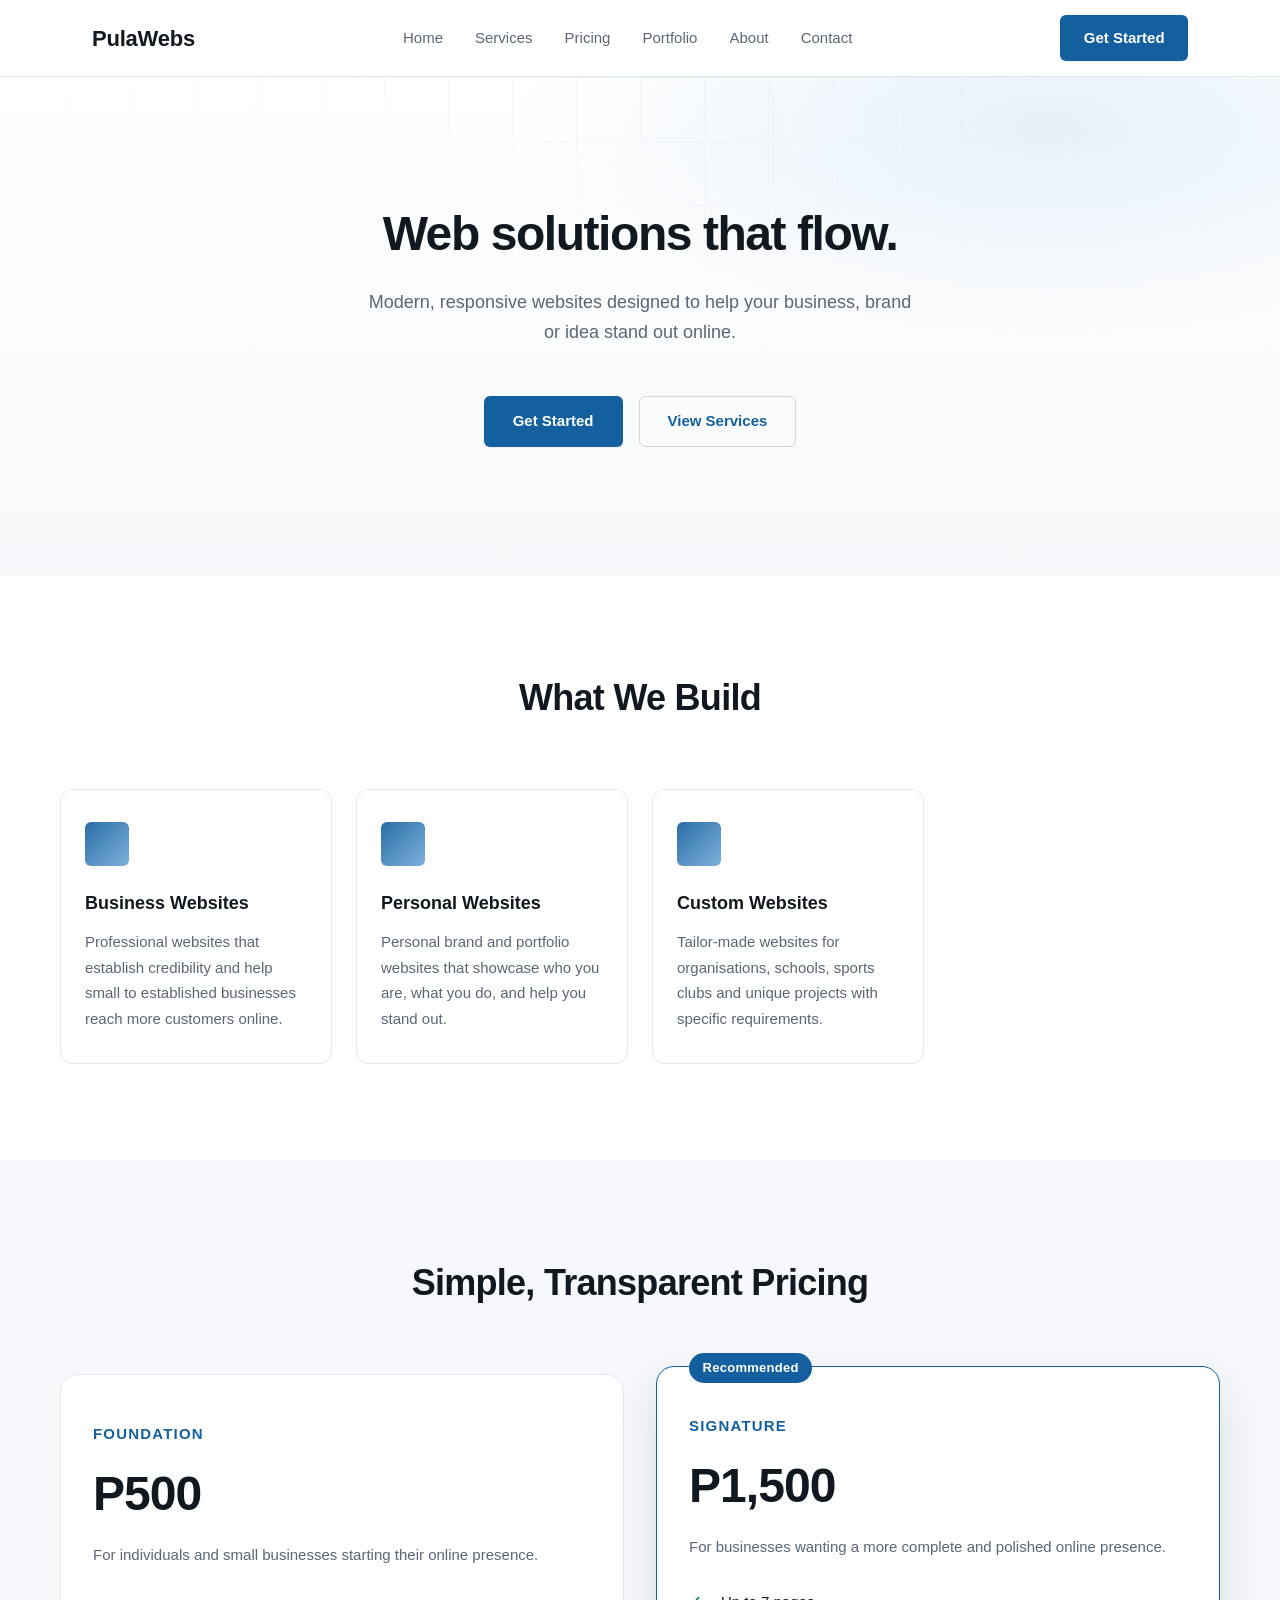
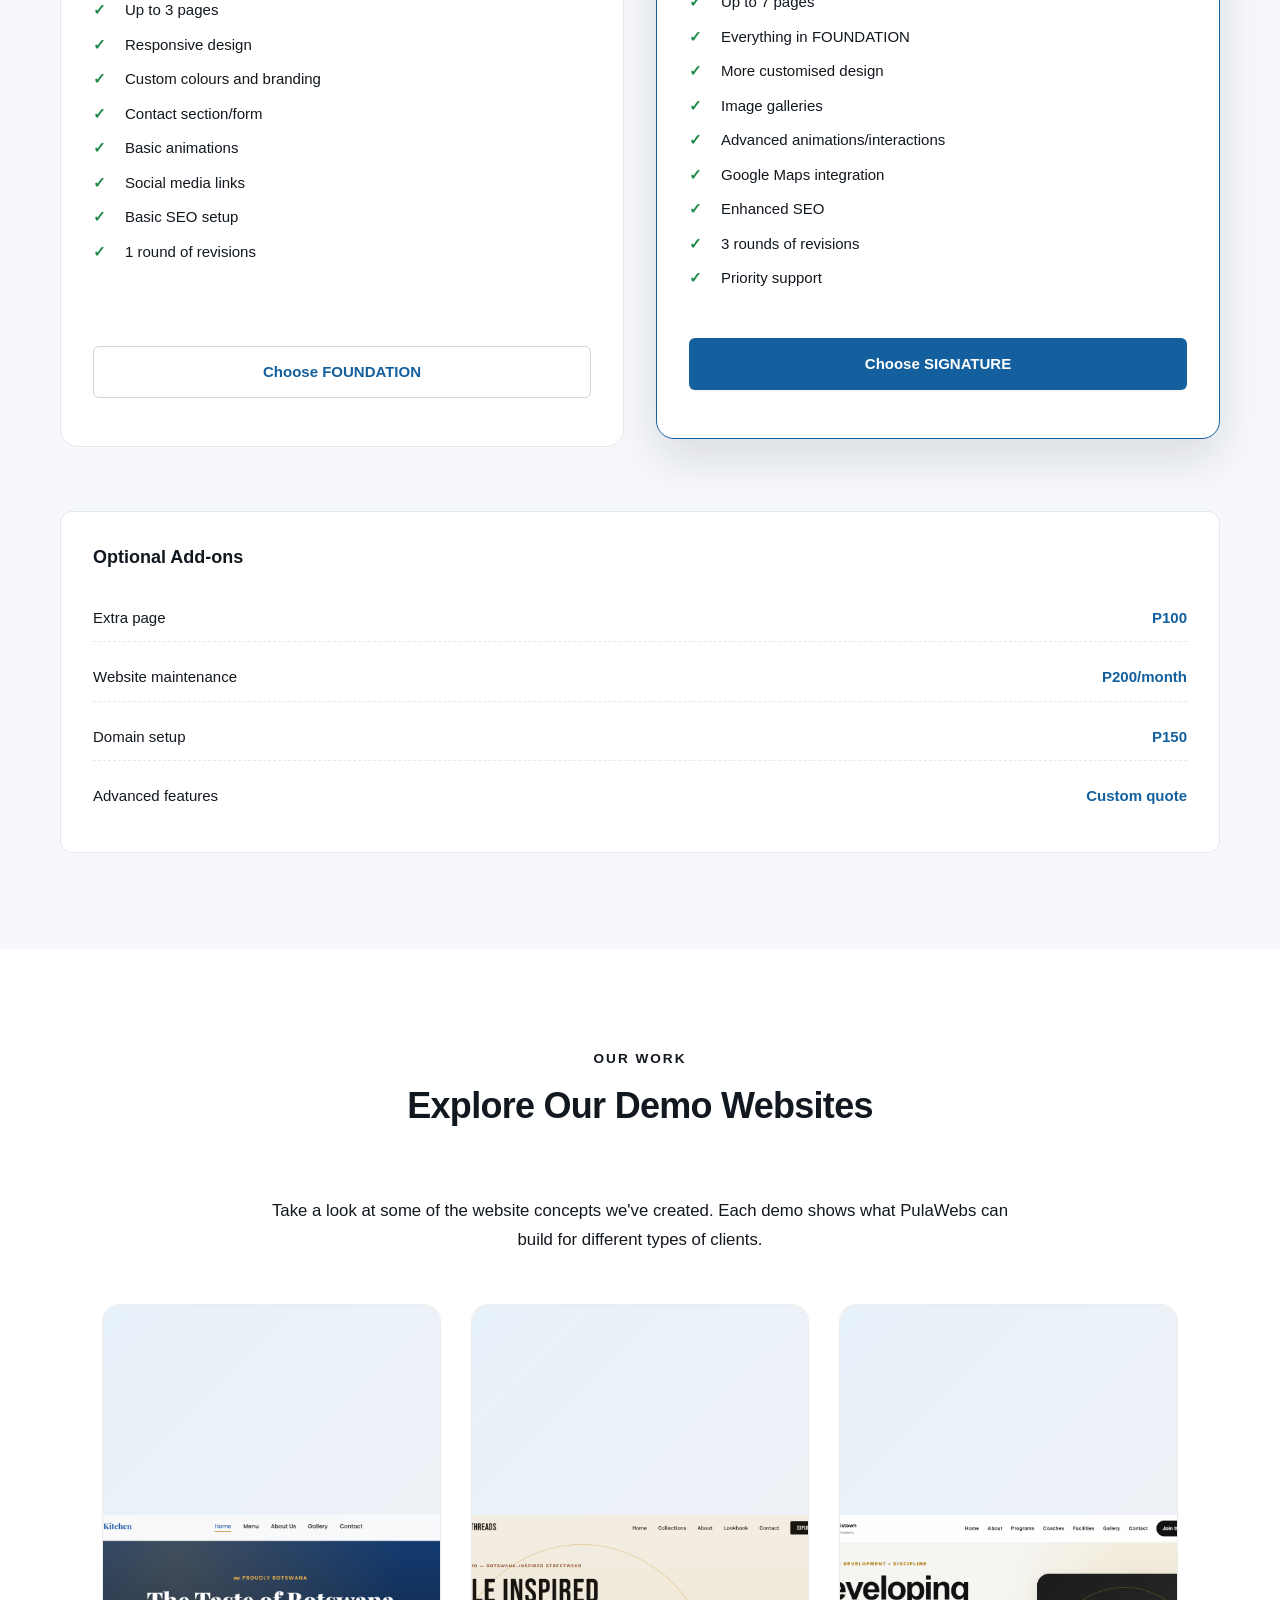
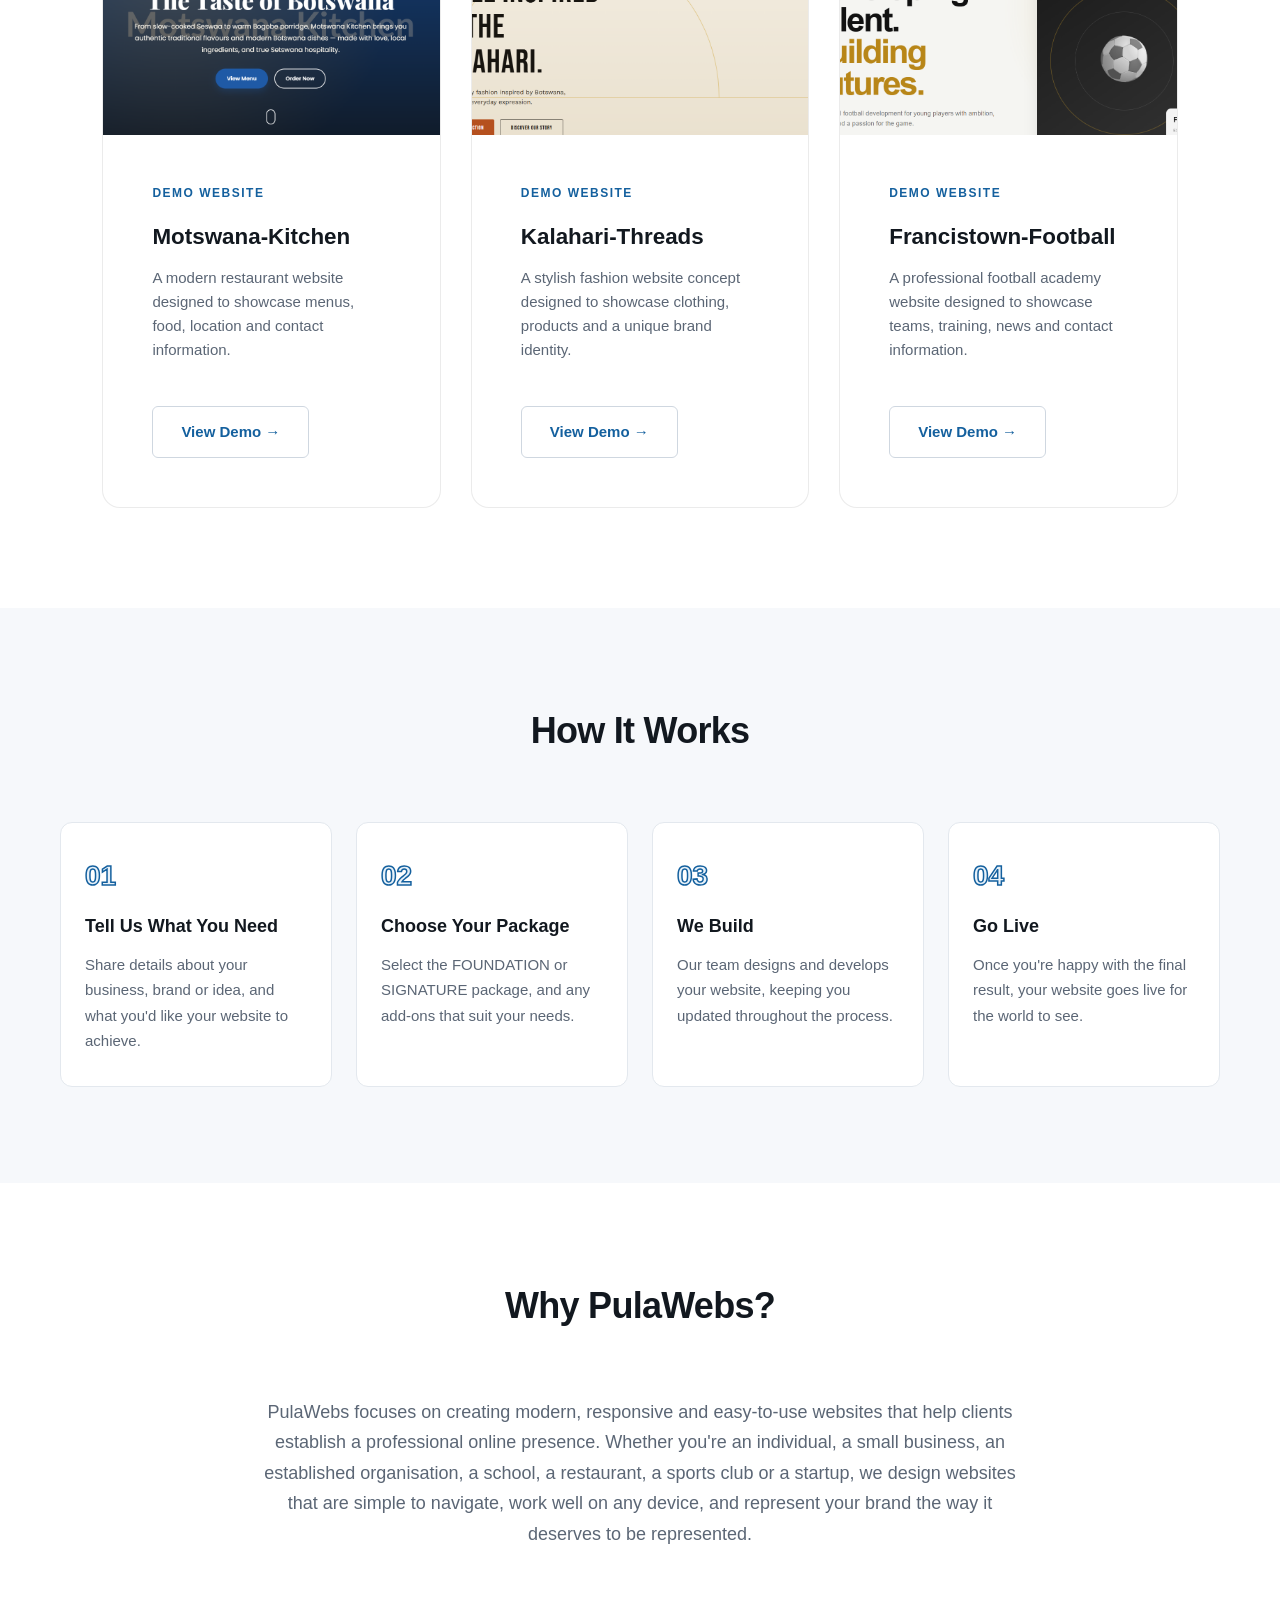
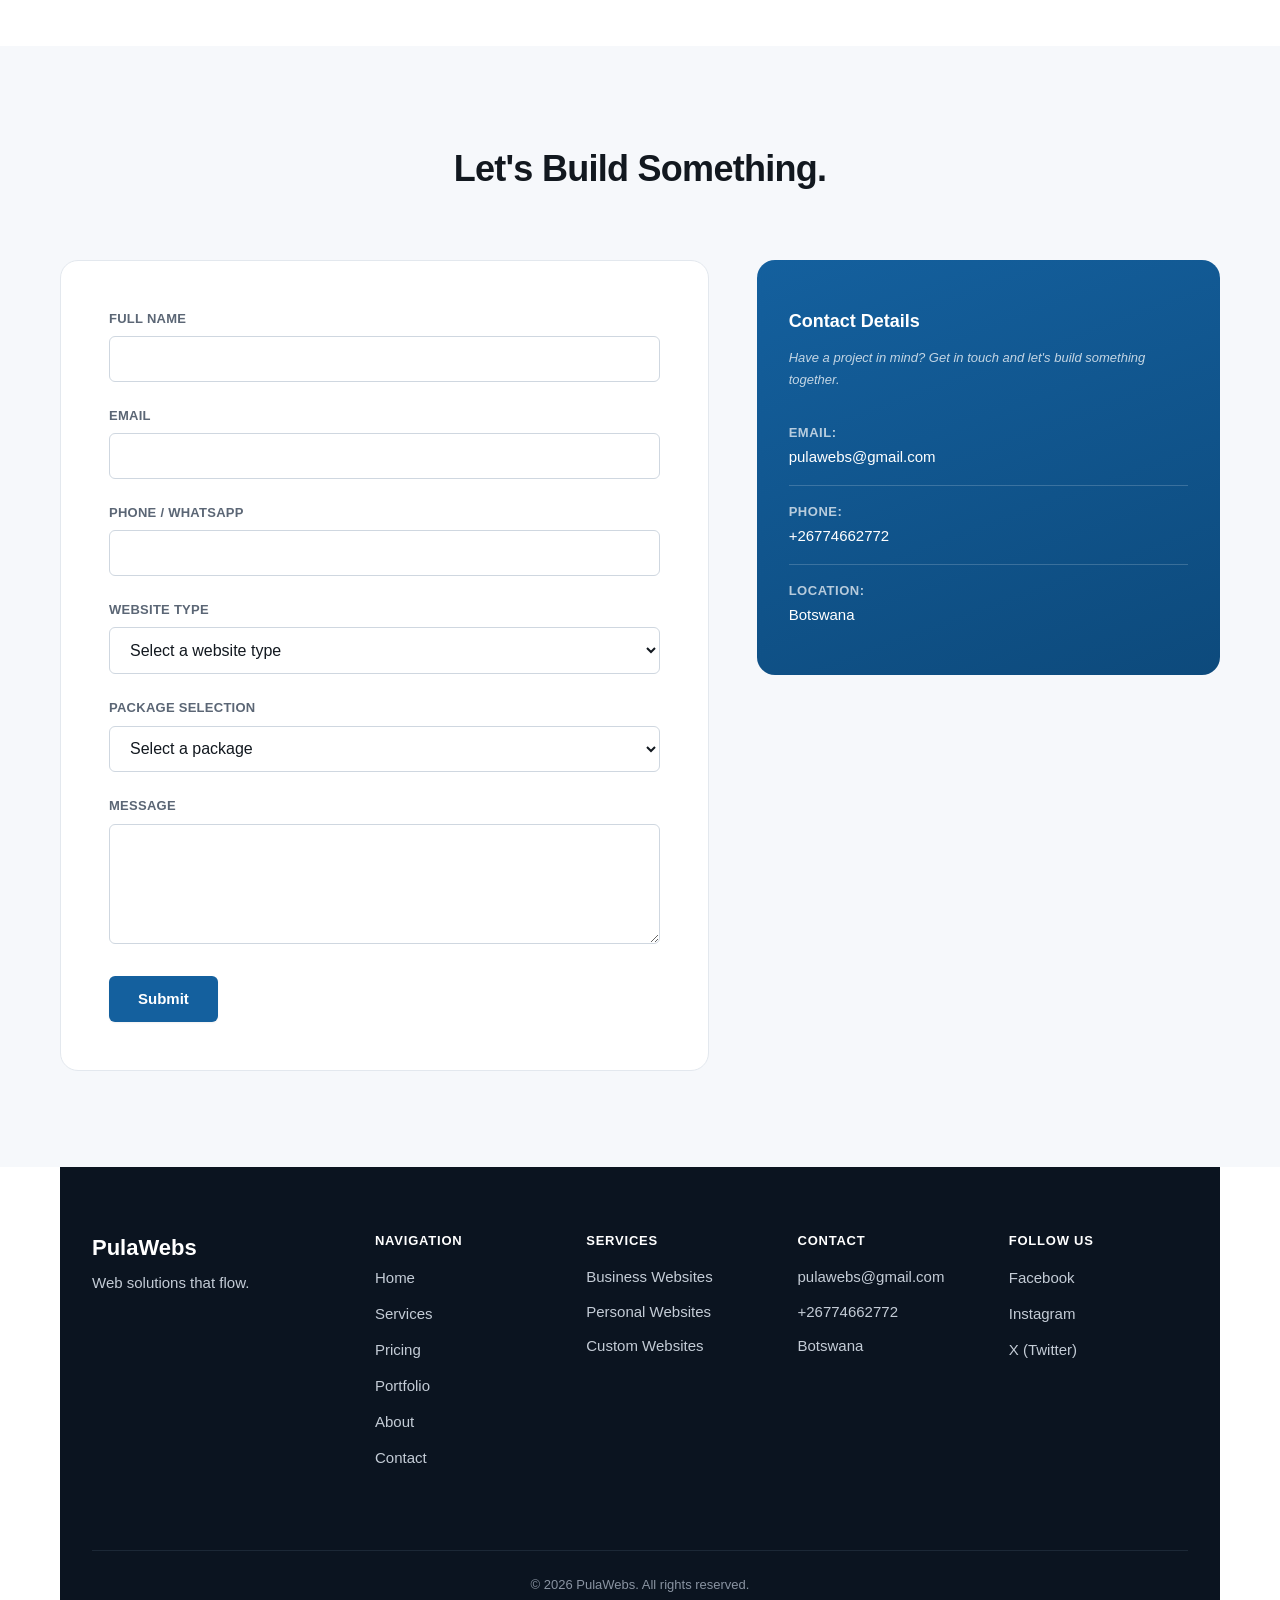
==== index.html @ 9ac14751 "Update fmt.Println message from 'Hello' to 'Goodbye'" ====
<!DOCTYPE html>
<html lang="en">
<head>
    <meta charset="UTF-8">
    <meta name="viewport" content="width=device-width, initial-scale=1.0">
    <title>PulaWebs — Web solutions that flow.</title>
    <meta name="description" content="PulaWebs creates modern, responsive websites for individuals, businesses, organisations, schools, restaurants and startups in Botswana.">
    <link rel="stylesheet" href="style.css">
</head>
<body>

    <!-- ========================= -->
    <!-- NAVIGATION -->
    <!-- ========================= -->
    <header class="site-header">
        <nav class="main-nav" aria-label="Primary navigation">
            <div class="nav-logo">
                <a href="#home" class="logo-link">PulaWebs</a>
            </div>
            <ul class="nav-links">
                <li><a href="#home">Home</a></li>
                <li><a href="#services">Services</a></li>
                <li><a href="#pricing">Pricing</a></li>
                <li><a href="#portfolio">Portfolio</a></li>
                <li><a href="#about">About</a></li>
                <li><a href="#contact">Contact</a></li>
            </ul>
            <div class="nav-cta">
                <a href="#contact" class="btn btn-primary">Get Started</a>
            </div>
        </nav>
    </header>

    <main>

        <!-- ========================= -->
        <!-- HERO SECTION -->
        <!-- ========================= -->
        <section id="home" class="hero-section">
            <div class="hero-content">
                <h1 class="hero-headline">Web solutions that flow.</h1>
                <p class="hero-subtext">Modern, responsive websites designed to help your business, brand or idea stand out online.</p>
                <div class="hero-buttons">
                    <a href="#contact" class="btn btn-primary">Get Started</a>
                    <a href="#services" class="btn btn-secondary">View Services</a>
                </div>
            </div>
        </section>

        <!-- ========================= -->
        <!-- SERVICES SECTION -->
        <!-- ========================= -->
        <section id="services" class="services-section">
            <h2 class="section-title">What We Build</h2>
            <div class="services-grid">

                <article class="service-card">
                    <h3 class="service-title">Business Websites</h3>
                    <p class="service-description">Professional websites that establish credibility and help small to established businesses reach more customers online.</p>
                </article>

                <article class="service-card">
                    <h3 class="service-title">Personal Websites</h3>
                    <p class="service-description">Personal brand and portfolio websites that showcase who you are, what you do, and help you stand out.</p>
                </article>

                <article class="service-card">
                    <h3 class="service-title">Custom Websites</h3>
                    <p class="service-description">Tailor-made websites for organisations, schools, sports clubs and unique projects with specific requirements.</p>
                </article>

            </div>
        </section>

        <!-- ========================= -->
        <!-- PRICING SECTION -->
        <!-- ========================= -->
        <section id="pricing" class="pricing-section">
            <h2 class="section-title">Simple, Transparent Pricing</h2>

            <div class="pricing-grid">

                <!-- FOUNDATION PACKAGE -->
                <article class="pricing-card pricing-card-foundation">
                    <h3 class="pricing-name">FOUNDATION</h3>
                    <p class="pricing-amount">P500</p>
                    <p class="pricing-description">For individuals and small businesses starting their online presence.</p>
                    <ul class="pricing-features">
                        <li>Up to 3 pages</li>
                        <li>Responsive design</li>
                        <li>Custom colours and branding</li>
                        <li>Contact section/form</li>
                        <li>Basic animations</li>
                        <li>Social media links</li>
                        <li>Basic SEO setup</li>
                        <li>1 round of revisions</li>
                    </ul>
                    <a href="#contact" class="btn btn-secondary">Choose FOUNDATION</a>
                </article>

                <!-- SIGNATURE PACKAGE (RECOMMENDED) -->
                <article class="pricing-card pricing-card-signature pricing-card-recommended">
                    <p class="pricing-badge">Recommended</p>
                    <h3 class="pricing-name">SIGNATURE</h3>
                    <p class="pricing-amount">P1,500</p>
                    <p class="pricing-description">For businesses wanting a more complete and polished online presence.</p>
                    <ul class="pricing-features">
                        <li>Up to 7 pages</li>
                        <li>Everything in FOUNDATION</li>
                        <li>More customised design</li>
                        <li>Image galleries</li>
                        <li>Advanced animations/interactions</li>
                        <li>Google Maps integration</li>
                        <li>Enhanced SEO</li>
                        <li>3 rounds of revisions</li>
                        <li>Priority support</li>
                    </ul>
                    <a href="#contact" class="btn btn-primary">Choose SIGNATURE</a>
                </article>

            </div>

            <!-- OPTIONAL ADD-ONS -->
            <div class="pricing-addons">
                <h3 class="addons-title">Optional Add-ons</h3>
                <ul class="addons-list">
                    <li><span class="addon-name">Extra page</span> <span class="addon-price">P100</span></li>
                    <li><span class="addon-name">Website maintenance</span> <span class="addon-price">P200/month</span></li>
                    <li><span class="addon-name">Domain setup</span> <span class="addon-price">P150</span></li>
                    <li><span class="addon-name">Advanced features</span> <span class="addon-price">Custom quote</span></li>
                </ul>
            </div>
        </section>

        <!-- ========================= -->
        <!-- PORTFOLIO SECTION -->
        <!-- ========================= -->
<section id="portfolio" class="portfolio-section">

    <div class="portfolio-header">
        <p class="portfolio-label">OUR WORK</p>
        <h2 class="section-title">Explore Our Demo Websites</h2>
        <p class="portfolio-intro">
            Take a look at some of the website concepts we've created.
            Each demo shows what PulaWebs can build for different types of clients.
        </p>
    </div>

    <div class="portfolio-grid">

        <!-- MOTSWANA KITCHEN -->
        <article class="portfolio-card">

<div class="portfolio-preview">
    <img src="images/motswana-kitchen.png" alt="Motswana Kitchen website preview">
</div>

            <div class="portfolio-content">
                <p class="portfolio-tag">DEMO WEBSITE</p>

                <h3 class="portfolio-title">
                    Motswana-Kitchen
                </h3>

                <p class="portfolio-description">
                    A modern restaurant website designed to showcase
                    menus, food, location and contact information.
                </p>

<a href="demos/motswana%20kitchen/index.html"
   class="btn btn-secondary"
   target="_blank">
    View Demo →
</a>
            </div>

        </article>


        <!-- KALAHARI THREADS -->
        <article class="portfolio-card">

<div class="portfolio-preview">
    <img src="images/kalahari-threads.png" alt="Kalahari Threads website preview">
</div>

            <div class="portfolio-content">
                <p class="portfolio-tag">DEMO WEBSITE</p>

                <h3 class="portfolio-title">
                    Kalahari-Threads
                </h3>

                <p class="portfolio-description">
                    A stylish fashion website concept designed to
                    showcase clothing, products and a unique brand identity.
                </p>

<a href="demos/kalahari%20threads/index.html"
   class="btn btn-secondary"
   target="_blank">
    View Demo →
</a>
            </div>

        </article>


        <!-- FRANCISTOWN FOOTBALL ACADEMY -->
        <article class="portfolio-card">

<div class="portfolio-preview">
    <img src="images/francistown-football.png" alt="Francistown Football Academy website preview">
</div>

            <div class="portfolio-content">
                <p class="portfolio-tag">DEMO WEBSITE</p>

                <h3 class="portfolio-title">
                    Francistown-Football
                </h3>

                <p class="portfolio-description">
                    A professional football academy website designed
                    to showcase teams, training, news and contact information.
                </p>

<a href="demos/francistown%20football%20academy/index.html"
   class="btn btn-secondary"
   target="_blank">
    View Demo →
</a>
            </div>

        </article>

    </div>

</section>

        <!-- ========================= -->
        <!-- HOW IT WORKS -->
        <!-- ========================= -->
        <section id="how-it-works" class="how-it-works-section">
            <h2 class="section-title">How It Works</h2>
            <div class="steps-grid">

                <article class="step-card">
                    <p class="step-number">01</p>
                    <h3 class="step-title">Tell Us What You Need</h3>
                    <p class="step-description">Share details about your business, brand or idea, and what you'd like your website to achieve.</p>
                </article>

                <article class="step-card">
                    <p class="step-number">02</p>
                    <h3 class="step-title">Choose Your Package</h3>
                    <p class="step-description">Select the FOUNDATION or SIGNATURE package, and any add-ons that suit your needs.</p>
                </article>

                <article class="step-card">
                    <p class="step-number">03</p>
                    <h3 class="step-title">We Build</h3>
                    <p class="step-description">Our team designs and develops your website, keeping you updated throughout the process.</p>
                </article>

                <article class="step-card">
                    <p class="step-number">04</p>
                    <h3 class="step-title">Go Live</h3>
                    <p class="step-description">Once you're happy with the final result, your website goes live for the world to see.</p>
                </article>

            </div>
        </section>

        <!-- ========================= -->
        <!-- ABOUT SECTION -->
        <!-- ========================= -->
        <section id="about" class="about-section">
            <h2 class="section-title">Why PulaWebs?</h2>
            <p class="about-text">PulaWebs focuses on creating modern, responsive and easy-to-use websites that help clients establish a professional online presence. Whether you're an individual, a small business, an established organisation, a school, a restaurant, a sports club or a startup, we design websites that are simple to navigate, work well on any device, and represent your brand the way it deserves to be represented.</p>
        </section>

        <!-- ========================= -->
        <!-- CONTACT SECTION -->
        <!-- ========================= -->
        <section id="contact" class="contact-section">
            <h2 class="section-title">Let's Build Something.</h2>

            <div class="contact-wrapper">

                
                <form class="contact-form" action="https://formspree.io/f/xpparkny" method="POST">

                    <div class="form-group">
                        <label for="fullname">Full Name</label>
                        <input type="text" id="fullname" name="fullname" required autocomplete="name">
                    </div>

                    <div class="form-group">
                        <label for="email">Email</label>
                        <input type="email" id="email" name="email" required autocomplete="email">
                    </div>

                    <div class="form-group">
                        <label for="phone">Phone / WhatsApp</label>
                        <input type="tel" id="phone" name="phone" autocomplete="tel">
                    </div>

                    <div class="form-group">
                        <label for="website-type">Website Type</label>
                        <select id="website-type" name="website-type">
                            <option value="">Select a website type</option>
                            <option value="business">Business Website</option>
                            <option value="personal">Personal Website</option>
                            <option value="custom">Custom Website</option>
                            <option value="other">Other</option>
                        </select>
                    </div>

                    <div class="form-group">
                        <label for="package">Package Selection</label>
                        <select id="package" name="package">
                            <option value="">Select a package</option>
                            <option value="foundation">FOUNDATION — P500</option>
                            <option value="signature">SIGNATURE — P1,500</option>
                            <option value="not-sure">Not sure yet</option>
                        </select>
                    </div>

                    <div class="form-group">
                        <label for="message">Message</label>
                        <textarea id="message" name="message" rows="5"></textarea>
                    </div>

                    <button type="submit" class="btn btn-primary">Submit</button>
                </form>

                <!-- CONTACT DETAILS -->
                <div class="contact-details">
                    <h3 class="contact-details-title">Contact Details</h3>
<p class="contact-note">
    Have a project in mind? Get in touch and let's build something together.
</p>
                    <ul class="contact-list">
<li>
    <span class="contact-label">Email:</span>
    <a href="mailto:pulawebs@gmail.com">pulawebs@gmail.com</a>
</li>

<li>
    <span class="contact-label">Phone:</span>
    <a href="tel:+26774662772">+26774662772</a>
</li>
                        <li><span class="contact-label">Location:</span> Botswana</li>
                    </ul>
                </div>

            </div>
        </section>


    <!-- ========================= -->
    <!-- FOOTER -->
    <!-- ========================= -->
    <footer class="site-footer">
        <div class="footer-brand">
            <p class="footer-logo">PulaWebs</p>
            <p class="footer-tagline">Web solutions that flow.</p>
        </div>

        <div class="footer-links">
            <h4 class="footer-heading">Navigation</h4>
            <ul>
                <li><a href="#home">Home</a></li>
                <li><a href="#services">Services</a></li>
                <li><a href="#pricing">Pricing</a></li>
                <li><a href="#portfolio">Portfolio</a></li>
                <li><a href="#about">About</a></li>
                <li><a href="#contact">Contact</a></li>
            </ul>
        </div>

        <div class="footer-services">
            <h4 class="footer-heading">Services</h4>
            <ul>
                <li>Business Websites</li>
                <li>Personal Websites</li>
                <li>Custom Websites</li>
            </ul>
        </div>

        <div class="footer-contact">
            <h4 class="footer-heading">Contact</h4>
            <ul>
<li>
    <a href="mailto:pulawebs@gmail.com">pulawebs@gmail.com</a>
</li>

<li>
    <a href="tel:+26774662772">+26774662772</a>
</li>
                <li>Botswana</li>
            </ul>
        </div>

        <div class="footer-social">
            <h4 class="footer-heading">Follow Us</h4>
            <ul>
                <!-- Social media placeholders -->
                <li><a href="#" aria-label="PulaWebs on Facebook">Facebook</a></li>
                <li><a href="#" aria-label="PulaWebs on Instagram">Instagram</a></li>
                <li><a href="#" aria-label="PulaWebs on X">X (Twitter)</a></li>
            </ul>
        </div>

        <div class="footer-bottom">
            <p>&copy; 2026 PulaWebs. All rights reserved.</p>
        </div>
    </footer>
<script src="script.js"></script>
</body>
</html>
---- style.css ----
/* ==========================================================================
   PulaWebs — style.css
   Clean, minimalist, premium web studio styling.
   Organised by section. Uses CSS custom properties for easy theming.
   ========================================================================== */

/* ==========================================================================
   1. CSS VARIABLES
   ========================================================================== */
:root {
  /* Colours — light background, dark text, subtle Botswana-blue accent */
  --color-bg: #ffffff;
  --color-bg-alt: #f6f8fb;
  --color-bg-alt-2: #eef2f7;
  --color-text: #12181f;
  --color-text-muted: #5b6675;
  --color-text-faint: #8993a1;

  --color-primary: #14609e;        /* Botswana-inspired trust blue */
  --color-primary-dark: #0d4a7c;
  --color-primary-light: #e7f1f9;  /* light blue tint for backgrounds */
  --color-accent: #6fa8d8;         /* softer sky blue accent */

  --color-border: #e3e8ee;
  --color-border-strong: #cfd7e0;

  --color-footer-bg: #0b1420;
  --color-footer-text: #c4ccd6;
  --color-footer-heading: #ffffff;
  --color-footer-border: #1c2836;

  --color-success: #1f8a4c;

  /* Typography */
  --font-base: -apple-system, BlinkMacSystemFont, "Segoe UI", "Inter", Roboto,
    Helvetica, Arial, sans-serif;

  --fs-xs: 0.8125rem;   /* 13px */
  --fs-sm: 0.9375rem;   /* 15px */
  --fs-base: 1rem;      /* 16px */
  --fs-md: 1.125rem;    /* 18px */
  --fs-lg: 1.375rem;    /* 22px */
  --fs-xl: 1.75rem;     /* 28px */
  --fs-2xl: 2.25rem;    /* 36px */
  --fs-3xl: 3rem;       /* 48px */

  --fw-regular: 400;
  --fw-medium: 500;
  --fw-semibold: 600;
  --fw-bold: 700;

  --lh-tight: 1.2;
  --lh-normal: 1.5;
  --lh-relaxed: 1.7;

  /* Spacing scale */
  --space-1: 0.25rem;
  --space-2: 0.5rem;
  --space-3: 0.75rem;
  --space-4: 1rem;
  --space-5: 1.5rem;
  --space-6: 2rem;
  --space-7: 3rem;
  --space-8: 4rem;
  --space-9: 6rem;

  /* Layout */
  --container-width: 1160px;
  --radius-sm: 6px;
  --radius-md: 12px;
  --radius-lg: 18px;
  --header-height: 76px;

  /* Motion */
  --transition-fast: 150ms ease;
  --transition-base: 250ms ease;

  /* Shadows */
  --shadow-sm: 0 1px 2px rgba(18, 24, 31, 0.06);
  --shadow-md: 0 8px 24px rgba(18, 24, 31, 0.08);
  --shadow-lg: 0 20px 48px rgba(18, 24, 31, 0.12);
}

/* ==========================================================================
   2. RESET & BASE
   ========================================================================== */
*,
*::before,
*::after {
  box-sizing: border-box;
}

html {
  scroll-behavior: smooth;
  -webkit-text-size-adjust: 100%;
}

body {
  margin: 0;
  font-family: var(--font-base);
  font-size: var(--fs-base);
  line-height: var(--lh-normal);
  color: var(--color-text);
  background-color: var(--color-bg);
  overflow-x: hidden;
  -webkit-font-smoothing: antialiased;
}

img {
  max-width: 100%;
  display: block;
}

a {
  color: inherit;
  text-decoration: none;
}

ul {
  list-style: none;
  margin: 0;
  padding: 0;
}

h1, h2, h3, h4, p {
  margin: 0;
}

button {
  font-family: inherit;
  cursor: pointer;
}

input,
textarea,
select {
  font-family: inherit;
  font-size: inherit;
  color: inherit;
}

section {
  padding: var(--space-9) var(--space-6);
}

:focus-visible {
  outline: 2px solid var(--color-primary);
  outline-offset: 3px;
}

/* Shared section width wrapper (applied via max-width on inner grids) */
.services-grid,
.pricing-grid,
.pricing-addons,
.portfolio-grid,
.portfolio-note,
.steps-grid,
.about-text,
.contact-wrapper,
.payment-buttons,
.main-nav {
  max-width: var(--container-width);
  margin-left: auto;
  margin-right: auto;
}

.section-title {
  font-size: var(--fs-2xl);
  font-weight: var(--fw-bold);
  letter-spacing: -0.02em;
  text-align: center;
  color: var(--color-text);
  margin-bottom: var(--space-8);
}

/* ==========================================================================
   3. BUTTONS
   ========================================================================== */
.btn {
  display: inline-flex;
  align-items: center;
  justify-content: center;
  gap: var(--space-2);
  padding: 0.85rem 1.75rem;
  font-size: var(--fs-sm);
  font-weight: var(--fw-semibold);
  border-radius: var(--radius-sm);
  border: 1px solid transparent;
  transition: background-color var(--transition-fast),
    border-color var(--transition-fast), color var(--transition-fast),
    transform var(--transition-fast), box-shadow var(--transition-fast);
  white-space: nowrap;
}

.btn:active {
  transform: translateY(1px);
}

.btn-primary {
  background-color: var(--color-primary);
  color: #ffffff;
  box-shadow: var(--shadow-sm);
}

.btn-primary:hover {
  background-color: var(--color-primary-dark);
  box-shadow: var(--shadow-md);
}

.btn-secondary {
  background-color: transparent;
  color: var(--color-primary);
  border-color: var(--color-border-strong);
}

.btn-secondary:hover {
  border-color: var(--color-primary);
  background-color: var(--color-primary-light);
}

.btn:disabled {
  cursor: not-allowed;
  opacity: 0.55;
  box-shadow: none;
  transform: none;
}

.btn:disabled:hover {
  background-color: inherit;
}

.payment-buttons .btn-secondary:disabled:hover {
  border-color: var(--color-border-strong);
  background-color: transparent;
}

.payment-buttons .btn-primary:disabled:hover {
  background-color: var(--color-primary);
}

/* ==========================================================================
   4. NAVIGATION
   ========================================================================== */
.site-header {
  position: sticky;
  top: 0;
  z-index: 100;
  background-color: rgba(255, 255, 255, 0.92);
  backdrop-filter: saturate(180%) blur(10px);
  -webkit-backdrop-filter: saturate(180%) blur(10px);
  border-bottom: 1px solid var(--color-border);
}

.main-nav {
  display: flex;
  align-items: center;
  justify-content: space-between;
  gap: var(--space-5);
  min-height: var(--header-height);
  padding: var(--space-3) var(--space-6);
}

.nav-logo .logo-link {
  font-size: var(--fs-lg);
  font-weight: var(--fw-bold);
  letter-spacing: -0.01em;
  color: var(--color-text);
}

.nav-links {
  display: flex;
  align-items: center;
  gap: var(--space-6);
  flex-wrap: wrap;
  justify-content: center;
}

.nav-links a {
  font-size: var(--fs-sm);
  font-weight: var(--fw-medium);
  color: var(--color-text-muted);
  position: relative;
  padding: var(--space-1) 0;
  transition: color var(--transition-fast);
}

.nav-links a::after {
  content: "";
  position: absolute;
  left: 0;
  bottom: -2px;
  width: 0;
  height: 2px;
  background-color: var(--color-primary);
  transition: width var(--transition-fast);
}

.nav-links a:hover {
  color: var(--color-text);
}

.nav-links a:hover::after {
  width: 100%;
}

.nav-cta {
  flex-shrink: 0;
}

.nav-cta .btn {
  padding: 0.65rem 1.4rem;
}

/* ==========================================================================
   5. HERO
   ========================================================================== */
.hero-section {
  position: relative;
  padding: var(--space-9) var(--space-6);
  background:
    radial-gradient(60% 60% at 82% 10%, var(--color-primary-light) 0%, rgba(231, 241, 249, 0) 70%),
    linear-gradient(180deg, var(--color-bg) 0%, var(--color-bg-alt) 100%);
  text-align: center;
  overflow: hidden;
}

.hero-section::before {
  content: "";
  position: absolute;
  inset: 0;
  background-image:
    linear-gradient(var(--color-border) 1px, transparent 1px),
    linear-gradient(90deg, var(--color-border) 1px, transparent 1px);
  background-size: 64px 64px;
  mask-image: radial-gradient(ellipse 70% 60% at 50% 0%, black 0%, transparent 70%);
  -webkit-mask-image: radial-gradient(ellipse 70% 60% at 50% 0%, black 0%, transparent 70%);
  opacity: 0.5;
  pointer-events: none;
}

.hero-content {
  position: relative;
  max-width: 760px;
  margin: 0 auto;
  padding: var(--space-6) 0;
}

.hero-headline {
  font-size: var(--fs-3xl);
  font-weight: var(--fw-bold);
  line-height: var(--lh-tight);
  letter-spacing: -0.03em;
  color: var(--color-text);
}

.hero-subtext {
  margin-top: var(--space-5);
  font-size: var(--fs-md);
  line-height: var(--lh-relaxed);
  color: var(--color-text-muted);
  max-width: 560px;
  margin-left: auto;
  margin-right: auto;
}

.hero-buttons {
  margin-top: var(--space-7);
  display: flex;
  align-items: center;
  justify-content: center;
  gap: var(--space-4);
  flex-wrap: wrap;
}

/* ==========================================================================
   6. SERVICES
   ========================================================================== */
.services-section {
  background-color: var(--color-bg);
}

.services-grid {
  display: grid;
  grid-template-columns: repeat(4, 1fr);
  gap: var(--space-5);
}

.service-card {
  padding: var(--space-6) var(--space-5);
  border: 1px solid var(--color-border);
  border-radius: var(--radius-md);
  background-color: var(--color-bg);
  transition: transform var(--transition-base), box-shadow var(--transition-base),
    border-color var(--transition-base);
}

.service-card::before {
  content: "";
  display: block;
  width: 44px;
  height: 44px;
  margin-bottom: var(--space-5);
  border-radius: var(--radius-sm);
  background-color: var(--color-primary-light);
  background-image: linear-gradient(135deg, var(--color-primary) 0%, var(--color-accent) 100%);
  opacity: 0.9;
}

.service-card:hover {
  transform: translateY(-4px);
  box-shadow: var(--shadow-md);
  border-color: var(--color-border-strong);
}

.service-title {
  font-size: var(--fs-md);
  font-weight: var(--fw-semibold);
  margin-bottom: var(--space-3);
}

.service-description {
  font-size: var(--fs-sm);
  color: var(--color-text-muted);
  line-height: var(--lh-relaxed);
}

/* ==========================================================================
   7. PRICING
   ========================================================================== */
.pricing-section {
  background-color: var(--color-bg-alt);
}

.pricing-grid {
  display: grid;
  grid-template-columns: repeat(2, 1fr);
  gap: var(--space-6);
  align-items: stretch;
}

.pricing-card {
  position: relative;
  display: flex;
  flex-direction: column;
  padding: var(--space-7) var(--space-6);
  background-color: var(--color-bg);
  border: 1px solid var(--color-border);
  border-radius: var(--radius-lg);
  transition: transform var(--transition-base), box-shadow var(--transition-base);
}

.pricing-card-foundation:hover {
  transform: translateY(-2px);
  box-shadow: var(--shadow-md);
}

.pricing-card-signature {
  border-color: var(--color-primary);
  box-shadow: var(--shadow-lg);
  background-color: var(--color-bg);
}

.pricing-card-recommended {
  transform: translateY(-8px);
}

.pricing-card-recommended:hover {
  transform: translateY(-11px);
}

.pricing-badge {
  position: absolute;
  top: -14px;
  left: var(--space-6);
  display: inline-block;
  padding: 0.3rem 0.85rem;
  font-size: var(--fs-xs);
  font-weight: var(--fw-semibold);
  letter-spacing: 0.02em;
  color: #ffffff;
  background-color: var(--color-primary);
  border-radius: 999px;
}

.pricing-name {
  font-size: var(--fs-sm);
  font-weight: var(--fw-semibold);
  letter-spacing: 0.08em;
  color: var(--color-primary);
  text-transform: uppercase;
}

.pricing-amount {
  font-size: var(--fs-3xl);
  font-weight: var(--fw-bold);
  letter-spacing: -0.02em;
  margin-top: var(--space-3);
  color: var(--color-text);
}

.pricing-description {
  margin-top: var(--space-3);
  font-size: var(--fs-sm);
  color: var(--color-text-muted);
  line-height: var(--lh-relaxed);
}

.pricing-features {
  margin-top: var(--space-6);
  margin-bottom: var(--space-7);
  display: flex;
  flex-direction: column;
  gap: var(--space-3);
  flex-grow: 1;
}

.pricing-features li {
  position: relative;
  padding-left: var(--space-6);
  font-size: var(--fs-sm);
  color: var(--color-text);
}

.pricing-features li::before {
  content: "✓";
  position: absolute;
  left: 0;
  top: 0;
  color: var(--color-success);
  font-weight: var(--fw-bold);
}

.pricing-card .btn {
  width: 100%;
  margin-top: auto;
}

.pricing-addons {
  margin-top: var(--space-8);
  padding: var(--space-6);
  background-color: var(--color-bg);
  border: 1px solid var(--color-border);
  border-radius: var(--radius-md);
}

.addons-title {
  font-size: var(--fs-md);
  font-weight: var(--fw-semibold);
  margin-bottom: var(--space-5);
}

.addons-list {
  display: flex;
  flex-direction: column;
  gap: var(--space-3);
}

.addons-list li {
  display: flex;
  align-items: baseline;
  justify-content: space-between;
  padding: var(--space-3) 0;
  border-bottom: 1px dashed var(--color-border);
  font-size: var(--fs-sm);
}

.addons-list li:last-child {
  border-bottom: none;
}

.addon-name {
  color: var(--color-text);
}

.addon-price {
  color: var(--color-primary);
  font-weight: var(--fw-semibold);
}

/* ==========================================================================
   8. PORTFOLIO
   ========================================================================== */
.portfolio-section {
  background-color: var(--color-bg);
}

.portfolio-note {
  text-align: center;
  font-size: var(--fs-sm);
  color: var(--color-text-faint);
  margin-top: calc(var(--space-8) * -1 + var(--space-2));
  margin-bottom: var(--space-7);
  font-style: italic;
}

.portfolio-grid {
  display: grid;
  grid-template-columns: repeat(3, 1fr);
  gap: var(--space-5);
}

.portfolio-card {
  border: 1px solid var(--color-border);
  border-radius: var(--radius-md);
  overflow: hidden;
  background-color: var(--color-bg);
  transition: transform var(--transition-base), box-shadow var(--transition-base);
}

.portfolio-card::before {
  content: "";
  display: block;
  width: 100%;
  aspect-ratio: 16 / 10;
  background: linear-gradient(135deg, var(--color-primary-light) 0%, var(--color-bg-alt-2) 100%);
}

.portfolio-card:hover {
  transform: translateY(-4px);
  box-shadow: var(--shadow-md);
}

.portfolio-tag {
  margin: var(--space-5) var(--space-5) 0;
  display: inline-block;
  font-size: var(--fs-xs);
  font-weight: var(--fw-semibold);
  letter-spacing: 0.04em;
  text-transform: uppercase;
  color: var(--color-primary);
}

.portfolio-title {
  margin: var(--space-2) var(--space-5) 0;
  font-size: var(--fs-md);
  font-weight: var(--fw-semibold);
}

.portfolio-description {
  margin: var(--space-3) var(--space-5) 0;
  font-size: var(--fs-sm);
  color: var(--color-text-muted);
  line-height: var(--lh-relaxed);
}

.portfolio-card .btn {
  margin: var(--space-5);
}

/* ==========================================================================
   9. HOW IT WORKS
   ========================================================================== */
.how-it-works-section {
  background-color: var(--color-bg-alt);
}

.steps-grid {
  display: grid;
  grid-template-columns: repeat(4, 1fr);
  gap: var(--space-5);
}

.step-card {
  padding: var(--space-6) var(--space-5);
  background-color: var(--color-bg);
  border: 1px solid var(--color-border);
  border-radius: var(--radius-md);
  transition: transform var(--transition-base), box-shadow var(--transition-base);
}

.step-card:hover {
  transform: translateY(-4px);
  box-shadow: var(--shadow-md);
}

.step-number {
  font-size: var(--fs-xl);
  font-weight: var(--fw-bold);
  color: var(--color-primary-light);
  -webkit-text-stroke: 1.5px var(--color-primary);
  margin-bottom: var(--space-4);
}

.step-title {
  font-size: var(--fs-md);
  font-weight: var(--fw-semibold);
  margin-bottom: var(--space-3);
}

.step-description {
  font-size: var(--fs-sm);
  color: var(--color-text-muted);
  line-height: var(--lh-relaxed);
}

/* ==========================================================================
   10. ABOUT
   ========================================================================== */
.about-section {
  background-color: var(--color-bg);
  text-align: center;
}

.about-text {
  max-width: 760px;
  font-size: var(--fs-md);
  line-height: var(--lh-relaxed);
  color: var(--color-text-muted);
}

/* ==========================================================================
   11. CONTACT
   ========================================================================== */
.contact-section {
  background-color: var(--color-bg-alt);
}

.contact-wrapper {
  display: grid;
  grid-template-columns: 1.4fr 1fr;
  gap: var(--space-7);
  align-items: start;
}

.contact-form {
  background-color: var(--color-bg);
  border: 1px solid var(--color-border);
  border-radius: var(--radius-lg);
  padding: var(--space-7);
  display: flex;
  flex-direction: column;
  gap: var(--space-5);
}

.form-group {
  display: flex;
  flex-direction: column;
  gap: var(--space-2);
}

.form-group label {
  font-size: var(--fs-xs);
  font-weight: var(--fw-semibold);
  letter-spacing: 0.02em;
  text-transform: uppercase;
  color: var(--color-text-muted);
}

.form-group input,
.form-group select,
.form-group textarea {
  padding: 0.8rem 1rem;
  border: 1px solid var(--color-border-strong);
  border-radius: var(--radius-sm);
  background-color: var(--color-bg);
  color: var(--color-text);
  transition: border-color var(--transition-fast), box-shadow var(--transition-fast);
}

.form-group textarea {
  resize: vertical;
  min-height: 120px;
}

.form-group input:hover,
.form-group select:hover,
.form-group textarea:hover {
  border-color: var(--color-text-faint);
}

.form-group input:focus,
.form-group select:focus,
.form-group textarea:focus {
  outline: none;
  border-color: var(--color-primary);
  box-shadow: 0 0 0 3px var(--color-primary-light);
}

.contact-form .btn {
  align-self: flex-start;
  margin-top: var(--space-2);
}

.contact-details {
  padding: var(--space-7) var(--space-6);
  background-color: var(--color-primary);
  background-image: linear-gradient(160deg, var(--color-primary) 0%, var(--color-primary-dark) 100%);
  color: #ffffff;
  border-radius: var(--radius-lg);
}

.contact-details-title {
  font-size: var(--fs-md);
  font-weight: var(--fw-semibold);
  color: #ffffff;
}

.contact-note {
  margin-top: var(--space-3);
  font-size: var(--fs-xs);
  color: rgba(255, 255, 255, 0.75);
  line-height: var(--lh-relaxed);
  font-style: italic;
}

.contact-list {
  margin-top: var(--space-6);
  display: flex;
  flex-direction: column;
  gap: var(--space-4);
}

.contact-list li {
  font-size: var(--fs-sm);
  padding-bottom: var(--space-4);
  border-bottom: 1px solid rgba(255, 255, 255, 0.18);
}

.contact-list li:last-child {
  border-bottom: none;
  padding-bottom: 0;
}

.contact-label {
  display: block;
  font-size: var(--fs-xs);
  font-weight: var(--fw-semibold);
  text-transform: uppercase;
  letter-spacing: 0.04em;
  color: rgba(255, 255, 255, 0.7);
  margin-bottom: var(--space-1);
}

/* ==========================================================================
   12. PAYMENT-READY SECTION
   ========================================================================== */
.payment-section {
  background-color: var(--color-bg);
  text-align: center;
}

.payment-note {
  max-width: 520px;
  margin: 0 auto;
  font-size: var(--fs-sm);
  color: var(--color-text-faint);
  font-style: italic;
}

.payment-buttons {
  display: flex;
  align-items: center;
  justify-content: center;
  gap: var(--space-4);
  flex-wrap: wrap;
  margin-top: var(--space-7);
}

/* ==========================================================================
   13. FOOTER
   ========================================================================== */
.site-footer {
  background-color: var(--color-footer-bg);
  color: var(--color-footer-text);
  padding: var(--space-8) var(--space-6) var(--space-6);
  display: grid;
  grid-template-columns: 1.4fr 1fr 1fr 1fr 1fr;
  gap: var(--space-6);
  max-width: var(--container-width);
  margin: 0 auto;
}

.footer-logo {
  font-size: var(--fs-lg);
  font-weight: var(--fw-bold);
  color: var(--color-footer-heading);
}

.footer-tagline {
  margin-top: var(--space-2);
  font-size: var(--fs-sm);
  color: var(--color-footer-text);
}

.footer-heading {
  font-size: var(--fs-xs);
  font-weight: var(--fw-semibold);
  letter-spacing: 0.06em;
  text-transform: uppercase;
  color: var(--color-footer-heading);
  margin-bottom: var(--space-4);
}

.footer-links ul,
.footer-services ul,
.footer-contact ul,
.footer-social ul {
  display: flex;
  flex-direction: column;
  gap: var(--space-3);
}

.footer-links a,
.footer-social a {
  font-size: var(--fs-sm);
  color: var(--color-footer-text);
  transition: color var(--transition-fast);
}

.footer-links a:hover,
.footer-social a:hover {
  color: #ffffff;
}

.footer-services li,
.footer-contact li {
  font-size: var(--fs-sm);
  color: var(--color-footer-text);
}

.footer-bottom {
  grid-column: 1 / -1;
  margin-top: var(--space-7);
  padding-top: var(--space-5);
  border-top: 1px solid var(--color-footer-border);
  text-align: center;
  font-size: var(--fs-xs);
  color: var(--color-text-faint);
}

/* ==========================================================================
   14. RESPONSIVE — LAPTOP / SMALL DESKTOP
   ========================================================================== */
@media (max-width: 1100px) {
  .services-grid {
    grid-template-columns: repeat(2, 1fr);
  }

  .steps-grid {
    grid-template-columns: repeat(2, 1fr);
  }

  .site-footer {
    grid-template-columns: 1.2fr 1fr 1fr;
  }

  .footer-social {
    grid-column: 3 / 4;
  }
}

/* ==========================================================================
   15. RESPONSIVE — TABLET
   ========================================================================== */
@media (max-width: 860px) {
  section {
    padding: var(--space-8) var(--space-5);
  }

  .hero-headline {
    font-size: var(--fs-2xl);
  }

  .pricing-grid {
    grid-template-columns: 1fr;
    max-width: 480px;
  }

  .pricing-card-recommended {
    transform: none;
    order: -1;
  }

  .pricing-card-recommended:hover {
    transform: translateY(-4px);
  }

  .portfolio-grid {
    grid-template-columns: repeat(2, 1fr);
  }

  .contact-wrapper {
    grid-template-columns: 1fr;
  }

  .site-footer {
    grid-template-columns: 1fr 1fr;
    row-gap: var(--space-7);
  }

  .footer-brand {
    grid-column: 1 / -1;
  }
}

/* ==========================================================================
   16. RESPONSIVE — MOBILE
   ========================================================================== */
@media (max-width: 600px) {
  section {
    padding: var(--space-7) var(--space-4);
  }

  .main-nav {
    flex-wrap: wrap;
    justify-content: center;
    text-align: center;
    padding: var(--space-4);
    row-gap: var(--space-3);
  }

  .nav-logo {
    width: 100%;
    text-align: center;
  }

  .nav-links {
    order: 3;
    width: 100%;
    gap: var(--space-4) var(--space-5);
    padding-top: var(--space-3);
    border-top: 1px solid var(--color-border);
  }

  .nav-cta {
    order: 2;
  }

  .hero-headline {
    font-size: var(--fs-xl);
  }

  .hero-subtext {
    font-size: var(--fs-base);
  }

  .hero-buttons,
  .payment-buttons {
    flex-direction: column;
    align-items: stretch;
  }

  .hero-buttons .btn,
  .payment-buttons .btn {
    width: 100%;
  }

  .services-grid,
  .steps-grid,
  .portfolio-grid {
    grid-template-columns: 1fr;
  }

  .pricing-card-recommended {
    order: -1;
  }

  .contact-form {
    padding: var(--space-5);
  }

  .contact-form .btn {
    width: 100%;
  }

  .contact-details {
    padding: var(--space-6) var(--space-5);
  }

  .site-footer {
    grid-template-columns: 1fr;
    text-align: center;
  }

  .footer-links ul,
  .footer-services ul,
  .footer-contact ul,
  .footer-social ul {
    align-items: center;
  }

  .section-title {
    font-size: var(--fs-xl);
    margin-bottom: var(--space-6);
  }
}

/* ==========================================================================
   17. ACCESSIBILITY — REDUCED MOTION
   ========================================================================== */
@media (prefers-reduced-motion: reduce) {
  *,
  *::before,
  *::after {
    animation-duration: 0.001ms !important;
    animation-iteration-count: 1 !important;
    transition-duration: 0.001ms !important;
    scroll-behavior: auto !important;
  }
}
/* ========================= */
/* PORTFOLIO */
/* ========================= */

.portfolio-section {
    padding: 100px 8%;
}

.portfolio-header {
    text-align: center;
    max-width: 750px;
    margin: 0 auto 50px;
}

.portfolio-label {
    font-size: 0.85rem;
    font-weight: 700;
    letter-spacing: 2px;
    margin-bottom: 10px;
}

.portfolio-intro {
    font-size: 1.05rem;
    line-height: 1.7;
    margin-top: 15px;
}

.portfolio-grid {
    display: grid;
    grid-template-columns: repeat(3, 1fr);
    gap: 30px;
    max-width: 1200px;
    margin: 0 auto;
}

.portfolio-card {
    overflow: hidden;
    border-radius: 18px;
    border: 1px solid rgba(0, 0, 0, 0.08);
    background: white;
    transition: transform 0.3s ease, box-shadow 0.3s ease;
}

.portfolio-card:hover {
    transform: translateY(-8px);
    box-shadow: 0 15px 35px rgba(0, 0, 0, 0.12);
}

.portfolio-preview {
    height: 190px;
    display: flex;
    align-items: center;
    justify-content: center;
    position: relative;
    overflow: hidden;
}

.portfolio-preview span {
    font-size: 1.3rem;
    font-weight: 700;
    padding: 12px 20px;
    border-radius: 30px;
    background: rgba(255, 255, 255, 0.9);
}

.portfolio-preview-kitchen {
    background: linear-gradient(135deg, #d9b382, #7c4a25);
}

.portfolio-preview-fashion {
    background: linear-gradient(135deg, #e8d8c3, #493b32);
}

.portfolio-preview-football {
    background: linear-gradient(135deg, #2f7d32, #102b14);
}

.portfolio-content {
    padding: 25px;
}

.portfolio-tag {
    font-size: 0.75rem;
    font-weight: 700;
    letter-spacing: 1.5px;
    margin-bottom: 10px;
}

.portfolio-title {
    font-size: 1.4rem;
    margin-bottom: 12px;
}

.portfolio-description {
    line-height: 1.6;
    margin-bottom: 20px;
}

.portfolio-content .btn {
    display: inline-block;
}


/* ========================= */
/* MOBILE PORTFOLIO */
/* ========================= */

@media (max-width: 900px) {

    .portfolio-grid {
        grid-template-columns: 1fr;
        max-width: 600px;
    }

    .portfolio-section {
        padding: 70px 6%;
    }

}
/* ========================= */
/* PORTFOLIO IMAGE PREVIEWS */
/* ========================= */

.portfolio-preview {
    height: 220px;
    overflow: hidden;
    background: #f1f1f1;
}

.portfolio-preview img {
    width: 100%;
    height: 100%;
    object-fit: cover;
    display: block;
    transition: transform 0.4s ease;
}

.portfolio-card:hover .portfolio-preview img {
    transform: scale(1.05);
}
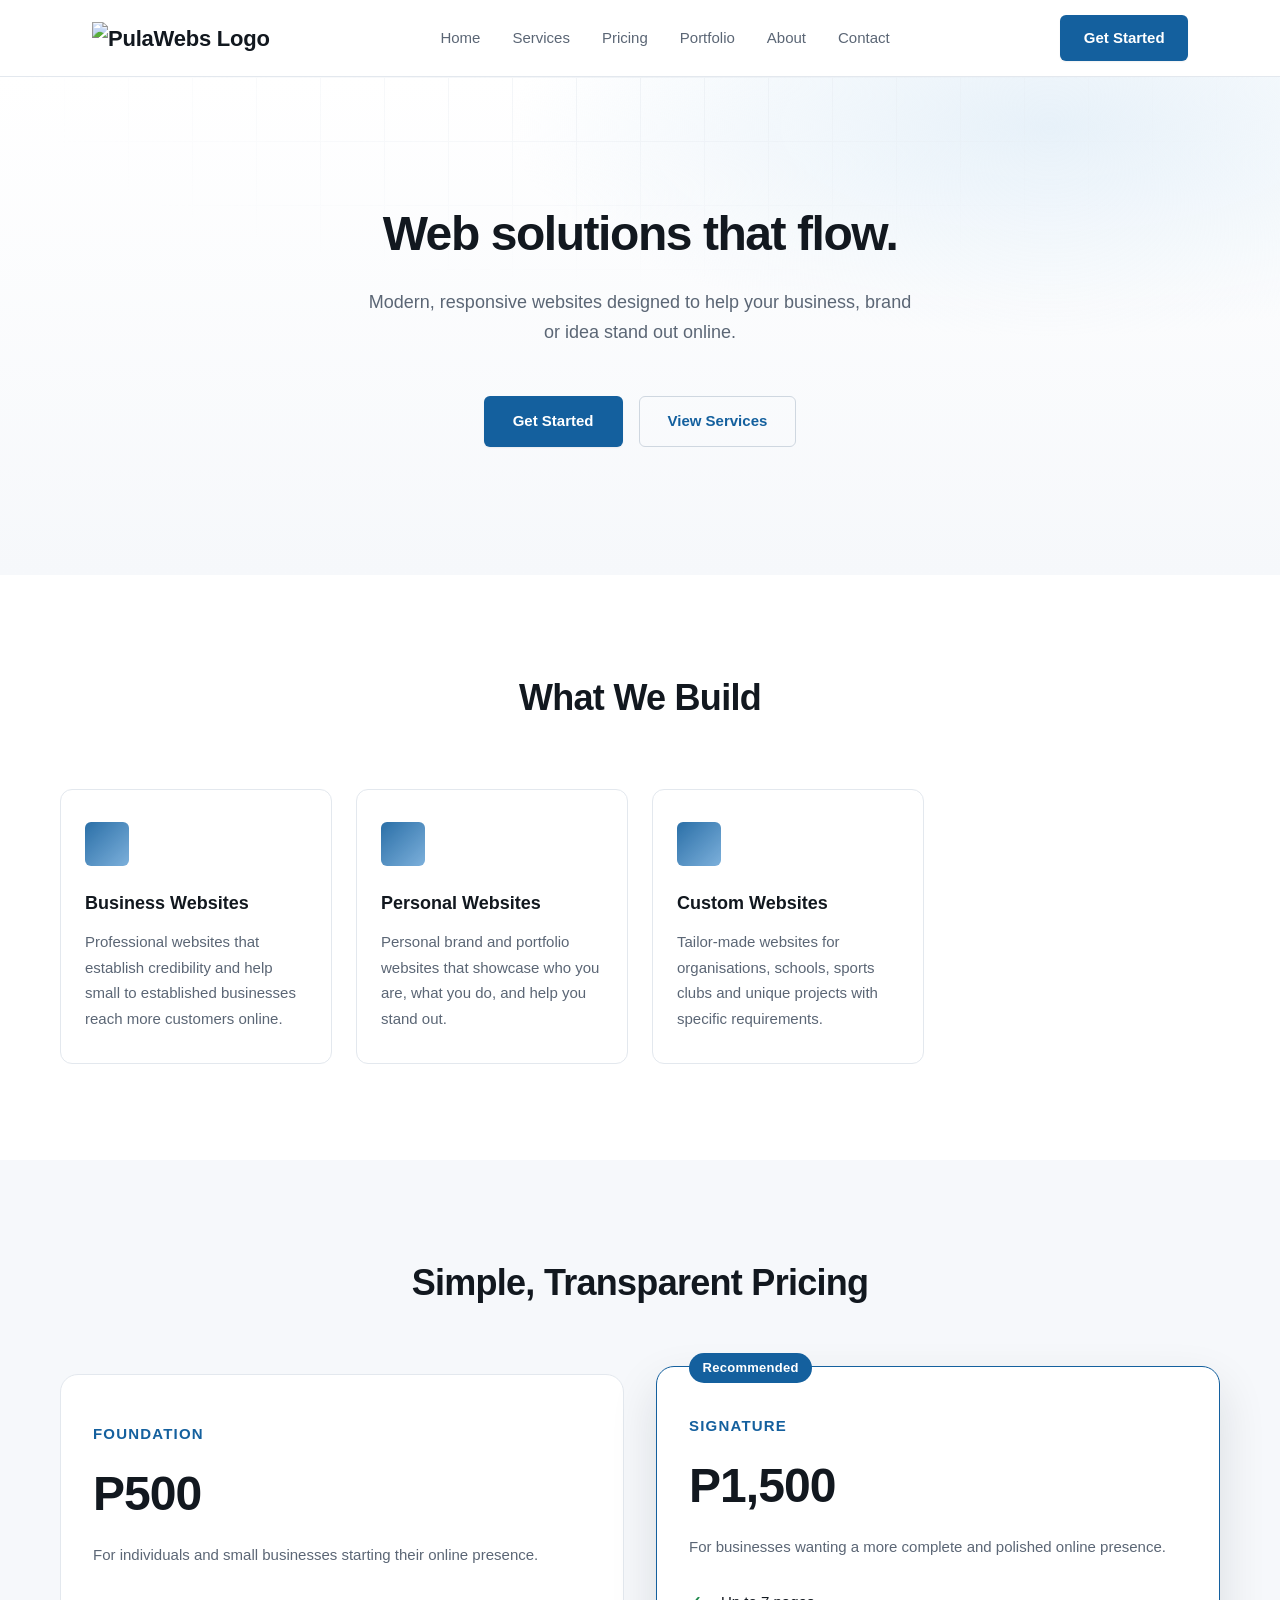
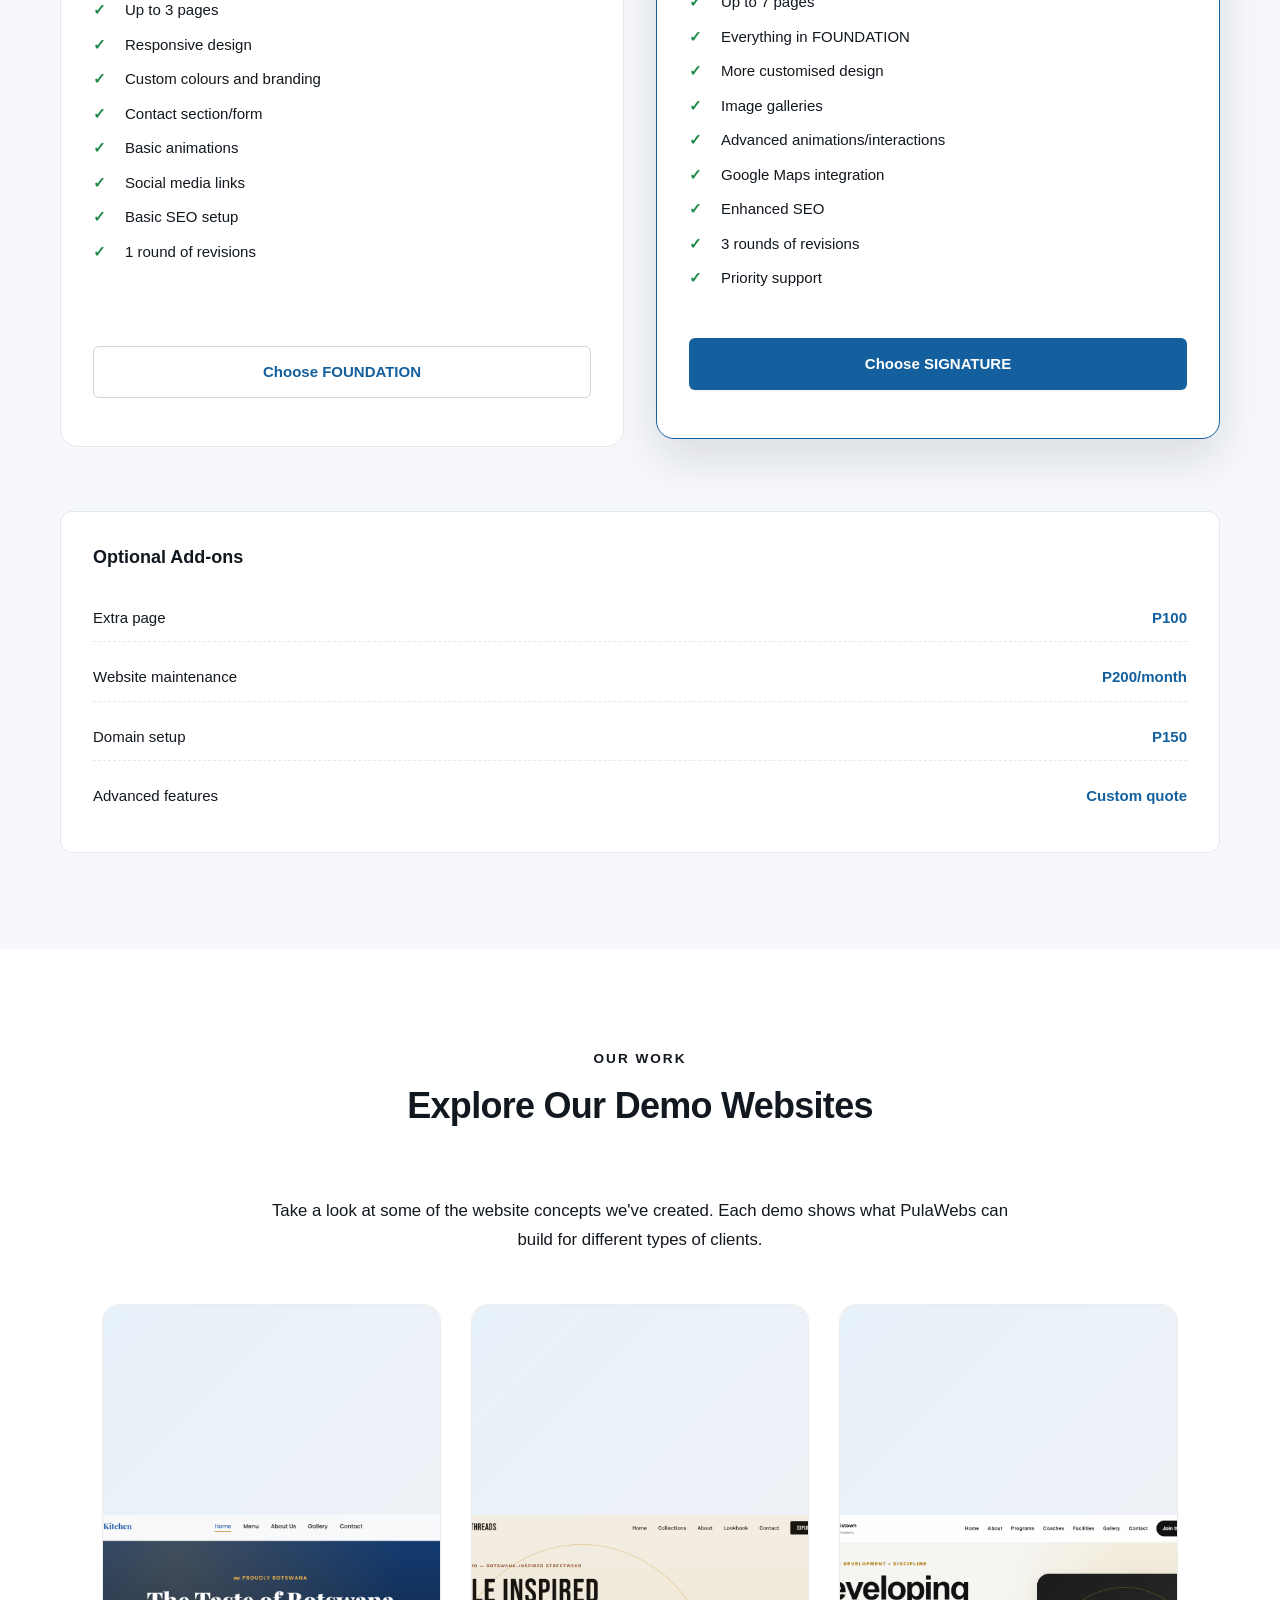
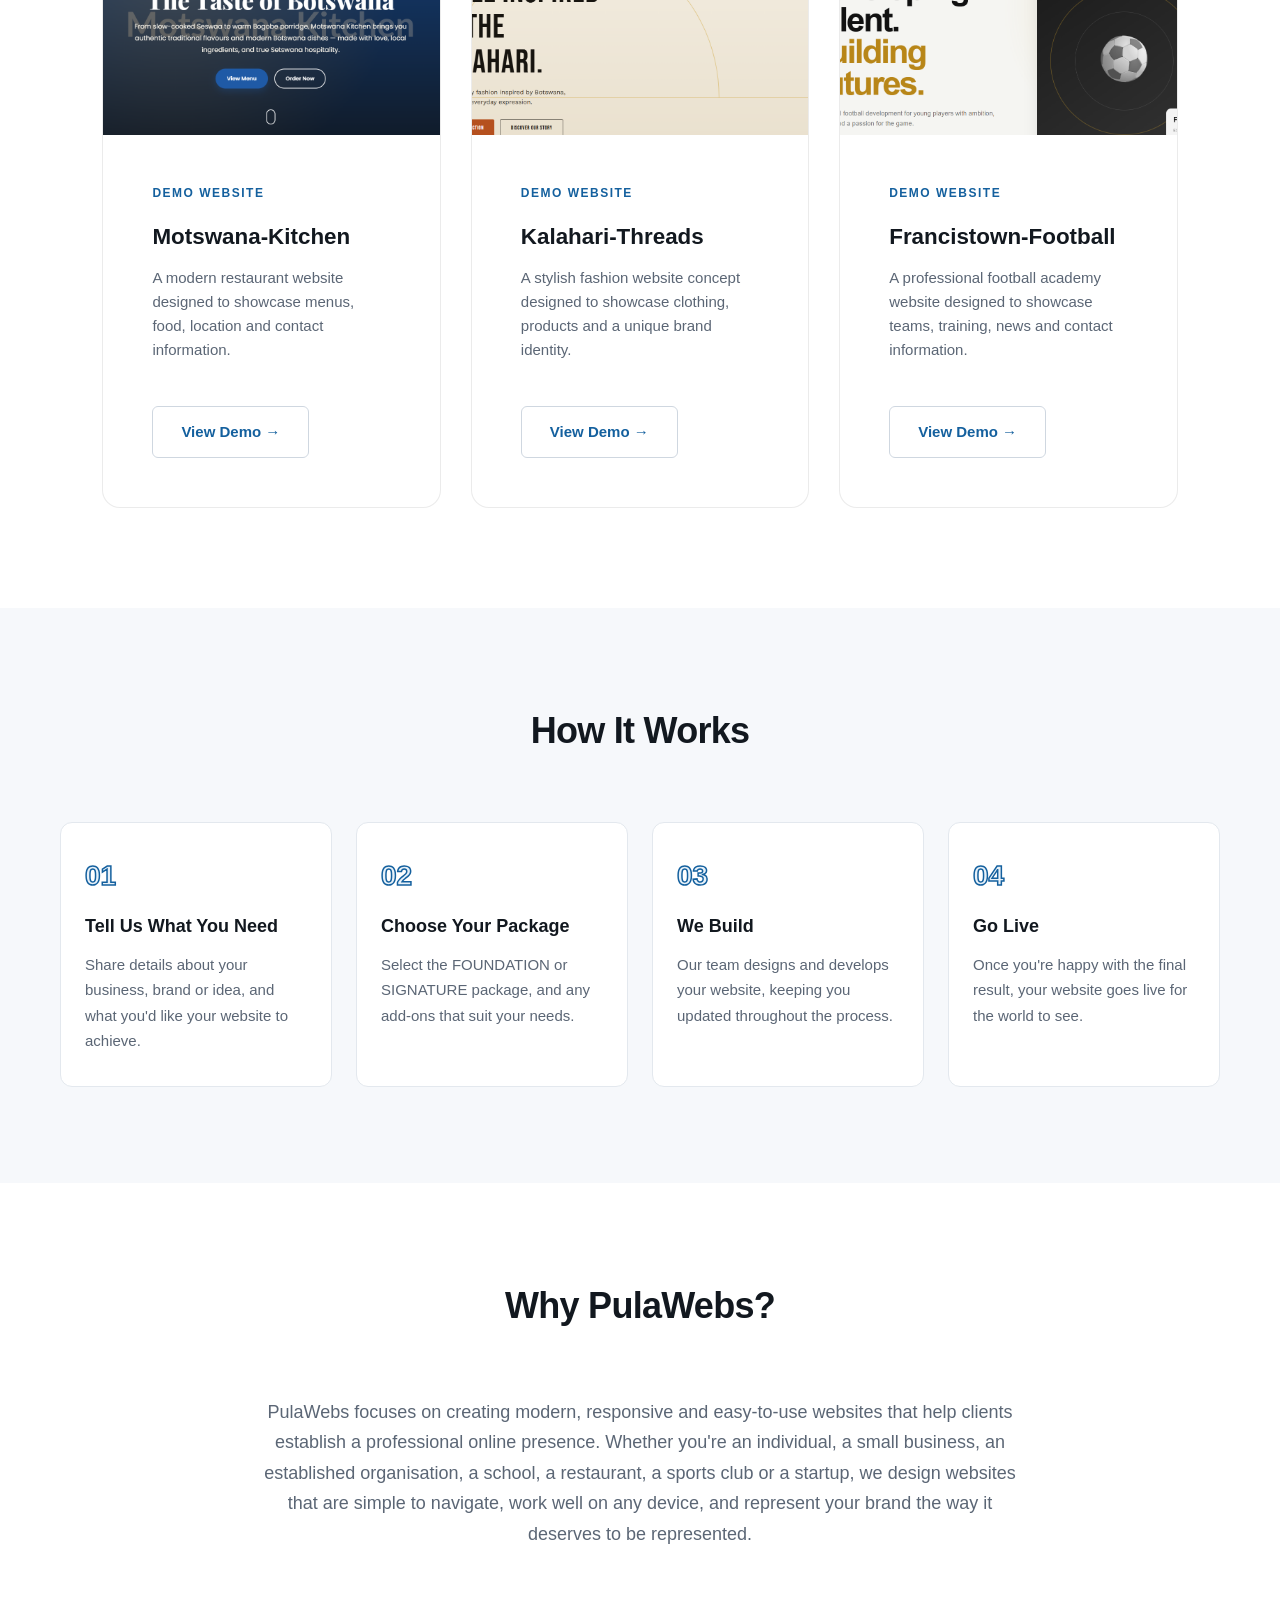
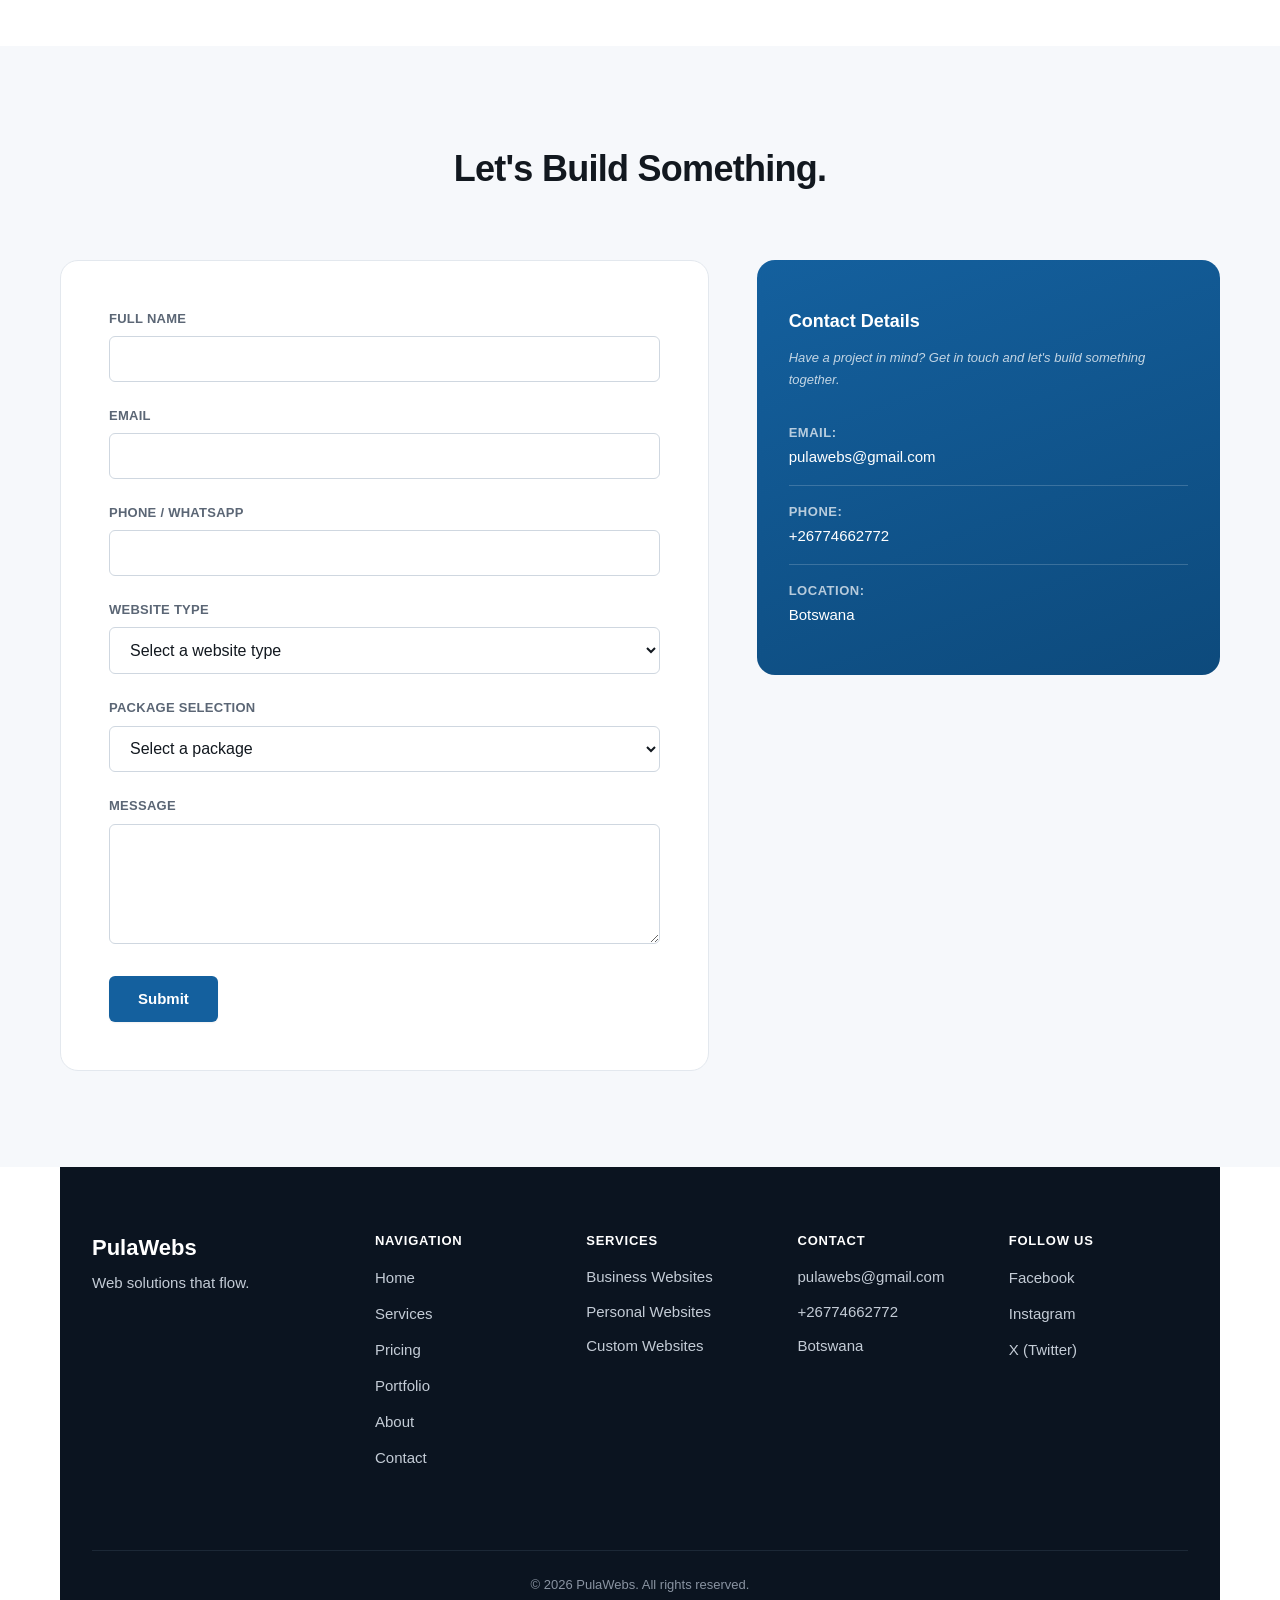
==== commit 9b8c96f6: "Update print statement from 'Hello' to 'Goodbye'" ====
--- a/index.html
+++ b/index.html
@@ -14,9 +14,11 @@
     <!-- ========================= -->
     <header class="site-header">
         <nav class="main-nav" aria-label="Primary navigation">
-            <div class="nav-logo">
-                <a href="#home" class="logo-link">PulaWebs</a>
-            </div>
+<div class="nav-logo">
+    <a href="#home" class="logo-link">
+        <img src="images/pulawebs.png" alt="PulaWebs Logo" class="logo-image">
+    </a>
+</div>
             <ul class="nav-links">
                 <li><a href="#home">Home</a></li>
                 <li><a href="#services">Services</a></li>
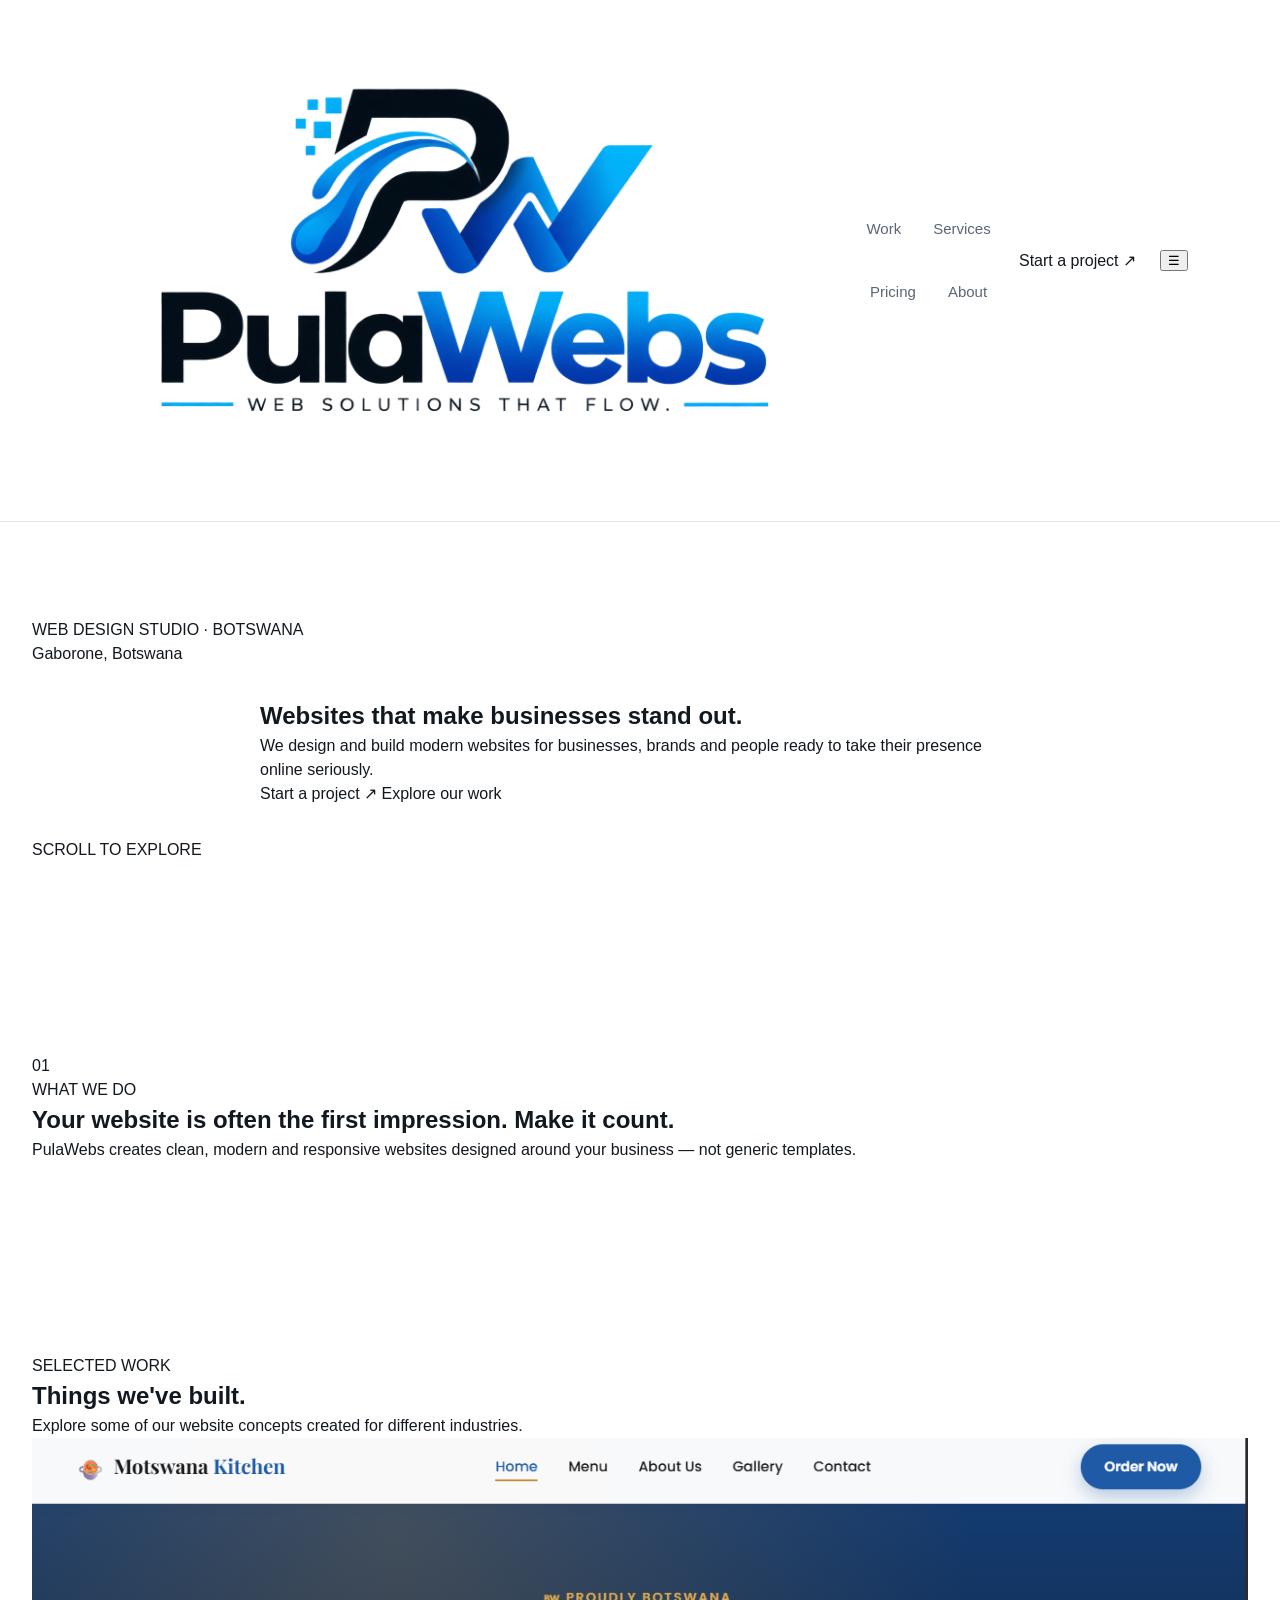
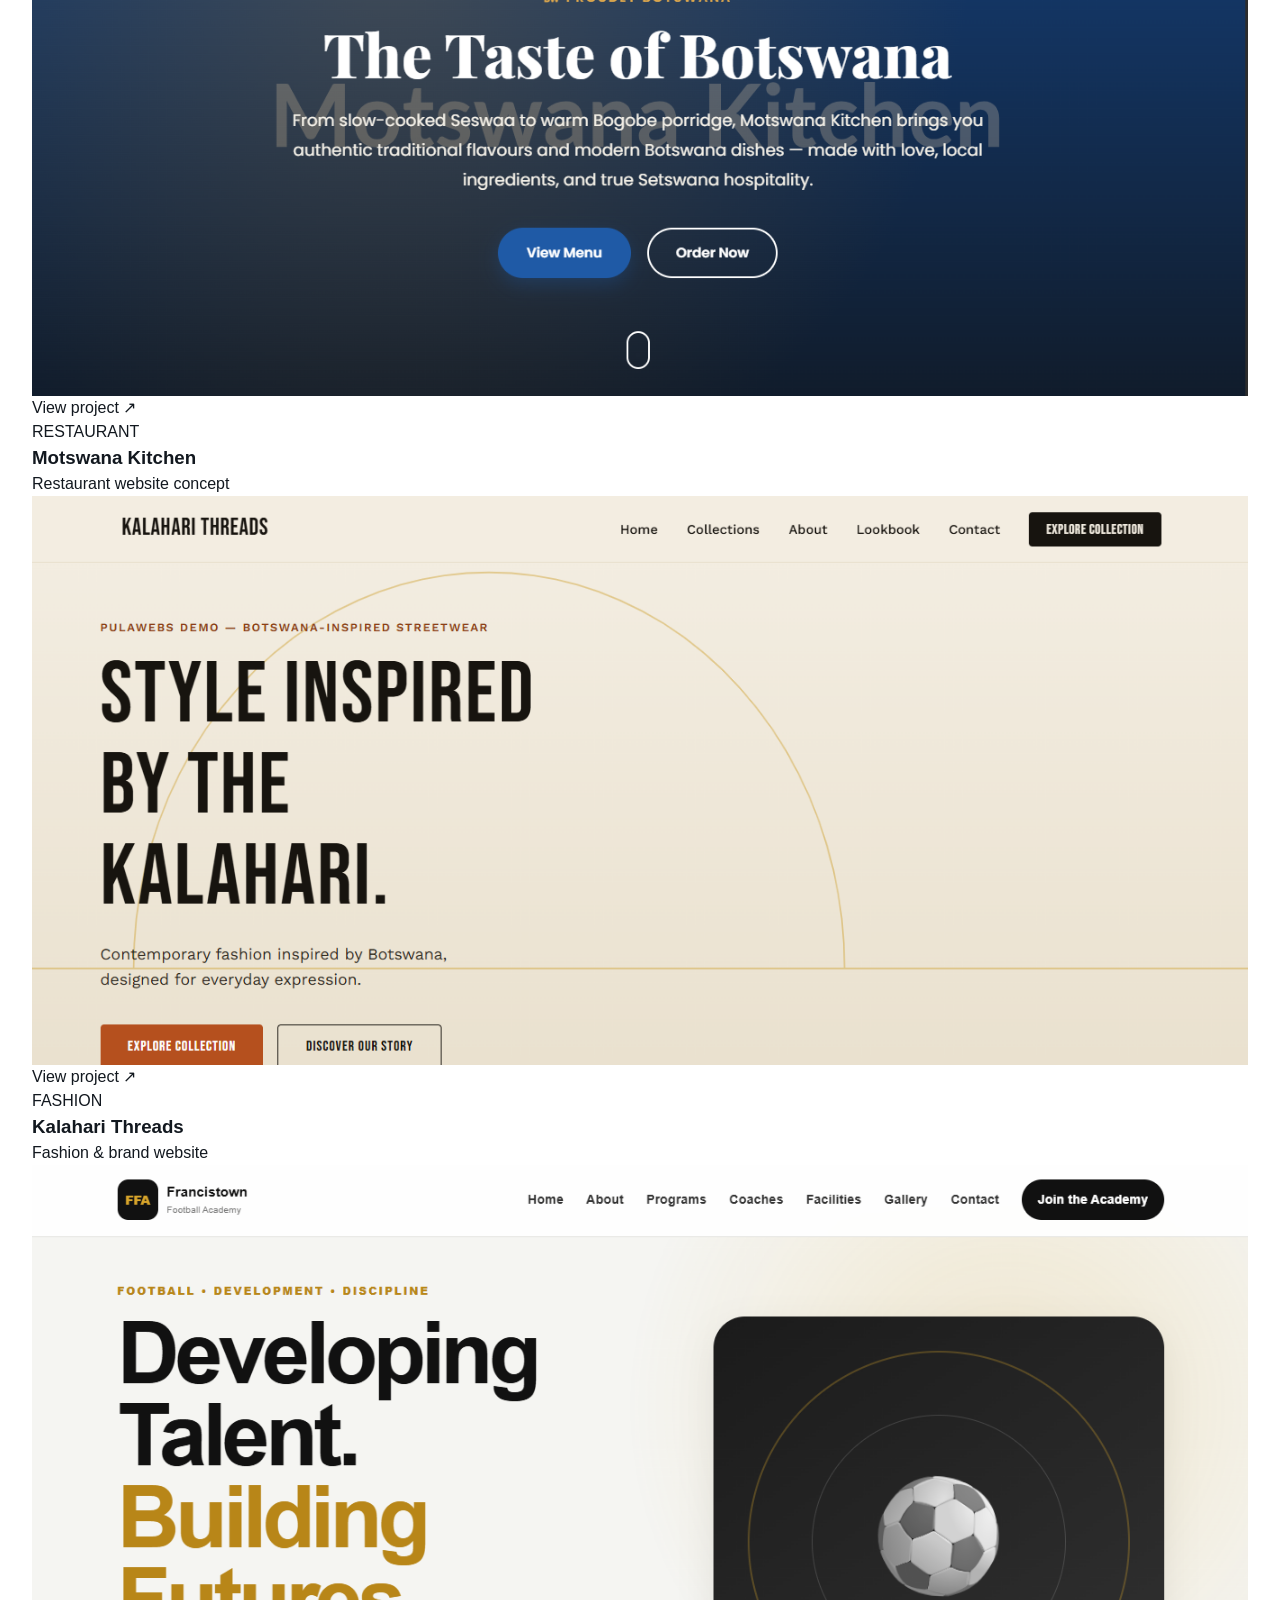
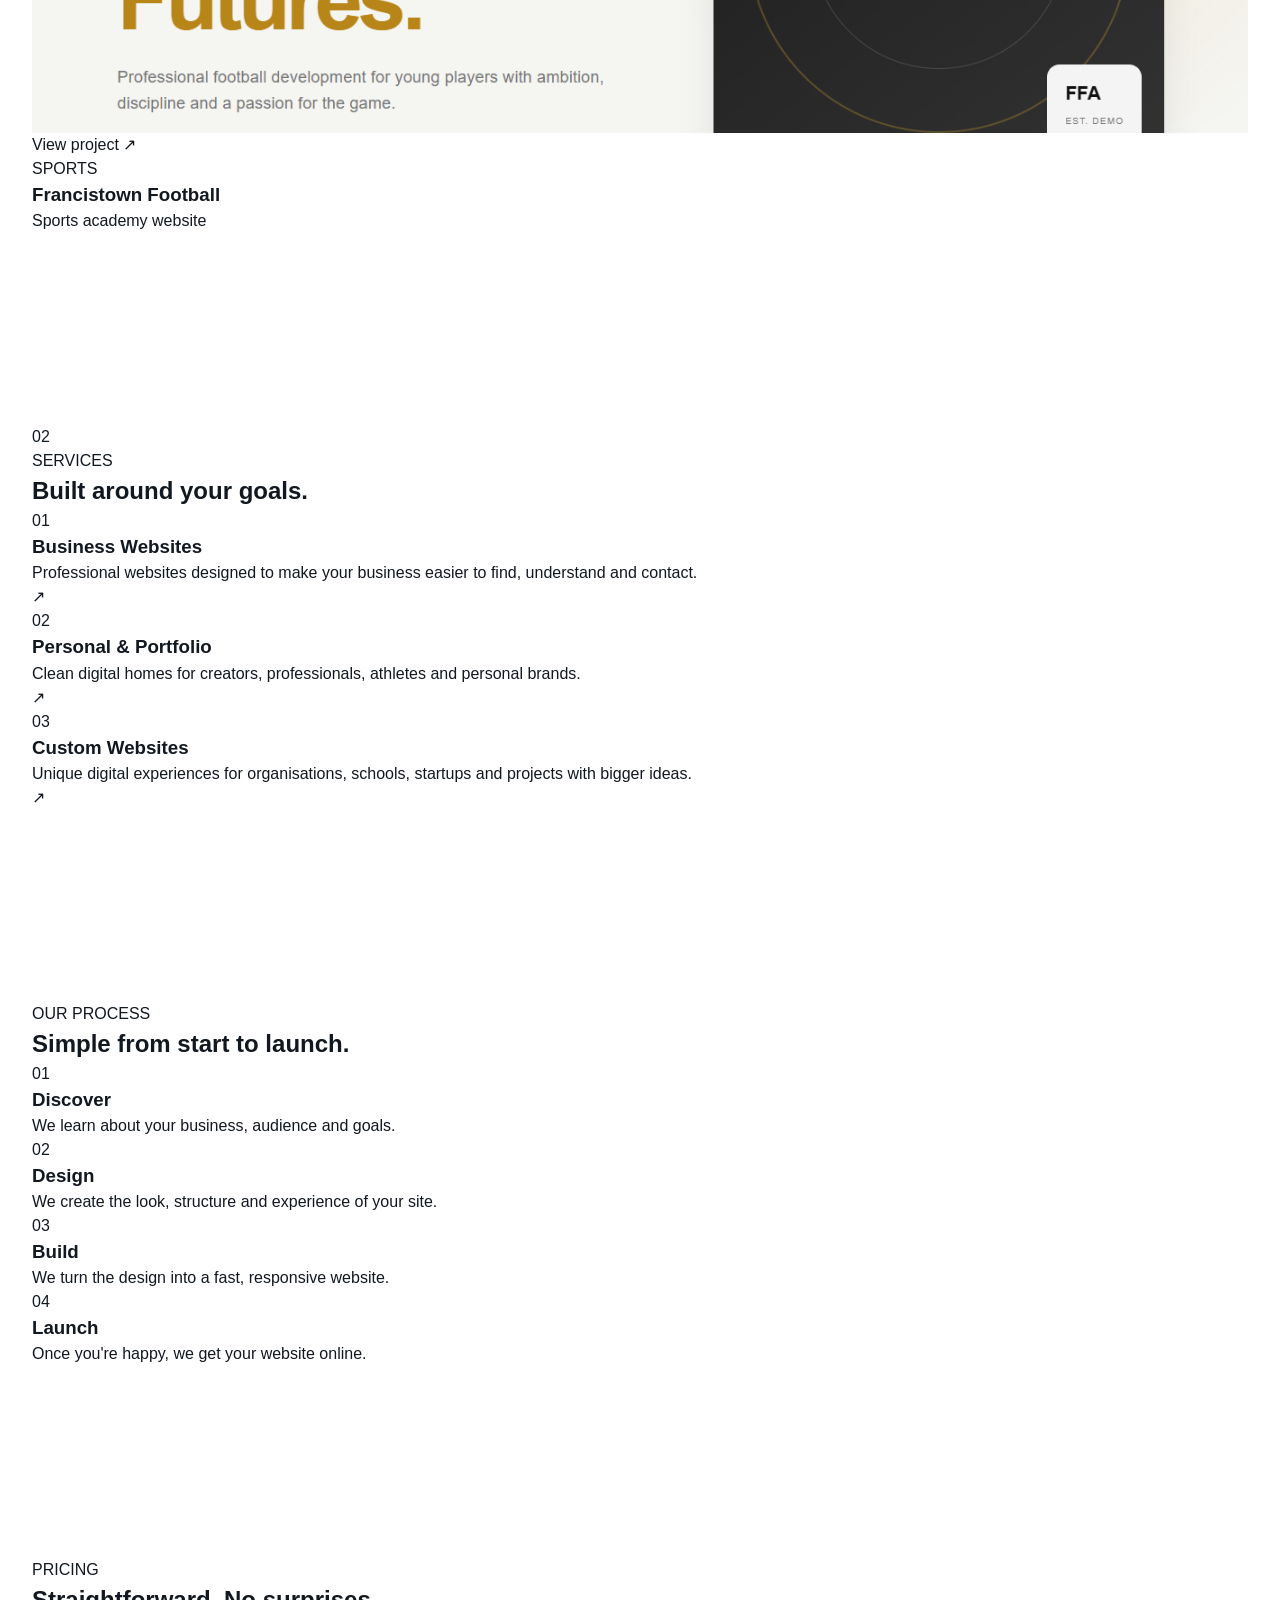
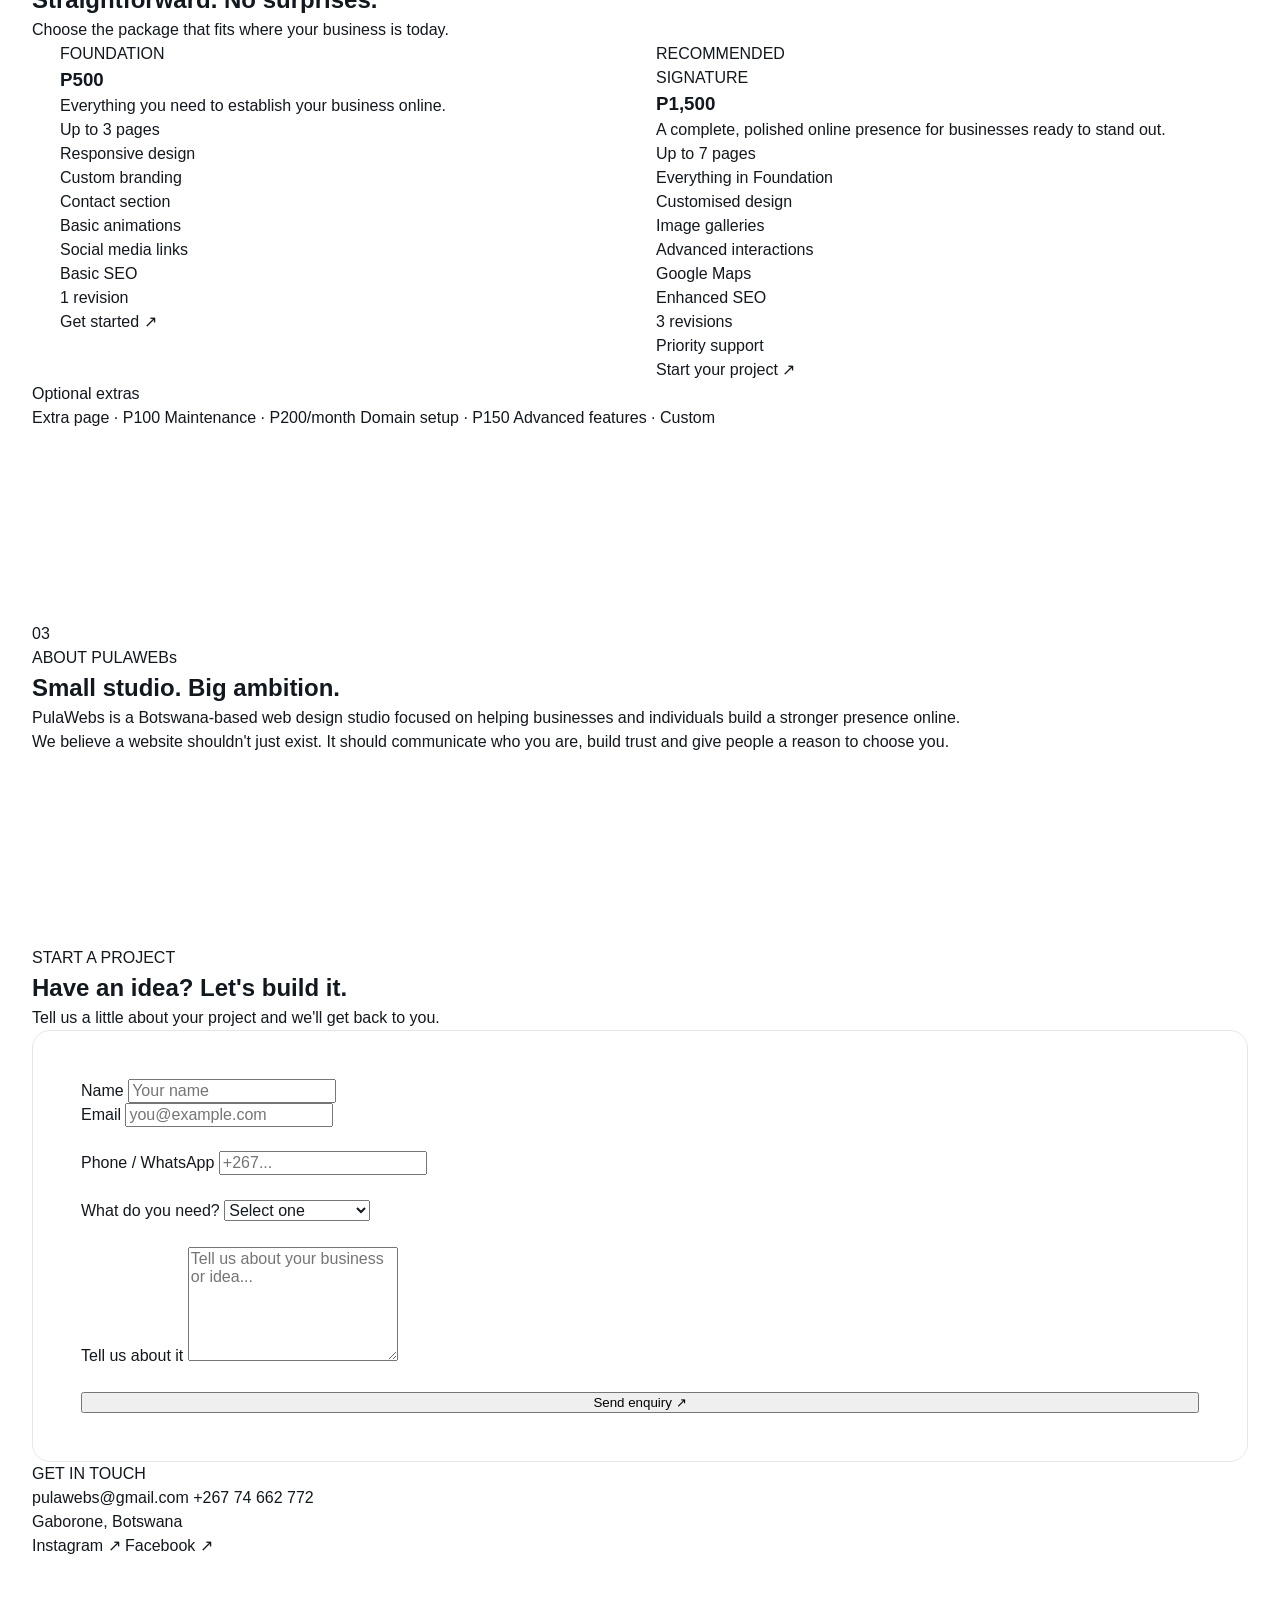
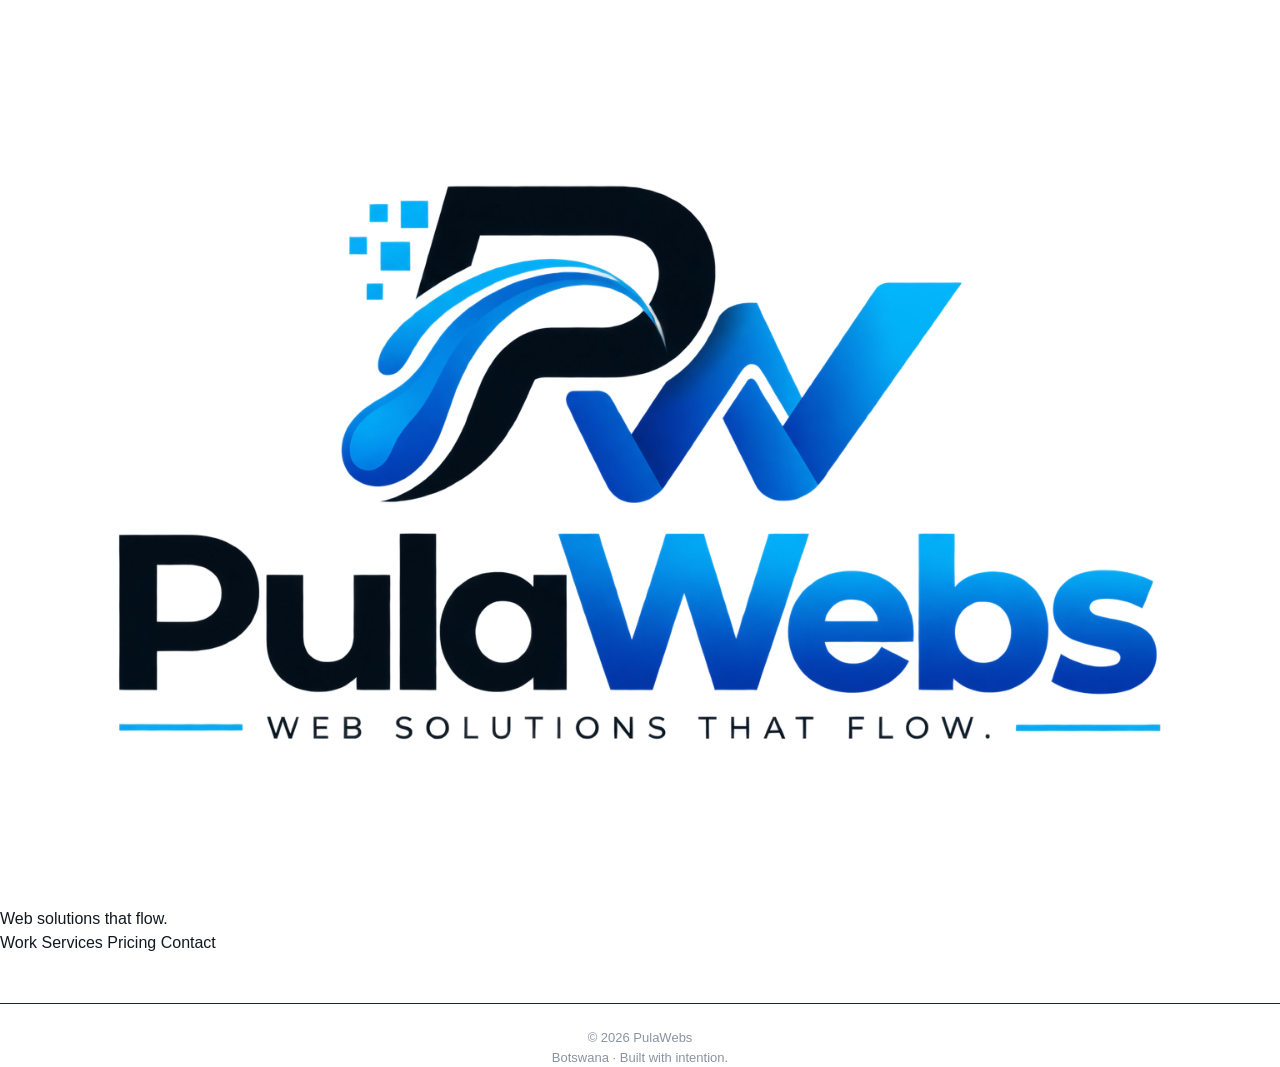
==== commit 349d3fac: "Update index.html" ====
--- a/index.html
+++ b/index.html
@@ -3,422 +3,973 @@
 <head>
     <meta charset="UTF-8">
     <meta name="viewport" content="width=device-width, initial-scale=1.0">
-    <title>PulaWebs — Web solutions that flow.</title>
-    <meta name="description" content="PulaWebs creates modern, responsive websites for individuals, businesses, organisations, schools, restaurants and startups in Botswana.">
+
+    <title>PulaWebs — Websites that make businesses stand out.</title>
+
+    <meta name="description"
+          content="PulaWebs creates modern, responsive websites for businesses, brands and organisations in Botswana.">
+
     <link rel="stylesheet" href="style.css">
 </head>
+
 <body>
 
-    <!-- ========================= -->
-    <!-- NAVIGATION -->
-    <!-- ========================= -->
-    <header class="site-header">
-        <nav class="main-nav" aria-label="Primary navigation">
-<div class="nav-logo">
-    <a href="#home" class="logo-link">
-        <img src="images/pulawebs.png" alt="PulaWebs Logo" class="logo-image">
-    </a>
-</div>
-            <ul class="nav-links">
-                <li><a href="#home">Home</a></li>
-                <li><a href="#services">Services</a></li>
-                <li><a href="#pricing">Pricing</a></li>
-                <li><a href="#portfolio">Portfolio</a></li>
-                <li><a href="#about">About</a></li>
-                <li><a href="#contact">Contact</a></li>
+<!-- ========================= -->
+<!-- NAVIGATION -->
+<!-- ========================= -->
+
+<header class="site-header">
+
+    <nav class="main-nav">
+
+        <a href="#home" class="brand">
+            <img src="images/pulawebs.png"
+                 alt="PulaWebs"
+                 class="brand-logo">
+        </a>
+
+        <div class="nav-links">
+
+            <a href="#work">Work</a>
+            <a href="#services">Services</a>
+            <a href="#pricing">Pricing</a>
+            <a href="#about">About</a>
+
+        </div>
+
+        <a href="#contact" class="nav-cta">
+            Start a project <span>↗</span>
+        </a>
+
+        <button class="menu-toggle"
+                aria-label="Open menu">
+            ☰
+        </button>
+
+    </nav>
+
+</header>
+
+
+<main>
+
+
+<!-- ========================= -->
+<!-- HERO -->
+<!-- ========================= -->
+
+<section id="home" class="hero">
+
+    <div class="hero-top">
+
+        <p class="eyebrow">
+            WEB DESIGN STUDIO · BOTSWANA
+        </p>
+
+        <p class="hero-location">
+            Gaborone, Botswana
+        </p>
+
+    </div>
+
+
+    <div class="hero-content">
+
+        <h1>
+            Websites that make
+            <span>businesses stand out.</span>
+        </h1>
+
+        <p class="hero-description">
+            We design and build modern websites for businesses,
+            brands and people ready to take their presence online
+            seriously.
+        </p>
+
+
+        <div class="hero-actions">
+
+            <a href="#contact" class="button button-dark">
+                Start a project
+                <span>↗</span>
+            </a>
+
+            <a href="#work" class="button button-outline">
+                Explore our work
+            </a>
+
+        </div>
+
+    </div>
+
+
+    <div class="hero-scroll">
+
+        <span>SCROLL TO EXPLORE</span>
+
+        <span class="scroll-line"></span>
+
+    </div>
+
+</section>
+
+
+
+<!-- ========================= -->
+<!-- INTRO -->
+<!-- ========================= -->
+
+<section class="intro">
+
+    <div class="intro-number">
+        01
+    </div>
+
+    <div class="intro-content">
+
+        <p class="eyebrow">
+            WHAT WE DO
+        </p>
+
+        <h2>
+            Your website is often
+            the first impression.
+            <span>Make it count.</span>
+        </h2>
+
+        <p>
+            PulaWebs creates clean, modern and responsive
+            websites designed around your business — not
+            generic templates.
+        </p>
+
+    </div>
+
+</section>
+
+
+
+<!-- ========================= -->
+<!-- WORK -->
+<!-- ========================= -->
+
+<section id="work" class="work">
+
+    <div class="section-header">
+
+        <div>
+
+            <p class="eyebrow">
+                SELECTED WORK
+            </p>
+
+            <h2>
+                Things we've built.
+            </h2>
+
+        </div>
+
+        <p>
+            Explore some of our website concepts
+            created for different industries.
+        </p>
+
+    </div>
+
+
+    <div class="work-grid">
+
+
+        <!-- Motswana Kitchen -->
+
+        <article class="work-card work-large">
+
+            <a href="demos/motswana%20kitchen/index.html"
+               target="_blank">
+
+                <div class="work-image">
+
+                    <img src="images/motswana-kitchen.png"
+                         alt="Motswana Kitchen website">
+
+                    <div class="work-overlay">
+                        View project ↗
+                    </div>
+
+                </div>
+
+            </a>
+
+
+            <div class="work-info">
+
+                <div>
+
+                    <span>
+                        RESTAURANT
+                    </span>
+
+                    <h3>
+                        Motswana Kitchen
+                    </h3>
+
+                </div>
+
+                <p>
+                    Restaurant website concept
+                </p>
+
+            </div>
+
+        </article>
+
+
+
+        <!-- Kalahari Threads -->
+
+        <article class="work-card">
+
+            <a href="demos/kalahari%20threads/index.html"
+               target="_blank">
+
+                <div class="work-image">
+
+                    <img src="images/kalahari-threads.png"
+                         alt="Kalahari Threads website">
+
+                    <div class="work-overlay">
+                        View project ↗
+                    </div>
+
+                </div>
+
+            </a>
+
+
+            <div class="work-info">
+
+                <div>
+
+                    <span>
+                        FASHION
+                    </span>
+
+                    <h3>
+                        Kalahari Threads
+                    </h3>
+
+                </div>
+
+                <p>
+                    Fashion & brand website
+                </p>
+
+            </div>
+
+        </article>
+
+
+
+        <!-- Football -->
+
+        <article class="work-card">
+
+            <a href="demos/francistown%20football%20academy/index.html"
+               target="_blank">
+
+                <div class="work-image">
+
+                    <img src="images/francistown-football.png"
+                         alt="Francistown Football Academy website">
+
+                    <div class="work-overlay">
+                        View project ↗
+                    </div>
+
+                </div>
+
+            </a>
+
+
+            <div class="work-info">
+
+                <div>
+
+                    <span>
+                        SPORTS
+                    </span>
+
+                    <h3>
+                        Francistown Football
+                    </h3>
+
+                </div>
+
+                <p>
+                    Sports academy website
+                </p>
+
+            </div>
+
+        </article>
+
+
+    </div>
+
+</section>
+
+
+
+<!-- ========================= -->
+<!-- SERVICES -->
+<!-- ========================= -->
+
+<section id="services" class="services">
+
+    <div class="section-number">
+        02
+    </div>
+
+
+    <div class="services-heading">
+
+        <p class="eyebrow">
+            SERVICES
+        </p>
+
+        <h2>
+            Built around
+            <span>your goals.</span>
+        </h2>
+
+    </div>
+
+
+    <div class="services-list">
+
+
+        <article class="service">
+
+            <div class="service-number">
+                01
+            </div>
+
+            <div>
+
+                <h3>
+                    Business Websites
+                </h3>
+
+                <p>
+                    Professional websites designed to
+                    make your business easier to find,
+                    understand and contact.
+                </p>
+
+            </div>
+
+            <span class="service-arrow">
+                ↗
+            </span>
+
+        </article>
+
+
+        <article class="service">
+
+            <div class="service-number">
+                02
+            </div>
+
+            <div>
+
+                <h3>
+                    Personal & Portfolio
+                </h3>
+
+                <p>
+                    Clean digital homes for creators,
+                    professionals, athletes and
+                    personal brands.
+                </p>
+
+            </div>
+
+            <span class="service-arrow">
+                ↗
+            </span>
+
+        </article>
+
+
+        <article class="service">
+
+            <div class="service-number">
+                03
+            </div>
+
+            <div>
+
+                <h3>
+                    Custom Websites
+                </h3>
+
+                <p>
+                    Unique digital experiences for
+                    organisations, schools, startups
+                    and projects with bigger ideas.
+                </p>
+
+            </div>
+
+            <span class="service-arrow">
+                ↗
+            </span>
+
+        </article>
+
+
+    </div>
+
+</section>
+
+
+
+<!-- ========================= -->
+<!-- PROCESS -->
+<!-- ========================= -->
+
+<section class="process">
+
+    <div class="section-header">
+
+        <div>
+
+            <p class="eyebrow">
+                OUR PROCESS
+            </p>
+
+            <h2>
+                Simple from
+                start to launch.
+            </h2>
+
+        </div>
+
+    </div>
+
+
+    <div class="process-grid">
+
+
+        <article>
+
+            <span>
+                01
+            </span>
+
+            <h3>
+                Discover
+            </h3>
+
+            <p>
+                We learn about your business,
+                audience and goals.
+            </p>
+
+        </article>
+
+
+        <article>
+
+            <span>
+                02
+            </span>
+
+            <h3>
+                Design
+            </h3>
+
+            <p>
+                We create the look, structure
+                and experience of your site.
+            </p>
+
+        </article>
+
+
+        <article>
+
+            <span>
+                03
+            </span>
+
+            <h3>
+                Build
+            </h3>
+
+            <p>
+                We turn the design into a fast,
+                responsive website.
+            </p>
+
+        </article>
+
+
+        <article>
+
+            <span>
+                04
+            </span>
+
+            <h3>
+                Launch
+            </h3>
+
+            <p>
+                Once you're happy, we get
+                your website online.
+            </p>
+
+        </article>
+
+
+    </div>
+
+</section>
+
+
+
+<!-- ========================= -->
+<!-- PRICING -->
+<!-- ========================= -->
+
+<section id="pricing" class="pricing">
+
+    <div class="pricing-heading">
+
+        <p class="eyebrow">
+            PRICING
+        </p>
+
+        <h2>
+            Straightforward.
+            <span>No surprises.</span>
+        </h2>
+
+        <p>
+            Choose the package that fits where
+            your business is today.
+        </p>
+
+    </div>
+
+
+    <div class="pricing-grid">
+
+
+        <!-- FOUNDATION -->
+
+        <article class="price-card">
+
+            <p class="price-label">
+                FOUNDATION
+            </p>
+
+            <h3>
+                P500
+            </h3>
+
+            <p class="price-description">
+                Everything you need to establish
+                your business online.
+            </p>
+
+
+            <ul>
+
+                <li>Up to 3 pages</li>
+                <li>Responsive design</li>
+                <li>Custom branding</li>
+                <li>Contact section</li>
+                <li>Basic animations</li>
+                <li>Social media links</li>
+                <li>Basic SEO</li>
+                <li>1 revision</li>
+
             </ul>
-            <div class="nav-cta">
-                <a href="#contact" class="btn btn-primary">Get Started</a>
-            </div>
-        </nav>
-    </header>
-
-    <main>
-
-        <!-- ========================= -->
-        <!-- HERO SECTION -->
-        <!-- ========================= -->
-        <section id="home" class="hero-section">
-            <div class="hero-content">
-                <h1 class="hero-headline">Web solutions that flow.</h1>
-                <p class="hero-subtext">Modern, responsive websites designed to help your business, brand or idea stand out online.</p>
-                <div class="hero-buttons">
-                    <a href="#contact" class="btn btn-primary">Get Started</a>
-                    <a href="#services" class="btn btn-secondary">View Services</a>
+
+
+            <a href="#contact"
+               class="price-button">
+                Get started ↗
+            </a>
+
+        </article>
+
+
+
+        <!-- SIGNATURE -->
+
+        <article class="price-card featured">
+
+            <div class="recommended">
+                RECOMMENDED
+            </div>
+
+            <p class="price-label">
+                SIGNATURE
+            </p>
+
+            <h3>
+                P1,500
+            </h3>
+
+            <p class="price-description">
+                A complete, polished online presence
+                for businesses ready to stand out.
+            </p>
+
+
+            <ul>
+
+                <li>Up to 7 pages</li>
+                <li>Everything in Foundation</li>
+                <li>Customised design</li>
+                <li>Image galleries</li>
+                <li>Advanced interactions</li>
+                <li>Google Maps</li>
+                <li>Enhanced SEO</li>
+                <li>3 revisions</li>
+                <li>Priority support</li>
+
+            </ul>
+
+
+            <a href="#contact"
+               class="price-button dark">
+                Start your project ↗
+            </a>
+
+        </article>
+
+
+    </div>
+
+
+    <div class="addons">
+
+        <p>
+            Optional extras
+        </p>
+
+        <span>
+            Extra page · P100
+        </span>
+
+        <span>
+            Maintenance · P200/month
+        </span>
+
+        <span>
+            Domain setup · P150
+        </span>
+
+        <span>
+            Advanced features · Custom
+        </span>
+
+    </div>
+
+</section>
+
+
+
+<!-- ========================= -->
+<!-- ABOUT -->
+<!-- ========================= -->
+
+<section id="about" class="about">
+
+    <div class="section-number">
+        03
+    </div>
+
+    <div>
+
+        <p class="eyebrow">
+            ABOUT PULAWEBs
+        </p>
+
+        <h2>
+            Small studio.
+            <span>Big ambition.</span>
+        </h2>
+
+        <p class="about-copy">
+            PulaWebs is a Botswana-based web design studio
+            focused on helping businesses and individuals
+            build a stronger presence online.
+        </p>
+
+        <p class="about-copy">
+            We believe a website shouldn't just exist.
+            It should communicate who you are, build trust
+            and give people a reason to choose you.
+        </p>
+
+    </div>
+
+</section>
+
+
+
+<!-- ========================= -->
+<!-- CONTACT -->
+<!-- ========================= -->
+
+<section id="contact" class="contact">
+
+    <div class="contact-heading">
+
+        <p class="eyebrow">
+            START A PROJECT
+        </p>
+
+        <h2>
+            Have an idea?
+            <span>Let's build it.</span>
+        </h2>
+
+        <p>
+            Tell us a little about your project
+            and we'll get back to you.
+        </p>
+
+    </div>
+
+
+    <div class="contact-grid">
+
+
+        <form
+            class="contact-form"
+            action="https://formspree.io/f/xpparkny"
+            method="POST"
+        >
+
+            <div class="form-row">
+
+                <div class="form-field">
+
+                    <label for="fullname">
+                        Name
+                    </label>
+
+                    <input
+                        type="text"
+                        id="fullname"
+                        name="fullname"
+                        placeholder="Your name"
+                        required
+                    >
+
                 </div>
-            </div>
-        </section>
-
-        <!-- ========================= -->
-        <!-- SERVICES SECTION -->
-        <!-- ========================= -->
-        <section id="services" class="services-section">
-            <h2 class="section-title">What We Build</h2>
-            <div class="services-grid">
-
-                <article class="service-card">
-                    <h3 class="service-title">Business Websites</h3>
-                    <p class="service-description">Professional websites that establish credibility and help small to established businesses reach more customers online.</p>
-                </article>
-
-                <article class="service-card">
-                    <h3 class="service-title">Personal Websites</h3>
-                    <p class="service-description">Personal brand and portfolio websites that showcase who you are, what you do, and help you stand out.</p>
-                </article>
-
-                <article class="service-card">
-                    <h3 class="service-title">Custom Websites</h3>
-                    <p class="service-description">Tailor-made websites for organisations, schools, sports clubs and unique projects with specific requirements.</p>
-                </article>
-
-            </div>
-        </section>
-
-        <!-- ========================= -->
-        <!-- PRICING SECTION -->
-        <!-- ========================= -->
-        <section id="pricing" class="pricing-section">
-            <h2 class="section-title">Simple, Transparent Pricing</h2>
-
-            <div class="pricing-grid">
-
-                <!-- FOUNDATION PACKAGE -->
-                <article class="pricing-card pricing-card-foundation">
-                    <h3 class="pricing-name">FOUNDATION</h3>
-                    <p class="pricing-amount">P500</p>
-                    <p class="pricing-description">For individuals and small businesses starting their online presence.</p>
-                    <ul class="pricing-features">
-                        <li>Up to 3 pages</li>
-                        <li>Responsive design</li>
-                        <li>Custom colours and branding</li>
-                        <li>Contact section/form</li>
-                        <li>Basic animations</li>
-                        <li>Social media links</li>
-                        <li>Basic SEO setup</li>
-                        <li>1 round of revisions</li>
-                    </ul>
-                    <a href="#contact" class="btn btn-secondary">Choose FOUNDATION</a>
-                </article>
-
-                <!-- SIGNATURE PACKAGE (RECOMMENDED) -->
-                <article class="pricing-card pricing-card-signature pricing-card-recommended">
-                    <p class="pricing-badge">Recommended</p>
-                    <h3 class="pricing-name">SIGNATURE</h3>
-                    <p class="pricing-amount">P1,500</p>
-                    <p class="pricing-description">For businesses wanting a more complete and polished online presence.</p>
-                    <ul class="pricing-features">
-                        <li>Up to 7 pages</li>
-                        <li>Everything in FOUNDATION</li>
-                        <li>More customised design</li>
-                        <li>Image galleries</li>
-                        <li>Advanced animations/interactions</li>
-                        <li>Google Maps integration</li>
-                        <li>Enhanced SEO</li>
-                        <li>3 rounds of revisions</li>
-                        <li>Priority support</li>
-                    </ul>
-                    <a href="#contact" class="btn btn-primary">Choose SIGNATURE</a>
-                </article>
-
-            </div>
-
-            <!-- OPTIONAL ADD-ONS -->
-            <div class="pricing-addons">
-                <h3 class="addons-title">Optional Add-ons</h3>
-                <ul class="addons-list">
-                    <li><span class="addon-name">Extra page</span> <span class="addon-price">P100</span></li>
-                    <li><span class="addon-name">Website maintenance</span> <span class="addon-price">P200/month</span></li>
-                    <li><span class="addon-name">Domain setup</span> <span class="addon-price">P150</span></li>
-                    <li><span class="addon-name">Advanced features</span> <span class="addon-price">Custom quote</span></li>
-                </ul>
-            </div>
-        </section>
-
-        <!-- ========================= -->
-        <!-- PORTFOLIO SECTION -->
-        <!-- ========================= -->
-<section id="portfolio" class="portfolio-section">
-
-    <div class="portfolio-header">
-        <p class="portfolio-label">OUR WORK</p>
-        <h2 class="section-title">Explore Our Demo Websites</h2>
-        <p class="portfolio-intro">
-            Take a look at some of the website concepts we've created.
-            Each demo shows what PulaWebs can build for different types of clients.
-        </p>
-    </div>
-
-    <div class="portfolio-grid">
-
-        <!-- MOTSWANA KITCHEN -->
-        <article class="portfolio-card">
-
-<div class="portfolio-preview">
-    <img src="images/motswana-kitchen.png" alt="Motswana Kitchen website preview">
-</div>
-
-            <div class="portfolio-content">
-                <p class="portfolio-tag">DEMO WEBSITE</p>
-
-                <h3 class="portfolio-title">
-                    Motswana-Kitchen
-                </h3>
-
-                <p class="portfolio-description">
-                    A modern restaurant website designed to showcase
-                    menus, food, location and contact information.
-                </p>
-
-<a href="demos/motswana%20kitchen/index.html"
-   class="btn btn-secondary"
-   target="_blank">
-    View Demo →
-</a>
-            </div>
-
-        </article>
-
-
-        <!-- KALAHARI THREADS -->
-        <article class="portfolio-card">
-
-<div class="portfolio-preview">
-    <img src="images/kalahari-threads.png" alt="Kalahari Threads website preview">
-</div>
-
-            <div class="portfolio-content">
-                <p class="portfolio-tag">DEMO WEBSITE</p>
-
-                <h3 class="portfolio-title">
-                    Kalahari-Threads
-                </h3>
-
-                <p class="portfolio-description">
-                    A stylish fashion website concept designed to
-                    showcase clothing, products and a unique brand identity.
-                </p>
-
-<a href="demos/kalahari%20threads/index.html"
-   class="btn btn-secondary"
-   target="_blank">
-    View Demo →
-</a>
-            </div>
-
-        </article>
-
-
-        <!-- FRANCISTOWN FOOTBALL ACADEMY -->
-        <article class="portfolio-card">
-
-<div class="portfolio-preview">
-    <img src="images/francistown-football.png" alt="Francistown Football Academy website preview">
-</div>
-
-            <div class="portfolio-content">
-                <p class="portfolio-tag">DEMO WEBSITE</p>
-
-                <h3 class="portfolio-title">
-                    Francistown-Football
-                </h3>
-
-                <p class="portfolio-description">
-                    A professional football academy website designed
-                    to showcase teams, training, news and contact information.
-                </p>
-
-<a href="demos/francistown%20football%20academy/index.html"
-   class="btn btn-secondary"
-   target="_blank">
-    View Demo →
-</a>
-            </div>
-
-        </article>
+
+
+                <div class="form-field">
+
+                    <label for="email">
+                        Email
+                    </label>
+
+                    <input
+                        type="email"
+                        id="email"
+                        name="email"
+                        placeholder="you@example.com"
+                        required
+                    >
+
+                </div>
+
+            </div>
+
+
+            <div class="form-field">
+
+                <label for="phone">
+                    Phone / WhatsApp
+                </label>
+
+                <input
+                    type="tel"
+                    id="phone"
+                    name="phone"
+                    placeholder="+267..."
+                >
+
+            </div>
+
+
+            <div class="form-field">
+
+                <label for="website-type">
+                    What do you need?
+                </label>
+
+                <select
+                    id="website-type"
+                    name="website-type"
+                >
+
+                    <option value="">
+                        Select one
+                    </option>
+
+                    <option>
+                        Business website
+                    </option>
+
+                    <option>
+                        Personal website
+                    </option>
+
+                    <option>
+                        Custom website
+                    </option>
+
+                    <option>
+                        Website redesign
+                    </option>
+
+                </select>
+
+            </div>
+
+
+            <div class="form-field">
+
+                <label for="message">
+                    Tell us about it
+                </label>
+
+                <textarea
+                    id="message"
+                    name="message"
+                    placeholder="Tell us about your business or idea..."
+                    rows="6"
+                ></textarea>
+
+            </div>
+
+
+            <button
+                type="submit"
+                class="submit-button"
+            >
+                Send enquiry
+                <span>↗</span>
+            </button>
+
+        </form>
+
+
+
+        <aside class="contact-info">
+
+            <p class="eyebrow">
+                GET IN TOUCH
+            </p>
+
+            <a href="mailto:pulawebs@gmail.com">
+                pulawebs@gmail.com
+            </a>
+
+            <a href="tel:+26774662772">
+                +267 74 662 772
+            </a>
+
+            <p>
+                Gaborone, Botswana
+            </p>
+
+
+            <div class="social-links">
+
+                <a href="#">
+                    Instagram ↗
+                </a>
+
+                <a href="#">
+                    Facebook ↗
+                </a>
+
+            </div>
+
+        </aside>
 
     </div>
 
 </section>
 
-        <!-- ========================= -->
-        <!-- HOW IT WORKS -->
-        <!-- ========================= -->
-        <section id="how-it-works" class="how-it-works-section">
-            <h2 class="section-title">How It Works</h2>
-            <div class="steps-grid">
-
-                <article class="step-card">
-                    <p class="step-number">01</p>
-                    <h3 class="step-title">Tell Us What You Need</h3>
-                    <p class="step-description">Share details about your business, brand or idea, and what you'd like your website to achieve.</p>
-                </article>
-
-                <article class="step-card">
-                    <p class="step-number">02</p>
-                    <h3 class="step-title">Choose Your Package</h3>
-                    <p class="step-description">Select the FOUNDATION or SIGNATURE package, and any add-ons that suit your needs.</p>
-                </article>
-
-                <article class="step-card">
-                    <p class="step-number">03</p>
-                    <h3 class="step-title">We Build</h3>
-                    <p class="step-description">Our team designs and develops your website, keeping you updated throughout the process.</p>
-                </article>
-
-                <article class="step-card">
-                    <p class="step-number">04</p>
-                    <h3 class="step-title">Go Live</h3>
-                    <p class="step-description">Once you're happy with the final result, your website goes live for the world to see.</p>
-                </article>
-
-            </div>
-        </section>
-
-        <!-- ========================= -->
-        <!-- ABOUT SECTION -->
-        <!-- ========================= -->
-        <section id="about" class="about-section">
-            <h2 class="section-title">Why PulaWebs?</h2>
-            <p class="about-text">PulaWebs focuses on creating modern, responsive and easy-to-use websites that help clients establish a professional online presence. Whether you're an individual, a small business, an established organisation, a school, a restaurant, a sports club or a startup, we design websites that are simple to navigate, work well on any device, and represent your brand the way it deserves to be represented.</p>
-        </section>
-
-        <!-- ========================= -->
-        <!-- CONTACT SECTION -->
-        <!-- ========================= -->
-        <section id="contact" class="contact-section">
-            <h2 class="section-title">Let's Build Something.</h2>
-
-            <div class="contact-wrapper">
-
-                
-                <form class="contact-form" action="https://formspree.io/f/xpparkny" method="POST">
-
-                    <div class="form-group">
-                        <label for="fullname">Full Name</label>
-                        <input type="text" id="fullname" name="fullname" required autocomplete="name">
-                    </div>
-
-                    <div class="form-group">
-                        <label for="email">Email</label>
-                        <input type="email" id="email" name="email" required autocomplete="email">
-                    </div>
-
-                    <div class="form-group">
-                        <label for="phone">Phone / WhatsApp</label>
-                        <input type="tel" id="phone" name="phone" autocomplete="tel">
-                    </div>
-
-                    <div class="form-group">
-                        <label for="website-type">Website Type</label>
-                        <select id="website-type" name="website-type">
-                            <option value="">Select a website type</option>
-                            <option value="business">Business Website</option>
-                            <option value="personal">Personal Website</option>
-                            <option value="custom">Custom Website</option>
-                            <option value="other">Other</option>
-                        </select>
-                    </div>
-
-                    <div class="form-group">
-                        <label for="package">Package Selection</label>
-                        <select id="package" name="package">
-                            <option value="">Select a package</option>
-                            <option value="foundation">FOUNDATION — P500</option>
-                            <option value="signature">SIGNATURE — P1,500</option>
-                            <option value="not-sure">Not sure yet</option>
-                        </select>
-                    </div>
-
-                    <div class="form-group">
-                        <label for="message">Message</label>
-                        <textarea id="message" name="message" rows="5"></textarea>
-                    </div>
-
-                    <button type="submit" class="btn btn-primary">Submit</button>
-                </form>
-
-                <!-- CONTACT DETAILS -->
-                <div class="contact-details">
-                    <h3 class="contact-details-title">Contact Details</h3>
-<p class="contact-note">
-    Have a project in mind? Get in touch and let's build something together.
-</p>
-                    <ul class="contact-list">
-<li>
-    <span class="contact-label">Email:</span>
-    <a href="mailto:pulawebs@gmail.com">pulawebs@gmail.com</a>
-</li>
-
-<li>
-    <span class="contact-label">Phone:</span>
-    <a href="tel:+26774662772">+26774662772</a>
-</li>
-                        <li><span class="contact-label">Location:</span> Botswana</li>
-                    </ul>
-                </div>
-
-            </div>
-        </section>
-
-
-    <!-- ========================= -->
-    <!-- FOOTER -->
-    <!-- ========================= -->
-    <footer class="site-footer">
-        <div class="footer-brand">
-            <p class="footer-logo">PulaWebs</p>
-            <p class="footer-tagline">Web solutions that flow.</p>
+
+
+</main>
+
+
+
+<!-- ========================= -->
+<!-- FOOTER -->
+<!-- ========================= -->
+
+<footer class="footer">
+
+    <div class="footer-top">
+
+        <div>
+
+            <img
+                src="images/pulawebs.png"
+                alt="PulaWebs"
+                class="footer-logo"
+            >
+
+            <p>
+                Web solutions that flow.
+            </p>
+
         </div>
 
-        <div class="footer-links">
-            <h4 class="footer-heading">Navigation</h4>
-            <ul>
-                <li><a href="#home">Home</a></li>
-                <li><a href="#services">Services</a></li>
-                <li><a href="#pricing">Pricing</a></li>
-                <li><a href="#portfolio">Portfolio</a></li>
-                <li><a href="#about">About</a></li>
-                <li><a href="#contact">Contact</a></li>
-            </ul>
+
+        <div class="footer-nav">
+
+            <a href="#work">Work</a>
+            <a href="#services">Services</a>
+            <a href="#pricing">Pricing</a>
+            <a href="#contact">Contact</a>
+
         </div>
 
-        <div class="footer-services">
-            <h4 class="footer-heading">Services</h4>
-            <ul>
-                <li>Business Websites</li>
-                <li>Personal Websites</li>
-                <li>Custom Websites</li>
-            </ul>
-        </div>
-
-        <div class="footer-contact">
-            <h4 class="footer-heading">Contact</h4>
-            <ul>
-<li>
-    <a href="mailto:pulawebs@gmail.com">pulawebs@gmail.com</a>
-</li>
-
-<li>
-    <a href="tel:+26774662772">+26774662772</a>
-</li>
-                <li>Botswana</li>
-            </ul>
-        </div>
-
-        <div class="footer-social">
-            <h4 class="footer-heading">Follow Us</h4>
-            <ul>
-                <!-- Social media placeholders -->
-                <li><a href="#" aria-label="PulaWebs on Facebook">Facebook</a></li>
-                <li><a href="#" aria-label="PulaWebs on Instagram">Instagram</a></li>
-                <li><a href="#" aria-label="PulaWebs on X">X (Twitter)</a></li>
-            </ul>
-        </div>
-
-        <div class="footer-bottom">
-            <p>&copy; 2026 PulaWebs. All rights reserved.</p>
-        </div>
-    </footer>
+    </div>
+
+
+    <div class="footer-bottom">
+
+        <p>
+            © 2026 PulaWebs
+        </p>
+
+        <p>
+            Botswana · Built with intention.
+        </p>
+
+    </div>
+
+</footer>
+
+
 <script src="script.js"></script>
+
 </body>
 </html>
--- a/style.css
+++ b/style.css
@@ -1237,4 +1237,9 @@
 
 .portfolio-card:hover .portfolio-preview img {
     transform: scale(1.05);
-}+}
+.logo-image {
+    height: 65px;
+    width: auto;
+    display: block;
+}
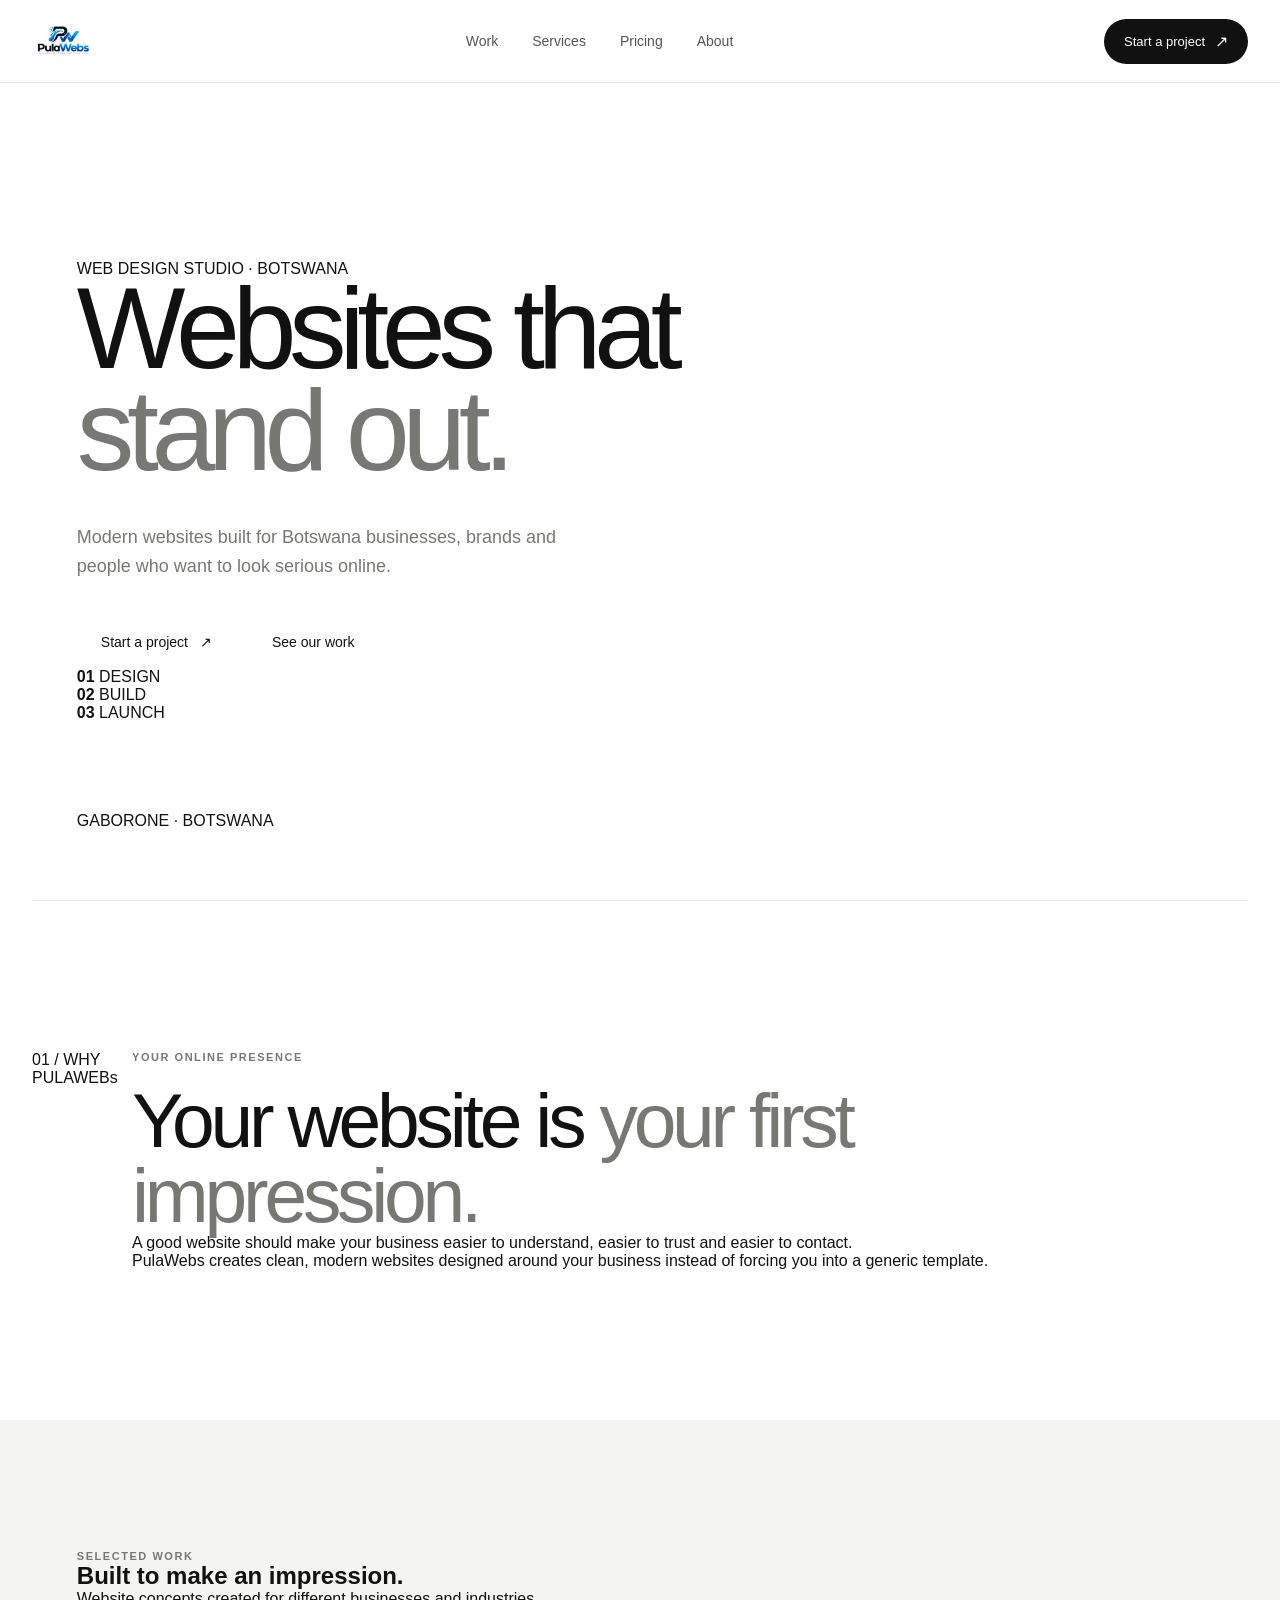
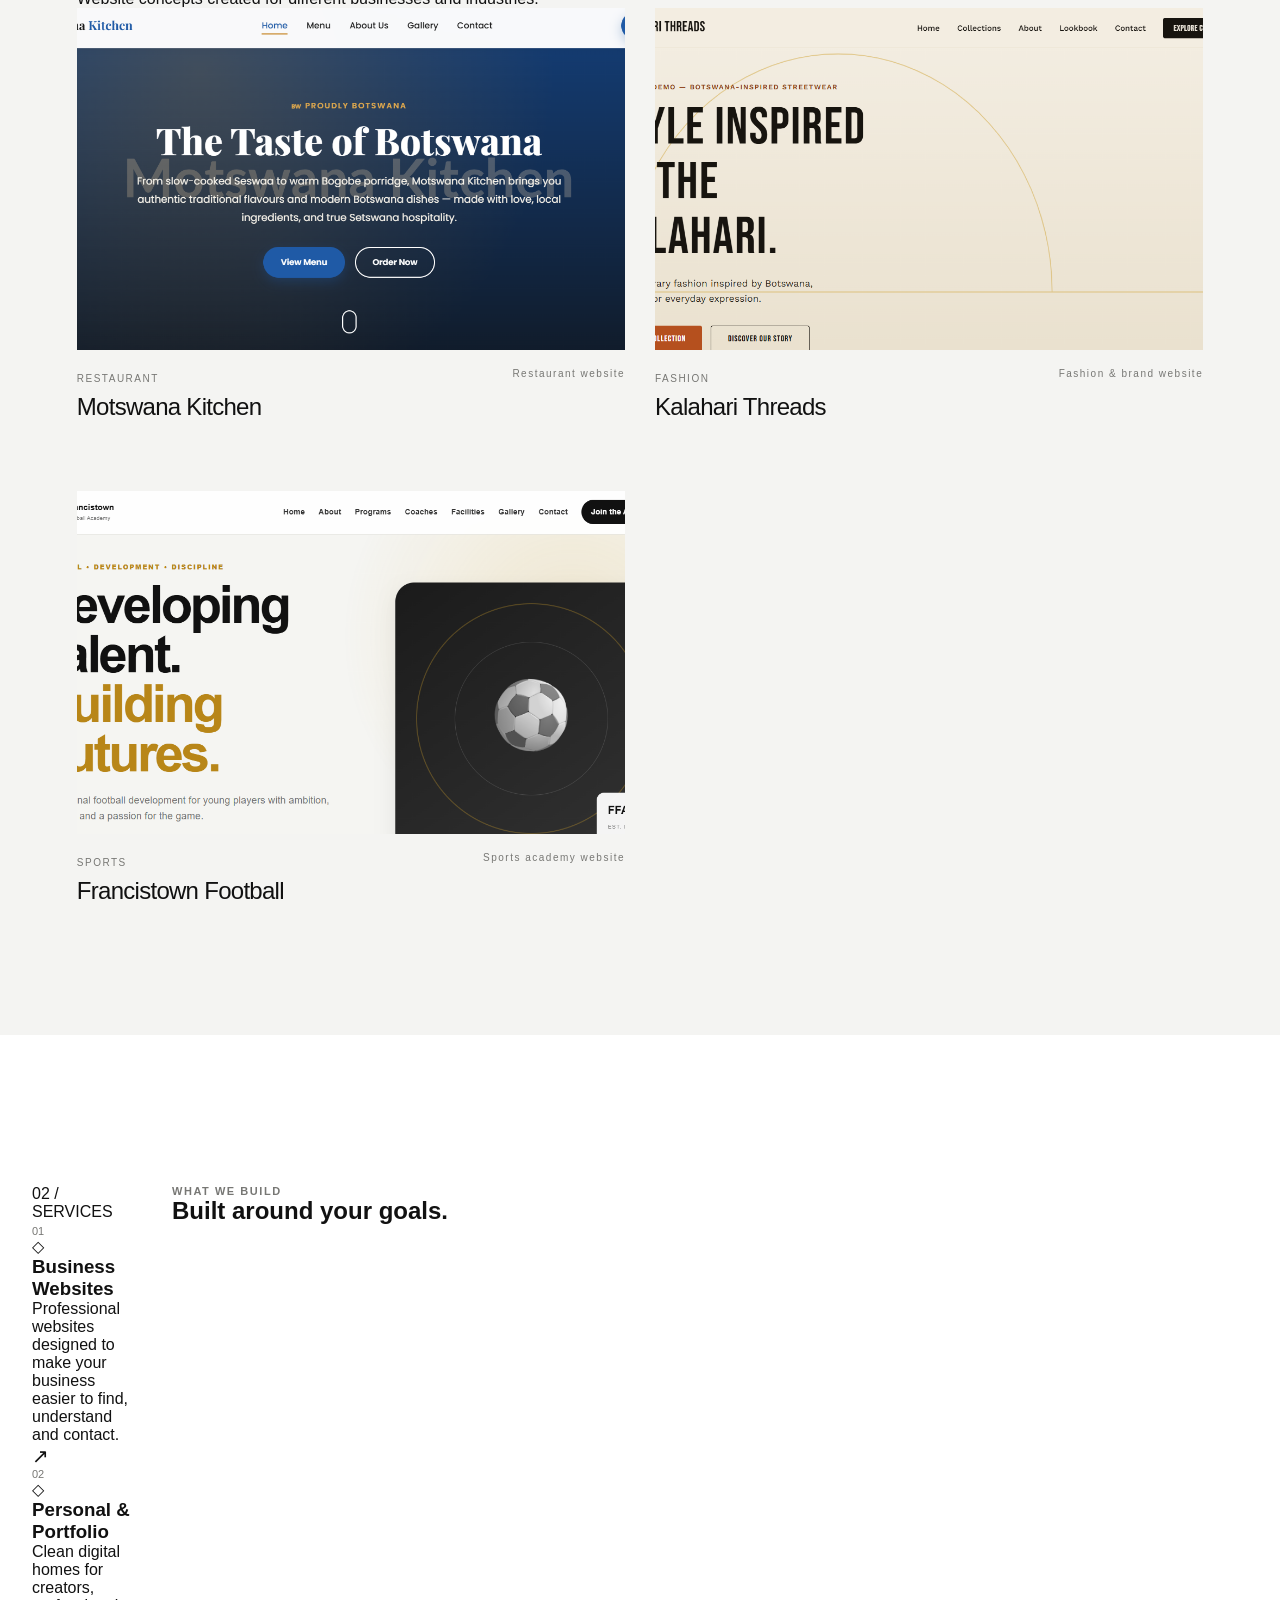
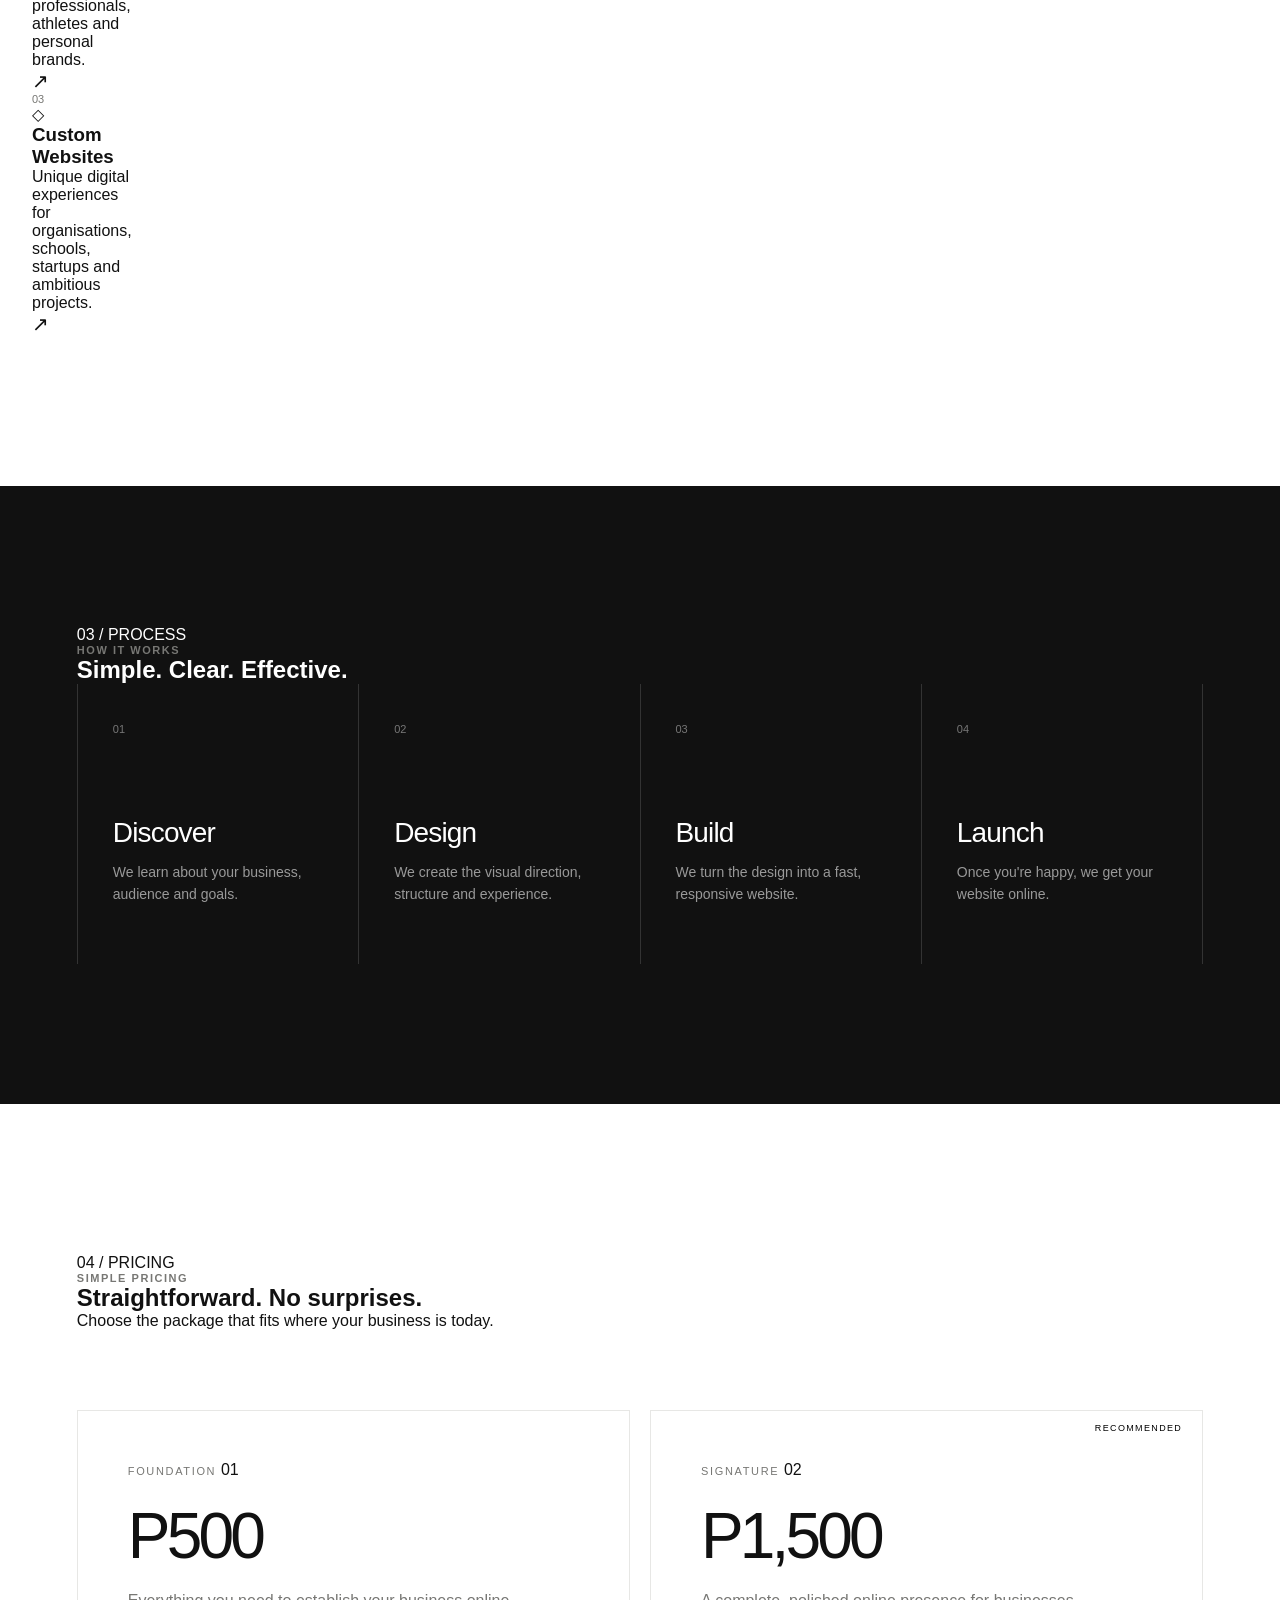
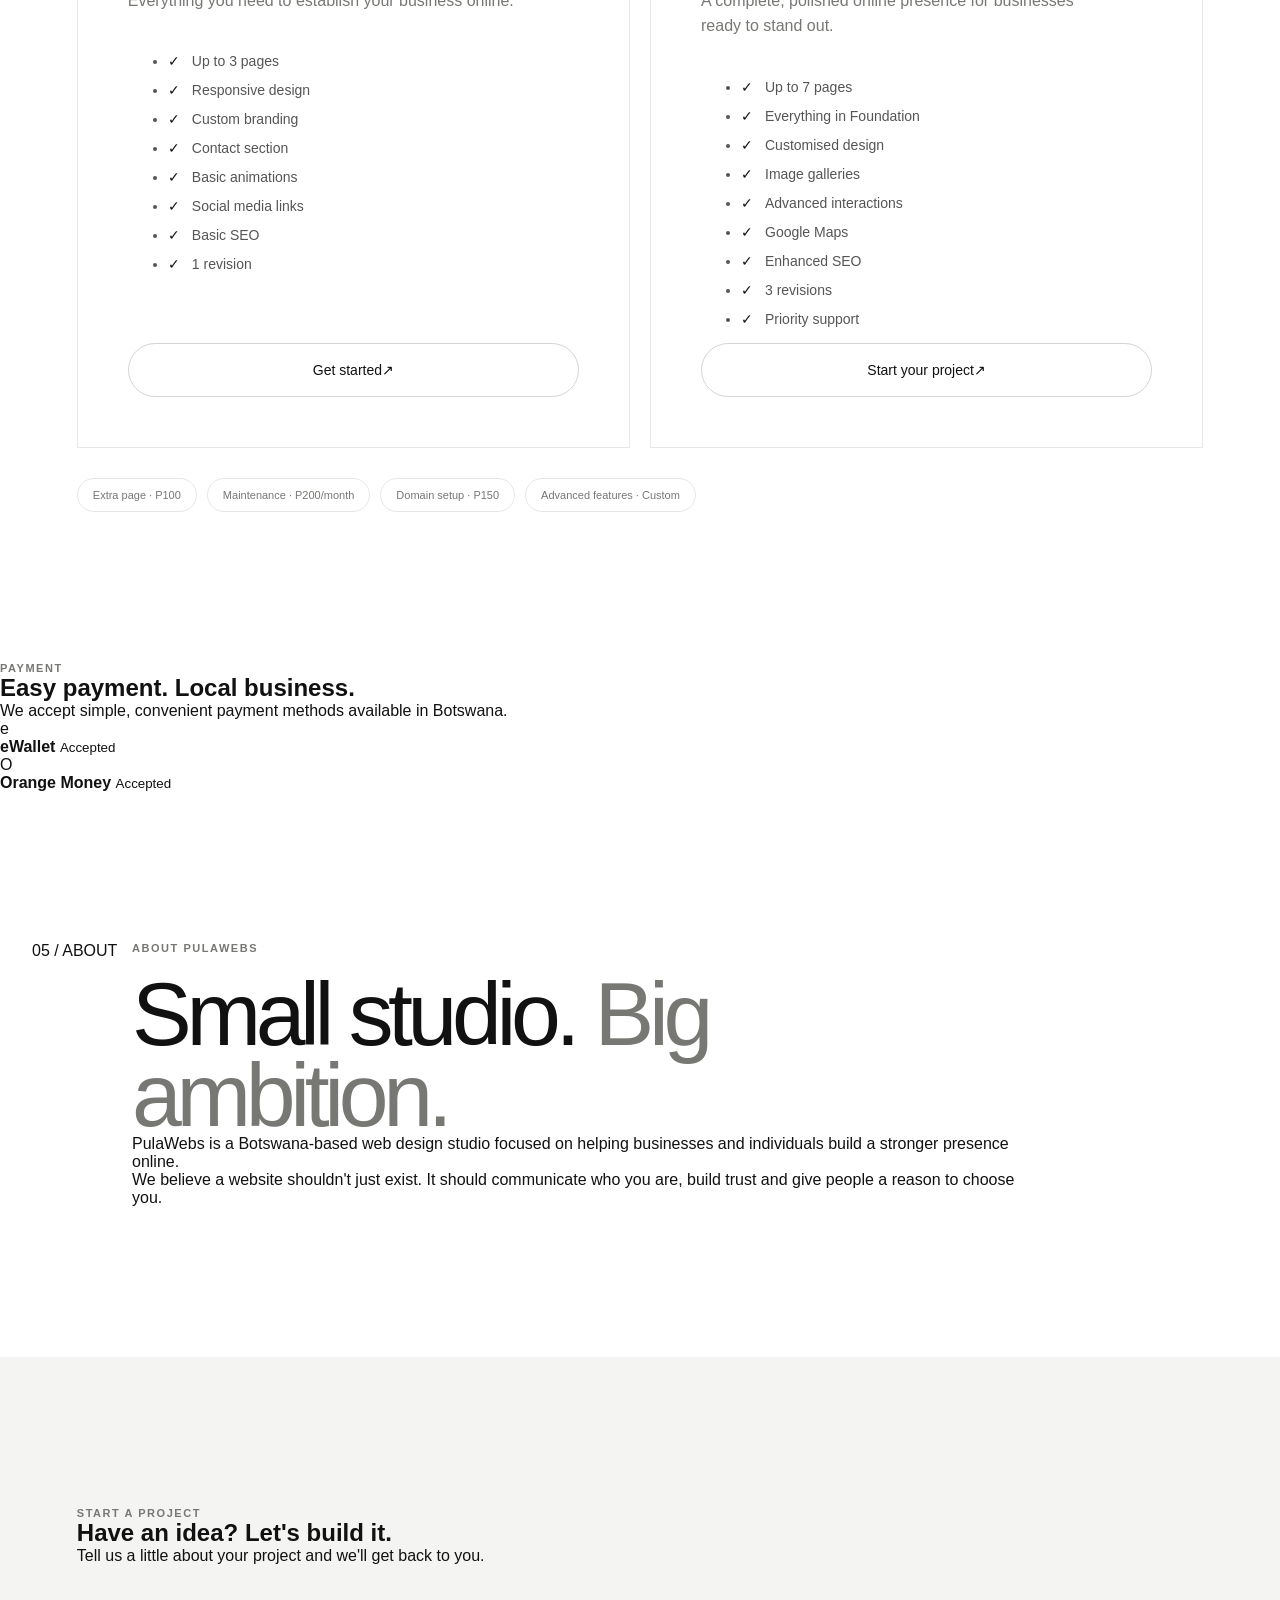
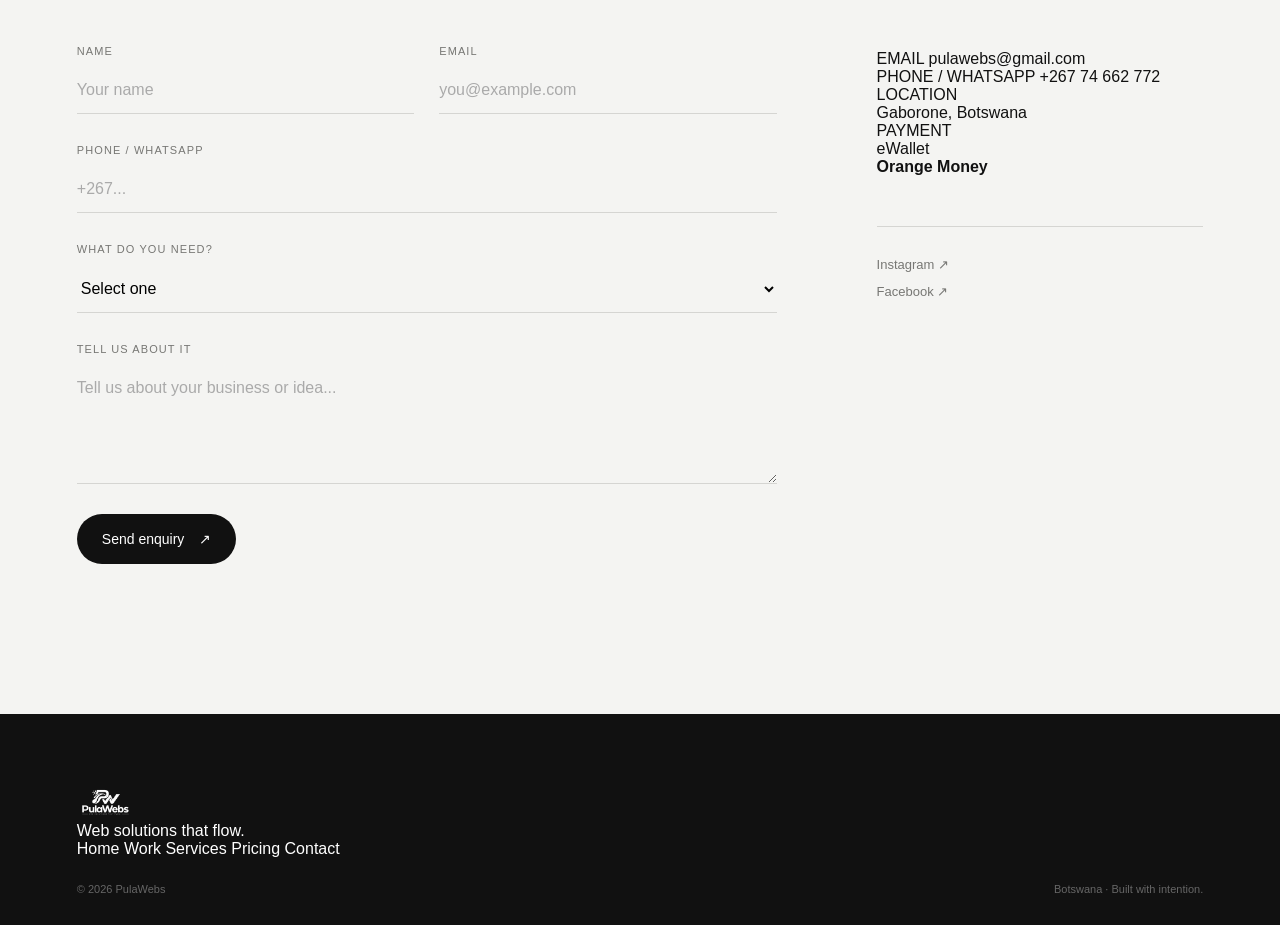
==== commit 86b9a622: "Update index.html" ====
--- a/index.html
+++ b/index.html
@@ -2,974 +2,1197 @@
 <html lang="en">
 <head>
     <meta charset="UTF-8">
-    <meta name="viewport" content="width=device-width, initial-scale=1.0">
-
-    <title>PulaWebs — Websites that make businesses stand out.</title>
-
-    <meta name="description"
-          content="PulaWebs creates modern, responsive websites for businesses, brands and organisations in Botswana.">
+
+    <meta
+        name="viewport"
+        content="width=device-width, initial-scale=1.0"
+    >
+
+    <meta
+        name="description"
+        content="PulaWebs creates modern websites for businesses, brands and organisations in Botswana."
+    >
+
+    <title>PulaWebs — Modern Websites for Botswana</title>
 
     <link rel="stylesheet" href="style.css">
 </head>
 
 <body>
 
-<!-- ========================= -->
-<!-- NAVIGATION -->
-<!-- ========================= -->
-
-<header class="site-header">
-
-    <nav class="main-nav">
-
-        <a href="#home" class="brand">
-            <img src="images/pulawebs.png"
-                 alt="PulaWebs"
-                 class="brand-logo">
-        </a>
-
-        <div class="nav-links">
-
-            <a href="#work">Work</a>
-            <a href="#services">Services</a>
-            <a href="#pricing">Pricing</a>
-            <a href="#about">About</a>
-
-        </div>
-
-        <a href="#contact" class="nav-cta">
-            Start a project <span>↗</span>
-        </a>
-
-        <button class="menu-toggle"
-                aria-label="Open menu">
-            ☰
-        </button>
-
-    </nav>
-
-</header>
-
-
-<main>
-
-
-<!-- ========================= -->
-<!-- HERO -->
-<!-- ========================= -->
-
-<section id="home" class="hero">
-
-    <div class="hero-top">
-
-        <p class="eyebrow">
-            WEB DESIGN STUDIO · BOTSWANA
-        </p>
-
-        <p class="hero-location">
-            Gaborone, Botswana
-        </p>
-
-    </div>
-
-
-    <div class="hero-content">
-
-        <h1>
-            Websites that make
-            <span>businesses stand out.</span>
-        </h1>
-
-        <p class="hero-description">
-            We design and build modern websites for businesses,
-            brands and people ready to take their presence online
-            seriously.
-        </p>
-
-
-        <div class="hero-actions">
-
-            <a href="#contact" class="button button-dark">
+    <!-- =========================================================
+         NAVIGATION
+    ========================================================== -->
+
+    <header class="site-header">
+
+        <nav class="main-nav">
+
+            <a href="#home" class="brand">
+                <img
+                    src="images/pulawebs.png"
+                    alt="PulaWebs"
+                    class="brand-logo"
+                >
+            </a>
+
+            <div class="nav-links">
+                <a href="#work">Work</a>
+                <a href="#services">Services</a>
+                <a href="#pricing">Pricing</a>
+                <a href="#about">About</a>
+            </div>
+
+            <a href="#contact" class="nav-cta">
                 Start a project
                 <span>↗</span>
             </a>
 
-            <a href="#work" class="button button-outline">
-                Explore our work
-            </a>
+            <button
+                class="menu-toggle"
+                type="button"
+                aria-label="Open navigation menu"
+            >
+                ☰
+            </button>
+
+        </nav>
+
+    </header>
+
+
+    <main>
+
+
+        <!-- =====================================================
+             HERO
+        ====================================================== -->
+
+        <section id="home" class="hero">
+
+            <div class="hero-background">
+
+                <div class="hero-grid"></div>
+
+                <div class="hero-glow hero-glow-one"></div>
+                <div class="hero-glow hero-glow-two"></div>
+
+            </div>
+
+
+            <div class="hero-content">
+
+                <div class="hero-badge">
+                    <span class="status-dot"></span>
+                    WEB DESIGN STUDIO · BOTSWANA
+                </div>
+
+
+                <h1>
+                    Websites that
+                    <span>stand out.</span>
+                </h1>
+
+
+                <p class="hero-description">
+                    Modern websites built for Botswana businesses,
+                    brands and people who want to look serious online.
+                </p>
+
+
+                <div class="hero-actions">
+
+                    <a
+                        href="#contact"
+                        class="button button-primary"
+                    >
+                        Start a project
+                        <span>↗</span>
+                    </a>
+
+                    <a
+                        href="#work"
+                        class="button button-secondary"
+                    >
+                        See our work
+                    </a>
+
+                </div>
+
+
+                <div class="hero-meta">
+
+                    <div>
+                        <strong>01</strong>
+                        <span>DESIGN</span>
+                    </div>
+
+                    <div>
+                        <strong>02</strong>
+                        <span>BUILD</span>
+                    </div>
+
+                    <div>
+                        <strong>03</strong>
+                        <span>LAUNCH</span>
+                    </div>
+
+                </div>
+
+            </div>
+
+
+            <div class="hero-side-text">
+                GABORONE · BOTSWANA
+            </div>
+
+        </section>
+
+
+
+        <!-- =====================================================
+             INTRO / VALUE
+        ====================================================== -->
+
+        <section class="intro section">
+
+            <div class="section-tag">
+                01 / WHY PULAWEBs
+            </div>
+
+            <div class="intro-content">
+
+                <div class="intro-heading">
+
+                    <p class="eyebrow">
+                        YOUR ONLINE PRESENCE
+                    </p>
+
+                    <h2>
+                        Your website is
+                        <span>your first impression.</span>
+                    </h2>
+
+                </div>
+
+
+                <div class="intro-text">
+
+                    <p>
+                        A good website should make your business
+                        easier to understand, easier to trust and
+                        easier to contact.
+                    </p>
+
+                    <p>
+                        PulaWebs creates clean, modern websites
+                        designed around your business instead of
+                        forcing you into a generic template.
+                    </p>
+
+                </div>
+
+            </div>
+
+        </section>
+
+
+
+        <!-- =====================================================
+             WORK
+        ====================================================== -->
+
+        <section id="work" class="work section">
+
+            <div class="section-top">
+
+                <div>
+
+                    <p class="eyebrow">
+                        SELECTED WORK
+                    </p>
+
+                    <h2>
+                        Built to make
+                        <span>an impression.</span>
+                    </h2>
+
+                </div>
+
+                <p class="section-description">
+                    Website concepts created for different
+                    businesses and industries.
+                </p>
+
+            </div>
+
+
+            <div class="work-grid">
+
+
+                <!-- Motswana Kitchen -->
+
+                <article class="work-card work-card-large">
+
+                    <a
+                        href="demos/motswana%20kitchen/index.html"
+                        target="_blank"
+                        rel="noopener"
+                    >
+
+                        <div class="work-image">
+
+                            <img
+                                src="images/motswana-kitchen.png"
+                                alt="Motswana Kitchen website"
+                            >
+
+                            <div class="work-overlay">
+                                <span>VIEW PROJECT</span>
+                                <strong>↗</strong>
+                            </div>
+
+                        </div>
+
+                    </a>
+
+                    <div class="work-info">
+
+                        <div>
+
+                            <span class="work-category">
+                                RESTAURANT
+                            </span>
+
+                            <h3>
+                                Motswana Kitchen
+                            </h3>
+
+                        </div>
+
+                        <span>
+                            Restaurant website
+                        </span>
+
+                    </div>
+
+                </article>
+
+
+                <!-- Kalahari Threads -->
+
+                <article class="work-card">
+
+                    <a
+                        href="demos/kalahari%20threads/index.html"
+                        target="_blank"
+                        rel="noopener"
+                    >
+
+                        <div class="work-image">
+
+                            <img
+                                src="images/kalahari-threads.png"
+                                alt="Kalahari Threads website"
+                            >
+
+                            <div class="work-overlay">
+                                <span>VIEW PROJECT</span>
+                                <strong>↗</strong>
+                            </div>
+
+                        </div>
+
+                    </a>
+
+                    <div class="work-info">
+
+                        <div>
+
+                            <span class="work-category">
+                                FASHION
+                            </span>
+
+                            <h3>
+                                Kalahari Threads
+                            </h3>
+
+                        </div>
+
+                        <span>
+                            Fashion & brand website
+                        </span>
+
+                    </div>
+
+                </article>
+
+
+                <!-- Francistown Football -->
+
+                <article class="work-card">
+
+                    <a
+                        href="demos/francistown%20football%20academy/index.html"
+                        target="_blank"
+                        rel="noopener"
+                    >
+
+                        <div class="work-image">
+
+                            <img
+                                src="images/francistown-football.png"
+                                alt="Francistown Football Academy website"
+                            >
+
+                            <div class="work-overlay">
+                                <span>VIEW PROJECT</span>
+                                <strong>↗</strong>
+                            </div>
+
+                        </div>
+
+                    </a>
+
+                    <div class="work-info">
+
+                        <div>
+
+                            <span class="work-category">
+                                SPORTS
+                            </span>
+
+                            <h3>
+                                Francistown Football
+                            </h3>
+
+                        </div>
+
+                        <span>
+                            Sports academy website
+                        </span>
+
+                    </div>
+
+                </article>
+
+            </div>
+
+        </section>
+
+
+
+        <!-- =====================================================
+             SERVICES
+        ====================================================== -->
+
+        <section id="services" class="services section">
+
+            <div class="section-tag">
+                02 / SERVICES
+            </div>
+
+
+            <div class="section-top">
+
+                <div>
+
+                    <p class="eyebrow">
+                        WHAT WE BUILD
+                    </p>
+
+                    <h2>
+                        Built around
+                        <span>your goals.</span>
+                    </h2>
+
+                </div>
+
+            </div>
+
+
+            <div class="services-grid">
+
+
+                <article class="service-card">
+
+                    <div class="service-number">
+                        01
+                    </div>
+
+                    <div class="service-icon">
+                        ◇
+                    </div>
+
+                    <h3>
+                        Business Websites
+                    </h3>
+
+                    <p>
+                        Professional websites designed to make
+                        your business easier to find, understand
+                        and contact.
+                    </p>
+
+                    <span class="service-arrow">
+                        ↗
+                    </span>
+
+                </article>
+
+
+                <article class="service-card">
+
+                    <div class="service-number">
+                        02
+                    </div>
+
+                    <div class="service-icon">
+                        ◇
+                    </div>
+
+                    <h3>
+                        Personal & Portfolio
+                    </h3>
+
+                    <p>
+                        Clean digital homes for creators,
+                        professionals, athletes and personal brands.
+                    </p>
+
+                    <span class="service-arrow">
+                        ↗
+                    </span>
+
+                </article>
+
+
+                <article class="service-card">
+
+                    <div class="service-number">
+                        03
+                    </div>
+
+                    <div class="service-icon">
+                        ◇
+                    </div>
+
+                    <h3>
+                        Custom Websites
+                    </h3>
+
+                    <p>
+                        Unique digital experiences for organisations,
+                        schools, startups and ambitious projects.
+                    </p>
+
+                    <span class="service-arrow">
+                        ↗
+                    </span>
+
+                </article>
+
+            </div>
+
+        </section>
+
+
+
+        <!-- =====================================================
+             PROCESS
+        ====================================================== -->
+
+        <section class="process section">
+
+            <div class="section-tag">
+                03 / PROCESS
+            </div>
+
+            <div class="process-header">
+
+                <p class="eyebrow">
+                    HOW IT WORKS
+                </p>
+
+                <h2>
+                    Simple.
+                    <span>Clear. Effective.</span>
+                </h2>
+
+            </div>
+
+
+            <div class="process-grid">
+
+
+                <article class="process-card">
+
+                    <span>01</span>
+
+                    <h3>
+                        Discover
+                    </h3>
+
+                    <p>
+                        We learn about your business,
+                        audience and goals.
+                    </p>
+
+                </article>
+
+
+                <article class="process-card">
+
+                    <span>02</span>
+
+                    <h3>
+                        Design
+                    </h3>
+
+                    <p>
+                        We create the visual direction,
+                        structure and experience.
+                    </p>
+
+                </article>
+
+
+                <article class="process-card">
+
+                    <span>03</span>
+
+                    <h3>
+                        Build
+                    </h3>
+
+                    <p>
+                        We turn the design into a fast,
+                        responsive website.
+                    </p>
+
+                </article>
+
+
+                <article class="process-card">
+
+                    <span>04</span>
+
+                    <h3>
+                        Launch
+                    </h3>
+
+                    <p>
+                        Once you're happy, we get your
+                        website online.
+                    </p>
+
+                </article>
+
+            </div>
+
+        </section>
+
+
+
+        <!-- =====================================================
+             PRICING
+        ====================================================== -->
+
+        <section id="pricing" class="pricing section">
+
+            <div class="section-tag">
+                04 / PRICING
+            </div>
+
+
+            <div class="pricing-header">
+
+                <p class="eyebrow">
+                    SIMPLE PRICING
+                </p>
+
+                <h2>
+                    Straightforward.
+                    <span>No surprises.</span>
+                </h2>
+
+                <p>
+                    Choose the package that fits where
+                    your business is today.
+                </p>
+
+            </div>
+
+
+            <div class="pricing-grid">
+
+
+                <!-- FOUNDATION -->
+
+                <article class="price-card">
+
+                    <div class="price-top">
+
+                        <span class="price-label">
+                            FOUNDATION
+                        </span>
+
+                        <span class="price-number">
+                            01
+                        </span>
+
+                    </div>
+
+                    <h3>
+                        P500
+                    </h3>
+
+                    <p class="price-description">
+                        Everything you need to establish
+                        your business online.
+                    </p>
+
+
+                    <ul class="price-features">
+
+                        <li>Up to 3 pages</li>
+                        <li>Responsive design</li>
+                        <li>Custom branding</li>
+                        <li>Contact section</li>
+                        <li>Basic animations</li>
+                        <li>Social media links</li>
+                        <li>Basic SEO</li>
+                        <li>1 revision</li>
+
+                    </ul>
+
+
+                    <a
+                        href="#contact"
+                        class="price-button"
+                    >
+                        Get started
+                        <span>↗</span>
+                    </a>
+
+                </article>
+
+
+
+                <!-- SIGNATURE -->
+
+                <article class="price-card price-card-featured">
+
+                    <div class="recommended">
+                        RECOMMENDED
+                    </div>
+
+
+                    <div class="price-top">
+
+                        <span class="price-label">
+                            SIGNATURE
+                        </span>
+
+                        <span class="price-number">
+                            02
+                        </span>
+
+                    </div>
+
+
+                    <h3>
+                        P1,500
+                    </h3>
+
+
+                    <p class="price-description">
+                        A complete, polished online presence
+                        for businesses ready to stand out.
+                    </p>
+
+
+                    <ul class="price-features">
+
+                        <li>Up to 7 pages</li>
+                        <li>Everything in Foundation</li>
+                        <li>Customised design</li>
+                        <li>Image galleries</li>
+                        <li>Advanced interactions</li>
+                        <li>Google Maps</li>
+                        <li>Enhanced SEO</li>
+                        <li>3 revisions</li>
+                        <li>Priority support</li>
+
+                    </ul>
+
+
+                    <a
+                        href="#contact"
+                        class="price-button price-button-dark"
+                    >
+                        Start your project
+                        <span>↗</span>
+                    </a>
+
+                </article>
+
+            </div>
+
+
+
+            <!-- ADDONS -->
+
+            <div class="addons">
+
+                <span>
+                    Extra page · P100
+                </span>
+
+                <span>
+                    Maintenance · P200/month
+                </span>
+
+                <span>
+                    Domain setup · P150
+                </span>
+
+                <span>
+                    Advanced features · Custom
+                </span>
+
+            </div>
+
+        </section>
+
+
+
+        <!-- =====================================================
+             PAYMENT
+        ====================================================== -->
+
+        <section class="payment section">
+
+            <div class="payment-inner">
+
+                <div>
+
+                    <p class="eyebrow">
+                        PAYMENT
+                    </p>
+
+                    <h2>
+                        Easy payment.
+                        <span>Local business.</span>
+                    </h2>
+
+                    <p>
+                        We accept simple, convenient payment
+                        methods available in Botswana.
+                    </p>
+
+                </div>
+
+
+                <div class="payment-methods">
+
+                    <div class="payment-card">
+
+                        <span class="payment-icon">
+                            e
+                        </span>
+
+                        <div>
+                            <strong>
+                                eWallet
+                            </strong>
+
+                            <small>
+                                Accepted
+                            </small>
+                        </div>
+
+                    </div>
+
+
+                    <div class="payment-card payment-orange">
+
+                        <span class="payment-icon">
+                            O
+                        </span>
+
+                        <div>
+                            <strong>
+                                Orange Money
+                            </strong>
+
+                            <small>
+                                Accepted
+                            </small>
+                        </div>
+
+                    </div>
+
+                </div>
+
+            </div>
+
+        </section>
+
+
+
+        <!-- =====================================================
+             ABOUT
+        ====================================================== -->
+
+        <section id="about" class="about section">
+
+            <div class="section-tag">
+                05 / ABOUT
+            </div>
+
+
+            <div class="about-grid">
+
+                <div>
+
+                    <p class="eyebrow">
+                        ABOUT PULAWEBs
+                    </p>
+
+                    <h2>
+                        Small studio.
+                        <span>Big ambition.</span>
+                    </h2>
+
+                </div>
+
+
+                <div class="about-content">
+
+                    <p>
+                        PulaWebs is a Botswana-based web design
+                        studio focused on helping businesses and
+                        individuals build a stronger presence online.
+                    </p>
+
+                    <p>
+                        We believe a website shouldn't just exist.
+                        It should communicate who you are, build
+                        trust and give people a reason to choose you.
+                    </p>
+
+                </div>
+
+            </div>
+
+        </section>
+
+
+
+        <!-- =====================================================
+             CONTACT
+        ====================================================== -->
+
+        <section id="contact" class="contact section">
+
+            <div class="contact-header">
+
+                <p class="eyebrow">
+                    START A PROJECT
+                </p>
+
+                <h2>
+                    Have an idea?
+                    <span>Let's build it.</span>
+                </h2>
+
+                <p>
+                    Tell us a little about your project
+                    and we'll get back to you.
+                </p>
+
+            </div>
+
+
+            <div class="contact-grid">
+
+
+                <!-- FORM -->
+
+                <form
+                    class="contact-form"
+                    action="https://formspree.io/f/xpparkny"
+                    method="POST"
+                >
+
+                    <div class="form-row">
+
+                        <div class="form-field">
+
+                            <label for="fullname">
+                                Name
+                            </label>
+
+                            <input
+                                type="text"
+                                id="fullname"
+                                name="fullname"
+                                placeholder="Your name"
+                                required
+                            >
+
+                        </div>
+
+
+                        <div class="form-field">
+
+                            <label for="email">
+                                Email
+                            </label>
+
+                            <input
+                                type="email"
+                                id="email"
+                                name="email"
+                                placeholder="you@example.com"
+                                required
+                            >
+
+                        </div>
+
+                    </div>
+
+
+                    <div class="form-field">
+
+                        <label for="phone">
+                            Phone / WhatsApp
+                        </label>
+
+                        <input
+                            type="tel"
+                            id="phone"
+                            name="phone"
+                            placeholder="+267..."
+                        >
+
+                    </div>
+
+
+                    <div class="form-field">
+
+                        <label for="website-type">
+                            What do you need?
+                        </label>
+
+                        <select
+                            id="website-type"
+                            name="website-type"
+                        >
+
+                            <option value="">
+                                Select one
+                            </option>
+
+                            <option>
+                                Business website
+                            </option>
+
+                            <option>
+                                Personal website
+                            </option>
+
+                            <option>
+                                Custom website
+                            </option>
+
+                            <option>
+                                Website redesign
+                            </option>
+
+                        </select>
+
+                    </div>
+
+
+                    <div class="form-field">
+
+                        <label for="message">
+                            Tell us about it
+                        </label>
+
+                        <textarea
+                            id="message"
+                            name="message"
+                            placeholder="Tell us about your business or idea..."
+                            rows="5"
+                        ></textarea>
+
+                    </div>
+
+
+                    <button
+                        type="submit"
+                        class="submit-button"
+                    >
+                        Send enquiry
+                        <span>↗</span>
+                    </button>
+
+                </form>
+
+
+
+                <!-- CONTACT INFO -->
+
+                <aside class="contact-info">
+
+                    <div class="contact-info-block">
+
+                        <span>
+                            EMAIL
+                        </span>
+
+                        <a href="mailto:pulawebs@gmail.com">
+                            pulawebs@gmail.com
+                        </a>
+
+                    </div>
+
+
+                    <div class="contact-info-block">
+
+                        <span>
+                            PHONE / WHATSAPP
+                        </span>
+
+                        <a href="tel:+26774662772">
+                            +267 74 662 772
+                        </a>
+
+                    </div>
+
+
+                    <div class="contact-info-block">
+
+                        <span>
+                            LOCATION
+                        </span>
+
+                        <p>
+                            Gaborone, Botswana
+                        </p>
+
+                    </div>
+
+
+                    <div class="contact-info-block">
+
+                        <span>
+                            PAYMENT
+                        </span>
+
+                        <p>
+                            eWallet
+                            <br>
+
+                            <strong class="orange-money">
+                                Orange Money
+                            </strong>
+                        </p>
+
+                    </div>
+
+
+                    <div class="social-links">
+
+                        <a href="#">
+                            Instagram ↗
+                        </a>
+
+                        <a href="#">
+                            Facebook ↗
+                        </a>
+
+                    </div>
+
+                </aside>
+
+            </div>
+
+        </section>
+
+    </main>
+
+
+
+    <!-- =========================================================
+         FOOTER
+    ========================================================== -->
+
+    <footer class="footer">
+
+        <div class="footer-main">
+
+            <div class="footer-brand">
+
+                <img
+                    src="images/pulawebs.png"
+                    alt="PulaWebs"
+                    class="footer-logo"
+                >
+
+                <p>
+                    Web solutions that flow.
+                </p>
+
+            </div>
+
+
+            <div class="footer-links">
+
+                <a href="#home">
+                    Home
+                </a>
+
+                <a href="#work">
+                    Work
+                </a>
+
+                <a href="#services">
+                    Services
+                </a>
+
+                <a href="#pricing">
+                    Pricing
+                </a>
+
+                <a href="#contact">
+                    Contact
+                </a>
+
+            </div>
 
         </div>
 
-    </div>
-
-
-    <div class="hero-scroll">
-
-        <span>SCROLL TO EXPLORE</span>
-
-        <span class="scroll-line"></span>
-
-    </div>
-
-</section>
-
-
-
-<!-- ========================= -->
-<!-- INTRO -->
-<!-- ========================= -->
-
-<section class="intro">
-
-    <div class="intro-number">
-        01
-    </div>
-
-    <div class="intro-content">
-
-        <p class="eyebrow">
-            WHAT WE DO
-        </p>
-
-        <h2>
-            Your website is often
-            the first impression.
-            <span>Make it count.</span>
-        </h2>
-
-        <p>
-            PulaWebs creates clean, modern and responsive
-            websites designed around your business — not
-            generic templates.
-        </p>
-
-    </div>
-
-</section>
-
-
-
-<!-- ========================= -->
-<!-- WORK -->
-<!-- ========================= -->
-
-<section id="work" class="work">
-
-    <div class="section-header">
-
-        <div>
-
-            <p class="eyebrow">
-                SELECTED WORK
-            </p>
-
-            <h2>
-                Things we've built.
-            </h2>
+
+        <div class="footer-bottom">
+
+            <span>
+                © 2026 PulaWebs
+            </span>
+
+            <span>
+                Botswana · Built with intention.
+            </span>
 
         </div>
 
-        <p>
-            Explore some of our website concepts
-            created for different industries.
-        </p>
-
-    </div>
-
-
-    <div class="work-grid">
-
-
-        <!-- Motswana Kitchen -->
-
-        <article class="work-card work-large">
-
-            <a href="demos/motswana%20kitchen/index.html"
-               target="_blank">
-
-                <div class="work-image">
-
-                    <img src="images/motswana-kitchen.png"
-                         alt="Motswana Kitchen website">
-
-                    <div class="work-overlay">
-                        View project ↗
-                    </div>
-
-                </div>
-
-            </a>
-
-
-            <div class="work-info">
-
-                <div>
-
-                    <span>
-                        RESTAURANT
-                    </span>
-
-                    <h3>
-                        Motswana Kitchen
-                    </h3>
-
-                </div>
-
-                <p>
-                    Restaurant website concept
-                </p>
-
-            </div>
-
-        </article>
-
-
-
-        <!-- Kalahari Threads -->
-
-        <article class="work-card">
-
-            <a href="demos/kalahari%20threads/index.html"
-               target="_blank">
-
-                <div class="work-image">
-
-                    <img src="images/kalahari-threads.png"
-                         alt="Kalahari Threads website">
-
-                    <div class="work-overlay">
-                        View project ↗
-                    </div>
-
-                </div>
-
-            </a>
-
-
-            <div class="work-info">
-
-                <div>
-
-                    <span>
-                        FASHION
-                    </span>
-
-                    <h3>
-                        Kalahari Threads
-                    </h3>
-
-                </div>
-
-                <p>
-                    Fashion & brand website
-                </p>
-
-            </div>
-
-        </article>
-
-
-
-        <!-- Football -->
-
-        <article class="work-card">
-
-            <a href="demos/francistown%20football%20academy/index.html"
-               target="_blank">
-
-                <div class="work-image">
-
-                    <img src="images/francistown-football.png"
-                         alt="Francistown Football Academy website">
-
-                    <div class="work-overlay">
-                        View project ↗
-                    </div>
-
-                </div>
-
-            </a>
-
-
-            <div class="work-info">
-
-                <div>
-
-                    <span>
-                        SPORTS
-                    </span>
-
-                    <h3>
-                        Francistown Football
-                    </h3>
-
-                </div>
-
-                <p>
-                    Sports academy website
-                </p>
-
-            </div>
-
-        </article>
-
-
-    </div>
-
-</section>
-
-
-
-<!-- ========================= -->
-<!-- SERVICES -->
-<!-- ========================= -->
-
-<section id="services" class="services">
-
-    <div class="section-number">
-        02
-    </div>
-
-
-    <div class="services-heading">
-
-        <p class="eyebrow">
-            SERVICES
-        </p>
-
-        <h2>
-            Built around
-            <span>your goals.</span>
-        </h2>
-
-    </div>
-
-
-    <div class="services-list">
-
-
-        <article class="service">
-
-            <div class="service-number">
-                01
-            </div>
-
-            <div>
-
-                <h3>
-                    Business Websites
-                </h3>
-
-                <p>
-                    Professional websites designed to
-                    make your business easier to find,
-                    understand and contact.
-                </p>
-
-            </div>
-
-            <span class="service-arrow">
-                ↗
-            </span>
-
-        </article>
-
-
-        <article class="service">
-
-            <div class="service-number">
-                02
-            </div>
-
-            <div>
-
-                <h3>
-                    Personal & Portfolio
-                </h3>
-
-                <p>
-                    Clean digital homes for creators,
-                    professionals, athletes and
-                    personal brands.
-                </p>
-
-            </div>
-
-            <span class="service-arrow">
-                ↗
-            </span>
-
-        </article>
-
-
-        <article class="service">
-
-            <div class="service-number">
-                03
-            </div>
-
-            <div>
-
-                <h3>
-                    Custom Websites
-                </h3>
-
-                <p>
-                    Unique digital experiences for
-                    organisations, schools, startups
-                    and projects with bigger ideas.
-                </p>
-
-            </div>
-
-            <span class="service-arrow">
-                ↗
-            </span>
-
-        </article>
-
-
-    </div>
-
-</section>
-
-
-
-<!-- ========================= -->
-<!-- PROCESS -->
-<!-- ========================= -->
-
-<section class="process">
-
-    <div class="section-header">
-
-        <div>
-
-            <p class="eyebrow">
-                OUR PROCESS
-            </p>
-
-            <h2>
-                Simple from
-                start to launch.
-            </h2>
-
-        </div>
-
-    </div>
-
-
-    <div class="process-grid">
-
-
-        <article>
-
-            <span>
-                01
-            </span>
-
-            <h3>
-                Discover
-            </h3>
-
-            <p>
-                We learn about your business,
-                audience and goals.
-            </p>
-
-        </article>
-
-
-        <article>
-
-            <span>
-                02
-            </span>
-
-            <h3>
-                Design
-            </h3>
-
-            <p>
-                We create the look, structure
-                and experience of your site.
-            </p>
-
-        </article>
-
-
-        <article>
-
-            <span>
-                03
-            </span>
-
-            <h3>
-                Build
-            </h3>
-
-            <p>
-                We turn the design into a fast,
-                responsive website.
-            </p>
-
-        </article>
-
-
-        <article>
-
-            <span>
-                04
-            </span>
-
-            <h3>
-                Launch
-            </h3>
-
-            <p>
-                Once you're happy, we get
-                your website online.
-            </p>
-
-        </article>
-
-
-    </div>
-
-</section>
-
-
-
-<!-- ========================= -->
-<!-- PRICING -->
-<!-- ========================= -->
-
-<section id="pricing" class="pricing">
-
-    <div class="pricing-heading">
-
-        <p class="eyebrow">
-            PRICING
-        </p>
-
-        <h2>
-            Straightforward.
-            <span>No surprises.</span>
-        </h2>
-
-        <p>
-            Choose the package that fits where
-            your business is today.
-        </p>
-
-    </div>
-
-
-    <div class="pricing-grid">
-
-
-        <!-- FOUNDATION -->
-
-        <article class="price-card">
-
-            <p class="price-label">
-                FOUNDATION
-            </p>
-
-            <h3>
-                P500
-            </h3>
-
-            <p class="price-description">
-                Everything you need to establish
-                your business online.
-            </p>
-
-
-            <ul>
-
-                <li>Up to 3 pages</li>
-                <li>Responsive design</li>
-                <li>Custom branding</li>
-                <li>Contact section</li>
-                <li>Basic animations</li>
-                <li>Social media links</li>
-                <li>Basic SEO</li>
-                <li>1 revision</li>
-
-            </ul>
-
-
-            <a href="#contact"
-               class="price-button">
-                Get started ↗
-            </a>
-
-        </article>
-
-
-
-        <!-- SIGNATURE -->
-
-        <article class="price-card featured">
-
-            <div class="recommended">
-                RECOMMENDED
-            </div>
-
-            <p class="price-label">
-                SIGNATURE
-            </p>
-
-            <h3>
-                P1,500
-            </h3>
-
-            <p class="price-description">
-                A complete, polished online presence
-                for businesses ready to stand out.
-            </p>
-
-
-            <ul>
-
-                <li>Up to 7 pages</li>
-                <li>Everything in Foundation</li>
-                <li>Customised design</li>
-                <li>Image galleries</li>
-                <li>Advanced interactions</li>
-                <li>Google Maps</li>
-                <li>Enhanced SEO</li>
-                <li>3 revisions</li>
-                <li>Priority support</li>
-
-            </ul>
-
-
-            <a href="#contact"
-               class="price-button dark">
-                Start your project ↗
-            </a>
-
-        </article>
-
-
-    </div>
-
-
-    <div class="addons">
-
-        <p>
-            Optional extras
-        </p>
-
-        <span>
-            Extra page · P100
-        </span>
-
-        <span>
-            Maintenance · P200/month
-        </span>
-
-        <span>
-            Domain setup · P150
-        </span>
-
-        <span>
-            Advanced features · Custom
-        </span>
-
-    </div>
-
-</section>
-
-
-
-<!-- ========================= -->
-<!-- ABOUT -->
-<!-- ========================= -->
-
-<section id="about" class="about">
-
-    <div class="section-number">
-        03
-    </div>
-
-    <div>
-
-        <p class="eyebrow">
-            ABOUT PULAWEBs
-        </p>
-
-        <h2>
-            Small studio.
-            <span>Big ambition.</span>
-        </h2>
-
-        <p class="about-copy">
-            PulaWebs is a Botswana-based web design studio
-            focused on helping businesses and individuals
-            build a stronger presence online.
-        </p>
-
-        <p class="about-copy">
-            We believe a website shouldn't just exist.
-            It should communicate who you are, build trust
-            and give people a reason to choose you.
-        </p>
-
-    </div>
-
-</section>
-
-
-
-<!-- ========================= -->
-<!-- CONTACT -->
-<!-- ========================= -->
-
-<section id="contact" class="contact">
-
-    <div class="contact-heading">
-
-        <p class="eyebrow">
-            START A PROJECT
-        </p>
-
-        <h2>
-            Have an idea?
-            <span>Let's build it.</span>
-        </h2>
-
-        <p>
-            Tell us a little about your project
-            and we'll get back to you.
-        </p>
-
-    </div>
-
-
-    <div class="contact-grid">
-
-
-        <form
-            class="contact-form"
-            action="https://formspree.io/f/xpparkny"
-            method="POST"
-        >
-
-            <div class="form-row">
-
-                <div class="form-field">
-
-                    <label for="fullname">
-                        Name
-                    </label>
-
-                    <input
-                        type="text"
-                        id="fullname"
-                        name="fullname"
-                        placeholder="Your name"
-                        required
-                    >
-
-                </div>
-
-
-                <div class="form-field">
-
-                    <label for="email">
-                        Email
-                    </label>
-
-                    <input
-                        type="email"
-                        id="email"
-                        name="email"
-                        placeholder="you@example.com"
-                        required
-                    >
-
-                </div>
-
-            </div>
-
-
-            <div class="form-field">
-
-                <label for="phone">
-                    Phone / WhatsApp
-                </label>
-
-                <input
-                    type="tel"
-                    id="phone"
-                    name="phone"
-                    placeholder="+267..."
-                >
-
-            </div>
-
-
-            <div class="form-field">
-
-                <label for="website-type">
-                    What do you need?
-                </label>
-
-                <select
-                    id="website-type"
-                    name="website-type"
-                >
-
-                    <option value="">
-                        Select one
-                    </option>
-
-                    <option>
-                        Business website
-                    </option>
-
-                    <option>
-                        Personal website
-                    </option>
-
-                    <option>
-                        Custom website
-                    </option>
-
-                    <option>
-                        Website redesign
-                    </option>
-
-                </select>
-
-            </div>
-
-
-            <div class="form-field">
-
-                <label for="message">
-                    Tell us about it
-                </label>
-
-                <textarea
-                    id="message"
-                    name="message"
-                    placeholder="Tell us about your business or idea..."
-                    rows="6"
-                ></textarea>
-
-            </div>
-
-
-            <button
-                type="submit"
-                class="submit-button"
-            >
-                Send enquiry
-                <span>↗</span>
-            </button>
-
-        </form>
-
-
-
-        <aside class="contact-info">
-
-            <p class="eyebrow">
-                GET IN TOUCH
-            </p>
-
-            <a href="mailto:pulawebs@gmail.com">
-                pulawebs@gmail.com
-            </a>
-
-            <a href="tel:+26774662772">
-                +267 74 662 772
-            </a>
-
-            <p>
-                Gaborone, Botswana
-            </p>
-
-
-            <div class="social-links">
-
-                <a href="#">
-                    Instagram ↗
-                </a>
-
-                <a href="#">
-                    Facebook ↗
-                </a>
-
-            </div>
-
-        </aside>
-
-    </div>
-
-</section>
-
-
-
-</main>
-
-
-
-<!-- ========================= -->
-<!-- FOOTER -->
-<!-- ========================= -->
-
-<footer class="footer">
-
-    <div class="footer-top">
-
-        <div>
-
-            <img
-                src="images/pulawebs.png"
-                alt="PulaWebs"
-                class="footer-logo"
-            >
-
-            <p>
-                Web solutions that flow.
-            </p>
-
-        </div>
-
-
-        <div class="footer-nav">
-
-            <a href="#work">Work</a>
-            <a href="#services">Services</a>
-            <a href="#pricing">Pricing</a>
-            <a href="#contact">Contact</a>
-
-        </div>
-
-    </div>
-
-
-    <div class="footer-bottom">
-
-        <p>
-            © 2026 PulaWebs
-        </p>
-
-        <p>
-            Botswana · Built with intention.
-        </p>
-
-    </div>
-
-</footer>
-
-
-<script src="script.js"></script>
+    </footer>
+
+
+    <script src="script.js"></script>
 
 </body>
 </html>
--- a/style.css
+++ b/style.css
@@ -1,1245 +1,1822 @@
-/* ==========================================================================
-   PulaWebs — style.css
-   Clean, minimalist, premium web studio styling.
-   Organised by section. Uses CSS custom properties for easy theming.
-   ========================================================================== */
-
-/* ==========================================================================
-   1. CSS VARIABLES
-   ========================================================================== */
+/* ============================================================
+   PULAWЕBS — MODERN WEB STUDIO
+   Clean / Editorial / Premium
+   ============================================================ */
+
+
+/* ============================================================
+   01 — VARIABLES
+   ============================================================ */
+
 :root {
-  /* Colours — light background, dark text, subtle Botswana-blue accent */
-  --color-bg: #ffffff;
-  --color-bg-alt: #f6f8fb;
-  --color-bg-alt-2: #eef2f7;
-  --color-text: #12181f;
-  --color-text-muted: #5b6675;
-  --color-text-faint: #8993a1;
-
-  --color-primary: #14609e;        /* Botswana-inspired trust blue */
-  --color-primary-dark: #0d4a7c;
-  --color-primary-light: #e7f1f9;  /* light blue tint for backgrounds */
-  --color-accent: #6fa8d8;         /* softer sky blue accent */
-
-  --color-border: #e3e8ee;
-  --color-border-strong: #cfd7e0;
-
-  --color-footer-bg: #0b1420;
-  --color-footer-text: #c4ccd6;
-  --color-footer-heading: #ffffff;
-  --color-footer-border: #1c2836;
-
-  --color-success: #1f8a4c;
-
-  /* Typography */
-  --font-base: -apple-system, BlinkMacSystemFont, "Segoe UI", "Inter", Roboto,
-    Helvetica, Arial, sans-serif;
-
-  --fs-xs: 0.8125rem;   /* 13px */
-  --fs-sm: 0.9375rem;   /* 15px */
-  --fs-base: 1rem;      /* 16px */
-  --fs-md: 1.125rem;    /* 18px */
-  --fs-lg: 1.375rem;    /* 22px */
-  --fs-xl: 1.75rem;     /* 28px */
-  --fs-2xl: 2.25rem;    /* 36px */
-  --fs-3xl: 3rem;       /* 48px */
-
-  --fw-regular: 400;
-  --fw-medium: 500;
-  --fw-semibold: 600;
-  --fw-bold: 700;
-
-  --lh-tight: 1.2;
-  --lh-normal: 1.5;
-  --lh-relaxed: 1.7;
-
-  /* Spacing scale */
-  --space-1: 0.25rem;
-  --space-2: 0.5rem;
-  --space-3: 0.75rem;
-  --space-4: 1rem;
-  --space-5: 1.5rem;
-  --space-6: 2rem;
-  --space-7: 3rem;
-  --space-8: 4rem;
-  --space-9: 6rem;
-
-  /* Layout */
-  --container-width: 1160px;
-  --radius-sm: 6px;
-  --radius-md: 12px;
-  --radius-lg: 18px;
-  --header-height: 76px;
-
-  /* Motion */
-  --transition-fast: 150ms ease;
-  --transition-base: 250ms ease;
-
-  /* Shadows */
-  --shadow-sm: 0 1px 2px rgba(18, 24, 31, 0.06);
-  --shadow-md: 0 8px 24px rgba(18, 24, 31, 0.08);
-  --shadow-lg: 0 20px 48px rgba(18, 24, 31, 0.12);
-}
-
-/* ==========================================================================
-   2. RESET & BASE
-   ========================================================================== */
+
+    --black: #111111;
+    --white: #ffffff;
+
+    --gray-50: #fafafa;
+    --gray-100: #f4f4f2;
+    --gray-200: #e7e7e5;
+    --gray-300: #d5d5d2;
+    --gray-500: #777774;
+    --gray-700: #444440;
+
+    --max-width: 1380px;
+
+    --font:
+        -apple-system,
+        BlinkMacSystemFont,
+        "Helvetica Neue",
+        Helvetica,
+        Arial,
+        sans-serif;
+
+    --ease: cubic-bezier(.2,.7,.2,1);
+
+}
+
+
+/* ============================================================
+   02 — RESET
+   ============================================================ */
+
 *,
 *::before,
 *::after {
-  box-sizing: border-box;
+    box-sizing: border-box;
 }
 
 html {
-  scroll-behavior: smooth;
-  -webkit-text-size-adjust: 100%;
+    scroll-behavior: smooth;
 }
 
 body {
-  margin: 0;
-  font-family: var(--font-base);
-  font-size: var(--fs-base);
-  line-height: var(--lh-normal);
-  color: var(--color-text);
-  background-color: var(--color-bg);
-  overflow-x: hidden;
-  -webkit-font-smoothing: antialiased;
+    margin: 0;
+    background: var(--white);
+    color: var(--black);
+    font-family: var(--font);
+    -webkit-font-smoothing: antialiased;
+    overflow-x: hidden;
 }
 
 img {
-  max-width: 100%;
-  display: block;
+    max-width: 100%;
+    display: block;
 }
 
 a {
-  color: inherit;
-  text-decoration: none;
-}
-
-ul {
-  list-style: none;
-  margin: 0;
-  padding: 0;
-}
-
-h1, h2, h3, h4, p {
-  margin: 0;
-}
-
-button {
-  font-family: inherit;
-  cursor: pointer;
-}
-
+    color: inherit;
+    text-decoration: none;
+}
+
+button,
 input,
 textarea,
 select {
-  font-family: inherit;
-  font-size: inherit;
-  color: inherit;
+    font-family: inherit;
+}
+
+button {
+    border: 0;
+}
+
+h1,
+h2,
+h3,
+p {
+    margin: 0;
 }
 
 section {
-  padding: var(--space-9) var(--space-6);
-}
-
-:focus-visible {
-  outline: 2px solid var(--color-primary);
-  outline-offset: 3px;
-}
-
-/* Shared section width wrapper (applied via max-width on inner grids) */
-.services-grid,
-.pricing-grid,
-.pricing-addons,
-.portfolio-grid,
-.portfolio-note,
-.steps-grid,
-.about-text,
-.contact-wrapper,
-.payment-buttons,
+    position: relative;
+}
+
+
+/* ============================================================
+   03 — NAVIGATION
+   ============================================================ */
+
+.site-header {
+    position: fixed;
+    top: 0;
+    left: 0;
+    right: 0;
+    z-index: 1000;
+
+    background: rgba(255,255,255,.88);
+    backdrop-filter: blur(18px);
+    -webkit-backdrop-filter: blur(18px);
+
+    border-bottom: 1px solid rgba(0,0,0,.08);
+}
+
+
 .main-nav {
-  max-width: var(--container-width);
-  margin-left: auto;
-  margin-right: auto;
-}
-
-.section-title {
-  font-size: var(--fs-2xl);
-  font-weight: var(--fw-bold);
-  letter-spacing: -0.02em;
-  text-align: center;
-  color: var(--color-text);
-  margin-bottom: var(--space-8);
-}
-
-/* ==========================================================================
-   3. BUTTONS
-   ========================================================================== */
-.btn {
-  display: inline-flex;
-  align-items: center;
-  justify-content: center;
-  gap: var(--space-2);
-  padding: 0.85rem 1.75rem;
-  font-size: var(--fs-sm);
-  font-weight: var(--fw-semibold);
-  border-radius: var(--radius-sm);
-  border: 1px solid transparent;
-  transition: background-color var(--transition-fast),
-    border-color var(--transition-fast), color var(--transition-fast),
-    transform var(--transition-fast), box-shadow var(--transition-fast);
-  white-space: nowrap;
-}
-
-.btn:active {
-  transform: translateY(1px);
-}
-
-.btn-primary {
-  background-color: var(--color-primary);
-  color: #ffffff;
-  box-shadow: var(--shadow-sm);
-}
-
-.btn-primary:hover {
-  background-color: var(--color-primary-dark);
-  box-shadow: var(--shadow-md);
-}
-
-.btn-secondary {
-  background-color: transparent;
-  color: var(--color-primary);
-  border-color: var(--color-border-strong);
-}
-
-.btn-secondary:hover {
-  border-color: var(--color-primary);
-  background-color: var(--color-primary-light);
-}
-
-.btn:disabled {
-  cursor: not-allowed;
-  opacity: 0.55;
-  box-shadow: none;
-  transform: none;
-}
-
-.btn:disabled:hover {
-  background-color: inherit;
-}
-
-.payment-buttons .btn-secondary:disabled:hover {
-  border-color: var(--color-border-strong);
-  background-color: transparent;
-}
-
-.payment-buttons .btn-primary:disabled:hover {
-  background-color: var(--color-primary);
-}
-
-/* ==========================================================================
-   4. NAVIGATION
-   ========================================================================== */
-.site-header {
-  position: sticky;
-  top: 0;
-  z-index: 100;
-  background-color: rgba(255, 255, 255, 0.92);
-  backdrop-filter: saturate(180%) blur(10px);
-  -webkit-backdrop-filter: saturate(180%) blur(10px);
-  border-bottom: 1px solid var(--color-border);
-}
-
-.main-nav {
-  display: flex;
-  align-items: center;
-  justify-content: space-between;
-  gap: var(--space-5);
-  min-height: var(--header-height);
-  padding: var(--space-3) var(--space-6);
-}
-
-.nav-logo .logo-link {
-  font-size: var(--fs-lg);
-  font-weight: var(--fw-bold);
-  letter-spacing: -0.01em;
-  color: var(--color-text);
-}
+    width: min(var(--max-width), calc(100% - 64px));
+    height: 82px;
+    margin: auto;
+
+    display: flex;
+    align-items: center;
+    justify-content: space-between;
+}
+
+
+.brand {
+    display: flex;
+    align-items: center;
+}
+
+.brand-logo {
+    width: auto;
+    height: 42px;
+    object-fit: contain;
+}
+
 
 .nav-links {
-  display: flex;
-  align-items: center;
-  gap: var(--space-6);
-  flex-wrap: wrap;
-  justify-content: center;
-}
+    display: flex;
+    align-items: center;
+    gap: 34px;
+}
+
 
 .nav-links a {
-  font-size: var(--fs-sm);
-  font-weight: var(--fw-medium);
-  color: var(--color-text-muted);
-  position: relative;
-  padding: var(--space-1) 0;
-  transition: color var(--transition-fast);
-}
+    position: relative;
+
+    font-size: 14px;
+    color: #555;
+
+    transition: color .25s ease;
+}
+
 
 .nav-links a::after {
-  content: "";
-  position: absolute;
-  left: 0;
-  bottom: -2px;
-  width: 0;
-  height: 2px;
-  background-color: var(--color-primary);
-  transition: width var(--transition-fast);
-}
+    content: "";
+
+    position: absolute;
+    left: 0;
+    bottom: -7px;
+
+    width: 0;
+    height: 1px;
+
+    background: var(--black);
+
+    transition: width .3s var(--ease);
+}
+
 
 .nav-links a:hover {
-  color: var(--color-text);
-}
+    color: var(--black);
+}
+
 
 .nav-links a:hover::after {
-  width: 100%;
-}
+    width: 100%;
+}
+
 
 .nav-cta {
-  flex-shrink: 0;
-}
-
-.nav-cta .btn {
-  padding: 0.65rem 1.4rem;
-}
-
-/* ==========================================================================
-   5. HERO
-   ========================================================================== */
-.hero-section {
-  position: relative;
-  padding: var(--space-9) var(--space-6);
-  background:
-    radial-gradient(60% 60% at 82% 10%, var(--color-primary-light) 0%, rgba(231, 241, 249, 0) 70%),
-    linear-gradient(180deg, var(--color-bg) 0%, var(--color-bg-alt) 100%);
-  text-align: center;
-  overflow: hidden;
-}
-
-.hero-section::before {
-  content: "";
-  position: absolute;
-  inset: 0;
-  background-image:
-    linear-gradient(var(--color-border) 1px, transparent 1px),
-    linear-gradient(90deg, var(--color-border) 1px, transparent 1px);
-  background-size: 64px 64px;
-  mask-image: radial-gradient(ellipse 70% 60% at 50% 0%, black 0%, transparent 70%);
-  -webkit-mask-image: radial-gradient(ellipse 70% 60% at 50% 0%, black 0%, transparent 70%);
-  opacity: 0.5;
-  pointer-events: none;
-}
+    display: flex;
+    align-items: center;
+    gap: 10px;
+
+    background: var(--black);
+    color: white;
+
+    padding: 13px 20px;
+
+    border-radius: 100px;
+
+    font-size: 13px;
+    font-weight: 500;
+
+    transition:
+        transform .3s var(--ease),
+        background .3s ease;
+}
+
+
+.nav-cta:hover {
+    transform: translateY(-2px);
+    background: #292929;
+}
+
+
+.nav-cta span {
+    font-size: 16px;
+}
+
+
+.menu-toggle {
+    display: none;
+
+    background: transparent;
+    color: var(--black);
+
+    font-size: 24px;
+}
+
+
+/* ============================================================
+   04 — SMALL LABELS
+   ============================================================ */
+
+.eyebrow {
+    font-size: 11px;
+    font-weight: 600;
+
+    letter-spacing: .14em;
+
+    color: var(--gray-500);
+
+    text-transform: uppercase;
+}
+
+
+/* ============================================================
+   05 — HERO
+   ============================================================ */
+
+.hero {
+    min-height: 100vh;
+
+    padding:
+        170px
+        max(32px, 6vw)
+        70px;
+
+    display: flex;
+    flex-direction: column;
+    justify-content: space-between;
+
+    background: var(--white);
+}
+
+
+.hero-top {
+    width: 100%;
+
+    display: flex;
+    justify-content: space-between;
+    align-items: center;
+
+    padding-bottom: 25px;
+
+    border-bottom: 1px solid var(--gray-200);
+}
+
+
+.hero-location {
+    font-size: 12px;
+    color: var(--gray-500);
+}
+
 
 .hero-content {
-  position: relative;
-  max-width: 760px;
-  margin: 0 auto;
-  padding: var(--space-6) 0;
-}
-
-.hero-headline {
-  font-size: var(--fs-3xl);
-  font-weight: var(--fw-bold);
-  line-height: var(--lh-tight);
-  letter-spacing: -0.03em;
-  color: var(--color-text);
-}
-
-.hero-subtext {
-  margin-top: var(--space-5);
-  font-size: var(--fs-md);
-  line-height: var(--lh-relaxed);
-  color: var(--color-text-muted);
-  max-width: 560px;
-  margin-left: auto;
-  margin-right: auto;
-}
-
-.hero-buttons {
-  margin-top: var(--space-7);
-  display: flex;
-  align-items: center;
-  justify-content: center;
-  gap: var(--space-4);
-  flex-wrap: wrap;
-}
-
-/* ==========================================================================
-   6. SERVICES
-   ========================================================================== */
-.services-section {
-  background-color: var(--color-bg);
-}
-
-.services-grid {
-  display: grid;
-  grid-template-columns: repeat(4, 1fr);
-  gap: var(--space-5);
-}
-
-.service-card {
-  padding: var(--space-6) var(--space-5);
-  border: 1px solid var(--color-border);
-  border-radius: var(--radius-md);
-  background-color: var(--color-bg);
-  transition: transform var(--transition-base), box-shadow var(--transition-base),
-    border-color var(--transition-base);
-}
-
-.service-card::before {
-  content: "";
-  display: block;
-  width: 44px;
-  height: 44px;
-  margin-bottom: var(--space-5);
-  border-radius: var(--radius-sm);
-  background-color: var(--color-primary-light);
-  background-image: linear-gradient(135deg, var(--color-primary) 0%, var(--color-accent) 100%);
-  opacity: 0.9;
-}
-
-.service-card:hover {
-  transform: translateY(-4px);
-  box-shadow: var(--shadow-md);
-  border-color: var(--color-border-strong);
-}
-
-.service-title {
-  font-size: var(--fs-md);
-  font-weight: var(--fw-semibold);
-  margin-bottom: var(--space-3);
-}
-
-.service-description {
-  font-size: var(--fs-sm);
-  color: var(--color-text-muted);
-  line-height: var(--lh-relaxed);
-}
-
-/* ==========================================================================
-   7. PRICING
-   ========================================================================== */
-.pricing-section {
-  background-color: var(--color-bg-alt);
-}
-
-.pricing-grid {
-  display: grid;
-  grid-template-columns: repeat(2, 1fr);
-  gap: var(--space-6);
-  align-items: stretch;
-}
-
-.pricing-card {
-  position: relative;
-  display: flex;
-  flex-direction: column;
-  padding: var(--space-7) var(--space-6);
-  background-color: var(--color-bg);
-  border: 1px solid var(--color-border);
-  border-radius: var(--radius-lg);
-  transition: transform var(--transition-base), box-shadow var(--transition-base);
-}
-
-.pricing-card-foundation:hover {
-  transform: translateY(-2px);
-  box-shadow: var(--shadow-md);
-}
-
-.pricing-card-signature {
-  border-color: var(--color-primary);
-  box-shadow: var(--shadow-lg);
-  background-color: var(--color-bg);
-}
-
-.pricing-card-recommended {
-  transform: translateY(-8px);
-}
-
-.pricing-card-recommended:hover {
-  transform: translateY(-11px);
-}
-
-.pricing-badge {
-  position: absolute;
-  top: -14px;
-  left: var(--space-6);
-  display: inline-block;
-  padding: 0.3rem 0.85rem;
-  font-size: var(--fs-xs);
-  font-weight: var(--fw-semibold);
-  letter-spacing: 0.02em;
-  color: #ffffff;
-  background-color: var(--color-primary);
-  border-radius: 999px;
-}
-
-.pricing-name {
-  font-size: var(--fs-sm);
-  font-weight: var(--fw-semibold);
-  letter-spacing: 0.08em;
-  color: var(--color-primary);
-  text-transform: uppercase;
-}
-
-.pricing-amount {
-  font-size: var(--fs-3xl);
-  font-weight: var(--fw-bold);
-  letter-spacing: -0.02em;
-  margin-top: var(--space-3);
-  color: var(--color-text);
-}
-
-.pricing-description {
-  margin-top: var(--space-3);
-  font-size: var(--fs-sm);
-  color: var(--color-text-muted);
-  line-height: var(--lh-relaxed);
-}
-
-.pricing-features {
-  margin-top: var(--space-6);
-  margin-bottom: var(--space-7);
-  display: flex;
-  flex-direction: column;
-  gap: var(--space-3);
-  flex-grow: 1;
-}
-
-.pricing-features li {
-  position: relative;
-  padding-left: var(--space-6);
-  font-size: var(--fs-sm);
-  color: var(--color-text);
-}
-
-.pricing-features li::before {
-  content: "✓";
-  position: absolute;
-  left: 0;
-  top: 0;
-  color: var(--color-success);
-  font-weight: var(--fw-bold);
-}
-
-.pricing-card .btn {
-  width: 100%;
-  margin-top: auto;
-}
-
-.pricing-addons {
-  margin-top: var(--space-8);
-  padding: var(--space-6);
-  background-color: var(--color-bg);
-  border: 1px solid var(--color-border);
-  border-radius: var(--radius-md);
-}
-
-.addons-title {
-  font-size: var(--fs-md);
-  font-weight: var(--fw-semibold);
-  margin-bottom: var(--space-5);
-}
-
-.addons-list {
-  display: flex;
-  flex-direction: column;
-  gap: var(--space-3);
-}
-
-.addons-list li {
-  display: flex;
-  align-items: baseline;
-  justify-content: space-between;
-  padding: var(--space-3) 0;
-  border-bottom: 1px dashed var(--color-border);
-  font-size: var(--fs-sm);
-}
-
-.addons-list li:last-child {
-  border-bottom: none;
-}
-
-.addon-name {
-  color: var(--color-text);
-}
-
-.addon-price {
-  color: var(--color-primary);
-  font-weight: var(--fw-semibold);
-}
-
-/* ==========================================================================
-   8. PORTFOLIO
-   ========================================================================== */
-.portfolio-section {
-  background-color: var(--color-bg);
-}
-
-.portfolio-note {
-  text-align: center;
-  font-size: var(--fs-sm);
-  color: var(--color-text-faint);
-  margin-top: calc(var(--space-8) * -1 + var(--space-2));
-  margin-bottom: var(--space-7);
-  font-style: italic;
-}
-
-.portfolio-grid {
-  display: grid;
-  grid-template-columns: repeat(3, 1fr);
-  gap: var(--space-5);
-}
-
-.portfolio-card {
-  border: 1px solid var(--color-border);
-  border-radius: var(--radius-md);
-  overflow: hidden;
-  background-color: var(--color-bg);
-  transition: transform var(--transition-base), box-shadow var(--transition-base);
-}
-
-.portfolio-card::before {
-  content: "";
-  display: block;
-  width: 100%;
-  aspect-ratio: 16 / 10;
-  background: linear-gradient(135deg, var(--color-primary-light) 0%, var(--color-bg-alt-2) 100%);
-}
-
-.portfolio-card:hover {
-  transform: translateY(-4px);
-  box-shadow: var(--shadow-md);
-}
-
-.portfolio-tag {
-  margin: var(--space-5) var(--space-5) 0;
-  display: inline-block;
-  font-size: var(--fs-xs);
-  font-weight: var(--fw-semibold);
-  letter-spacing: 0.04em;
-  text-transform: uppercase;
-  color: var(--color-primary);
-}
-
-.portfolio-title {
-  margin: var(--space-2) var(--space-5) 0;
-  font-size: var(--fs-md);
-  font-weight: var(--fw-semibold);
-}
-
-.portfolio-description {
-  margin: var(--space-3) var(--space-5) 0;
-  font-size: var(--fs-sm);
-  color: var(--color-text-muted);
-  line-height: var(--lh-relaxed);
-}
-
-.portfolio-card .btn {
-  margin: var(--space-5);
-}
-
-/* ==========================================================================
-   9. HOW IT WORKS
-   ========================================================================== */
-.how-it-works-section {
-  background-color: var(--color-bg-alt);
-}
-
-.steps-grid {
-  display: grid;
-  grid-template-columns: repeat(4, 1fr);
-  gap: var(--space-5);
-}
-
-.step-card {
-  padding: var(--space-6) var(--space-5);
-  background-color: var(--color-bg);
-  border: 1px solid var(--color-border);
-  border-radius: var(--radius-md);
-  transition: transform var(--transition-base), box-shadow var(--transition-base);
-}
-
-.step-card:hover {
-  transform: translateY(-4px);
-  box-shadow: var(--shadow-md);
-}
-
-.step-number {
-  font-size: var(--fs-xl);
-  font-weight: var(--fw-bold);
-  color: var(--color-primary-light);
-  -webkit-text-stroke: 1.5px var(--color-primary);
-  margin-bottom: var(--space-4);
-}
-
-.step-title {
-  font-size: var(--fs-md);
-  font-weight: var(--fw-semibold);
-  margin-bottom: var(--space-3);
-}
-
-.step-description {
-  font-size: var(--fs-sm);
-  color: var(--color-text-muted);
-  line-height: var(--lh-relaxed);
-}
-
-/* ==========================================================================
-   10. ABOUT
-   ========================================================================== */
-.about-section {
-  background-color: var(--color-bg);
-  text-align: center;
-}
-
-.about-text {
-  max-width: 760px;
-  font-size: var(--fs-md);
-  line-height: var(--lh-relaxed);
-  color: var(--color-text-muted);
-}
-
-/* ==========================================================================
-   11. CONTACT
-   ========================================================================== */
-.contact-section {
-  background-color: var(--color-bg-alt);
-}
-
-.contact-wrapper {
-  display: grid;
-  grid-template-columns: 1.4fr 1fr;
-  gap: var(--space-7);
-  align-items: start;
-}
-
-.contact-form {
-  background-color: var(--color-bg);
-  border: 1px solid var(--color-border);
-  border-radius: var(--radius-lg);
-  padding: var(--space-7);
-  display: flex;
-  flex-direction: column;
-  gap: var(--space-5);
-}
-
-.form-group {
-  display: flex;
-  flex-direction: column;
-  gap: var(--space-2);
-}
-
-.form-group label {
-  font-size: var(--fs-xs);
-  font-weight: var(--fw-semibold);
-  letter-spacing: 0.02em;
-  text-transform: uppercase;
-  color: var(--color-text-muted);
-}
-
-.form-group input,
-.form-group select,
-.form-group textarea {
-  padding: 0.8rem 1rem;
-  border: 1px solid var(--color-border-strong);
-  border-radius: var(--radius-sm);
-  background-color: var(--color-bg);
-  color: var(--color-text);
-  transition: border-color var(--transition-fast), box-shadow var(--transition-fast);
-}
-
-.form-group textarea {
-  resize: vertical;
-  min-height: 120px;
-}
-
-.form-group input:hover,
-.form-group select:hover,
-.form-group textarea:hover {
-  border-color: var(--color-text-faint);
-}
-
-.form-group input:focus,
-.form-group select:focus,
-.form-group textarea:focus {
-  outline: none;
-  border-color: var(--color-primary);
-  box-shadow: 0 0 0 3px var(--color-primary-light);
-}
-
-.contact-form .btn {
-  align-self: flex-start;
-  margin-top: var(--space-2);
-}
-
-.contact-details {
-  padding: var(--space-7) var(--space-6);
-  background-color: var(--color-primary);
-  background-image: linear-gradient(160deg, var(--color-primary) 0%, var(--color-primary-dark) 100%);
-  color: #ffffff;
-  border-radius: var(--radius-lg);
-}
-
-.contact-details-title {
-  font-size: var(--fs-md);
-  font-weight: var(--fw-semibold);
-  color: #ffffff;
-}
-
-.contact-note {
-  margin-top: var(--space-3);
-  font-size: var(--fs-xs);
-  color: rgba(255, 255, 255, 0.75);
-  line-height: var(--lh-relaxed);
-  font-style: italic;
-}
-
-.contact-list {
-  margin-top: var(--space-6);
-  display: flex;
-  flex-direction: column;
-  gap: var(--space-4);
-}
-
-.contact-list li {
-  font-size: var(--fs-sm);
-  padding-bottom: var(--space-4);
-  border-bottom: 1px solid rgba(255, 255, 255, 0.18);
-}
-
-.contact-list li:last-child {
-  border-bottom: none;
-  padding-bottom: 0;
-}
-
-.contact-label {
-  display: block;
-  font-size: var(--fs-xs);
-  font-weight: var(--fw-semibold);
-  text-transform: uppercase;
-  letter-spacing: 0.04em;
-  color: rgba(255, 255, 255, 0.7);
-  margin-bottom: var(--space-1);
-}
-
-/* ==========================================================================
-   12. PAYMENT-READY SECTION
-   ========================================================================== */
-.payment-section {
-  background-color: var(--color-bg);
-  text-align: center;
-}
-
-.payment-note {
-  max-width: 520px;
-  margin: 0 auto;
-  font-size: var(--fs-sm);
-  color: var(--color-text-faint);
-  font-style: italic;
-}
-
-.payment-buttons {
-  display: flex;
-  align-items: center;
-  justify-content: center;
-  gap: var(--space-4);
-  flex-wrap: wrap;
-  margin-top: var(--space-7);
-}
-
-/* ==========================================================================
-   13. FOOTER
-   ========================================================================== */
-.site-footer {
-  background-color: var(--color-footer-bg);
-  color: var(--color-footer-text);
-  padding: var(--space-8) var(--space-6) var(--space-6);
-  display: grid;
-  grid-template-columns: 1.4fr 1fr 1fr 1fr 1fr;
-  gap: var(--space-6);
-  max-width: var(--container-width);
-  margin: 0 auto;
-}
-
-.footer-logo {
-  font-size: var(--fs-lg);
-  font-weight: var(--fw-bold);
-  color: var(--color-footer-heading);
-}
-
-.footer-tagline {
-  margin-top: var(--space-2);
-  font-size: var(--fs-sm);
-  color: var(--color-footer-text);
-}
-
-.footer-heading {
-  font-size: var(--fs-xs);
-  font-weight: var(--fw-semibold);
-  letter-spacing: 0.06em;
-  text-transform: uppercase;
-  color: var(--color-footer-heading);
-  margin-bottom: var(--space-4);
-}
-
-.footer-links ul,
-.footer-services ul,
-.footer-contact ul,
-.footer-social ul {
-  display: flex;
-  flex-direction: column;
-  gap: var(--space-3);
-}
-
-.footer-links a,
-.footer-social a {
-  font-size: var(--fs-sm);
-  color: var(--color-footer-text);
-  transition: color var(--transition-fast);
-}
-
-.footer-links a:hover,
-.footer-social a:hover {
-  color: #ffffff;
-}
-
-.footer-services li,
-.footer-contact li {
-  font-size: var(--fs-sm);
-  color: var(--color-footer-text);
-}
-
-.footer-bottom {
-  grid-column: 1 / -1;
-  margin-top: var(--space-7);
-  padding-top: var(--space-5);
-  border-top: 1px solid var(--color-footer-border);
-  text-align: center;
-  font-size: var(--fs-xs);
-  color: var(--color-text-faint);
-}
-
-/* ==========================================================================
-   14. RESPONSIVE — LAPTOP / SMALL DESKTOP
-   ========================================================================== */
-@media (max-width: 1100px) {
-  .services-grid {
-    grid-template-columns: repeat(2, 1fr);
-  }
-
-  .steps-grid {
-    grid-template-columns: repeat(2, 1fr);
-  }
-
-  .site-footer {
-    grid-template-columns: 1.2fr 1fr 1fr;
-  }
-
-  .footer-social {
-    grid-column: 3 / 4;
-  }
-}
-
-/* ==========================================================================
-   15. RESPONSIVE — TABLET
-   ========================================================================== */
-@media (max-width: 860px) {
-  section {
-    padding: var(--space-8) var(--space-5);
-  }
-
-  .hero-headline {
-    font-size: var(--fs-2xl);
-  }
-
-  .pricing-grid {
-    grid-template-columns: 1fr;
-    max-width: 480px;
-  }
-
-  .pricing-card-recommended {
-    transform: none;
-    order: -1;
-  }
-
-  .pricing-card-recommended:hover {
-    transform: translateY(-4px);
-  }
-
-  .portfolio-grid {
-    grid-template-columns: repeat(2, 1fr);
-  }
-
-  .contact-wrapper {
-    grid-template-columns: 1fr;
-  }
-
-  .site-footer {
-    grid-template-columns: 1fr 1fr;
-    row-gap: var(--space-7);
-  }
-
-  .footer-brand {
-    grid-column: 1 / -1;
-  }
-}
-
-/* ==========================================================================
-   16. RESPONSIVE — MOBILE
-   ========================================================================== */
-@media (max-width: 600px) {
-  section {
-    padding: var(--space-7) var(--space-4);
-  }
-
-  .main-nav {
-    flex-wrap: wrap;
-    justify-content: center;
-    text-align: center;
-    padding: var(--space-4);
-    row-gap: var(--space-3);
-  }
-
-  .nav-logo {
-    width: 100%;
-    text-align: center;
-  }
-
-  .nav-links {
-    order: 3;
-    width: 100%;
-    gap: var(--space-4) var(--space-5);
-    padding-top: var(--space-3);
-    border-top: 1px solid var(--color-border);
-  }
-
-  .nav-cta {
-    order: 2;
-  }
-
-  .hero-headline {
-    font-size: var(--fs-xl);
-  }
-
-  .hero-subtext {
-    font-size: var(--fs-base);
-  }
-
-  .hero-buttons,
-  .payment-buttons {
-    flex-direction: column;
-    align-items: stretch;
-  }
-
-  .hero-buttons .btn,
-  .payment-buttons .btn {
-    width: 100%;
-  }
-
-  .services-grid,
-  .steps-grid,
-  .portfolio-grid {
-    grid-template-columns: 1fr;
-  }
-
-  .pricing-card-recommended {
-    order: -1;
-  }
-
-  .contact-form {
-    padding: var(--space-5);
-  }
-
-  .contact-form .btn {
-    width: 100%;
-  }
-
-  .contact-details {
-    padding: var(--space-6) var(--space-5);
-  }
-
-  .site-footer {
-    grid-template-columns: 1fr;
-    text-align: center;
-  }
-
-  .footer-links ul,
-  .footer-services ul,
-  .footer-contact ul,
-  .footer-social ul {
-    align-items: center;
-  }
-
-  .section-title {
-    font-size: var(--fs-xl);
-    margin-bottom: var(--space-6);
-  }
-}
-
-/* ==========================================================================
-   17. ACCESSIBILITY — REDUCED MOTION
-   ========================================================================== */
-@media (prefers-reduced-motion: reduce) {
-  *,
-  *::before,
-  *::after {
-    animation-duration: 0.001ms !important;
-    animation-iteration-count: 1 !important;
-    transition-duration: 0.001ms !important;
-    scroll-behavior: auto !important;
-  }
-}
-/* ========================= */
-/* PORTFOLIO */
-/* ========================= */
-
-.portfolio-section {
-    padding: 100px 8%;
-}
-
-.portfolio-header {
-    text-align: center;
-    max-width: 750px;
-    margin: 0 auto 50px;
-}
-
-.portfolio-label {
-    font-size: 0.85rem;
-    font-weight: 700;
-    letter-spacing: 2px;
-    margin-bottom: 10px;
-}
-
-.portfolio-intro {
-    font-size: 1.05rem;
-    line-height: 1.7;
-    margin-top: 15px;
-}
-
-.portfolio-grid {
-    display: grid;
-    grid-template-columns: repeat(3, 1fr);
-    gap: 30px;
-    max-width: 1200px;
-    margin: 0 auto;
-}
-
-.portfolio-card {
-    overflow: hidden;
-    border-radius: 18px;
-    border: 1px solid rgba(0, 0, 0, 0.08);
-    background: white;
-    transition: transform 0.3s ease, box-shadow 0.3s ease;
-}
-
-.portfolio-card:hover {
-    transform: translateY(-8px);
-    box-shadow: 0 15px 35px rgba(0, 0, 0, 0.12);
-}
-
-.portfolio-preview {
-    height: 190px;
-    display: flex;
+    max-width: 1180px;
+    margin: auto 0;
+}
+
+
+.hero h1 {
+    max-width: 1150px;
+
+    font-size: clamp(4rem, 9vw, 9rem);
+
+    line-height: .88;
+
+    letter-spacing: -.065em;
+
+    font-weight: 500;
+}
+
+
+.hero h1 span {
+    display: block;
+
+    color: var(--gray-500);
+}
+
+
+.hero-description {
+    max-width: 520px;
+
+    margin-top: 42px;
+
+    font-size: 18px;
+    line-height: 1.6;
+
+    color: var(--gray-500);
+}
+
+
+.hero-actions {
+    display: flex;
+    gap: 12px;
+
+    margin-top: 35px;
+}
+
+
+.button {
+    display: inline-flex;
     align-items: center;
     justify-content: center;
+    gap: 12px;
+
+    min-height: 52px;
+
+    padding: 0 24px;
+
+    border-radius: 100px;
+
+    font-size: 14px;
+
+    transition:
+        transform .3s var(--ease),
+        background .3s ease,
+        color .3s ease,
+        border-color .3s ease;
+}
+
+
+.button:hover {
+    transform: translateY(-3px);
+}
+
+
+.button-dark {
+    background: var(--black);
+    color: white;
+}
+
+
+.button-dark:hover {
+    background: #292929;
+}
+
+
+.button-outline {
+    border: 1px solid var(--gray-300);
+}
+
+
+.button-outline:hover {
+    border-color: var(--black);
+}
+
+
+.hero-scroll {
+    display: flex;
+    align-items: center;
+    gap: 14px;
+
+    font-size: 10px;
+    letter-spacing: .15em;
+
+    color: var(--gray-500);
+}
+
+
+.scroll-line {
+    width: 50px;
+    height: 1px;
+
+    background: var(--gray-300);
+}
+
+
+/* ============================================================
+   06 — INTRO
+   ============================================================ */
+
+.intro {
+    width: min(var(--max-width), calc(100% - 64px));
+
+    margin: auto;
+
+    padding: 150px 0;
+
+    display: grid;
+    grid-template-columns: 100px 1fr;
+
+    border-top: 1px solid var(--gray-200);
+}
+
+
+.intro-number,
+.section-number {
+    font-size: 12px;
+    color: var(--gray-500);
+}
+
+
+.intro-content {
+    max-width: 900px;
+}
+
+
+.intro-content h2 {
+    margin-top: 20px;
+
+    font-size: clamp(3rem, 6vw, 6rem);
+
+    line-height: .98;
+
+    letter-spacing: -.055em;
+
+    font-weight: 500;
+}
+
+
+.intro-content h2 span {
+    color: var(--gray-500);
+}
+
+
+.intro-content > p:last-child {
+    max-width: 500px;
+
+    margin-top: 40px;
+
+    font-size: 18px;
+    line-height: 1.7;
+
+    color: var(--gray-500);
+}
+
+
+/* ============================================================
+   07 — WORK
+   ============================================================ */
+
+.work {
+    padding: 130px max(32px, 6vw);
+
+    background: var(--gray-100);
+}
+
+
+.section-header {
+    width: min(var(--max-width), 100%);
+
+    margin: 0 auto 70px;
+
+    display: flex;
+    justify-content: space-between;
+    align-items: flex-end;
+
+    gap: 40px;
+}
+
+
+.section-header h2 {
+    margin-top: 16px;
+
+    font-size: clamp(3rem, 6vw, 6rem);
+
+    line-height: .95;
+
+    letter-spacing: -.055em;
+
+    font-weight: 500;
+}
+
+
+.section-header > p {
+    max-width: 300px;
+
+    color: var(--gray-500);
+
+    line-height: 1.6;
+
+    font-size: 14px;
+}
+
+
+/* Work grid */
+
+.work-grid {
+    width: min(var(--max-width), 100%);
+
+    margin: auto;
+
+    display: grid;
+
+    grid-template-columns: repeat(2, 1fr);
+
+    gap: 70px 30px;
+}
+
+
+.work-card {
+    min-width: 0;
+}
+
+
+.work-card.work-large {
+    grid-column: span 2;
+}
+
+
+.work-image {
     position: relative;
+
     overflow: hidden;
-}
-
-.portfolio-preview span {
-    font-size: 1.3rem;
-    font-weight: 700;
-    padding: 12px 20px;
-    border-radius: 30px;
-    background: rgba(255, 255, 255, 0.9);
-}
-
-.portfolio-preview-kitchen {
-    background: linear-gradient(135deg, #d9b382, #7c4a25);
-}
-
-.portfolio-preview-fashion {
-    background: linear-gradient(135deg, #e8d8c3, #493b32);
-}
-
-.portfolio-preview-football {
-    background: linear-gradient(135deg, #2f7d32, #102b14);
-}
-
-.portfolio-content {
-    padding: 25px;
-}
-
-.portfolio-tag {
-    font-size: 0.75rem;
-    font-weight: 700;
-    letter-spacing: 1.5px;
-    margin-bottom: 10px;
-}
-
-.portfolio-title {
-    font-size: 1.4rem;
-    margin-bottom: 12px;
-}
-
-.portfolio-description {
-    line-height: 1.6;
-    margin-bottom: 20px;
-}
-
-.portfolio-content .btn {
-    display: inline-block;
-}
-
-
-/* ========================= */
-/* MOBILE PORTFOLIO */
-/* ========================= */
-
-@media (max-width: 900px) {
-
-    .portfolio-grid {
-        grid-template-columns: 1fr;
-        max-width: 600px;
-    }
-
-    .portfolio-section {
-        padding: 70px 6%;
-    }
-
-}
-/* ========================= */
-/* PORTFOLIO IMAGE PREVIEWS */
-/* ========================= */
-
-.portfolio-preview {
-    height: 220px;
-    overflow: hidden;
-    background: #f1f1f1;
-}
-
-.portfolio-preview img {
+
+    background: #ddd;
+
+    aspect-ratio: 16 / 10;
+}
+
+
+.work-card.work-large .work-image {
+    aspect-ratio: 2 / 1;
+}
+
+
+.work-image img {
     width: 100%;
     height: 100%;
+
     object-fit: cover;
+
+    transition:
+        transform .8s var(--ease);
+}
+
+
+.work-card:hover .work-image img {
+    transform: scale(1.035);
+}
+
+
+.work-overlay {
+    position: absolute;
+
+    inset: 0;
+
+    display: flex;
+    align-items: center;
+    justify-content: center;
+
+    background: rgba(0,0,0,.35);
+
+    color: white;
+
+    font-size: 14px;
+
+    opacity: 0;
+
+    transition: opacity .4s ease;
+}
+
+
+.work-card:hover .work-overlay {
+    opacity: 1;
+}
+
+
+.work-info {
+    display: flex;
+    justify-content: space-between;
+
+    gap: 20px;
+
+    padding-top: 18px;
+}
+
+
+.work-info span {
+    font-size: 10px;
+
+    letter-spacing: .15em;
+
+    color: var(--gray-500);
+}
+
+
+.work-info h3 {
+    margin-top: 7px;
+
+    font-size: 24px;
+
+    font-weight: 500;
+
+    letter-spacing: -.03em;
+}
+
+
+.work-info > p {
+    font-size: 12px;
+
+    color: var(--gray-500);
+}
+
+
+/* ============================================================
+   08 — SERVICES
+   ============================================================ */
+
+.services {
+    width: min(var(--max-width), calc(100% - 64px));
+
+    margin: auto;
+
+    padding: 150px 0;
+
+    display: grid;
+
+    grid-template-columns: 100px 1fr;
+
+    gap: 0 40px;
+}
+
+
+.services-heading {
+    max-width: 800px;
+}
+
+
+.services-heading h2 {
+    margin-top: 18px;
+
+    font-size: clamp(3.5rem, 7vw, 7rem);
+
+    line-height: .9;
+
+    letter-spacing: -.06em;
+
+    font-weight: 500;
+}
+
+
+.services-heading h2 span {
+    color: var(--gray-500);
+}
+
+
+.services-list {
+    grid-column: 2;
+
+    margin-top: 100px;
+
+    border-top: 1px solid var(--gray-200);
+}
+
+
+.service {
+    display: grid;
+
+    grid-template-columns: 80px 1fr 40px;
+
+    gap: 30px;
+
+    padding: 38px 0;
+
+    border-bottom: 1px solid var(--gray-200);
+
+    transition:
+        padding .35s var(--ease);
+}
+
+
+.service:hover {
+    padding-left: 15px;
+    padding-right: 15px;
+}
+
+
+.service-number {
+    font-size: 11px;
+    color: var(--gray-500);
+}
+
+
+.service h3 {
+    font-size: 28px;
+
+    font-weight: 500;
+
+    letter-spacing: -.03em;
+}
+
+
+.service p {
+    max-width: 550px;
+
+    margin-top: 10px;
+
+    color: var(--gray-500);
+
+    line-height: 1.6;
+
+    font-size: 15px;
+}
+
+
+.service-arrow {
+    font-size: 20px;
+
+    transition: transform .3s var(--ease);
+}
+
+
+.service:hover .service-arrow {
+    transform: translate(4px,-4px);
+}
+
+
+/* ============================================================
+   09 — PROCESS
+   ============================================================ */
+
+.process {
+    padding: 140px max(32px, 6vw);
+
+    background: var(--black);
+
+    color: white;
+}
+
+
+.process .section-header {
+    border-bottom: 1px solid #333;
+
+    padding-bottom: 50px;
+}
+
+
+.process .section-header h2 {
+    color: white;
+}
+
+
+.process-grid {
+    width: min(var(--max-width), 100%);
+
+    margin: auto;
+
+    display: grid;
+
+    grid-template-columns: repeat(4,1fr);
+
+    border-left: 1px solid #333;
+}
+
+
+.process-grid article {
+    min-height: 280px;
+
+    padding: 35px;
+
+    border-right: 1px solid #333;
+
+    transition: background .3s ease;
+}
+
+
+.process-grid article:hover {
+    background: #191919;
+}
+
+
+.process-grid span {
+    font-size: 11px;
+
+    color: #777;
+}
+
+
+.process-grid h3 {
+    margin-top: 80px;
+
+    font-size: 28px;
+
+    font-weight: 500;
+
+    letter-spacing: -.03em;
+}
+
+
+.process-grid p {
+    margin-top: 12px;
+
+    font-size: 14px;
+
+    line-height: 1.6;
+
+    color: #999;
+}
+
+
+/* ============================================================
+   10 — PRICING
+   ============================================================ */
+
+.pricing {
+    padding: 150px max(32px, 6vw);
+}
+
+
+.pricing-heading {
+    width: min(var(--max-width), 100%);
+
+    margin: auto;
+}
+
+
+.pricing-heading h2 {
+    max-width: 850px;
+
+    margin-top: 18px;
+
+    font-size: clamp(3.5rem, 7vw, 7rem);
+
+    line-height: .9;
+
+    letter-spacing: -.06em;
+
+    font-weight: 500;
+}
+
+
+.pricing-heading h2 span {
+    color: var(--gray-500);
+}
+
+
+.pricing-heading > p:last-child {
+    margin-top: 30px;
+
+    color: var(--gray-500);
+
+    font-size: 16px;
+}
+
+
+.pricing-grid {
+    width: min(var(--max-width), 100%);
+
+    margin: 80px auto 0;
+
+    display: grid;
+
+    grid-template-columns: repeat(2,1fr);
+
+    gap: 20px;
+}
+
+
+.price-card {
+    position: relative;
+
+    padding: 50px;
+
+    border: 1px solid var(--gray-200);
+
+    min-height: 600px;
+
+    display: flex;
+    flex-direction: column;
+}
+
+
+.price-card.featured {
+    background: var(--black);
+
+    color: white;
+
+    border-color: var(--black);
+}
+
+
+.recommended {
+    position: absolute;
+
+    top: 0;
+    right: 0;
+
+    padding: 12px 20px;
+
+    background: white;
+
+    color: black;
+
+    font-size: 9px;
+
+    letter-spacing: .15em;
+}
+
+
+.price-label {
+    font-size: 11px;
+
+    letter-spacing: .15em;
+
+    color: var(--gray-500);
+}
+
+
+.featured .price-label {
+    color: #999;
+}
+
+
+.price-card h3 {
+    margin-top: 20px;
+
+    font-size: 64px;
+
+    font-weight: 500;
+
+    letter-spacing: -.06em;
+}
+
+
+.price-description {
+    max-width: 400px;
+
+    margin-top: 15px;
+
+    color: var(--gray-500);
+
+    line-height: 1.6;
+}
+
+
+.featured .price-description {
+    color: #999;
+}
+
+
+.price-card ul {
+    margin-top: 40px;
+
+    display: flex;
+
+    flex-direction: column;
+
+    gap: 13px;
+}
+
+
+.price-card li {
+    font-size: 14px;
+
+    color: #555;
+}
+
+
+.featured li {
+    color: #ccc;
+}
+
+
+.price-card li::before {
+    content: "✓";
+
+    margin-right: 12px;
+
+    color: var(--black);
+}
+
+
+.featured li::before {
+    color: white;
+}
+
+
+.price-button {
+    margin-top: auto;
+
+    height: 54px;
+
+    display: flex;
+
+    align-items: center;
+
+    justify-content: center;
+
+    border: 1px solid var(--gray-300);
+
+    border-radius: 100px;
+
+    font-size: 14px;
+
+    transition:
+        background .3s ease,
+        color .3s ease;
+}
+
+
+.price-button:hover {
+    background: var(--black);
+    color: white;
+}
+
+
+.price-button.dark {
+    background: white;
+
+    border-color: white;
+
+    color: black;
+}
+
+
+.price-button.dark:hover {
+    background: transparent;
+
+    color: white;
+}
+
+
+.addons {
+    width: min(var(--max-width), 100%);
+
+    margin: 30px auto 0;
+
+    display: flex;
+
+    flex-wrap: wrap;
+
+    gap: 10px;
+
+    align-items: center;
+}
+
+
+.addons p {
+    margin-right: 15px;
+
+    font-size: 12px;
+
+    color: var(--gray-500);
+}
+
+
+.addons span {
+    padding: 10px 15px;
+
+    border: 1px solid var(--gray-200);
+
+    border-radius: 100px;
+
+    font-size: 11px;
+
+    color: var(--gray-500);
+}
+
+
+/* ============================================================
+   11 — ABOUT
+   ============================================================ */
+
+.about {
+    width: min(var(--max-width), calc(100% - 64px));
+
+    margin: auto;
+
+    padding: 150px 0;
+
+    display: grid;
+
+    grid-template-columns: 100px 1fr;
+}
+
+
+.about > div:last-child {
+    max-width: 900px;
+}
+
+
+.about h2 {
+    margin-top: 20px;
+
+    font-size: clamp(3.5rem, 7vw, 7rem);
+
+    line-height: .9;
+
+    letter-spacing: -.06em;
+
+    font-weight: 500;
+}
+
+
+.about h2 span {
+    color: var(--gray-500);
+}
+
+
+.about-copy {
+    max-width: 600px;
+
+    margin-top: 45px;
+
+    font-size: 18px;
+
+    line-height: 1.7;
+
+    color: var(--gray-500);
+}
+
+
+.about-copy + .about-copy {
+    margin-top: 20px;
+}
+
+
+/* ============================================================
+   12 — CONTACT
+   ============================================================ */
+
+.contact {
+    padding: 150px max(32px, 6vw);
+
+    background: var(--gray-100);
+}
+
+
+.contact-heading {
+    width: min(var(--max-width), 100%);
+
+    margin: auto;
+}
+
+
+.contact-heading h2 {
+    max-width: 900px;
+
+    margin-top: 20px;
+
+    font-size: clamp(3.5rem, 7vw, 7rem);
+
+    line-height: .9;
+
+    letter-spacing: -.06em;
+
+    font-weight: 500;
+}
+
+
+.contact-heading h2 span {
     display: block;
-    transition: transform 0.4s ease;
-}
-
-.portfolio-card:hover .portfolio-preview img {
-    transform: scale(1.05);
-}
-.logo-image {
-    height: 65px;
+
+    color: var(--gray-500);
+}
+
+
+.contact-heading > p:last-child {
+    margin-top: 30px;
+
+    color: var(--gray-500);
+
+    font-size: 16px;
+}
+
+
+.contact-grid {
+    width: min(var(--max-width), 100%);
+
+    margin: 80px auto 0;
+
+    display: grid;
+
+    grid-template-columns: 1.5fr .7fr;
+
+    gap: 100px;
+}
+
+
+.contact-form {
+    display: flex;
+
+    flex-direction: column;
+
+    gap: 30px;
+}
+
+
+.form-row {
+    display: grid;
+
+    grid-template-columns: 1fr 1fr;
+
+    gap: 25px;
+}
+
+
+.form-field {
+    display: flex;
+
+    flex-direction: column;
+
+    gap: 10px;
+}
+
+
+.form-field label {
+    font-size: 11px;
+
+    letter-spacing: .1em;
+
+    text-transform: uppercase;
+
+    color: var(--gray-500);
+}
+
+
+.form-field input,
+.form-field textarea,
+.form-field select {
+    width: 100%;
+
+    border: 0;
+
+    border-bottom: 1px solid var(--gray-300);
+
+    background: transparent;
+
+    padding: 14px 0;
+
+    outline: none;
+
+    font-size: 16px;
+
+    border-radius: 0;
+
+    transition: border-color .3s ease;
+}
+
+
+.form-field textarea {
+    resize: vertical;
+}
+
+
+.form-field input:focus,
+.form-field textarea:focus,
+.form-field select:focus {
+    border-color: var(--black);
+}
+
+
+.form-field input::placeholder,
+.form-field textarea::placeholder {
+    color: #aaa;
+}
+
+
+.submit-button {
+    align-self: flex-start;
+
+    display: flex;
+
+    align-items: center;
+
+    gap: 15px;
+
+    padding: 17px 25px;
+
+    border-radius: 100px;
+
+    background: var(--black);
+
+    color: white;
+
+    font-size: 14px;
+
+    cursor: pointer;
+
+    transition:
+        transform .3s var(--ease),
+        background .3s ease;
+}
+
+
+.submit-button:hover {
+    transform: translateY(-3px);
+
+    background: #292929;
+}
+
+
+.contact-info {
+    padding-top: 5px;
+}
+
+
+.contact-info > a {
+    display: block;
+
+    margin-top: 25px;
+
+    font-size: 20px;
+
+    letter-spacing: -.02em;
+}
+
+
+.contact-info > p {
+    margin-top: 25px;
+
+    color: var(--gray-500);
+
+    font-size: 14px;
+}
+
+
+.social-links {
+    display: flex;
+
+    flex-direction: column;
+
+    gap: 12px;
+
+    margin-top: 50px;
+
+    padding-top: 30px;
+
+    border-top: 1px solid var(--gray-300);
+}
+
+
+.social-links a {
+    font-size: 13px;
+
+    color: var(--gray-500);
+}
+
+
+.social-links a:hover {
+    color: var(--black);
+}
+
+
+/* ============================================================
+   13 — FOOTER
+   ============================================================ */
+
+.footer {
+    padding: 70px max(32px, 6vw) 30px;
+
+    background: var(--black);
+
+    color: white;
+}
+
+
+.footer-top {
+    width: min(var(--max-width), 100%);
+
+    margin: auto;
+
+    display: flex;
+
+    justify-content: space-between;
+
+    align-items: flex-start;
+
+    padding-bottom: 80px;
+
+    border-bottom: 1px solid #333;
+}
+
+
+.footer-logo {
+    height: 38px;
+
     width: auto;
-    display: block;
-}
+
+    filter: brightness(0) invert(1);
+}
+
+
+.footer-top p {
+    margin-top: 15px;
+
+    font-size: 12px;
+
+    color: #888;
+}
+
+
+.footer-nav {
+    display: flex;
+
+    gap: 30px;
+}
+
+
+.footer-nav a {
+    font-size: 13px;
+
+    color: #aaa;
+
+    transition: color .25s ease;
+}
+
+
+.footer-nav a:hover {
+    color: white;
+}
+
+
+.footer-bottom {
+    width: min(var(--max-width), 100%);
+
+    margin: auto;
+
+    padding-top: 25px;
+
+    display: flex;
+
+    justify-content: space-between;
+
+    color: #666;
+
+    font-size: 11px;
+}
+
+
+/* ============================================================
+   14 — RESPONSIVE TABLET
+   ============================================================ */
+
+@media (max-width: 900px) {
+
+    .main-nav {
+        width: calc(100% - 40px);
+    }
+
+
+    .nav-links {
+        display: none;
+    }
+
+
+    .menu-toggle {
+        display: block;
+    }
+
+
+    .hero {
+        padding-left: 30px;
+        padding-right: 30px;
+    }
+
+
+    .hero h1 {
+        font-size: clamp(4rem, 12vw, 7rem);
+    }
+
+
+    .work-grid {
+        grid-template-columns: 1fr;
+    }
+
+
+    .work-card.work-large {
+        grid-column: auto;
+    }
+
+
+    .work-card.work-large .work-image {
+        aspect-ratio: 16 / 10;
+    }
+
+
+    .services {
+        grid-template-columns: 60px 1fr;
+    }
+
+
+    .process-grid {
+        grid-template-columns: repeat(2,1fr);
+    }
+
+
+    .pricing-grid {
+        grid-template-columns: 1fr;
+    }
+
+
+    .price-card {
+        min-height: 550px;
+    }
+
+
+    .contact-grid {
+        grid-template-columns: 1fr;
+
+        gap: 70px;
+    }
+
+}
+
+
+/* ============================================================
+   15 — MOBILE
+   ============================================================ */
+
+@media (max-width: 600px) {
+
+    .site-header {
+        position: fixed;
+    }
+
+
+    .main-nav {
+        height: 70px;
+
+        width: calc(100% - 30px);
+    }
+
+
+    .brand-logo {
+        height: 34px;
+    }
+
+
+    .nav-cta {
+        display: none;
+    }
+
+
+    .hero {
+        min-height: 100svh;
+
+        padding:
+            120px
+            20px
+            35px;
+    }
+
+
+    .hero-top {
+        padding-bottom: 18px;
+    }
+
+
+    .hero-location {
+        display: none;
+    }
+
+
+    .hero h1 {
+        font-size: clamp(3.5rem, 17vw, 5.5rem);
+
+        line-height: .88;
+    }
+
+
+    .hero-description {
+        margin-top: 30px;
+
+        font-size: 16px;
+    }
+
+
+    .hero-actions {
+        flex-direction: column;
+
+        align-items: stretch;
+    }
+
+
+    .button {
+        width: 100%;
+    }
+
+
+    .hero-scroll {
+        margin-top: 40px;
+    }
+
+
+    .intro,
+    .services,
+    .about {
+        width: calc(100% - 40px);
+
+        padding: 100px 0;
+
+        grid-template-columns: 1fr;
+    }
+
+
+    .intro-number,
+    .about .section-number {
+        margin-bottom: 35px;
+    }
+
+
+    .intro-content h2,
+    .services-heading h2,
+    .about h2 {
+        font-size: clamp(3rem, 15vw, 5rem);
+    }
+
+
+    .intro-content > p:last-child {
+        font-size: 16px;
+    }
+
+
+    .work,
+    .process,
+    .pricing,
+    .contact {
+        padding:
+            100px 20px;
+    }
+
+
+    .section-header {
+        flex-direction: column;
+
+        align-items: flex-start;
+
+        margin-bottom: 50px;
+    }
+
+
+    .section-header h2 {
+        font-size: clamp(3rem, 15vw, 5rem);
+    }
+
+
+    .work-grid {
+        gap: 50px;
+    }
+
+
+    .work-info {
+        flex-direction: column;
+
+        gap: 8px;
+    }
+
+
+    .work-info h3 {
+        font-size: 21px;
+    }
+
+
+    .services {
+        display: block;
+    }
+
+
+    .services-list {
+        margin-top: 70px;
+    }
+
+
+    .service {
+        grid-template-columns: 35px 1fr 20px;
+
+        gap: 15px;
+
+        padding: 30px 0;
+    }
+
+
+    .service h3 {
+        font-size: 22px;
+    }
+
+
+    .service p {
+        font-size: 14px;
+    }
+
+
+    .process-grid {
+        grid-template-columns: 1fr;
+    }
+
+
+    .process-grid article {
+        min-height: 230px;
+
+        padding: 30px;
+    }
+
+
+    .process-grid h3 {
+        margin-top: 60px;
+    }
+
+
+    .pricing-heading h2,
+    .contact-heading h2 {
+        font-size: clamp(3rem, 15vw, 5rem);
+    }
+
+
+    .pricing-grid {
+        margin-top: 55px;
+    }
+
+
+    .price-card {
+        padding: 35px 25px;
+
+        min-height: 520px;
+    }
+
+
+    .price-card h3 {
+        font-size: 55px;
+    }
+
+
+    .addons {
+        align-items: flex-start;
+
+        flex-direction: column;
+    }
+
+
+    .addons p {
+        margin-bottom: 5px;
+    }
+
+
+    .form-row {
+        grid-template-columns: 1fr;
+
+        gap: 30px;
+    }
+
+
+    .contact-grid {
+        margin-top: 55px;
+
+        gap: 60px;
+    }
+
+
+    .contact-info > a {
+        font-size: 18px;
+    }
+
+
+    .submit-button {
+        width: 100%;
+
+        justify-content: center;
+    }
+
+
+    .footer {
+        padding:
+            60px 20px 25px;
+    }
+
+
+    .footer-top {
+        flex-direction: column;
+
+        gap: 50px;
+
+        padding-bottom: 50px;
+    }
+
+
+    .footer-nav {
+        flex-wrap: wrap;
+
+        gap: 18px 25px;
+    }
+
+
+    .footer-bottom {
+        flex-direction: column;
+
+        gap: 10px;
+    }
+
+}
+
+
+/* ============================================================
+   16 — REDUCED MOTION
+   ============================================================ */
+
+@media (prefers-reduced-motion: reduce) {
+
+    *,
+    *::before,
+    *::after {
+        scroll-behavior: auto !important;
+
+        transition-duration: .01ms !important;
+
+        animation-duration: .01ms !important;
+    }
+
+}
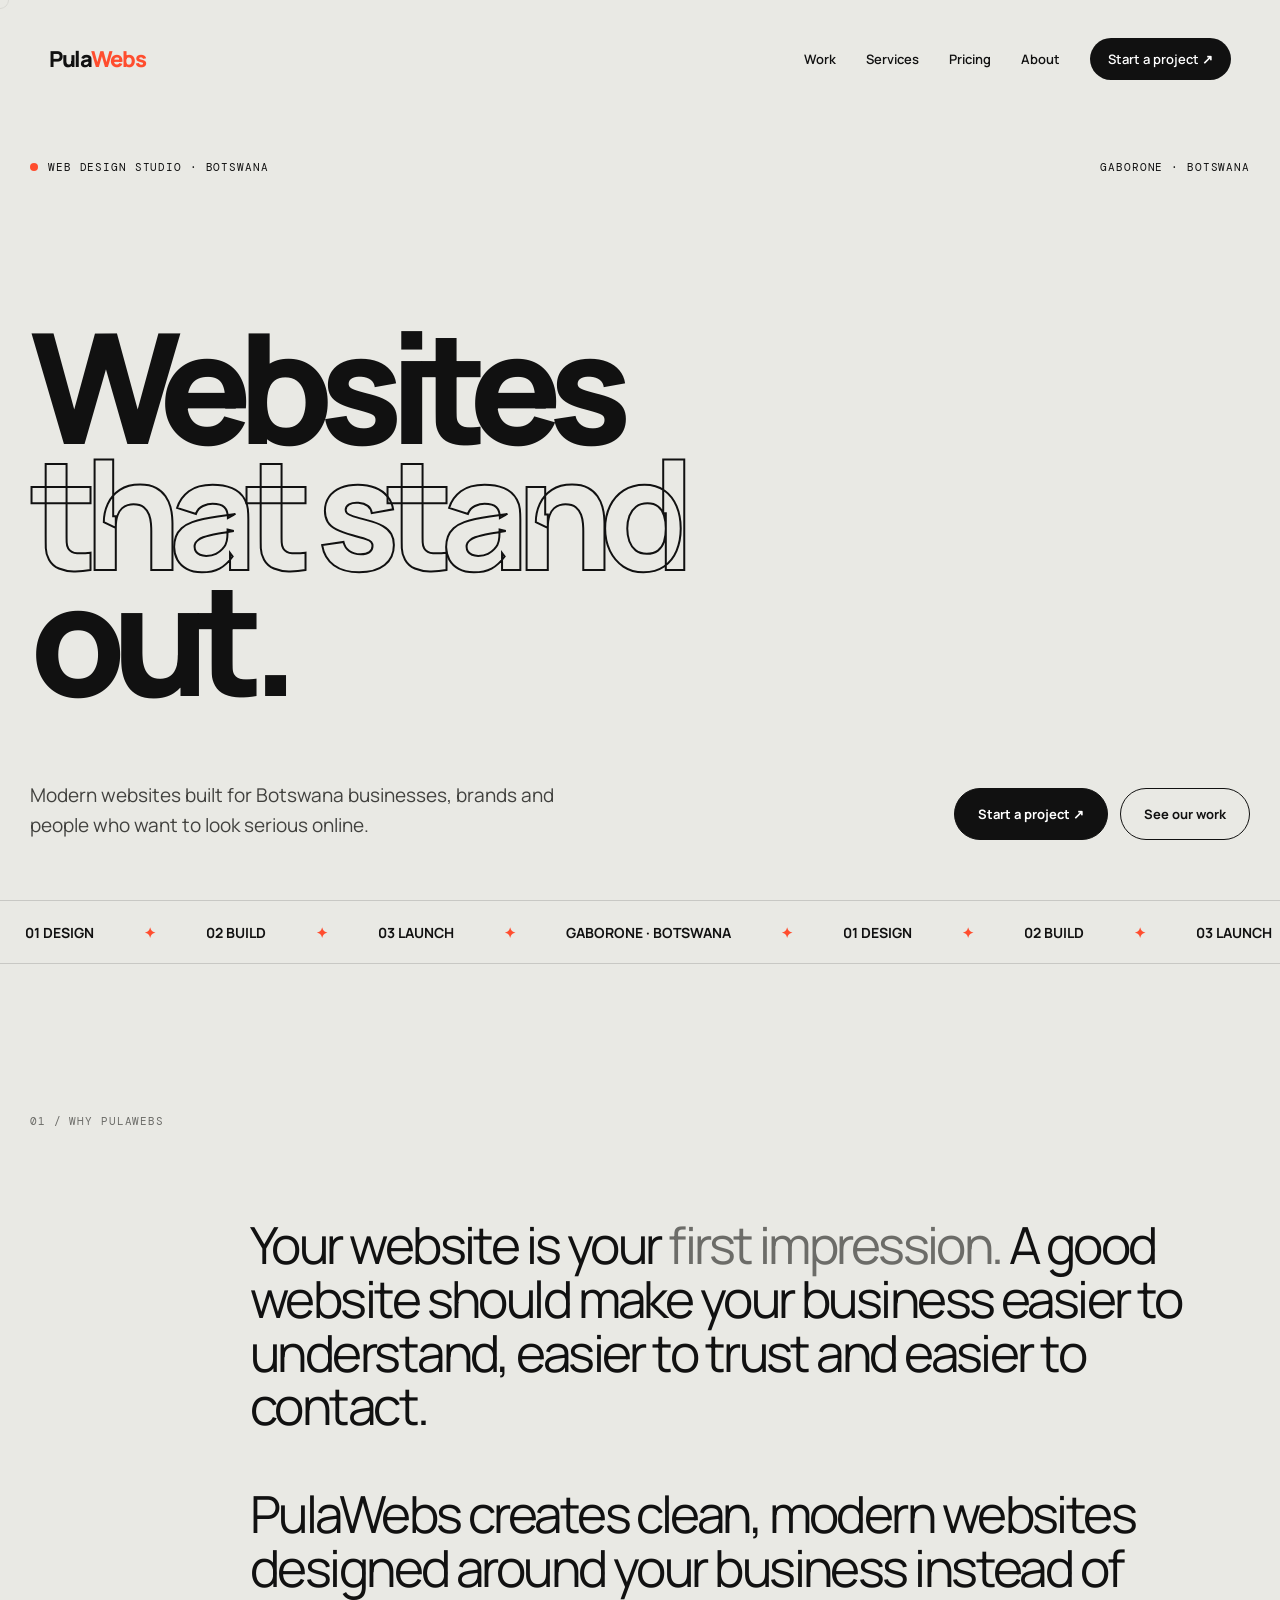
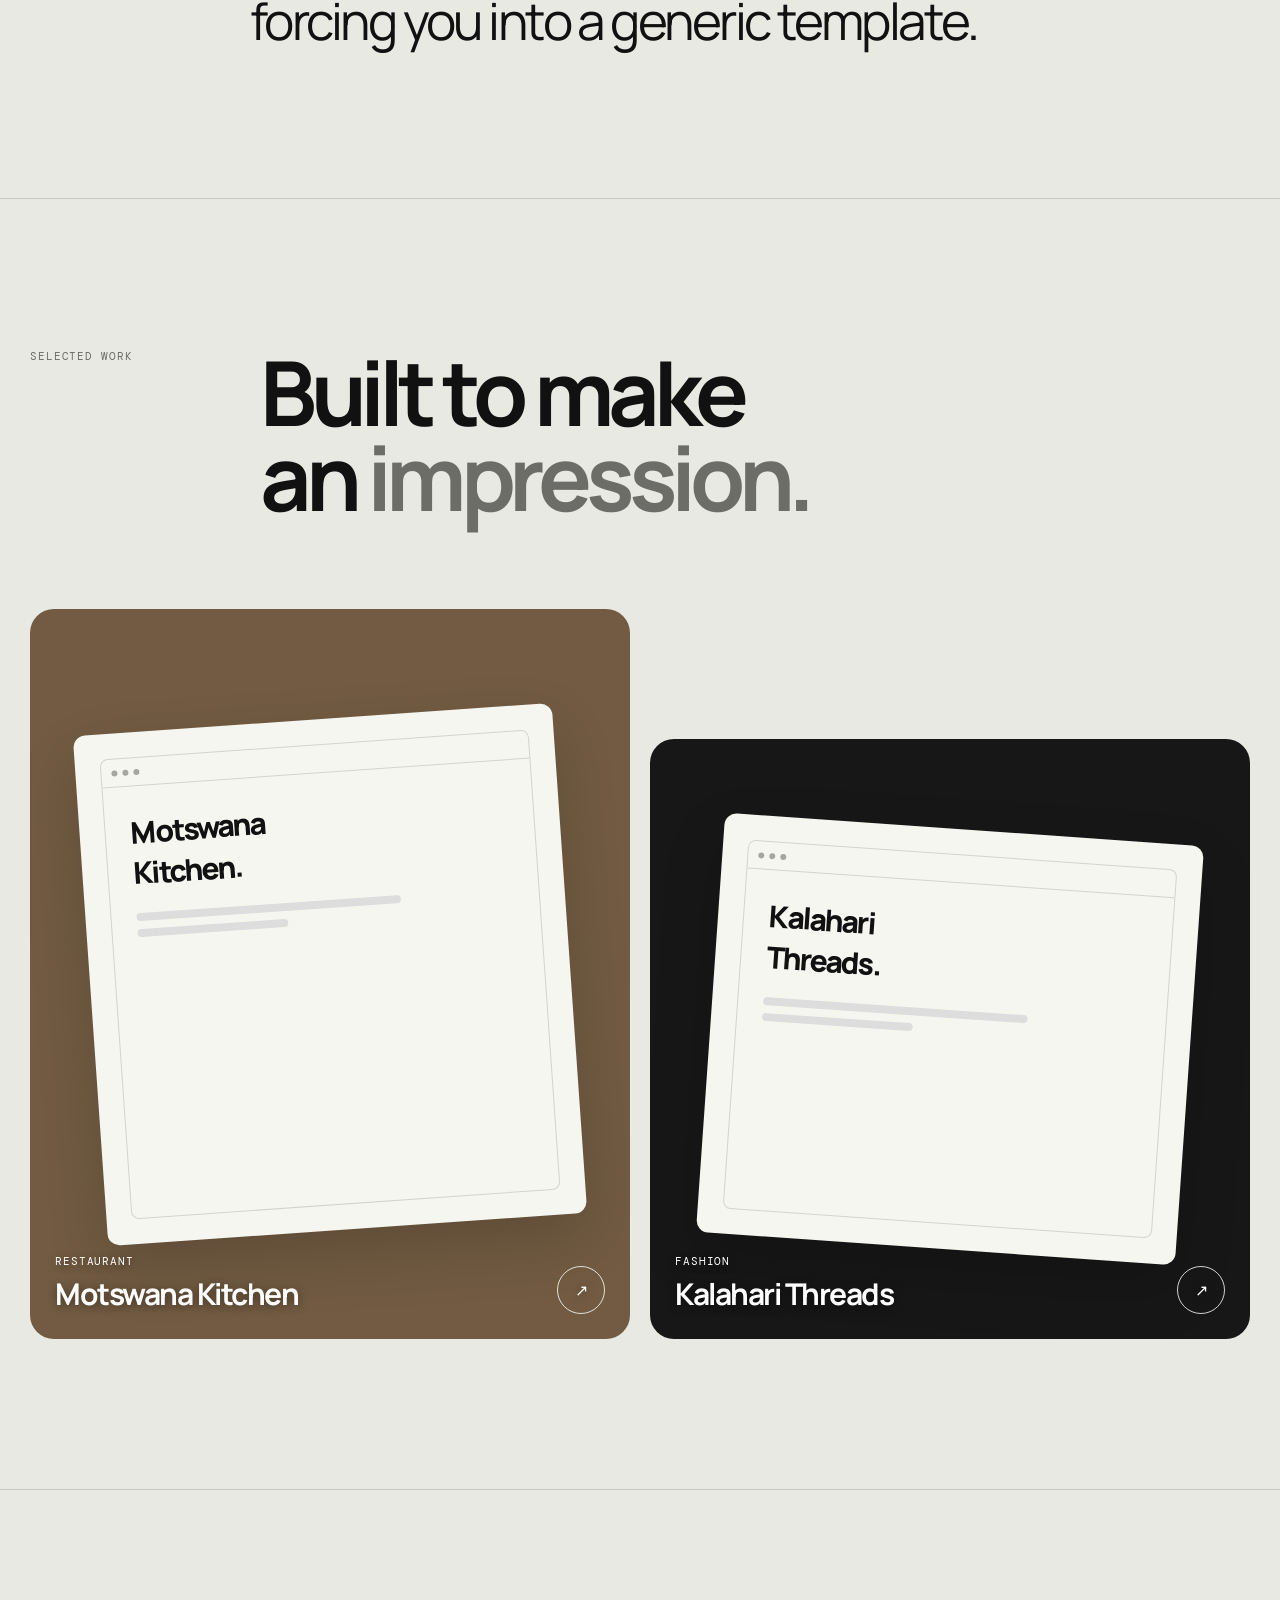
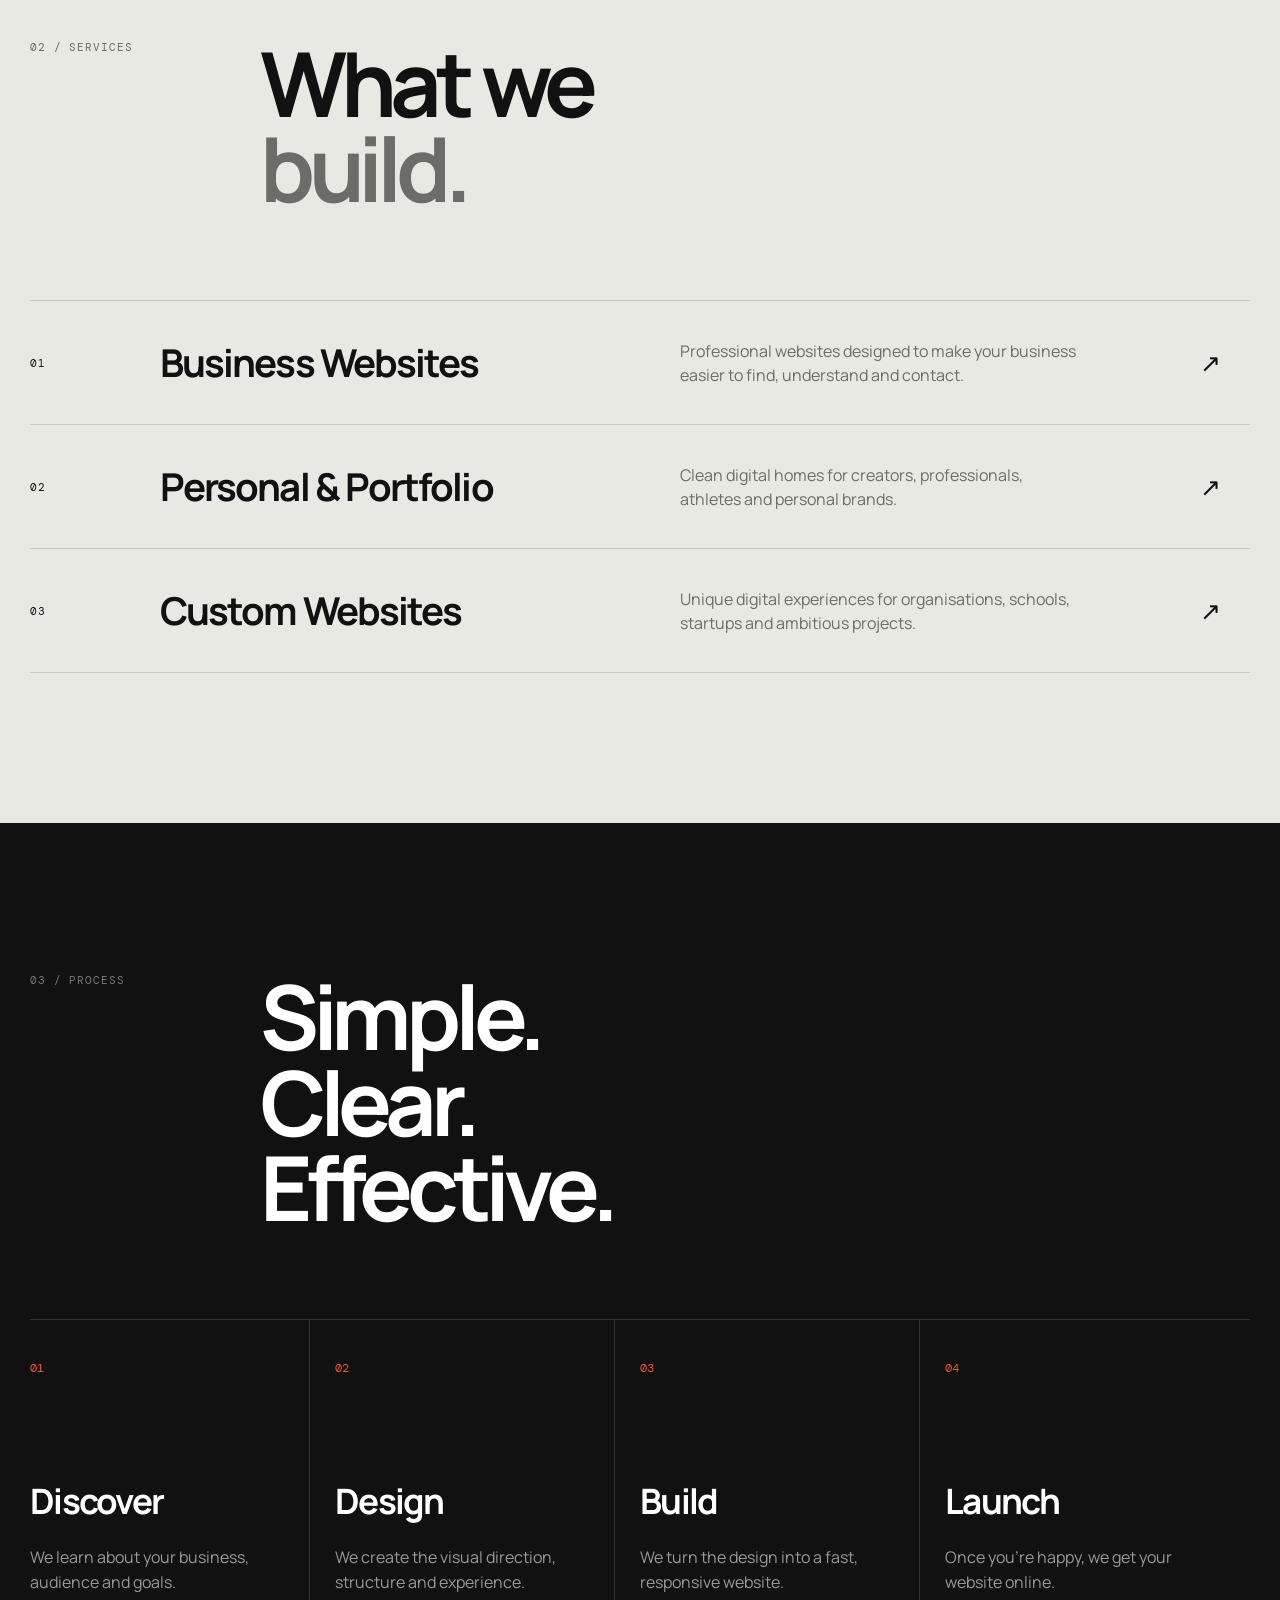
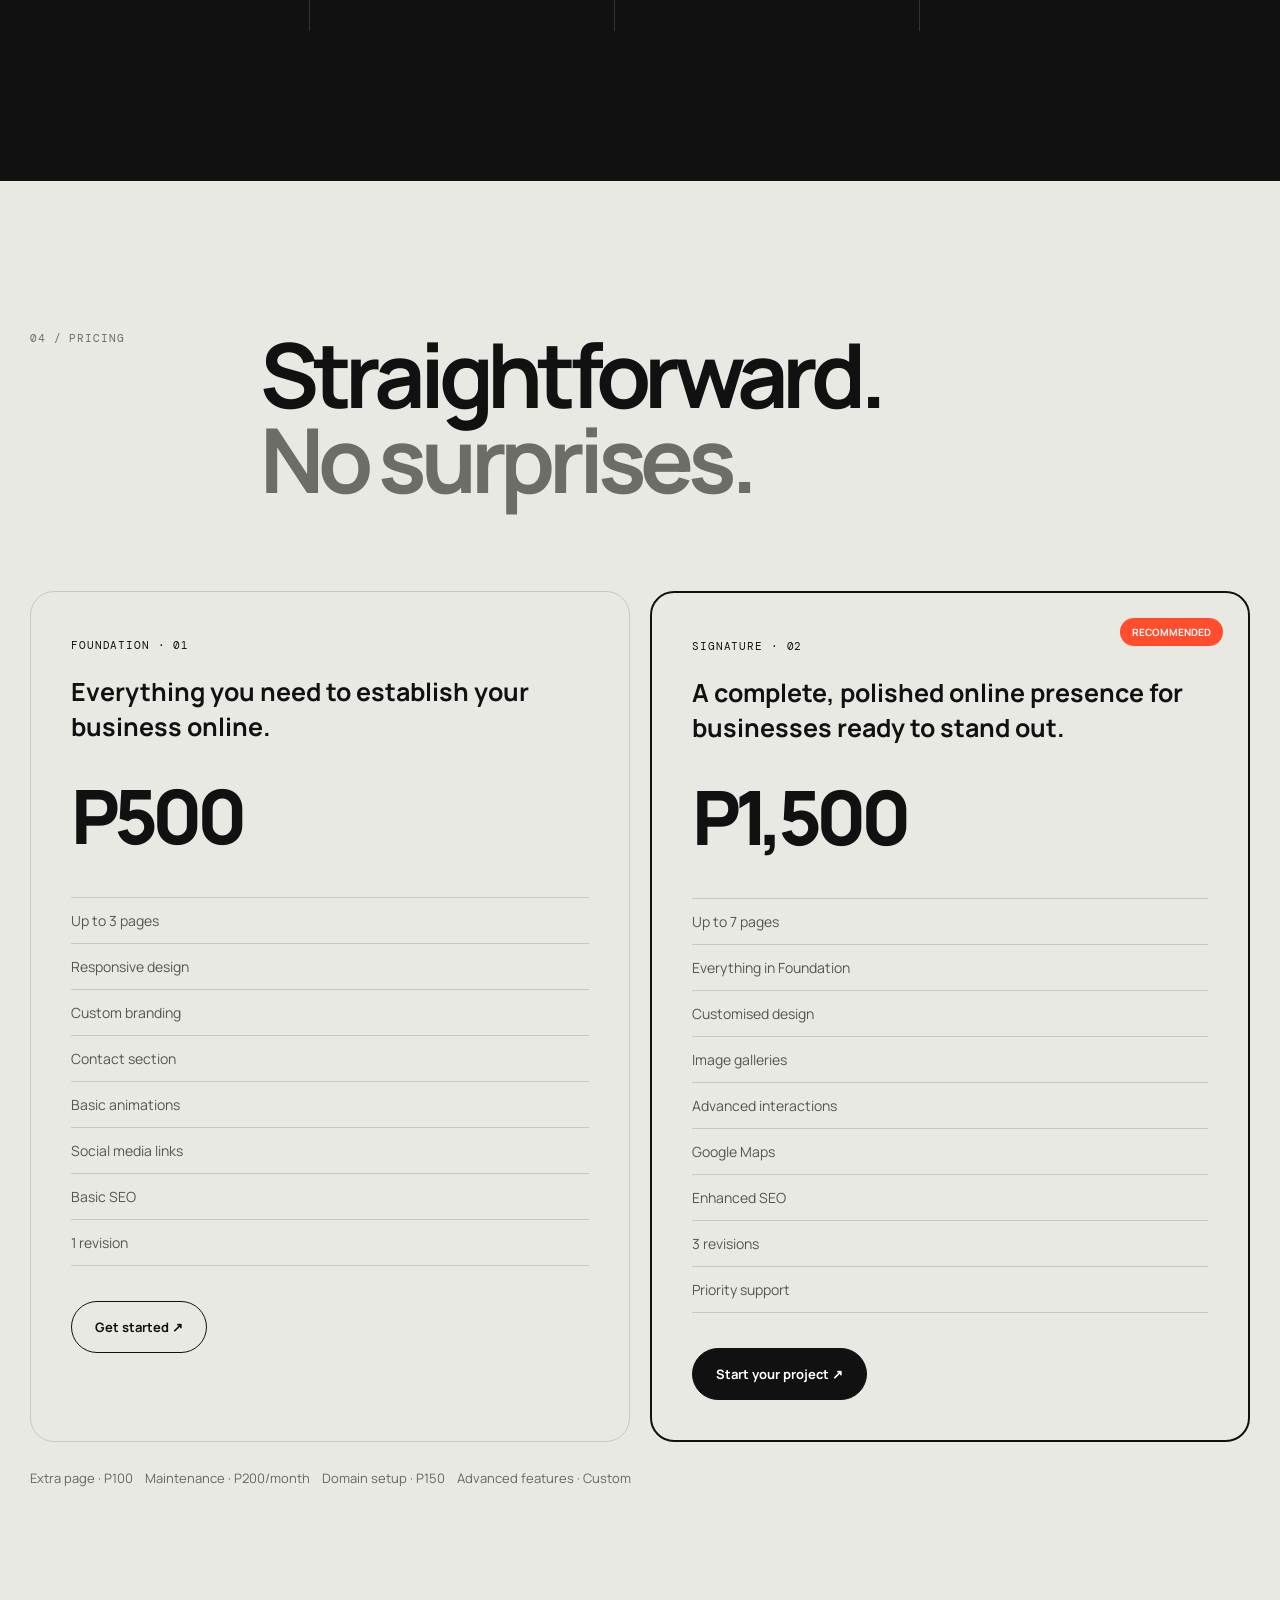
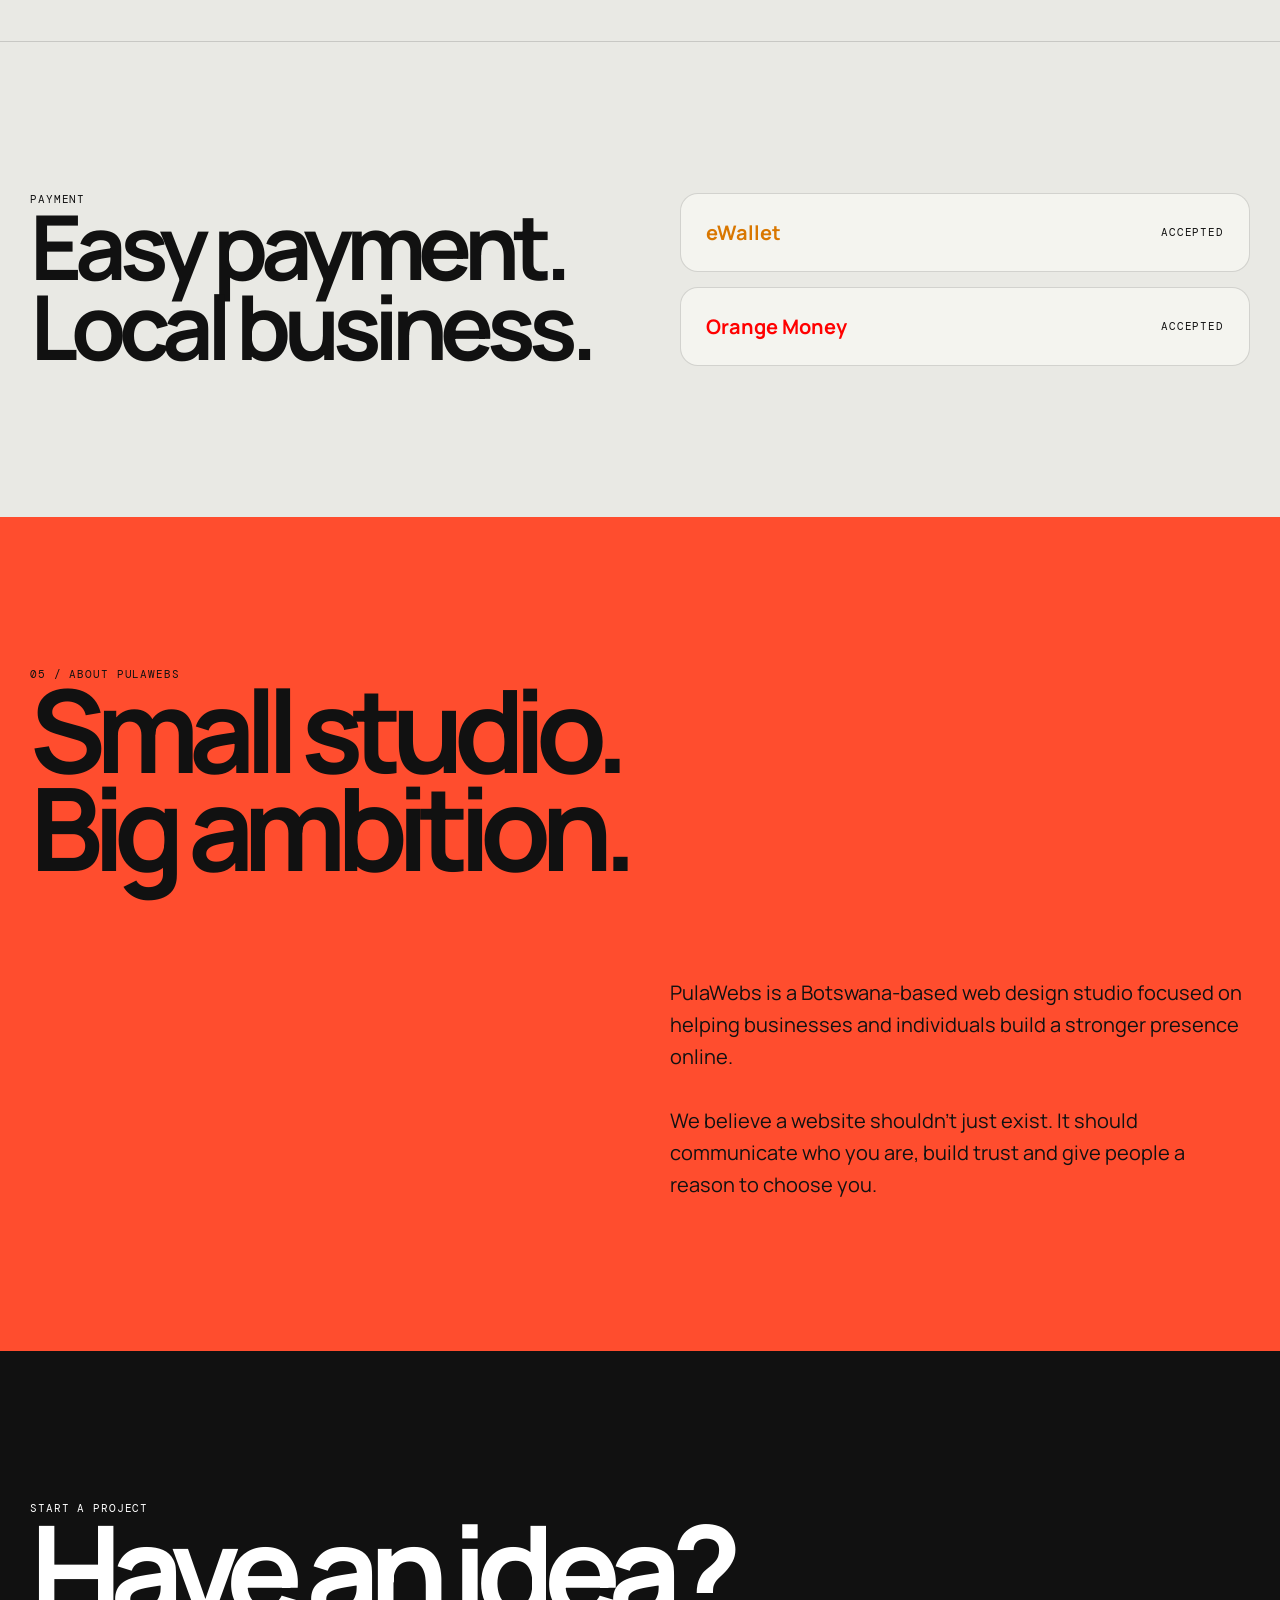
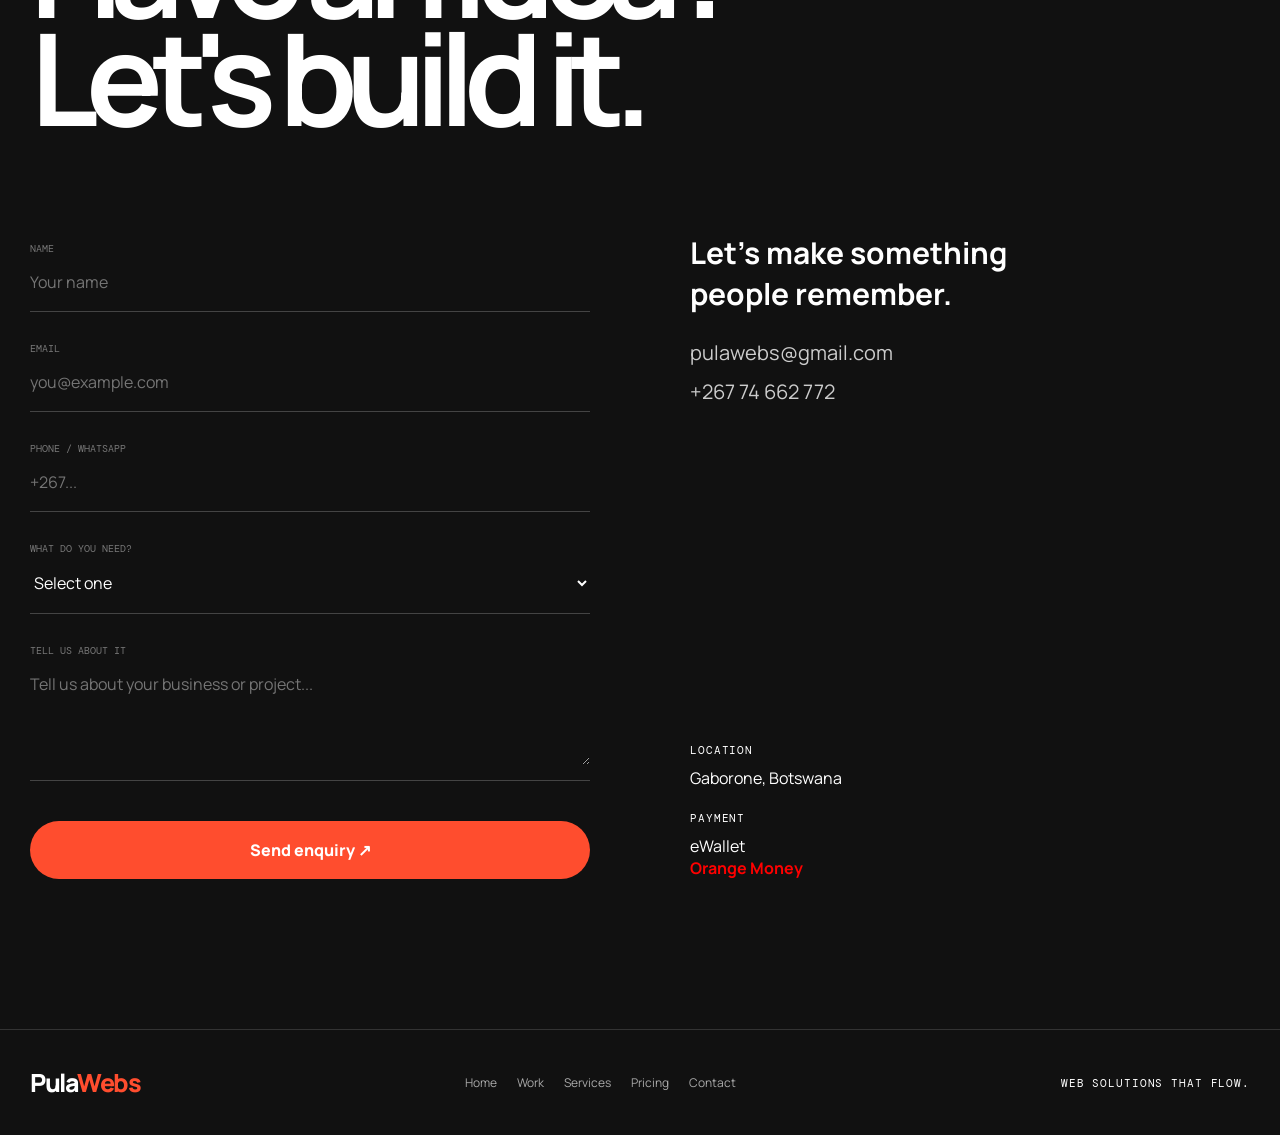
==== commit aacae7c5: "Update index.html" ====
--- a/index.html
+++ b/index.html
@@ -1,1198 +1,2198 @@
 <!DOCTYPE html>
 <html lang="en">
 <head>
-    <meta charset="UTF-8">
-
-    <meta
-        name="viewport"
-        content="width=device-width, initial-scale=1.0"
-    >
-
-    <meta
-        name="description"
-        content="PulaWebs creates modern websites for businesses, brands and organisations in Botswana."
-    >
-
-    <title>PulaWebs — Modern Websites for Botswana</title>
-
-    <link rel="stylesheet" href="style.css">
+  <meta charset="UTF-8">
+  <meta name="viewport" content="width=device-width, initial-scale=1.0">
+
+  <meta
+    name="description"
+    content="PulaWebs is a Botswana web design studio creating modern websites for businesses, brands and people."
+  >
+
+  <title>PulaWebs — Web Design Studio · Botswana</title>
+
+  <link rel="preconnect" href="https://fonts.googleapis.com">
+  <link rel="preconnect" href="https://fonts.gstatic.com" crossorigin>
+
+  <link
+    href="https://fonts.googleapis.com/css2?family=DM+Mono:wght@400;500&family=Manrope:wght@400;500;600;700;800&display=swap"
+    rel="stylesheet"
+  >
+
+  <style>
+    :root {
+      --bg: #e9e9e4;
+      --surface: #f4f4ef;
+      --dark: #111111;
+      --muted: #6c6c68;
+      --line: rgba(17,17,17,.15);
+      --accent: #ff4d2e;
+      --white: #ffffff;
+      --radius: 24px;
+      --max: 1400px;
+    }
+
+    * {
+      margin: 0;
+      padding: 0;
+      box-sizing: border-box;
+    }
+
+    html {
+      scroll-behavior: smooth;
+    }
+
+    body {
+      font-family: "Manrope", sans-serif;
+      background: var(--bg);
+      color: var(--dark);
+      overflow-x: hidden;
+    }
+
+    a {
+      color: inherit;
+      text-decoration: none;
+    }
+
+    button,
+    input,
+    textarea,
+    select {
+      font: inherit;
+    }
+
+    .mono {
+      font-family: "DM Mono", monospace;
+      font-size: 11px;
+      letter-spacing: .08em;
+      text-transform: uppercase;
+    }
+
+    /* =========================
+       CURSOR
+    ========================= */
+
+    .cursor {
+      position: fixed;
+      width: 18px;
+      height: 18px;
+      border: 1px solid var(--dark);
+      border-radius: 50%;
+      pointer-events: none;
+      z-index: 9999;
+      transform: translate(-50%, -50%);
+      transition:
+        width .25s ease,
+        height .25s ease,
+        background .25s ease,
+        border-color .25s ease;
+      mix-blend-mode: difference;
+    }
+
+    .cursor.active {
+      width: 65px;
+      height: 65px;
+      background: var(--white);
+      border-color: var(--white);
+    }
+
+    @media (max-width: 800px) {
+      .cursor {
+        display: none;
+      }
+    }
+
+    /* =========================
+       NAV
+    ========================= */
+
+    nav {
+      position: fixed;
+      top: 0;
+      left: 0;
+      width: 100%;
+      z-index: 1000;
+      padding: 22px 30px;
+      transition: .35s ease;
+    }
+
+    nav.scrolled {
+      padding: 14px 20px;
+    }
+
+    .nav-inner {
+      max-width: var(--max);
+      margin: auto;
+      display: flex;
+      justify-content: space-between;
+      align-items: center;
+      padding: 15px 18px;
+      border: 1px solid transparent;
+      transition: .35s ease;
+    }
+
+    nav.scrolled .nav-inner {
+      background: rgba(233,233,228,.82);
+      backdrop-filter: blur(18px);
+      border-color: var(--line);
+      border-radius: 100px;
+    }
+
+    .logo {
+      font-size: 22px;
+      font-weight: 800;
+      letter-spacing: -.06em;
+    }
+
+    .logo span {
+      color: var(--accent);
+    }
+
+    .nav-links {
+      display: flex;
+      gap: 30px;
+      align-items: center;
+    }
+
+    .nav-links a {
+      font-size: 13px;
+      font-weight: 600;
+      position: relative;
+    }
+
+    .nav-links a::after {
+      content: "";
+      position: absolute;
+      left: 0;
+      bottom: -5px;
+      width: 0;
+      height: 1px;
+      background: var(--dark);
+      transition: .3s;
+    }
+
+    .nav-links a:hover::after {
+      width: 100%;
+    }
+
+    .nav-cta {
+      background: var(--dark);
+      color: white;
+      padding: 12px 18px;
+      border-radius: 100px;
+    }
+
+    .nav-cta::after {
+      display: none;
+    }
+
+    .menu {
+      display: none;
+      border: 0;
+      background: none;
+      font-size: 22px;
+      cursor: pointer;
+    }
+
+    /* =========================
+       HERO
+    ========================= */
+
+    .hero {
+      min-height: 100vh;
+      max-width: var(--max);
+      margin: auto;
+      padding: 160px 30px 60px;
+      display: flex;
+      flex-direction: column;
+      justify-content: space-between;
+    }
+
+    .hero-top {
+      display: flex;
+      justify-content: space-between;
+      align-items: flex-start;
+    }
+
+    .eyebrow {
+      display: flex;
+      align-items: center;
+      gap: 10px;
+    }
+
+    .dot {
+      width: 8px;
+      height: 8px;
+      background: var(--accent);
+      border-radius: 50%;
+      animation: pulse 1.8s infinite;
+    }
+
+    @keyframes pulse {
+      0%,100% {
+        opacity: 1;
+        transform: scale(1);
+      }
+
+      50% {
+        opacity: .4;
+        transform: scale(.7);
+      }
+    }
+
+    .hero-location {
+      text-align: right;
+    }
+
+    .hero-title {
+      margin-top: 80px;
+      font-size: clamp(70px, 12vw, 190px);
+      line-height: .82;
+      letter-spacing: -.09em;
+      font-weight: 800;
+      max-width: 1250px;
+    }
+
+    .hero-title .outline {
+      color: transparent;
+      -webkit-text-stroke: 2px var(--dark);
+    }
+
+    .hero-bottom {
+      margin-top: 80px;
+      display: grid;
+      grid-template-columns: 1fr 1fr;
+      gap: 40px;
+      align-items: end;
+    }
+
+    .hero-description {
+      max-width: 530px;
+      font-size: 19px;
+      line-height: 1.55;
+      color: #41413e;
+    }
+
+    .hero-actions {
+      display: flex;
+      justify-content: flex-end;
+      gap: 12px;
+    }
+
+    .button {
+      display: inline-flex;
+      align-items: center;
+      justify-content: center;
+      gap: 12px;
+      padding: 16px 23px;
+      border-radius: 100px;
+      border: 1px solid var(--dark);
+      transition: .3s ease;
+      font-size: 13px;
+      font-weight: 700;
+    }
+
+    .button.primary {
+      background: var(--dark);
+      color: var(--white);
+    }
+
+    .button:hover {
+      transform: translateY(-4px);
+    }
+
+    .button.primary:hover {
+      background: var(--accent);
+      border-color: var(--accent);
+    }
+
+    /* =========================
+       MARQUEE
+    ========================= */
+
+    .marquee {
+      overflow: hidden;
+      border-top: 1px solid var(--line);
+      border-bottom: 1px solid var(--line);
+      padding: 20px 0;
+      white-space: nowrap;
+    }
+
+    .marquee-track {
+      display: inline-flex;
+      animation: marquee 25s linear infinite;
+    }
+
+    .marquee span {
+      font-size: 14px;
+      font-weight: 700;
+      text-transform: uppercase;
+      margin: 0 25px;
+    }
+
+    .marquee .orange {
+      color: var(--accent);
+    }
+
+    @keyframes marquee {
+      from {
+        transform: translateX(0);
+      }
+
+      to {
+        transform: translateX(-50%);
+      }
+    }
+
+    /* =========================
+       SECTION
+    ========================= */
+
+    section {
+      max-width: var(--max);
+      margin: auto;
+      padding: 150px 30px;
+    }
+
+    .section-header {
+      display: grid;
+      grid-template-columns: 180px 1fr;
+      gap: 50px;
+      margin-bottom: 90px;
+    }
+
+    .section-number {
+      color: var(--muted);
+    }
+
+    .section-title {
+      font-size: clamp(48px, 7vw, 100px);
+      line-height: .95;
+      letter-spacing: -.07em;
+      max-width: 900px;
+    }
+
+    .section-title em {
+      font-style: normal;
+      color: var(--muted);
+    }
+
+    /* =========================
+       INTRO
+    ========================= */
+
+    .intro {
+      border-bottom: 1px solid var(--line);
+    }
+
+    .intro-text {
+      max-width: 1000px;
+      margin-left: auto;
+      font-size: clamp(32px, 4vw, 65px);
+      line-height: 1.05;
+      letter-spacing: -.05em;
+    }
+
+    .intro-text span {
+      color: var(--muted);
+    }
+
+    /* =========================
+       WORK
+    ========================= */
+
+    .work-grid {
+      display: grid;
+      grid-template-columns: 1fr 1fr;
+      gap: 20px;
+    }
+
+    .project {
+      position: relative;
+      min-height: 600px;
+      overflow: hidden;
+      border-radius: var(--radius);
+      background: #cfcfca;
+      transition: .5s cubic-bezier(.2,.8,.2,1);
+    }
+
+    .project:nth-child(2) {
+      margin-top: 130px;
+    }
+
+    .project:hover {
+      transform: translateY(-12px);
+    }
+
+    .project-image {
+      position: absolute;
+      inset: 0;
+      display: flex;
+      align-items: center;
+      justify-content: center;
+      overflow: hidden;
+    }
+
+    .project-visual {
+      width: 80%;
+      height: 70%;
+      background: #f6f6f1;
+      border-radius: 12px;
+      box-shadow: 0 25px 60px rgba(0,0,0,.16);
+      transform: rotate(-4deg);
+      transition: .7s cubic-bezier(.2,.8,.2,1);
+      padding: 25px;
+    }
+
+    .project:nth-child(2) .project-visual {
+      transform: rotate(4deg);
+    }
+
+    .project:hover .project-visual {
+      transform: rotate(0) scale(1.04);
+    }
+
+    .mock-browser {
+      width: 100%;
+      height: 100%;
+      border: 1px solid var(--line);
+      border-radius: 8px;
+      overflow: hidden;
+    }
+
+    .browser-bar {
+      height: 28px;
+      border-bottom: 1px solid var(--line);
+      display: flex;
+      gap: 5px;
+      align-items: center;
+      padding: 0 10px;
+    }
+
+    .browser-dot {
+      width: 6px;
+      height: 6px;
+      background: var(--dark);
+      border-radius: 50%;
+      opacity: .35;
+    }
+
+    .browser-content {
+      padding: 25px;
+    }
+
+    .mock-title {
+      font-size: 30px;
+      font-weight: 800;
+      letter-spacing: -.06em;
+      margin-bottom: 20px;
+    }
+
+    .mock-line {
+      height: 8px;
+      width: 70%;
+      background: #ddd;
+      margin-bottom: 8px;
+      border-radius: 10px;
+    }
+
+    .mock-line.small {
+      width: 40%;
+    }
+
+    .project-info {
+      position: absolute;
+      left: 25px;
+      right: 25px;
+      bottom: 25px;
+      display: flex;
+      justify-content: space-between;
+      align-items: end;
+      color: white;
+      z-index: 2;
+      text-shadow: 0 2px 10px rgba(0,0,0,.4);
+    }
+
+    .project-info h3 {
+      font-size: 30px;
+      letter-spacing: -.05em;
+      margin-top: 5px;
+    }
+
+    .project-link {
+      width: 48px;
+      height: 48px;
+      border: 1px solid rgba(255,255,255,.8);
+      border-radius: 50%;
+      display: grid;
+      place-items: center;
+      transition: .3s;
+    }
+
+    .project:hover .project-link {
+      background: white;
+      color: black;
+      transform: rotate(45deg);
+    }
+
+    .project-one {
+      background: #725b42;
+    }
+
+    .project-two {
+      background: #171717;
+    }
+
+    /* =========================
+       SERVICES
+    ========================= */
+
+    .services {
+      border-top: 1px solid var(--line);
+    }
+
+    .service-list {
+      border-top: 1px solid var(--line);
+    }
+
+    .service {
+      display: grid;
+      grid-template-columns: 100px 1fr 1fr 50px;
+      gap: 30px;
+      align-items: center;
+      padding: 35px 0;
+      border-bottom: 1px solid var(--line);
+      transition: .35s;
+    }
+
+    .service:hover {
+      padding-left: 20px;
+      padding-right: 20px;
+      background: rgba(255,255,255,.35);
+    }
+
+    .service h3 {
+      font-size: clamp(25px, 3vw, 40px);
+      letter-spacing: -.05em;
+    }
+
+    .service p {
+      color: var(--muted);
+      line-height: 1.5;
+      max-width: 400px;
+    }
+
+    .service-arrow {
+      font-size: 25px;
+      transition: .3s;
+    }
+
+    .service:hover .service-arrow {
+      transform: rotate(45deg);
+      color: var(--accent);
+    }
+
+    /* =========================
+       PROCESS
+    ========================= */
+
+    .process {
+      background: var(--dark);
+      color: white;
+      max-width: none;
+      padding-left: max(30px, calc((100vw - 1340px)/2));
+      padding-right: max(30px, calc((100vw - 1340px)/2));
+    }
+
+    .process .section-number {
+      color: #777;
+    }
+
+    .process-grid {
+      display: grid;
+      grid-template-columns: repeat(4, 1fr);
+      border-top: 1px solid #333;
+    }
+
+    .process-card {
+      padding: 35px 25px 35px 0;
+      border-right: 1px solid #333;
+      margin-right: 25px;
+    }
+
+    .process-card:last-child {
+      border-right: 0;
+    }
+
+    .process-card-number {
+      font-family: "DM Mono", monospace;
+      color: var(--accent);
+      font-size: 12px;
+    }
+
+    .process-card h3 {
+      font-size: 35px;
+      letter-spacing: -.05em;
+      margin: 100px 0 20px;
+    }
+
+    .process-card p {
+      color: #999;
+      line-height: 1.6;
+      max-width: 250px;
+    }
+
+    /* =========================
+       PRICING
+    ========================= */
+
+    .pricing-grid {
+      display: grid;
+      grid-template-columns: 1fr 1fr;
+      gap: 20px;
+    }
+
+    .price-card {
+      border: 1px solid var(--line);
+      border-radius: var(--radius);
+      padding: 40px;
+      position: relative;
+      transition: .4s;
+    }
+
+    .price-card:hover {
+      transform: translateY(-8px);
+      background: var(--surface);
+    }
+
+    .price-card.recommended {
+      border: 2px solid var(--dark);
+    }
+
+    .recommended-label {
+      position: absolute;
+      right: 25px;
+      top: 25px;
+      background: var(--accent);
+      color: white;
+      padding: 7px 12px;
+      border-radius: 100px;
+      font-size: 10px;
+      font-weight: 700;
+    }
+
+    .price-card h3 {
+      font-size: 25px;
+      margin: 20px 0;
+    }
+
+    .price {
+      font-size: 75px;
+      font-weight: 800;
+      letter-spacing: -.08em;
+      margin-bottom: 30px;
+    }
+
+    .price span {
+      font-size: 15px;
+      color: var(--muted);
+      letter-spacing: 0;
+    }
+
+    .features {
+      list-style: none;
+      border-top: 1px solid var(--line);
+      margin-bottom: 35px;
+    }
+
+    .features li {
+      padding: 13px 0;
+      border-bottom: 1px solid var(--line);
+      color: #555;
+      font-size: 14px;
+    }
+
+    /* =========================
+       PAYMENT
+    ========================= */
+
+    .payment {
+      display: grid;
+      grid-template-columns: 1fr 1fr;
+      gap: 80px;
+      align-items: center;
+      border-top: 1px solid var(--line);
+    }
+
+    .payment h2 {
+      font-size: clamp(50px, 7vw, 100px);
+      line-height: .9;
+      letter-spacing: -.08em;
+    }
+
+    .payment-options {
+      display: grid;
+      gap: 15px;
+    }
+
+    .payment-card {
+      padding: 25px;
+      border: 1px solid var(--line);
+      border-radius: 18px;
+      display: flex;
+      justify-content: space-between;
+      align-items: center;
+      background: var(--surface);
+    }
+
+    .payment-card strong {
+      font-size: 20px;
+    }
+
+    .payment-card:first-child strong {
+      color: #d97700;
+    }
+
+    .payment-card:last-child strong {
+      color: red;
+    }
+
+    /* =========================
+       ABOUT
+    ========================= */
+
+    .about {
+      background: var(--accent);
+      max-width: none;
+      padding-left: max(30px, calc((100vw - 1340px)/2));
+      padding-right: max(30px, calc((100vw - 1340px)/2));
+    }
+
+    .about h2 {
+      font-size: clamp(60px, 9vw, 130px);
+      letter-spacing: -.09em;
+      line-height: .85;
+      max-width: 1100px;
+    }
+
+    .about-bottom {
+      margin-top: 100px;
+      display: grid;
+      grid-template-columns: 1fr 1fr;
+      gap: 60px;
+    }
+
+    .about-bottom p {
+      font-size: 20px;
+      line-height: 1.6;
+      max-width: 600px;
+    }
+
+    /* =========================
+       CONTACT
+    ========================= */
+
+    .contact {
+      background: var(--dark);
+      color: white;
+      max-width: none;
+      padding-left: max(30px, calc((100vw - 1340px)/2));
+      padding-right: max(30px, calc((100vw - 1340px)/2));
+    }
+
+    .contact-title {
+      font-size: clamp(60px, 10vw, 150px);
+      line-height: .85;
+      letter-spacing: -.09em;
+      margin-bottom: 100px;
+    }
+
+    .contact-layout {
+      display: grid;
+      grid-template-columns: 1fr 1fr;
+      gap: 100px;
+    }
+
+    form {
+      display: grid;
+      gap: 20px;
+    }
+
+    .field {
+      border-bottom: 1px solid #444;
+      padding: 10px 0;
+    }
+
+    .field label {
+      display: block;
+      font-family: "DM Mono", monospace;
+      font-size: 10px;
+      text-transform: uppercase;
+      color: #777;
+      margin-bottom: 8px;
+    }
+
+    .field input,
+    .field textarea,
+    .field select {
+      width: 100%;
+      background: transparent;
+      border: 0;
+      outline: none;
+      color: white;
+      padding: 8px 0;
+    }
+
+    .field select {
+      color: white;
+    }
+
+    .field option {
+      color: black;
+    }
+
+    .field textarea {
+      min-height: 100px;
+      resize: vertical;
+    }
+
+    .contact-button {
+      margin-top: 20px;
+      border: 0;
+      background: var(--accent);
+      color: white;
+      padding: 18px 25px;
+      border-radius: 100px;
+      cursor: pointer;
+      font-weight: 800;
+      transition: .3s;
+    }
+
+    .contact-button:hover {
+      transform: translateY(-4px);
+    }
+
+    .contact-details {
+      display: flex;
+      flex-direction: column;
+      justify-content: space-between;
+    }
+
+    .contact-details h3 {
+      font-size: 30px;
+      margin-bottom: 25px;
+    }
+
+    .contact-link {
+      display: block;
+      font-size: 20px;
+      margin-bottom: 12px;
+      color: #ccc;
+      transition: .3s;
+    }
+
+    .contact-link:hover {
+      color: var(--accent);
+    }
+
+    /* =========================
+       FOOTER
+    ========================= */
+
+    footer {
+      background: var(--dark);
+      color: white;
+      padding: 35px 30px;
+      border-top: 1px solid #333;
+    }
+
+    .footer-inner {
+      max-width: var(--max);
+      margin: auto;
+      display: flex;
+      justify-content: space-between;
+      align-items: center;
+    }
+
+    .footer-logo {
+      font-size: 25px;
+      font-weight: 800;
+      letter-spacing: -.06em;
+    }
+
+    .footer-logo span {
+      color: var(--accent);
+    }
+
+    .footer-links {
+      display: flex;
+      gap: 20px;
+      font-size: 12px;
+      color: #aaa;
+    }
+
+    /* =========================
+       REVEAL
+    ========================= */
+
+    .reveal {
+      opacity: 0;
+      transform: translateY(45px);
+      transition: opacity .9s ease, transform .9s ease;
+    }
+
+    .reveal.visible {
+      opacity: 1;
+      transform: translateY(0);
+    }
+
+    /* =========================
+       MOBILE
+    ========================= */
+
+    @media (max-width: 900px) {
+
+      nav {
+        padding: 12px;
+      }
+
+      .nav-inner {
+        padding: 13px 15px;
+      }
+
+      .nav-links {
+        position: fixed;
+        top: 75px;
+        left: 12px;
+        right: 12px;
+        background: var(--dark);
+        color: white;
+        border-radius: 20px;
+        padding: 25px;
+        display: none;
+        flex-direction: column;
+        align-items: flex-start;
+      }
+
+      .nav-links.active {
+        display: flex;
+      }
+
+      .menu {
+        display: block;
+      }
+
+      .hero {
+        padding: 130px 20px 50px;
+      }
+
+      .hero-top {
+        flex-direction: column;
+        gap: 20px;
+      }
+
+      .hero-location {
+        text-align: left;
+      }
+
+      .hero-title {
+        margin-top: 70px;
+      }
+
+      .hero-bottom {
+        grid-template-columns: 1fr;
+      }
+
+      .hero-actions {
+        justify-content: flex-start;
+        flex-wrap: wrap;
+      }
+
+      section {
+        padding: 100px 20px;
+      }
+
+      .section-header {
+        grid-template-columns: 1fr;
+        gap: 20px;
+        margin-bottom: 55px;
+      }
+
+      .work-grid,
+      .pricing-grid,
+      .payment,
+      .contact-layout {
+        grid-template-columns: 1fr;
+      }
+
+      .project {
+        min-height: 500px;
+      }
+
+      .project:nth-child(2) {
+        margin-top: 0;
+      }
+
+      .service {
+        grid-template-columns: 50px 1fr 30px;
+      }
+
+      .service p {
+        display: none;
+      }
+
+      .process-grid {
+        grid-template-columns: 1fr 1fr;
+      }
+
+      .process-card {
+        border-bottom: 1px solid #333;
+        padding-bottom: 45px;
+        margin-bottom: 20px;
+      }
+
+      .process-card h3 {
+        margin-top: 60px;
+      }
+
+      .about,
+      .process,
+      .contact {
+        padding-left: 20px;
+        padding-right: 20px;
+      }
+
+      .about-bottom {
+        grid-template-columns: 1fr;
+        margin-top: 60px;
+      }
+
+      .contact-layout {
+        gap: 60px;
+      }
+
+      .footer-inner {
+        flex-direction: column;
+        align-items: flex-start;
+        gap: 25px;
+      }
+    }
+
+    @media (max-width: 550px) {
+
+      .hero-title {
+        font-size: 64px;
+      }
+
+      .section-title {
+        font-size: 48px;
+      }
+
+      .project {
+        min-height: 430px;
+      }
+
+      .project-visual {
+        width: 88%;
+        height: 62%;
+      }
+
+      .process-grid {
+        grid-template-columns: 1fr;
+      }
+
+      .price-card {
+        padding: 28px;
+      }
+
+      .price {
+        font-size: 60px;
+      }
+
+      .footer-links {
+        flex-wrap: wrap;
+      }
+    }
+  </style>
 </head>
 
 <body>
 
-    <!-- =========================================================
-         NAVIGATION
-    ========================================================== -->
-
-    <header class="site-header">
-
-        <nav class="main-nav">
-
-            <a href="#home" class="brand">
-                <img
-                    src="images/pulawebs.png"
-                    alt="PulaWebs"
-                    class="brand-logo"
-                >
+  <div class="cursor"></div>
+
+  <!-- =========================
+       NAVIGATION
+  ========================== -->
+
+  <nav id="navbar">
+    <div class="nav-inner">
+
+      <a href="#home" class="logo">
+        Pula<span>Webs</span>
+      </a>
+
+      <div class="nav-links" id="navLinks">
+        <a href="#work">Work</a>
+        <a href="#services">Services</a>
+        <a href="#pricing">Pricing</a>
+        <a href="#about">About</a>
+        <a href="#contact" class="nav-cta">Start a project ↗</a>
+      </div>
+
+      <button class="menu" id="menuButton">
+        ☰
+      </button>
+
+    </div>
+  </nav>
+
+
+  <!-- =========================
+       HERO
+  ========================== -->
+
+  <main>
+
+    <section class="hero" id="home">
+
+      <div class="hero-top">
+
+        <div class="eyebrow mono">
+          <span class="dot"></span>
+          Web Design Studio · Botswana
+        </div>
+
+        <div class="hero-location mono">
+          Gaborone · Botswana
+        </div>
+
+      </div>
+
+      <div>
+
+        <h1 class="hero-title reveal">
+          Websites<br>
+          <span class="outline">that stand</span><br>
+          out.
+        </h1>
+
+        <div class="hero-bottom">
+
+          <p class="hero-description reveal">
+            Modern websites built for Botswana businesses,
+            brands and people who want to look serious online.
+          </p>
+
+          <div class="hero-actions reveal">
+
+            <a href="#contact" class="button primary magnetic">
+              Start a project ↗
             </a>
 
-            <div class="nav-links">
-                <a href="#work">Work</a>
-                <a href="#services">Services</a>
-                <a href="#pricing">Pricing</a>
-                <a href="#about">About</a>
+            <a href="#work" class="button magnetic">
+              See our work
+            </a>
+
+          </div>
+
+        </div>
+
+      </div>
+
+    </section>
+
+
+    <!-- =========================
+         MARQUEE
+    ========================== -->
+
+    <div class="marquee">
+
+      <div class="marquee-track">
+
+        <span>01 Design</span>
+        <span class="orange">✦</span>
+        <span>02 Build</span>
+        <span class="orange">✦</span>
+        <span>03 Launch</span>
+        <span class="orange">✦</span>
+        <span>Gaborone · Botswana</span>
+        <span class="orange">✦</span>
+
+        <span>01 Design</span>
+        <span class="orange">✦</span>
+        <span>02 Build</span>
+        <span class="orange">✦</span>
+        <span>03 Launch</span>
+        <span class="orange">✦</span>
+        <span>Gaborone · Botswana</span>
+
+      </div>
+
+    </div>
+
+
+    <!-- =========================
+         INTRO
+    ========================== -->
+
+    <section class="intro">
+
+      <div class="section-header reveal">
+        <div class="section-number mono">
+          01 / Why PulaWebs
+        </div>
+
+        <div></div>
+      </div>
+
+      <p class="intro-text reveal">
+        Your website is your <span>first impression.</span>
+        A good website should make your business easier
+        to understand, easier to trust and easier to contact.
+        <br><br>
+        PulaWebs creates clean, modern websites designed
+        around your business instead of forcing you into
+        a generic template.
+      </p>
+
+    </section>
+
+
+    <!-- =========================
+         WORK
+    ========================== -->
+
+    <section id="work">
+
+      <div class="section-header reveal">
+
+        <div class="section-number mono">
+          Selected Work
+        </div>
+
+        <h2 class="section-title">
+          Built to make<br>
+          an <em>impression.</em>
+        </h2>
+
+      </div>
+
+
+      <div class="work-grid">
+
+        <!-- DEMO 01 -->
+
+        <article class="project project-one reveal">
+
+          <div class="project-image">
+
+            <div class="project-visual">
+
+              <div class="mock-browser">
+
+                <div class="browser-bar">
+                  <span class="browser-dot"></span>
+                  <span class="browser-dot"></span>
+                  <span class="browser-dot"></span>
+                </div>
+
+                <div class="browser-content">
+
+                  <div class="mock-title">
+                    Motswana<br>
+                    Kitchen.
+                  </div>
+
+                  <div class="mock-line"></div>
+                  <div class="mock-line small"></div>
+
+                </div>
+
+              </div>
+
             </div>
 
-            <a href="#contact" class="nav-cta">
-                Start a project
-                <span>↗</span>
+          </div>
+
+          <div class="project-info">
+
+            <div>
+              <div class="mono">Restaurant</div>
+              <h3>Motswana Kitchen</h3>
+            </div>
+
+            <a
+              class="project-link"
+              href="https://pulawebs.com/demos/motswana%20kitchen/index.html"
+              target="_blank"
+              rel="noopener"
+            >
+              ↗
             </a>
 
-            <button
-                class="menu-toggle"
-                type="button"
-                aria-label="Open navigation menu"
+          </div>
+
+        </article>
+
+
+        <!-- DEMO 02 -->
+
+        <article class="project project-two reveal">
+
+          <div class="project-image">
+
+            <div class="project-visual">
+
+              <div class="mock-browser">
+
+                <div class="browser-bar">
+                  <span class="browser-dot"></span>
+                  <span class="browser-dot"></span>
+                  <span class="browser-dot"></span>
+                </div>
+
+                <div class="browser-content">
+
+                  <div class="mock-title">
+                    Kalahari<br>
+                    Threads.
+                  </div>
+
+                  <div class="mock-line"></div>
+                  <div class="mock-line small"></div>
+
+                </div>
+
+              </div>
+
+            </div>
+
+          </div>
+
+          <div class="project-info">
+
+            <div>
+              <div class="mono">Fashion</div>
+              <h3>Kalahari Threads</h3>
+            </div>
+
+            <a
+              class="project-link"
+              href="https://pulawebs.com/demos/kalahari%20threads/index.html"
+              target="_blank"
+              rel="noopener"
             >
-                ☰
-            </button>
-
-        </nav>
-
-    </header>
-
-
-    <main>
-
-
-        <!-- =====================================================
-             HERO
-        ====================================================== -->
-
-        <section id="home" class="hero">
-
-            <div class="hero-background">
-
-                <div class="hero-grid"></div>
-
-                <div class="hero-glow hero-glow-one"></div>
-                <div class="hero-glow hero-glow-two"></div>
-
+              ↗
+            </a>
+
+          </div>
+
+        </article>
+
+      </div>
+
+    </section>
+
+
+    <!-- =========================
+         SERVICES
+    ========================== -->
+
+    <section class="services" id="services">
+
+      <div class="section-header reveal">
+
+        <div class="section-number mono">
+          02 / Services
+        </div>
+
+        <h2 class="section-title">
+          What we<br>
+          <em>build.</em>
+        </h2>
+
+      </div>
+
+
+      <div class="service-list">
+
+        <div class="service reveal">
+
+          <span class="mono">01</span>
+
+          <h3>Business Websites</h3>
+
+          <p>
+            Professional websites designed to make
+            your business easier to find, understand
+            and contact.
+          </p>
+
+          <span class="service-arrow">↗</span>
+
+        </div>
+
+
+        <div class="service reveal">
+
+          <span class="mono">02</span>
+
+          <h3>Personal & Portfolio</h3>
+
+          <p>
+            Clean digital homes for creators,
+            professionals, athletes and personal brands.
+          </p>
+
+          <span class="service-arrow">↗</span>
+
+        </div>
+
+
+        <div class="service reveal">
+
+          <span class="mono">03</span>
+
+          <h3>Custom Websites</h3>
+
+          <p>
+            Unique digital experiences for organisations,
+            schools, startups and ambitious projects.
+          </p>
+
+          <span class="service-arrow">↗</span>
+
+        </div>
+
+      </div>
+
+    </section>
+
+
+    <!-- =========================
+         PROCESS
+    ========================== -->
+
+    <section class="process">
+
+      <div class="section-header reveal">
+
+        <div class="section-number mono">
+          03 / Process
+        </div>
+
+        <h2 class="section-title">
+          Simple.<br>
+          Clear.<br>
+          Effective.
+        </h2>
+
+      </div>
+
+
+      <div class="process-grid">
+
+        <div class="process-card reveal">
+
+          <span class="process-card-number">01</span>
+
+          <h3>Discover</h3>
+
+          <p>
+            We learn about your business,
+            audience and goals.
+          </p>
+
+        </div>
+
+
+        <div class="process-card reveal">
+
+          <span class="process-card-number">02</span>
+
+          <h3>Design</h3>
+
+          <p>
+            We create the visual direction,
+            structure and experience.
+          </p>
+
+        </div>
+
+
+        <div class="process-card reveal">
+
+          <span class="process-card-number">03</span>
+
+          <h3>Build</h3>
+
+          <p>
+            We turn the design into a fast,
+            responsive website.
+          </p>
+
+        </div>
+
+
+        <div class="process-card reveal">
+
+          <span class="process-card-number">04</span>
+
+          <h3>Launch</h3>
+
+          <p>
+            Once you're happy, we get your
+            website online.
+          </p>
+
+        </div>
+
+      </div>
+
+    </section>
+
+
+    <!-- =========================
+         PRICING
+    ========================== -->
+
+    <section id="pricing">
+
+      <div class="section-header reveal">
+
+        <div class="section-number mono">
+          04 / Pricing
+        </div>
+
+        <h2 class="section-title">
+          Straightforward.<br>
+          <em>No surprises.</em>
+        </h2>
+
+      </div>
+
+
+      <div class="pricing-grid">
+
+        <article class="price-card reveal">
+
+          <span class="mono">Foundation · 01</span>
+
+          <h3>Everything you need to establish your business online.</h3>
+
+          <div class="price">
+            P500
+          </div>
+
+          <ul class="features">
+            <li>Up to 3 pages</li>
+            <li>Responsive design</li>
+            <li>Custom branding</li>
+            <li>Contact section</li>
+            <li>Basic animations</li>
+            <li>Social media links</li>
+            <li>Basic SEO</li>
+            <li>1 revision</li>
+          </ul>
+
+          <a href="#contact" class="button magnetic">
+            Get started ↗
+          </a>
+
+        </article>
+
+
+        <article class="price-card recommended reveal">
+
+          <div class="recommended-label">
+            RECOMMENDED
+          </div>
+
+          <span class="mono">Signature · 02</span>
+
+          <h3>
+            A complete, polished online presence
+            for businesses ready to stand out.
+          </h3>
+
+          <div class="price">
+            P1,500
+          </div>
+
+          <ul class="features">
+            <li>Up to 7 pages</li>
+            <li>Everything in Foundation</li>
+            <li>Customised design</li>
+            <li>Image galleries</li>
+            <li>Advanced interactions</li>
+            <li>Google Maps</li>
+            <li>Enhanced SEO</li>
+            <li>3 revisions</li>
+            <li>Priority support</li>
+          </ul>
+
+          <a href="#contact" class="button primary magnetic">
+            Start your project ↗
+          </a>
+
+        </article>
+
+      </div>
+
+
+      <div style="
+        margin-top:25px;
+        color:#666;
+        font-size:13px;
+        line-height:1.8;
+      " class="reveal">
+
+        Extra page · P100 &nbsp;&nbsp;
+        Maintenance · P200/month &nbsp;&nbsp;
+        Domain setup · P150 &nbsp;&nbsp;
+        Advanced features · Custom
+
+      </div>
+
+    </section>
+
+
+    <!-- =========================
+         PAYMENT
+    ========================== -->
+
+    <section class="payment">
+
+      <div class="reveal">
+
+        <div class="mono">
+          Payment
+        </div>
+
+        <h2>
+          Easy payment.<br>
+          Local business.
+        </h2>
+
+      </div>
+
+
+      <div class="payment-options reveal">
+
+        <div class="payment-card">
+          <strong>eWallet</strong>
+          <span class="mono">Accepted</span>
+        </div>
+
+        <div class="payment-card">
+          <strong>Orange Money</strong>
+          <span class="mono">Accepted</span>
+        </div>
+
+      </div>
+
+    </section>
+
+
+    <!-- =========================
+         ABOUT
+    ========================== -->
+
+    <section class="about" id="about">
+
+      <div class="mono reveal">
+        05 / About PulaWebs
+      </div>
+
+      <h2 class="reveal">
+        Small studio.<br>
+        Big ambition.
+      </h2>
+
+
+      <div class="about-bottom">
+
+        <div></div>
+
+        <p class="reveal">
+          PulaWebs is a Botswana-based web design studio
+          focused on helping businesses and individuals
+          build a stronger presence online.
+          <br><br>
+          We believe a website shouldn't just exist.
+          It should communicate who you are, build trust
+          and give people a reason to choose you.
+        </p>
+
+      </div>
+
+    </section>
+
+
+    <!-- =========================
+         CONTACT
+    ========================== -->
+
+    <section class="contact" id="contact">
+
+      <div class="mono reveal">
+        Start a project
+      </div>
+
+      <h2 class="contact-title reveal">
+        Have an idea?<br>
+        Let's build it.
+      </h2>
+
+
+      <div class="contact-layout">
+
+        <form
+          id="contactForm"
+          class="reveal"
+        >
+
+          <div class="field">
+
+            <label>Name</label>
+
+            <input
+              type="text"
+              name="name"
+              placeholder="Your name"
+              required
+            >
+
+          </div>
+
+
+          <div class="field">
+
+            <label>Email</label>
+
+            <input
+              type="email"
+              name="email"
+              placeholder="you@example.com"
+              required
+            >
+
+          </div>
+
+
+          <div class="field">
+
+            <label>Phone / WhatsApp</label>
+
+            <input
+              type="tel"
+              name="phone"
+              placeholder="+267..."
+            >
+
+          </div>
+
+
+          <div class="field">
+
+            <label>What do you need?</label>
+
+            <select name="service">
+
+              <option value="">
+                Select one
+              </option>
+
+              <option>
+                Business website
+              </option>
+
+              <option>
+                Personal website
+              </option>
+
+              <option>
+                Custom website
+              </option>
+
+              <option>
+                Website redesign
+              </option>
+
+            </select>
+
+          </div>
+
+
+          <div class="field">
+
+            <label>Tell us about it</label>
+
+            <textarea
+              name="message"
+              placeholder="Tell us about your business or project..."
+            ></textarea>
+
+          </div>
+
+
+          <button
+            type="submit"
+            class="contact-button"
+          >
+            Send enquiry ↗
+          </button>
+
+        </form>
+
+
+        <div class="contact-details reveal">
+
+          <div>
+
+            <h3>
+              Let's make something<br>
+              people remember.
+            </h3>
+
+            <a
+              href="mailto:pulawebs@gmail.com"
+              class="contact-link"
+            >
+              pulawebs@gmail.com
+            </a>
+
+            <a
+              href="tel:+26774662772"
+              class="contact-link"
+            >
+              +267 74 662 772
+            </a>
+
+          </div>
+
+
+          <div>
+
+            <div class="mono">
+              Location
             </div>
 
-
-            <div class="hero-content">
-
-                <div class="hero-badge">
-                    <span class="status-dot"></span>
-                    WEB DESIGN STUDIO · BOTSWANA
-                </div>
-
-
-                <h1>
-                    Websites that
-                    <span>stand out.</span>
-                </h1>
-
-
-                <p class="hero-description">
-                    Modern websites built for Botswana businesses,
-                    brands and people who want to look serious online.
-                </p>
-
-
-                <div class="hero-actions">
-
-                    <a
-                        href="#contact"
-                        class="button button-primary"
-                    >
-                        Start a project
-                        <span>↗</span>
-                    </a>
-
-                    <a
-                        href="#work"
-                        class="button button-secondary"
-                    >
-                        See our work
-                    </a>
-
-                </div>
-
-
-                <div class="hero-meta">
-
-                    <div>
-                        <strong>01</strong>
-                        <span>DESIGN</span>
-                    </div>
-
-                    <div>
-                        <strong>02</strong>
-                        <span>BUILD</span>
-                    </div>
-
-                    <div>
-                        <strong>03</strong>
-                        <span>LAUNCH</span>
-                    </div>
-
-                </div>
-
+            <p style="margin-top:10px;">
+              Gaborone, Botswana
+            </p>
+
+            <br>
+
+            <div class="mono">
+              Payment
             </div>
 
-
-            <div class="hero-side-text">
-                GABORONE · BOTSWANA
-            </div>
-
-        </section>
-
-
-
-        <!-- =====================================================
-             INTRO / VALUE
-        ====================================================== -->
-
-        <section class="intro section">
-
-            <div class="section-tag">
-                01 / WHY PULAWEBs
-            </div>
-
-            <div class="intro-content">
-
-                <div class="intro-heading">
-
-                    <p class="eyebrow">
-                        YOUR ONLINE PRESENCE
-                    </p>
-
-                    <h2>
-                        Your website is
-                        <span>your first impression.</span>
-                    </h2>
-
-                </div>
-
-
-                <div class="intro-text">
-
-                    <p>
-                        A good website should make your business
-                        easier to understand, easier to trust and
-                        easier to contact.
-                    </p>
-
-                    <p>
-                        PulaWebs creates clean, modern websites
-                        designed around your business instead of
-                        forcing you into a generic template.
-                    </p>
-
-                </div>
-
-            </div>
-
-        </section>
-
-
-
-        <!-- =====================================================
-             WORK
-        ====================================================== -->
-
-        <section id="work" class="work section">
-
-            <div class="section-top">
-
-                <div>
-
-                    <p class="eyebrow">
-                        SELECTED WORK
-                    </p>
-
-                    <h2>
-                        Built to make
-                        <span>an impression.</span>
-                    </h2>
-
-                </div>
-
-                <p class="section-description">
-                    Website concepts created for different
-                    businesses and industries.
-                </p>
-
-            </div>
-
-
-            <div class="work-grid">
-
-
-                <!-- Motswana Kitchen -->
-
-                <article class="work-card work-card-large">
-
-                    <a
-                        href="demos/motswana%20kitchen/index.html"
-                        target="_blank"
-                        rel="noopener"
-                    >
-
-                        <div class="work-image">
-
-                            <img
-                                src="images/motswana-kitchen.png"
-                                alt="Motswana Kitchen website"
-                            >
-
-                            <div class="work-overlay">
-                                <span>VIEW PROJECT</span>
-                                <strong>↗</strong>
-                            </div>
-
-                        </div>
-
-                    </a>
-
-                    <div class="work-info">
-
-                        <div>
-
-                            <span class="work-category">
-                                RESTAURANT
-                            </span>
-
-                            <h3>
-                                Motswana Kitchen
-                            </h3>
-
-                        </div>
-
-                        <span>
-                            Restaurant website
-                        </span>
-
-                    </div>
-
-                </article>
-
-
-                <!-- Kalahari Threads -->
-
-                <article class="work-card">
-
-                    <a
-                        href="demos/kalahari%20threads/index.html"
-                        target="_blank"
-                        rel="noopener"
-                    >
-
-                        <div class="work-image">
-
-                            <img
-                                src="images/kalahari-threads.png"
-                                alt="Kalahari Threads website"
-                            >
-
-                            <div class="work-overlay">
-                                <span>VIEW PROJECT</span>
-                                <strong>↗</strong>
-                            </div>
-
-                        </div>
-
-                    </a>
-
-                    <div class="work-info">
-
-                        <div>
-
-                            <span class="work-category">
-                                FASHION
-                            </span>
-
-                            <h3>
-                                Kalahari Threads
-                            </h3>
-
-                        </div>
-
-                        <span>
-                            Fashion & brand website
-                        </span>
-
-                    </div>
-
-                </article>
-
-
-                <!-- Francistown Football -->
-
-                <article class="work-card">
-
-                    <a
-                        href="demos/francistown%20football%20academy/index.html"
-                        target="_blank"
-                        rel="noopener"
-                    >
-
-                        <div class="work-image">
-
-                            <img
-                                src="images/francistown-football.png"
-                                alt="Francistown Football Academy website"
-                            >
-
-                            <div class="work-overlay">
-                                <span>VIEW PROJECT</span>
-                                <strong>↗</strong>
-                            </div>
-
-                        </div>
-
-                    </a>
-
-                    <div class="work-info">
-
-                        <div>
-
-                            <span class="work-category">
-                                SPORTS
-                            </span>
-
-                            <h3>
-                                Francistown Football
-                            </h3>
-
-                        </div>
-
-                        <span>
-                            Sports academy website
-                        </span>
-
-                    </div>
-
-                </article>
-
-            </div>
-
-        </section>
-
-
-
-        <!-- =====================================================
-             SERVICES
-        ====================================================== -->
-
-        <section id="services" class="services section">
-
-            <div class="section-tag">
-                02 / SERVICES
-            </div>
-
-
-            <div class="section-top">
-
-                <div>
-
-                    <p class="eyebrow">
-                        WHAT WE BUILD
-                    </p>
-
-                    <h2>
-                        Built around
-                        <span>your goals.</span>
-                    </h2>
-
-                </div>
-
-            </div>
-
-
-            <div class="services-grid">
-
-
-                <article class="service-card">
-
-                    <div class="service-number">
-                        01
-                    </div>
-
-                    <div class="service-icon">
-                        ◇
-                    </div>
-
-                    <h3>
-                        Business Websites
-                    </h3>
-
-                    <p>
-                        Professional websites designed to make
-                        your business easier to find, understand
-                        and contact.
-                    </p>
-
-                    <span class="service-arrow">
-                        ↗
-                    </span>
-
-                </article>
-
-
-                <article class="service-card">
-
-                    <div class="service-number">
-                        02
-                    </div>
-
-                    <div class="service-icon">
-                        ◇
-                    </div>
-
-                    <h3>
-                        Personal & Portfolio
-                    </h3>
-
-                    <p>
-                        Clean digital homes for creators,
-                        professionals, athletes and personal brands.
-                    </p>
-
-                    <span class="service-arrow">
-                        ↗
-                    </span>
-
-                </article>
-
-
-                <article class="service-card">
-
-                    <div class="service-number">
-                        03
-                    </div>
-
-                    <div class="service-icon">
-                        ◇
-                    </div>
-
-                    <h3>
-                        Custom Websites
-                    </h3>
-
-                    <p>
-                        Unique digital experiences for organisations,
-                        schools, startups and ambitious projects.
-                    </p>
-
-                    <span class="service-arrow">
-                        ↗
-                    </span>
-
-                </article>
-
-            </div>
-
-        </section>
-
-
-
-        <!-- =====================================================
-             PROCESS
-        ====================================================== -->
-
-        <section class="process section">
-
-            <div class="section-tag">
-                03 / PROCESS
-            </div>
-
-            <div class="process-header">
-
-                <p class="eyebrow">
-                    HOW IT WORKS
-                </p>
-
-                <h2>
-                    Simple.
-                    <span>Clear. Effective.</span>
-                </h2>
-
-            </div>
-
-
-            <div class="process-grid">
-
-
-                <article class="process-card">
-
-                    <span>01</span>
-
-                    <h3>
-                        Discover
-                    </h3>
-
-                    <p>
-                        We learn about your business,
-                        audience and goals.
-                    </p>
-
-                </article>
-
-
-                <article class="process-card">
-
-                    <span>02</span>
-
-                    <h3>
-                        Design
-                    </h3>
-
-                    <p>
-                        We create the visual direction,
-                        structure and experience.
-                    </p>
-
-                </article>
-
-
-                <article class="process-card">
-
-                    <span>03</span>
-
-                    <h3>
-                        Build
-                    </h3>
-
-                    <p>
-                        We turn the design into a fast,
-                        responsive website.
-                    </p>
-
-                </article>
-
-
-                <article class="process-card">
-
-                    <span>04</span>
-
-                    <h3>
-                        Launch
-                    </h3>
-
-                    <p>
-                        Once you're happy, we get your
-                        website online.
-                    </p>
-
-                </article>
-
-            </div>
-
-        </section>
-
-
-
-        <!-- =====================================================
-             PRICING
-        ====================================================== -->
-
-        <section id="pricing" class="pricing section">
-
-            <div class="section-tag">
-                04 / PRICING
-            </div>
-
-
-            <div class="pricing-header">
-
-                <p class="eyebrow">
-                    SIMPLE PRICING
-                </p>
-
-                <h2>
-                    Straightforward.
-                    <span>No surprises.</span>
-                </h2>
-
-                <p>
-                    Choose the package that fits where
-                    your business is today.
-                </p>
-
-            </div>
-
-
-            <div class="pricing-grid">
-
-
-                <!-- FOUNDATION -->
-
-                <article class="price-card">
-
-                    <div class="price-top">
-
-                        <span class="price-label">
-                            FOUNDATION
-                        </span>
-
-                        <span class="price-number">
-                            01
-                        </span>
-
-                    </div>
-
-                    <h3>
-                        P500
-                    </h3>
-
-                    <p class="price-description">
-                        Everything you need to establish
-                        your business online.
-                    </p>
-
-
-                    <ul class="price-features">
-
-                        <li>Up to 3 pages</li>
-                        <li>Responsive design</li>
-                        <li>Custom branding</li>
-                        <li>Contact section</li>
-                        <li>Basic animations</li>
-                        <li>Social media links</li>
-                        <li>Basic SEO</li>
-                        <li>1 revision</li>
-
-                    </ul>
-
-
-                    <a
-                        href="#contact"
-                        class="price-button"
-                    >
-                        Get started
-                        <span>↗</span>
-                    </a>
-
-                </article>
-
-
-
-                <!-- SIGNATURE -->
-
-                <article class="price-card price-card-featured">
-
-                    <div class="recommended">
-                        RECOMMENDED
-                    </div>
-
-
-                    <div class="price-top">
-
-                        <span class="price-label">
-                            SIGNATURE
-                        </span>
-
-                        <span class="price-number">
-                            02
-                        </span>
-
-                    </div>
-
-
-                    <h3>
-                        P1,500
-                    </h3>
-
-
-                    <p class="price-description">
-                        A complete, polished online presence
-                        for businesses ready to stand out.
-                    </p>
-
-
-                    <ul class="price-features">
-
-                        <li>Up to 7 pages</li>
-                        <li>Everything in Foundation</li>
-                        <li>Customised design</li>
-                        <li>Image galleries</li>
-                        <li>Advanced interactions</li>
-                        <li>Google Maps</li>
-                        <li>Enhanced SEO</li>
-                        <li>3 revisions</li>
-                        <li>Priority support</li>
-
-                    </ul>
-
-
-                    <a
-                        href="#contact"
-                        class="price-button price-button-dark"
-                    >
-                        Start your project
-                        <span>↗</span>
-                    </a>
-
-                </article>
-
-            </div>
-
-
-
-            <!-- ADDONS -->
-
-            <div class="addons">
-
-                <span>
-                    Extra page · P100
-                </span>
-
-                <span>
-                    Maintenance · P200/month
-                </span>
-
-                <span>
-                    Domain setup · P150
-                </span>
-
-                <span>
-                    Advanced features · Custom
-                </span>
-
-            </div>
-
-        </section>
-
-
-
-        <!-- =====================================================
-             PAYMENT
-        ====================================================== -->
-
-        <section class="payment section">
-
-            <div class="payment-inner">
-
-                <div>
-
-                    <p class="eyebrow">
-                        PAYMENT
-                    </p>
-
-                    <h2>
-                        Easy payment.
-                        <span>Local business.</span>
-                    </h2>
-
-                    <p>
-                        We accept simple, convenient payment
-                        methods available in Botswana.
-                    </p>
-
-                </div>
-
-
-                <div class="payment-methods">
-
-                    <div class="payment-card">
-
-                        <span class="payment-icon">
-                            e
-                        </span>
-
-                        <div>
-                            <strong>
-                                eWallet
-                            </strong>
-
-                            <small>
-                                Accepted
-                            </small>
-                        </div>
-
-                    </div>
-
-
-                    <div class="payment-card payment-orange">
-
-                        <span class="payment-icon">
-                            O
-                        </span>
-
-                        <div>
-                            <strong>
-                                Orange Money
-                            </strong>
-
-                            <small>
-                                Accepted
-                            </small>
-                        </div>
-
-                    </div>
-
-                </div>
-
-            </div>
-
-        </section>
-
-
-
-        <!-- =====================================================
-             ABOUT
-        ====================================================== -->
-
-        <section id="about" class="about section">
-
-            <div class="section-tag">
-                05 / ABOUT
-            </div>
-
-
-            <div class="about-grid">
-
-                <div>
-
-                    <p class="eyebrow">
-                        ABOUT PULAWEBs
-                    </p>
-
-                    <h2>
-                        Small studio.
-                        <span>Big ambition.</span>
-                    </h2>
-
-                </div>
-
-
-                <div class="about-content">
-
-                    <p>
-                        PulaWebs is a Botswana-based web design
-                        studio focused on helping businesses and
-                        individuals build a stronger presence online.
-                    </p>
-
-                    <p>
-                        We believe a website shouldn't just exist.
-                        It should communicate who you are, build
-                        trust and give people a reason to choose you.
-                    </p>
-
-                </div>
-
-            </div>
-
-        </section>
-
-
-
-        <!-- =====================================================
-             CONTACT
-        ====================================================== -->
-
-        <section id="contact" class="contact section">
-
-            <div class="contact-header">
-
-                <p class="eyebrow">
-                    START A PROJECT
-                </p>
-
-                <h2>
-                    Have an idea?
-                    <span>Let's build it.</span>
-                </h2>
-
-                <p>
-                    Tell us a little about your project
-                    and we'll get back to you.
-                </p>
-
-            </div>
-
-
-            <div class="contact-grid">
-
-
-                <!-- FORM -->
-
-                <form
-                    class="contact-form"
-                    action="https://formspree.io/f/xpparkny"
-                    method="POST"
-                >
-
-                    <div class="form-row">
-
-                        <div class="form-field">
-
-                            <label for="fullname">
-                                Name
-                            </label>
-
-                            <input
-                                type="text"
-                                id="fullname"
-                                name="fullname"
-                                placeholder="Your name"
-                                required
-                            >
-
-                        </div>
-
-
-                        <div class="form-field">
-
-                            <label for="email">
-                                Email
-                            </label>
-
-                            <input
-                                type="email"
-                                id="email"
-                                name="email"
-                                placeholder="you@example.com"
-                                required
-                            >
-
-                        </div>
-
-                    </div>
-
-
-                    <div class="form-field">
-
-                        <label for="phone">
-                            Phone / WhatsApp
-                        </label>
-
-                        <input
-                            type="tel"
-                            id="phone"
-                            name="phone"
-                            placeholder="+267..."
-                        >
-
-                    </div>
-
-
-                    <div class="form-field">
-
-                        <label for="website-type">
-                            What do you need?
-                        </label>
-
-                        <select
-                            id="website-type"
-                            name="website-type"
-                        >
-
-                            <option value="">
-                                Select one
-                            </option>
-
-                            <option>
-                                Business website
-                            </option>
-
-                            <option>
-                                Personal website
-                            </option>
-
-                            <option>
-                                Custom website
-                            </option>
-
-                            <option>
-                                Website redesign
-                            </option>
-
-                        </select>
-
-                    </div>
-
-
-                    <div class="form-field">
-
-                        <label for="message">
-                            Tell us about it
-                        </label>
-
-                        <textarea
-                            id="message"
-                            name="message"
-                            placeholder="Tell us about your business or idea..."
-                            rows="5"
-                        ></textarea>
-
-                    </div>
-
-
-                    <button
-                        type="submit"
-                        class="submit-button"
-                    >
-                        Send enquiry
-                        <span>↗</span>
-                    </button>
-
-                </form>
-
-
-
-                <!-- CONTACT INFO -->
-
-                <aside class="contact-info">
-
-                    <div class="contact-info-block">
-
-                        <span>
-                            EMAIL
-                        </span>
-
-                        <a href="mailto:pulawebs@gmail.com">
-                            pulawebs@gmail.com
-                        </a>
-
-                    </div>
-
-
-                    <div class="contact-info-block">
-
-                        <span>
-                            PHONE / WHATSAPP
-                        </span>
-
-                        <a href="tel:+26774662772">
-                            +267 74 662 772
-                        </a>
-
-                    </div>
-
-
-                    <div class="contact-info-block">
-
-                        <span>
-                            LOCATION
-                        </span>
-
-                        <p>
-                            Gaborone, Botswana
-                        </p>
-
-                    </div>
-
-
-                    <div class="contact-info-block">
-
-                        <span>
-                            PAYMENT
-                        </span>
-
-                        <p>
-                            eWallet
-                            <br>
-
-                            <strong class="orange-money">
-                                Orange Money
-                            </strong>
-                        </p>
-
-                    </div>
-
-
-                    <div class="social-links">
-
-                        <a href="#">
-                            Instagram ↗
-                        </a>
-
-                        <a href="#">
-                            Facebook ↗
-                        </a>
-
-                    </div>
-
-                </aside>
-
-            </div>
-
-        </section>
-
-    </main>
-
-
-
-    <!-- =========================================================
-         FOOTER
-    ========================================================== -->
-
-    <footer class="footer">
-
-        <div class="footer-main">
-
-            <div class="footer-brand">
-
-                <img
-                    src="images/pulawebs.png"
-                    alt="PulaWebs"
-                    class="footer-logo"
-                >
-
-                <p>
-                    Web solutions that flow.
-                </p>
-
-            </div>
-
-
-            <div class="footer-links">
-
-                <a href="#home">
-                    Home
-                </a>
-
-                <a href="#work">
-                    Work
-                </a>
-
-                <a href="#services">
-                    Services
-                </a>
-
-                <a href="#pricing">
-                    Pricing
-                </a>
-
-                <a href="#contact">
-                    Contact
-                </a>
-
-            </div>
+            <p style="margin-top:10px;">
+              eWallet<br>
+              <strong style="color:red;">
+                Orange Money
+              </strong>
+            </p>
+
+          </div>
 
         </div>
 
-
-        <div class="footer-bottom">
-
-            <span>
-                © 2026 PulaWebs
-            </span>
-
-            <span>
-                Botswana · Built with intention.
-            </span>
-
-        </div>
-
-    </footer>
-
-
-    <script src="script.js"></script>
+      </div>
+
+    </section>
+
+  </main>
+
+
+  <!-- =========================
+       FOOTER
+  ========================== -->
+
+  <footer>
+
+    <div class="footer-inner">
+
+      <div class="footer-logo">
+        Pula<span>Webs</span>
+      </div>
+
+      <div class="footer-links">
+
+        <a href="#home">Home</a>
+        <a href="#work">Work</a>
+        <a href="#services">Services</a>
+        <a href="#pricing">Pricing</a>
+        <a href="#contact">Contact</a>
+
+      </div>
+
+      <div class="mono">
+        Web solutions that flow.
+      </div>
+
+    </div>
+
+  </footer>
+
+
+  <!-- =========================
+       JAVASCRIPT
+  ========================== -->
+
+  <script>
+
+    /* =========================
+       NAVIGATION
+    ========================== */
+
+    const navbar = document.getElementById("navbar");
+
+    window.addEventListener("scroll", () => {
+
+      if (window.scrollY > 40) {
+        navbar.classList.add("scrolled");
+      } else {
+        navbar.classList.remove("scrolled");
+      }
+
+    });
+
+
+    /* =========================
+       MOBILE MENU
+    ========================== */
+
+    const menuButton = document.getElementById("menuButton");
+    const navLinks = document.getElementById("navLinks");
+
+    menuButton.addEventListener("click", () => {
+      navLinks.classList.toggle("active");
+
+      menuButton.textContent =
+        navLinks.classList.contains("active")
+          ? "×"
+          : "☰";
+    });
+
+
+    document.querySelectorAll(".nav-links a").forEach(link => {
+
+      link.addEventListener("click", () => {
+
+        navLinks.classList.remove("active");
+        menuButton.textContent = "☰";
+
+      });
+
+    });
+
+
+    /* =========================
+       SCROLL REVEAL
+    ========================== */
+
+    const revealElements =
+      document.querySelectorAll(".reveal");
+
+    const observer =
+      new IntersectionObserver(
+        entries => {
+
+          entries.forEach(entry => {
+
+            if (entry.isIntersecting) {
+
+              entry.target.classList.add("visible");
+
+              observer.unobserve(entry.target);
+
+            }
+
+          });
+
+        },
+        {
+          threshold: 0.12
+        }
+      );
+
+
+    revealElements.forEach(element => {
+      observer.observe(element);
+    });
+
+
+    /* =========================
+       CUSTOM CURSOR
+    ========================== */
+
+    const cursor =
+      document.querySelector(".cursor");
+
+    document.addEventListener("mousemove", event => {
+
+      cursor.style.left = event.clientX + "px";
+      cursor.style.top = event.clientY + "px";
+
+    });
+
+
+    document.querySelectorAll(
+      "a, button, .project, .service"
+    ).forEach(element => {
+
+      element.addEventListener("mouseenter", () => {
+        cursor.classList.add("active");
+      });
+
+      element.addEventListener("mouseleave", () => {
+        cursor.classList.remove("active");
+      });
+
+    });
+
+
+    /* =========================
+       MAGNETIC BUTTONS
+    ========================== */
+
+    document.querySelectorAll(".magnetic").forEach(button => {
+
+      button.addEventListener("mousemove", event => {
+
+        const rect =
+          button.getBoundingClientRect();
+
+        const x =
+          event.clientX -
+          rect.left -
+          rect.width / 2;
+
+        const y =
+          event.clientY -
+          rect.top -
+          rect.height / 2;
+
+        button.style.transform =
+          `translate(${x * .12}px, ${y * .12}px)`;
+
+      });
+
+
+      button.addEventListener("mouseleave", () => {
+
+        button.style.transform =
+          "translate(0, 0)";
+
+      });
+
+    });
+
+
+    /* =========================
+       CONTACT FORM
+    ========================== */
+
+    const contactForm =
+      document.getElementById("contactForm");
+
+    contactForm.addEventListener("submit", event => {
+
+      event.preventDefault();
+
+      const formData =
+        new FormData(contactForm);
+
+      const name =
+        formData.get("name");
+
+      const email =
+        formData.get("email");
+
+      const phone =
+        formData.get("phone");
+
+      const service =
+        formData.get("service");
+
+      const message =
+        formData.get("message");
+
+
+      const subject =
+        encodeURIComponent(
+          `New PulaWebs enquiry from ${name}`
+        );
+
+
+      const body =
+        encodeURIComponent(
+`Name: ${name}
+
+Email: ${email}
+
+Phone / WhatsApp: ${phone}
+
+Service: ${service}
+
+Project details:
+${message}`
+        );
+
+
+      window.location.href =
+        `mailto:pulawebs@gmail.com?subject=${subject}&body=${body}`;
+
+    });
+
+
+    /* =========================
+       PROJECT TILT
+    ========================== */
+
+    document.querySelectorAll(".project").forEach(project => {
+
+      project.addEventListener("mousemove", event => {
+
+        const rect =
+          project.getBoundingClientRect();
+
+        const x =
+          (event.clientX - rect.left) /
+          rect.width;
+
+        const y =
+          (event.clientY - rect.top) /
+          rect.height;
+
+        const rotateX =
+          (y - .5) * -5;
+
+        const rotateY =
+          (x - .5) * 5;
+
+        project.style.transform =
+          `perspective(900px)
+           rotateX(${rotateX}deg)
+           rotateY(${rotateY}deg)
+           translateY(-8px)`;
+
+      });
+
+
+      project.addEventListener("mouseleave", () => {
+
+        project.style.transform =
+          "";
+
+      });
+
+    });
+
+  </script>
 
 </body>
 </html>
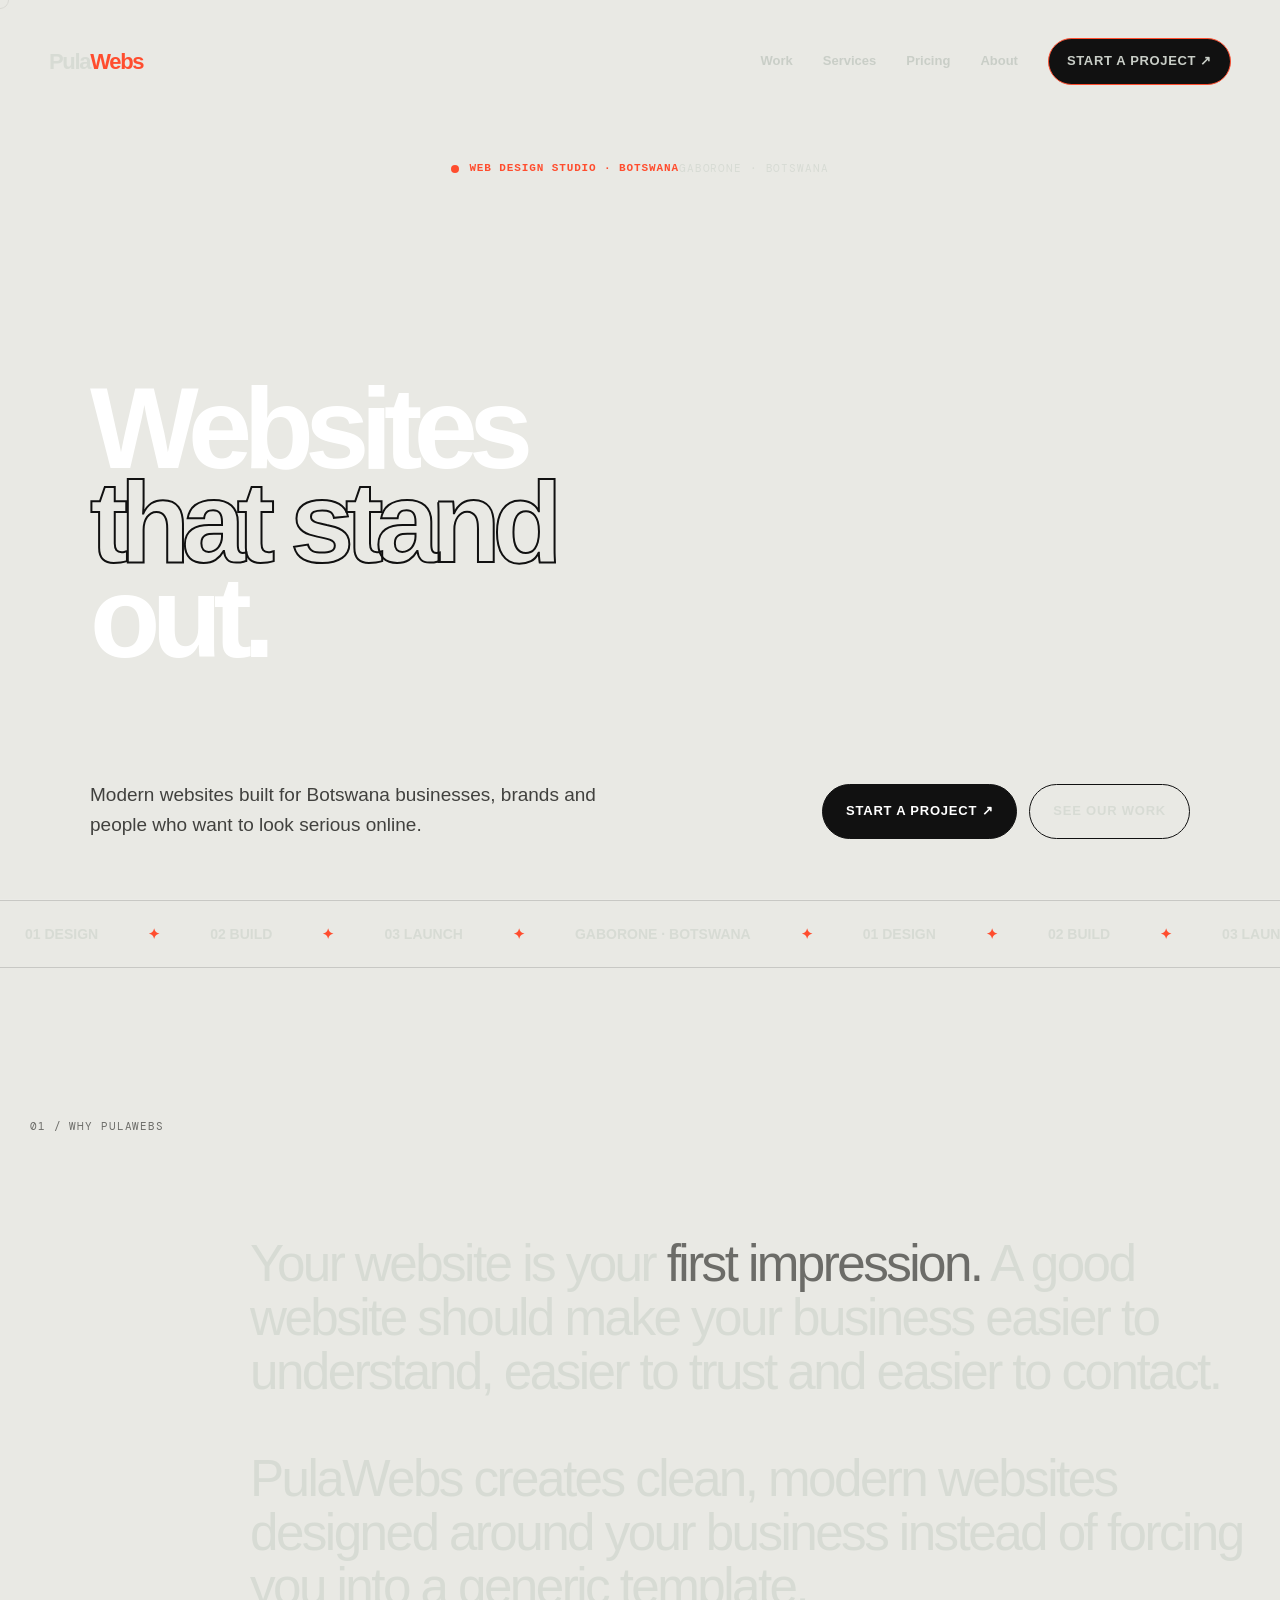
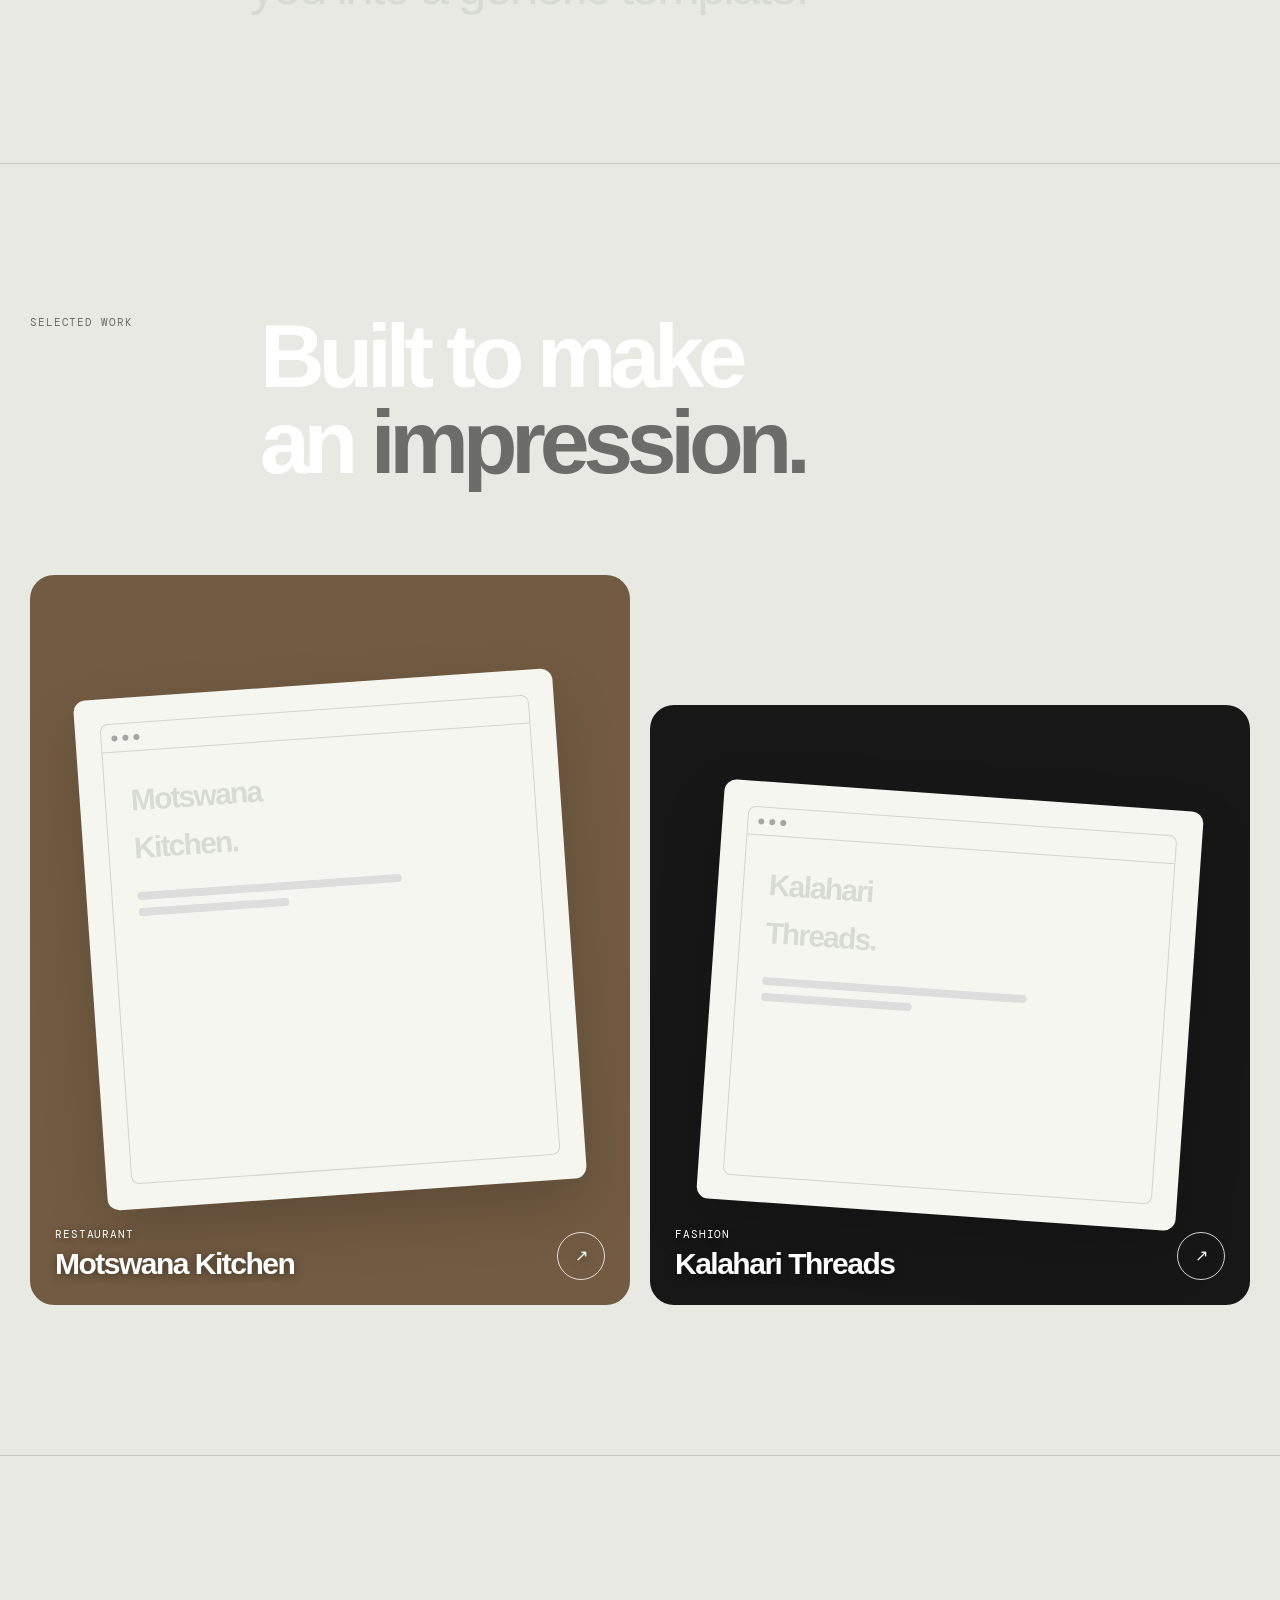
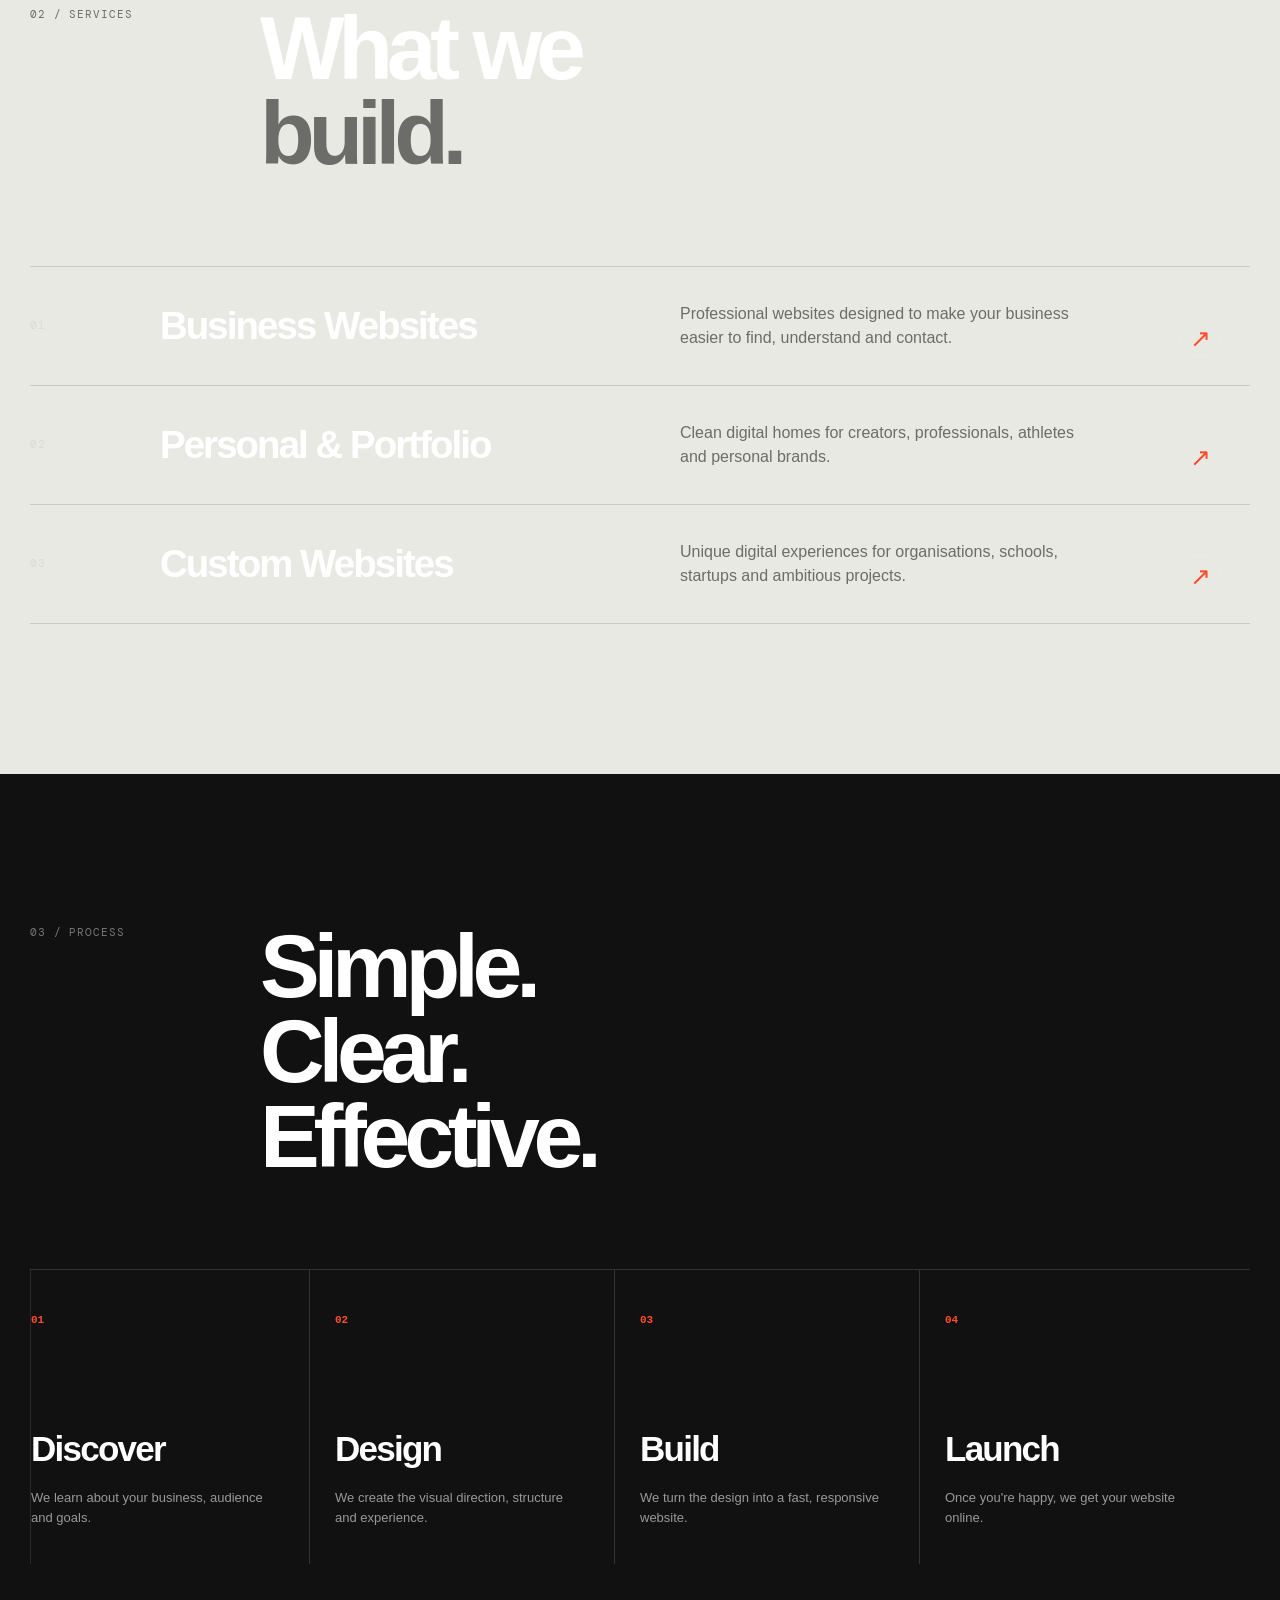
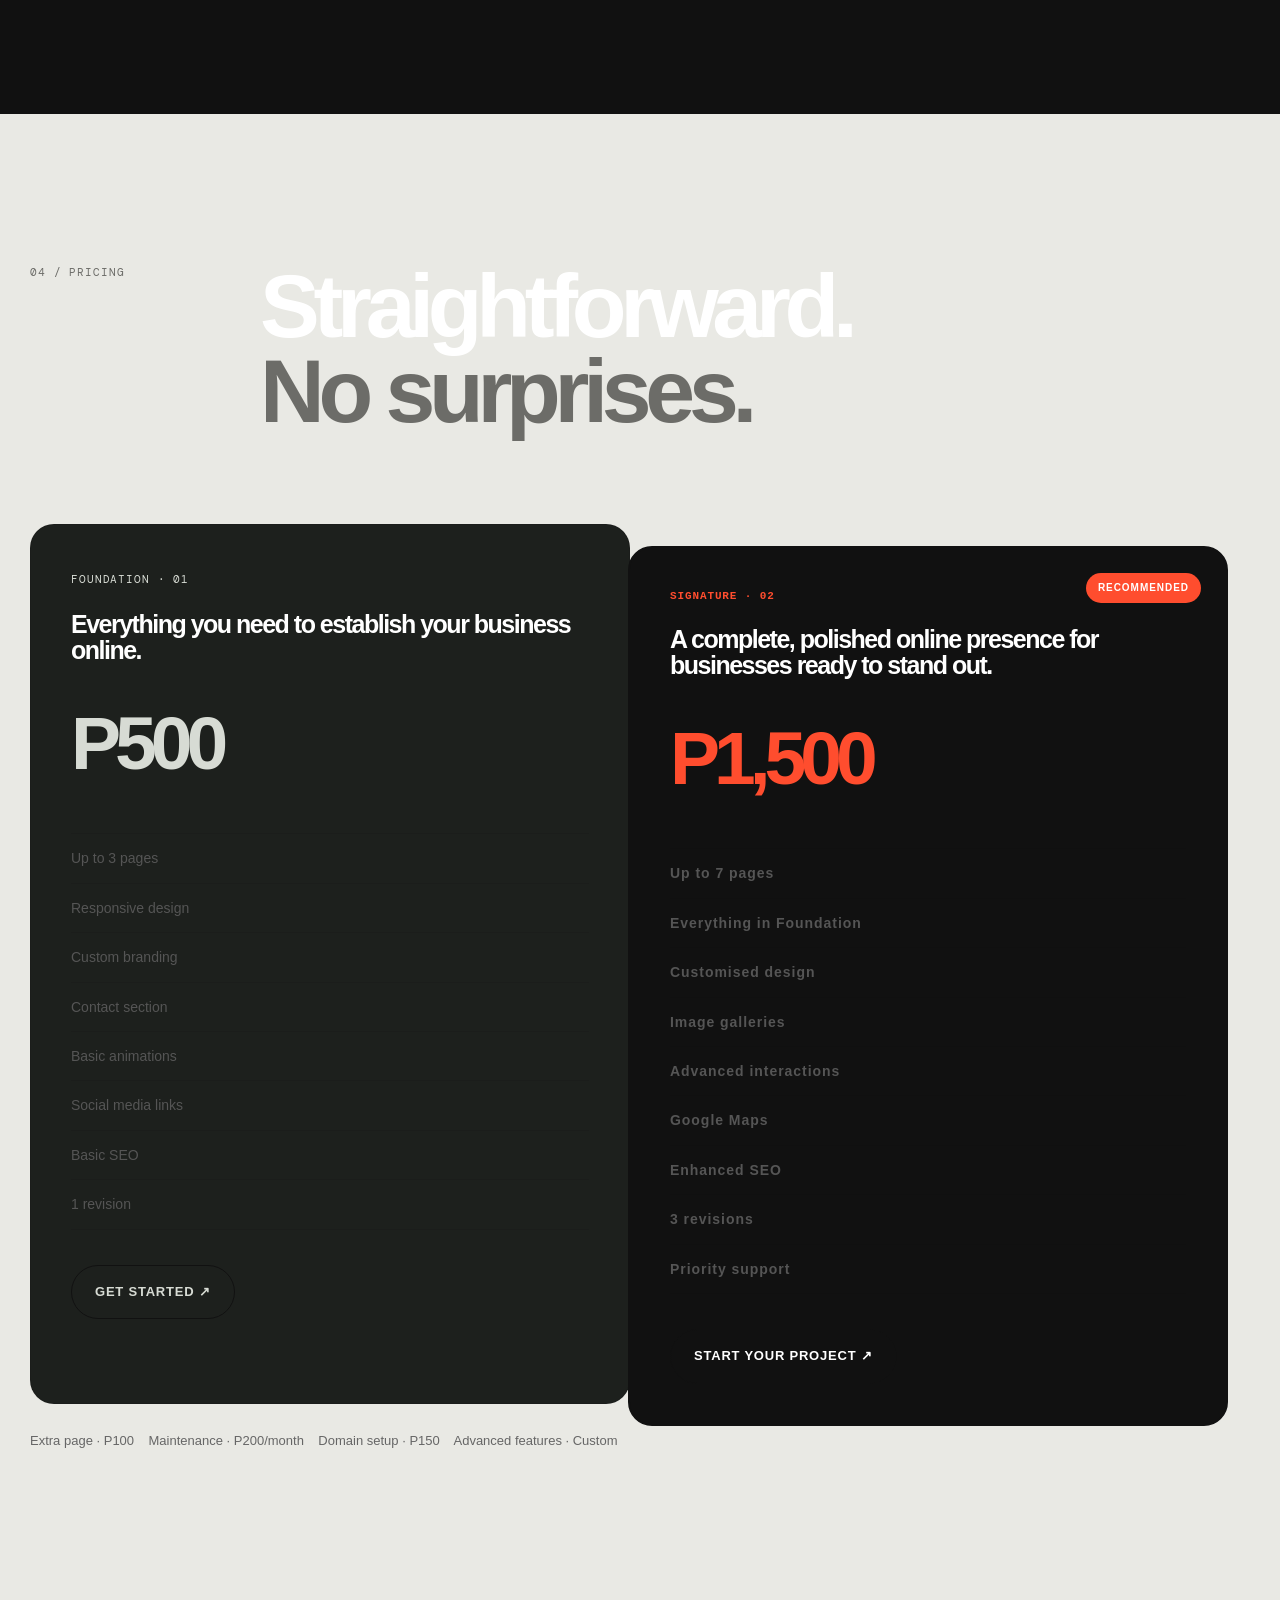
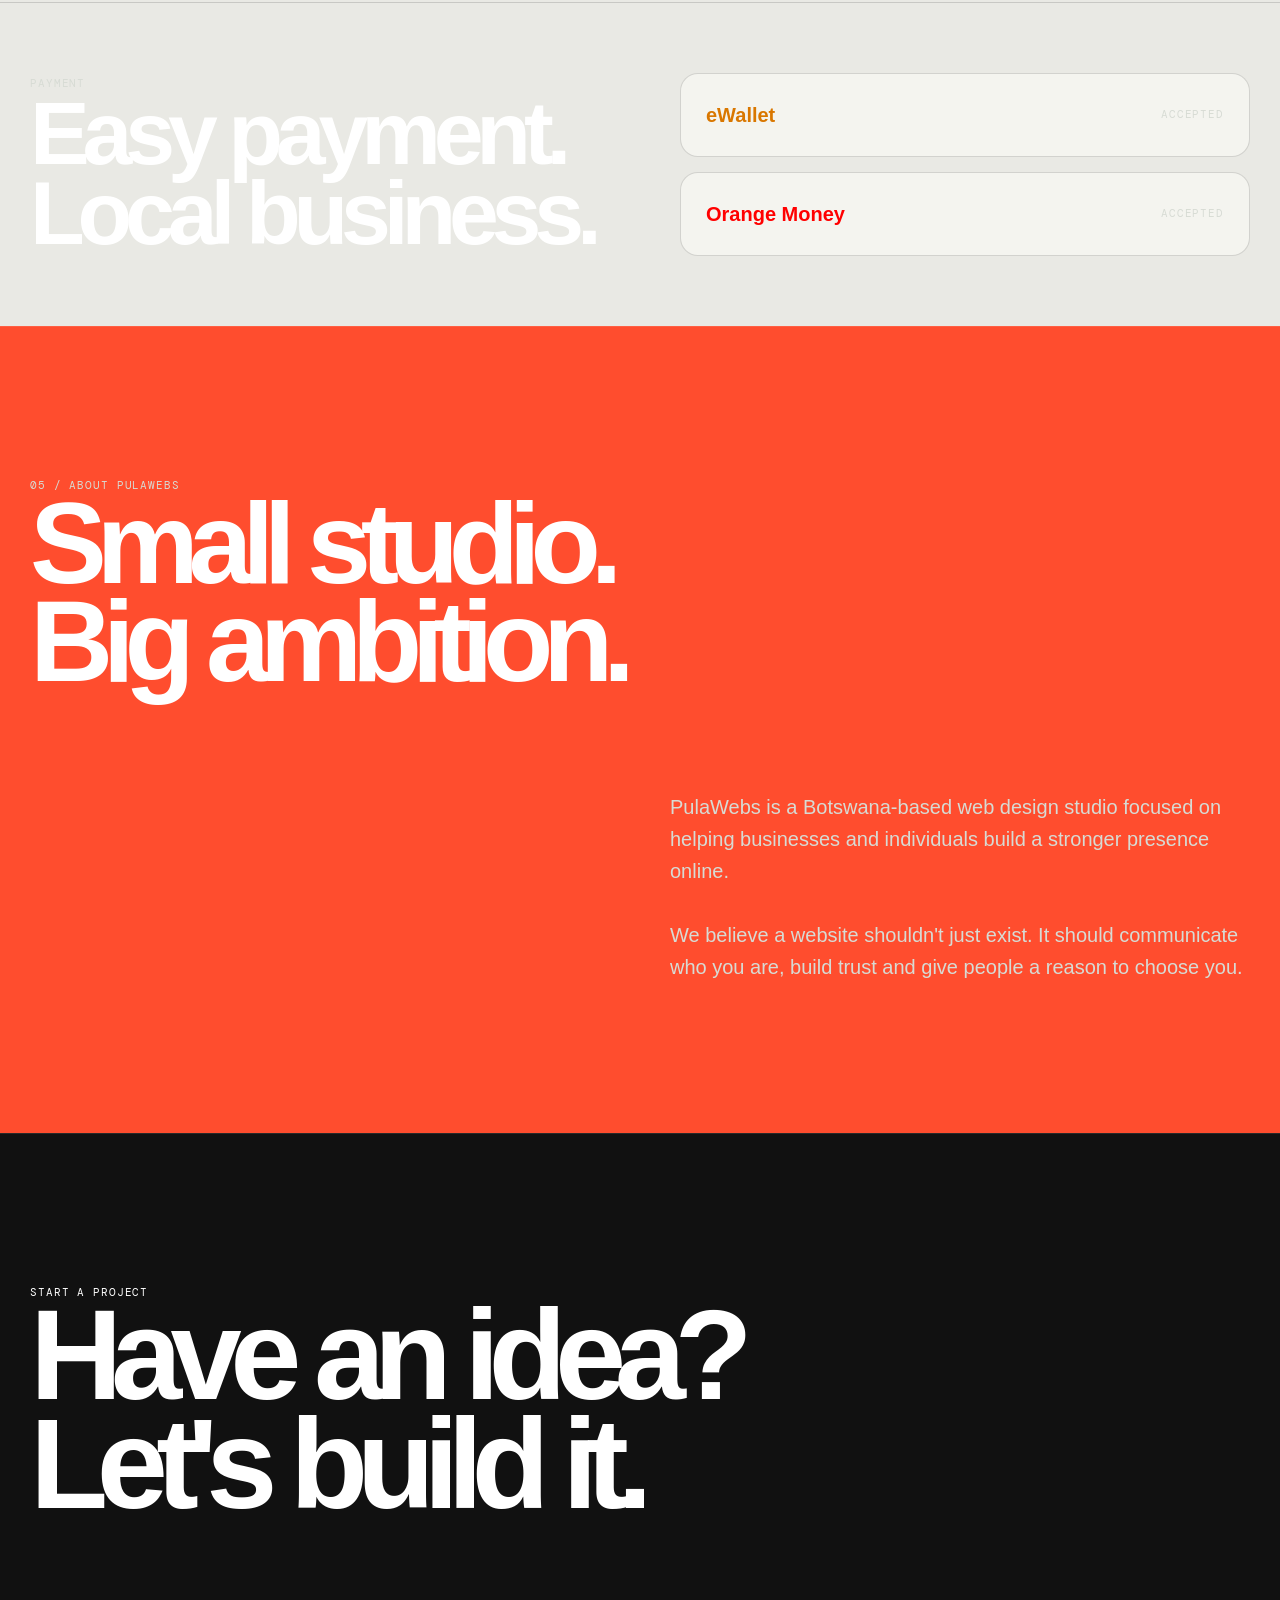
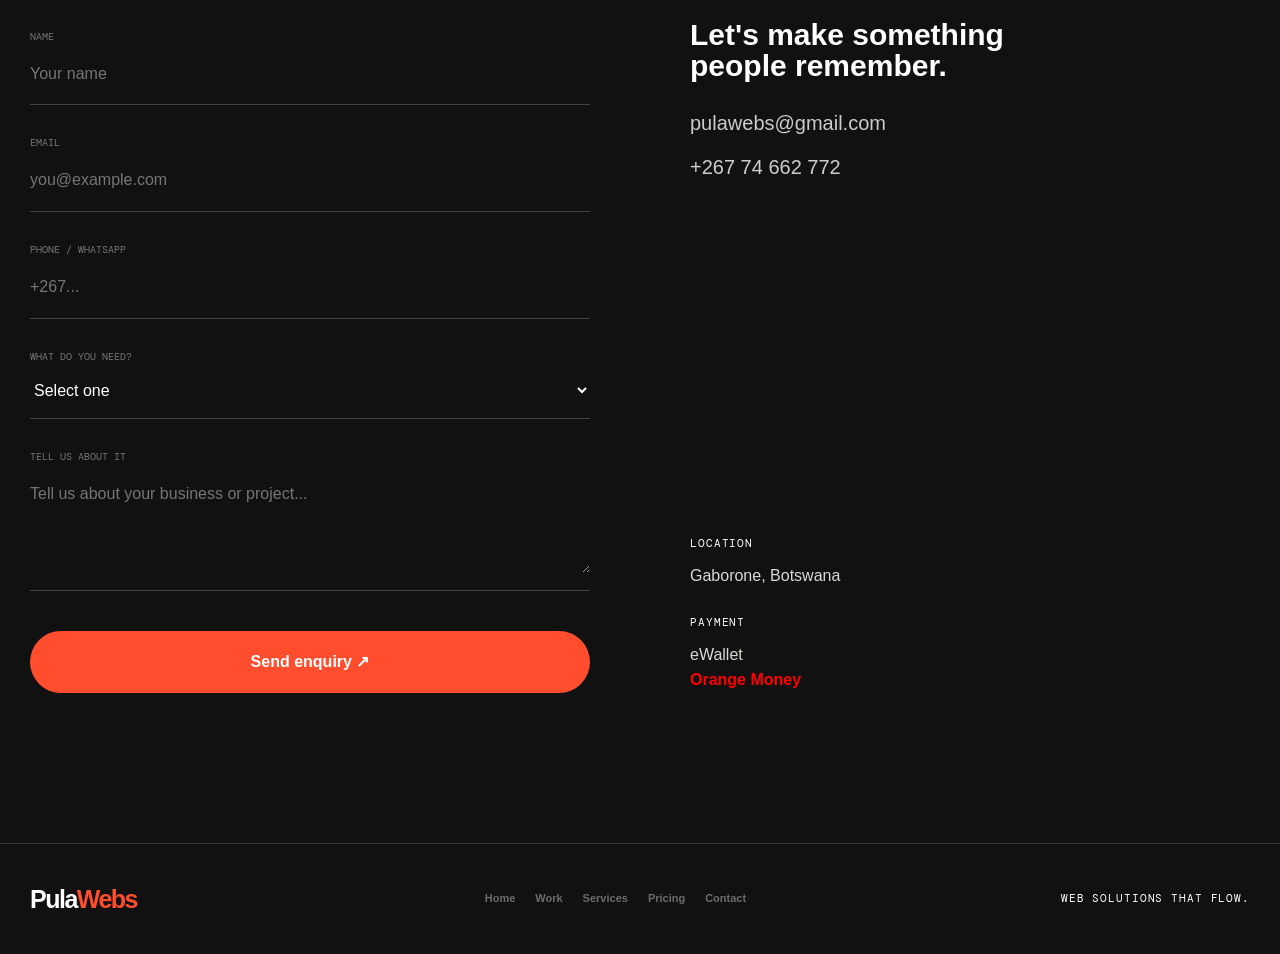
==== commit 0c21e9fb: "Update index.html" ====
--- a/index.html
+++ b/index.html
@@ -1,6 +1,7 @@
 <!DOCTYPE html>
 <html lang="en">
 <head>
+  <link rel="stylesheet" href="style.css">
   <meta charset="UTF-8">
   <meta name="viewport" content="width=device-width, initial-scale=1.0">
 
@@ -41,7 +42,7 @@
     html {
       scroll-behavior: smooth;
     }
-
+<script src="script.js"></script>
     body {
       font-family: "Manrope", sans-serif;
       background: var(--bg);
--- a/style.css
+++ b/style.css
@@ -0,0 +1,1749 @@
+/* =========================================================
+   PulaWebs — Modern Agency CSS
+   ========================================================= */
+
+@import url('https://fonts.googleapis.com/css2?family=DM+Sans:wght@400;500;600;700&family=Space+Grotesk:wght@400;500;600;700&display=swap');
+
+
+/* =========================================================
+   VARIABLES
+========================================================= */
+
+:root {
+    --bg: #101110;
+    --bg-soft: #171917;
+    --bg-card: #1d201d;
+    --bg-card-light: #242724;
+
+    --white: #f5f7f2;
+    --text: #d7dbd4;
+    --muted: #858c83;
+
+    --accent: #c8ff2f;
+    --accent-dark: #a9dc18;
+
+    --border: rgba(255, 255, 255, 0.10);
+    --border-light: rgba(255, 255, 255, 0.16);
+
+    --orange: #ff3b22;
+
+    --max-width: 1280px;
+
+    --radius: 18px;
+    --radius-small: 10px;
+
+    --transition: 0.3s ease;
+}
+
+
+/* =========================================================
+   RESET
+========================================================= */
+
+* {
+    margin: 0;
+    padding: 0;
+    box-sizing: border-box;
+}
+
+html {
+    scroll-behavior: smooth;
+}
+
+body {
+    font-family: "DM Sans", sans-serif;
+    background: var(--bg);
+    color: var(--text);
+    line-height: 1.6;
+    overflow-x: hidden;
+}
+
+img {
+    display: block;
+    width: 100%;
+}
+
+a {
+    color: inherit;
+    text-decoration: none;
+}
+
+button,
+input,
+textarea,
+select {
+    font: inherit;
+}
+
+button {
+    cursor: pointer;
+}
+
+::selection {
+    background: var(--accent);
+    color: #111;
+}
+
+
+/* =========================================================
+   GLOBAL
+========================================================= */
+
+.section {
+    width: min(var(--max-width), calc(100% - 80px));
+    margin: 0 auto;
+    padding: 140px 0;
+}
+
+.eyebrow,
+.section-tag {
+    font-size: 11px;
+    font-weight: 700;
+    letter-spacing: 0.16em;
+    text-transform: uppercase;
+    color: var(--accent);
+}
+
+.section-tag {
+    padding-bottom: 30px;
+    border-bottom: 1px solid var(--border);
+}
+
+h1,
+h2,
+h3 {
+    font-family: "Space Grotesk", sans-serif;
+    color: var(--white);
+    line-height: 1.05;
+}
+
+h2 {
+    font-size: clamp(42px, 5vw, 76px);
+    letter-spacing: -0.045em;
+}
+
+h2 span,
+h1 span {
+    color: var(--accent);
+}
+
+p {
+    color: var(--text);
+}
+
+
+/* =========================================================
+   NAVIGATION
+========================================================= */
+
+.site-header {
+    position: absolute;
+    top: 0;
+    left: 0;
+    width: 100%;
+    z-index: 100;
+}
+
+.main-nav {
+    width: min(var(--max-width), calc(100% - 80px));
+    margin: 0 auto;
+    height: 100px;
+
+    display: flex;
+    align-items: center;
+    justify-content: space-between;
+}
+
+.brand {
+    width: 145px;
+}
+
+.brand-logo {
+    width: 100%;
+    object-fit: contain;
+}
+
+.nav-links {
+    display: flex;
+    align-items: center;
+    gap: 38px;
+}
+
+.nav-links a {
+    position: relative;
+
+    color: #c9cec7;
+    font-size: 13px;
+    font-weight: 600;
+
+    transition: var(--transition);
+}
+
+.nav-links a::after {
+    content: "";
+
+    position: absolute;
+    bottom: -8px;
+    left: 0;
+
+    width: 0;
+    height: 2px;
+
+    background: var(--accent);
+
+    transition: var(--transition);
+}
+
+.nav-links a:hover {
+    color: var(--white);
+}
+
+.nav-links a:hover::after {
+    width: 100%;
+}
+
+.nav-cta {
+    display: flex;
+    align-items: center;
+    gap: 14px;
+
+    padding: 13px 20px;
+
+    border: 1px solid var(--accent);
+    border-radius: 100px;
+
+    color: var(--accent);
+    font-size: 12px;
+    font-weight: 700;
+    text-transform: uppercase;
+    letter-spacing: 0.05em;
+
+    transition: var(--transition);
+}
+
+.nav-cta span {
+    font-size: 16px;
+}
+
+.nav-cta:hover {
+    background: var(--accent);
+    color: #111;
+    transform: translateY(-2px);
+}
+
+.menu-toggle {
+    display: none;
+
+    border: 1px solid var(--border-light);
+    background: transparent;
+    color: var(--white);
+
+    width: 44px;
+    height: 44px;
+
+    border-radius: 50%;
+}
+
+
+/* =========================================================
+   HERO
+========================================================= */
+
+.hero {
+    position: relative;
+    min-height: 100vh;
+
+    display: flex;
+    align-items: center;
+
+    overflow: hidden;
+
+    border-bottom: 1px solid var(--border);
+}
+
+.hero-background {
+    position: absolute;
+    inset: 0;
+    pointer-events: none;
+}
+
+.hero-grid {
+    position: absolute;
+    inset: 0;
+
+    background-image:
+        linear-gradient(rgba(255,255,255,0.035) 1px, transparent 1px),
+        linear-gradient(90deg, rgba(255,255,255,0.035) 1px, transparent 1px);
+
+    background-size: 70px 70px;
+
+    mask-image: linear-gradient(
+        to bottom,
+        black,
+        transparent 90%
+    );
+}
+
+.hero-glow {
+    position: absolute;
+
+    width: 550px;
+    height: 550px;
+
+    border-radius: 50%;
+
+    background: var(--accent);
+
+    filter: blur(150px);
+
+    opacity: 0.09;
+}
+
+.hero-glow-one {
+    top: 10%;
+    right: -10%;
+}
+
+.hero-glow-two {
+    bottom: -30%;
+    left: -15%;
+}
+
+.hero-content {
+    position: relative;
+    z-index: 2;
+
+    width: min(var(--max-width), calc(100% - 80px));
+    margin: 0 auto;
+
+    padding-top: 90px;
+}
+
+.hero-badge {
+    display: inline-flex;
+    align-items: center;
+    gap: 10px;
+
+    padding: 9px 13px;
+
+    border: 1px solid var(--border);
+    border-radius: 100px;
+
+    background: rgba(255,255,255,0.035);
+
+    color: #9fa69d;
+
+    font-size: 10px;
+    font-weight: 700;
+    letter-spacing: 0.13em;
+}
+
+.status-dot {
+    width: 7px;
+    height: 7px;
+
+    border-radius: 50%;
+
+    background: var(--accent);
+
+    box-shadow: 0 0 15px var(--accent);
+}
+
+.hero h1 {
+    max-width: 950px;
+
+    margin-top: 32px;
+
+    font-size: clamp(65px, 9vw, 130px);
+    letter-spacing: -0.075em;
+}
+
+.hero-description {
+    max-width: 590px;
+
+    margin-top: 32px;
+
+    font-size: 18px;
+    line-height: 1.7;
+
+    color: #aeb4ac;
+}
+
+.hero-actions {
+    display: flex;
+    gap: 14px;
+
+    margin-top: 40px;
+}
+
+.button {
+    display: inline-flex;
+    align-items: center;
+    justify-content: center;
+    gap: 14px;
+
+    padding: 16px 24px;
+
+    border-radius: 100px;
+
+    font-size: 12px;
+    font-weight: 700;
+    text-transform: uppercase;
+    letter-spacing: 0.06em;
+
+    transition: var(--transition);
+}
+
+.button-primary {
+    background: var(--accent);
+    color: #111;
+}
+
+.button-primary:hover {
+    background: #d7ff62;
+    transform: translateY(-3px);
+    box-shadow: 0 15px 35px rgba(200,255,47,0.15);
+}
+
+.button-secondary {
+    border: 1px solid var(--border-light);
+    color: var(--white);
+}
+
+.button-secondary:hover {
+    border-color: var(--accent);
+    color: var(--accent);
+    transform: translateY(-3px);
+}
+
+.hero-meta {
+    display: flex;
+    gap: 55px;
+
+    margin-top: 100px;
+}
+
+.hero-meta div {
+    display: flex;
+    flex-direction: column;
+    gap: 4px;
+}
+
+.hero-meta strong {
+    font-family: "Space Grotesk", sans-serif;
+    font-size: 23px;
+    color: var(--white);
+}
+
+.hero-meta span {
+    font-size: 9px;
+    font-weight: 700;
+    letter-spacing: 0.16em;
+    color: var(--muted);
+}
+
+.hero-side-text {
+    position: absolute;
+
+    right: 35px;
+    bottom: 45px;
+
+    writing-mode: vertical-rl;
+
+    font-size: 9px;
+    font-weight: 700;
+    letter-spacing: 0.2em;
+
+    color: #626861;
+}
+
+
+/* =========================================================
+   INTRO
+========================================================= */
+
+.intro-content {
+    display: grid;
+    grid-template-columns: 1.2fr 0.8fr;
+    gap: 100px;
+
+    padding-top: 80px;
+}
+
+.intro-heading h2 {
+    margin-top: 20px;
+    max-width: 720px;
+}
+
+.intro-text {
+    padding-top: 12px;
+}
+
+.intro-text p {
+    margin-bottom: 25px;
+
+    font-size: 17px;
+    line-height: 1.8;
+
+    color: #aeb4ac;
+}
+
+
+/* =========================================================
+   WORK
+========================================================= */
+
+.section-top {
+    display: flex;
+    justify-content: space-between;
+    align-items: end;
+
+    gap: 60px;
+
+    margin-bottom: 70px;
+}
+
+.section-top h2 {
+    max-width: 700px;
+    margin-top: 18px;
+}
+
+.section-description {
+    max-width: 350px;
+
+    font-size: 14px;
+    color: var(--muted);
+}
+
+.work-grid {
+    display: grid;
+    grid-template-columns: 1.35fr 1fr;
+    gap: 35px;
+}
+
+.work-card-large {
+    grid-row: span 2;
+}
+
+.work-image {
+    position: relative;
+
+    overflow: hidden;
+
+    border-radius: var(--radius);
+
+    background: var(--bg-card);
+
+    aspect-ratio: 16 / 10;
+}
+
+.work-card-large .work-image {
+    height: 100%;
+    min-height: 600px;
+}
+
+.work-image img {
+    width: 100%;
+    height: 100%;
+
+    object-fit: cover;
+
+    transition: transform 0.7s ease;
+}
+
+.work-card:hover .work-image img {
+    transform: scale(1.05);
+}
+
+.work-overlay {
+    position: absolute;
+    inset: 0;
+
+    display: flex;
+    align-items: flex-end;
+    justify-content: space-between;
+
+    padding: 25px;
+
+    background: linear-gradient(
+        to top,
+        rgba(0,0,0,0.75),
+        transparent 55%
+    );
+
+    opacity: 0;
+
+    transition: var(--transition);
+}
+
+.work-card:hover .work-overlay {
+    opacity: 1;
+}
+
+.work-overlay span {
+    font-size: 10px;
+    font-weight: 700;
+    letter-spacing: 0.15em;
+    color: white;
+}
+
+.work-overlay strong {
+    display: grid;
+    place-items: center;
+
+    width: 44px;
+    height: 44px;
+
+    border-radius: 50%;
+
+    background: var(--accent);
+    color: #111;
+
+    font-size: 18px;
+}
+
+.work-info {
+    display: flex;
+    align-items: end;
+    justify-content: space-between;
+
+    padding: 22px 4px 35px;
+}
+
+.work-category {
+    display: block;
+
+    margin-bottom: 8px;
+
+    font-size: 9px;
+    font-weight: 700;
+    letter-spacing: 0.16em;
+
+    color: var(--accent);
+}
+
+.work-info h3 {
+    font-size: 22px;
+}
+
+.work-info > span {
+    font-size: 11px;
+    color: var(--muted);
+}
+
+
+/* =========================================================
+   SERVICES
+========================================================= */
+
+.services {
+    border-top: 1px solid var(--border);
+}
+
+.services .section-top {
+    margin-bottom: 60px;
+}
+
+.services-grid {
+    display: grid;
+    grid-template-columns: repeat(3, 1fr);
+    gap: 18px;
+}
+
+.service-card {
+    position: relative;
+
+    min-height: 390px;
+
+    padding: 30px;
+
+    background: var(--bg-card);
+
+    border: 1px solid var(--border);
+
+    border-radius: var(--radius);
+
+    overflow: hidden;
+
+    transition: var(--transition);
+}
+
+.service-card:hover {
+    border-color: rgba(200,255,47,0.35);
+    transform: translateY(-7px);
+    background: var(--bg-card-light);
+}
+
+.service-number {
+    font-size: 10px;
+    font-weight: 700;
+    color: var(--muted);
+}
+
+.service-icon {
+    margin-top: 65px;
+
+    font-size: 42px;
+    color: var(--accent);
+}
+
+.service-card h3 {
+    margin-top: 30px;
+    font-size: 27px;
+}
+
+.service-card p {
+    max-width: 330px;
+
+    margin-top: 15px;
+
+    font-size: 14px;
+    line-height: 1.7;
+
+    color: var(--muted);
+}
+
+.service-arrow {
+    position: absolute;
+
+    right: 30px;
+    bottom: 28px;
+
+    display: grid;
+    place-items: center;
+
+    width: 40px;
+    height: 40px;
+
+    border: 1px solid var(--border);
+
+    border-radius: 50%;
+
+    color: var(--accent);
+
+    transition: var(--transition);
+}
+
+.service-card:hover .service-arrow {
+    background: var(--accent);
+    color: #111;
+}
+
+
+/* =========================================================
+   PROCESS
+========================================================= */
+
+.process-header {
+    padding-top: 75px;
+}
+
+.process-header h2 {
+    margin-top: 20px;
+}
+
+.process-grid {
+    display: grid;
+    grid-template-columns: repeat(4, 1fr);
+
+    margin-top: 80px;
+
+    border-top: 1px solid var(--border);
+}
+
+.process-card {
+    min-height: 270px;
+
+    padding: 30px 25px;
+
+    border-right: 1px solid var(--border);
+
+    transition: var(--transition);
+}
+
+.process-card:first-child {
+    border-left: 1px solid var(--border);
+}
+
+.process-card:hover {
+    background: var(--bg-card);
+}
+
+.process-card > span {
+    font-size: 11px;
+    font-weight: 700;
+    color: var(--accent);
+}
+
+.process-card h3 {
+    margin-top: 65px;
+    font-size: 25px;
+}
+
+.process-card p {
+    margin-top: 13px;
+
+    font-size: 13px;
+    color: var(--muted);
+}
+
+
+/* =========================================================
+   PRICING
+========================================================= */
+
+.pricing {
+    border-top: 1px solid var(--border);
+}
+
+.pricing-header {
+    max-width: 800px;
+
+    padding-top: 75px;
+}
+
+.pricing-header h2 {
+    margin-top: 20px;
+}
+
+.pricing-header > p:last-child {
+    max-width: 480px;
+
+    margin-top: 25px;
+
+    color: var(--muted);
+}
+
+.pricing-grid {
+    display: grid;
+    grid-template-columns: 1fr 1fr;
+
+    gap: 20px;
+
+    margin-top: 75px;
+}
+
+.price-card {
+    position: relative;
+
+    padding: 40px;
+
+    background: var(--bg-card);
+
+    border: 1px solid var(--border);
+
+    border-radius: var(--radius);
+
+    overflow: hidden;
+}
+
+.price-card-featured {
+    background: var(--accent);
+    color: #111;
+
+    border-color: var(--accent);
+}
+
+.price-top {
+    display: flex;
+    justify-content: space-between;
+
+    padding-bottom: 25px;
+
+    border-bottom: 1px solid var(--border);
+}
+
+.price-card-featured .price-top {
+    border-color: rgba(0,0,0,0.15);
+}
+
+.price-label,
+.price-number {
+    font-size: 10px;
+    font-weight: 700;
+    letter-spacing: 0.15em;
+}
+
+.price-number {
+    color: var(--muted);
+}
+
+.price-card-featured .price-number {
+    color: rgba(0,0,0,0.55);
+}
+
+.price-card h3 {
+    margin-top: 40px;
+
+    font-size: 65px;
+    letter-spacing: -0.06em;
+}
+
+.price-card-featured h3 {
+    color: #111;
+}
+
+.price-description {
+    max-width: 430px;
+
+    margin-top: 15px;
+
+    color: var(--muted);
+}
+
+.price-card-featured .price-description {
+    color: #28301b;
+}
+
+.price-features {
+    list-style: none;
+
+    margin-top: 35px;
+}
+
+.price-features li {
+    padding: 11px 0;
+
+    border-bottom: 1px solid var(--border);
+
+    font-size: 13px;
+}
+
+.price-card-featured .price-features li {
+    border-color: rgba(0,0,0,0.13);
+}
+
+.price-features li::before {
+    content: "✓";
+
+    margin-right: 12px;
+
+    color: var(--accent);
+}
+
+.price-card-featured .price-features li::before {
+    color: #111;
+}
+
+.price-button {
+    display: flex;
+    justify-content: space-between;
+    align-items: center;
+
+    margin-top: 35px;
+    padding: 16px 20px;
+
+    border: 1px solid var(--border);
+
+    border-radius: 100px;
+
+    font-size: 11px;
+    font-weight: 700;
+    text-transform: uppercase;
+    letter-spacing: 0.06em;
+
+    transition: var(--transition);
+}
+
+.price-button:hover {
+    background: var(--white);
+    color: #111;
+}
+
+.price-button-dark {
+    background: #111;
+    border-color: #111;
+    color: var(--accent);
+}
+
+.price-button-dark:hover {
+    background: #222;
+    color: var(--accent);
+}
+
+.recommended {
+    position: absolute;
+    top: 22px;
+    right: 22px;
+
+    padding: 7px 10px;
+
+    background: #111;
+    color: var(--accent);
+
+    border-radius: 100px;
+
+    font-size: 8px;
+    font-weight: 700;
+    letter-spacing: 0.12em;
+}
+
+.addons {
+    display: flex;
+    justify-content: center;
+    flex-wrap: wrap;
+
+    gap: 10px;
+
+    margin-top: 30px;
+}
+
+.addons span {
+    padding: 10px 15px;
+
+    border: 1px solid var(--border);
+    border-radius: 100px;
+
+    font-size: 10px;
+    color: var(--muted);
+}
+
+
+/* =========================================================
+   PAYMENT
+========================================================= */
+
+.payment {
+    padding-top: 70px;
+    padding-bottom: 70px;
+}
+
+.payment-inner {
+    display: grid;
+    grid-template-columns: 1fr 1fr;
+    align-items: center;
+    gap: 80px;
+
+    padding: 55px;
+
+    border: 1px solid var(--border);
+
+    border-radius: var(--radius);
+
+    background:
+        radial-gradient(
+            circle at 100% 0%,
+            rgba(200,255,47,0.08),
+            transparent 40%
+        ),
+        var(--bg-card);
+}
+
+.payment-inner h2 {
+    margin-top: 18px;
+}
+
+.payment-inner > div:first-child > p:last-child {
+    max-width: 500px;
+    margin-top: 22px;
+    color: var(--muted);
+}
+
+.payment-methods {
+    display: grid;
+    grid-template-columns: 1fr 1fr;
+    gap: 15px;
+}
+
+.payment-card {
+    display: flex;
+    align-items: center;
+    gap: 16px;
+
+    padding: 20px;
+
+    border: 1px solid var(--border);
+    border-radius: var(--radius-small);
+
+    background: rgba(255,255,255,0.025);
+}
+
+.payment-icon {
+    display: grid;
+    place-items: center;
+
+    width: 48px;
+    height: 48px;
+
+    border-radius: 12px;
+
+    background: var(--accent);
+    color: #111;
+
+    font-size: 22px;
+    font-weight: 800;
+}
+
+.payment-card strong {
+    display: block;
+    color: var(--white);
+}
+
+.payment-card small {
+    display: block;
+
+    margin-top: 3px;
+
+    color: var(--muted);
+    font-size: 10px;
+}
+
+.payment-orange .payment-icon {
+    background: var(--orange);
+    color: white;
+}
+
+.orange-money {
+    color: var(--orange);
+}
+
+
+/* =========================================================
+   ABOUT
+========================================================= */
+
+.about {
+    border-top: 1px solid var(--border);
+}
+
+.about-grid {
+    display: grid;
+    grid-template-columns: 1fr 1fr;
+    gap: 100px;
+
+    padding-top: 80px;
+}
+
+.about-grid h2 {
+    margin-top: 18px;
+}
+
+.about-content {
+    max-width: 550px;
+}
+
+.about-content p {
+    margin-bottom: 28px;
+
+    font-size: 17px;
+    line-height: 1.8;
+
+    color: #aeb4ac;
+}
+
+
+/* =========================================================
+   CONTACT
+========================================================= */
+
+.contact {
+    border-top: 1px solid var(--border);
+}
+
+.contact-header {
+    max-width: 850px;
+    padding-top: 75px;
+}
+
+.contact-header h2 {
+    margin-top: 20px;
+}
+
+.contact-header > p:last-child {
+    margin-top: 25px;
+    color: var(--muted);
+}
+
+.contact-grid {
+    display: grid;
+    grid-template-columns: 1.3fr 0.7fr;
+
+    gap: 100px;
+
+    margin-top: 80px;
+}
+
+.contact-form {
+    display: flex;
+    flex-direction: column;
+    gap: 25px;
+}
+
+.form-row {
+    display: grid;
+    grid-template-columns: 1fr 1fr;
+    gap: 20px;
+}
+
+.form-field {
+    display: flex;
+    flex-direction: column;
+    gap: 9px;
+}
+
+.form-field label {
+    font-size: 10px;
+    font-weight: 700;
+
+    text-transform: uppercase;
+    letter-spacing: 0.12em;
+
+    color: var(--muted);
+}
+
+.form-field input,
+.form-field textarea,
+.form-field select {
+    width: 100%;
+
+    padding: 16px 17px;
+
+    border: 1px solid var(--border);
+    border-radius: var(--radius-small);
+
+    outline: none;
+
+    background: var(--bg-card);
+    color: var(--white);
+
+    transition: var(--transition);
+}
+
+.form-field textarea {
+    resize: vertical;
+    min-height: 140px;
+}
+
+.form-field select {
+    appearance: none;
+}
+
+.form-field input::placeholder,
+.form-field textarea::placeholder {
+    color: #626861;
+}
+
+.form-field input:focus,
+.form-field textarea:focus,
+.form-field select:focus {
+    border-color: var(--accent);
+    box-shadow: 0 0 0 3px rgba(200,255,47,0.08);
+}
+
+.submit-button {
+    display: flex;
+    justify-content: space-between;
+    align-items: center;
+
+    width: 100%;
+
+    padding: 17px 22px;
+
+    border: none;
+    border-radius: 100px;
+
+    background: var(--accent);
+    color: #111;
+
+    font-size: 11px;
+    font-weight: 800;
+
+    text-transform: uppercase;
+    letter-spacing: 0.07em;
+
+    transition: var(--transition);
+}
+
+.submit-button:hover {
+    background: #d8ff61;
+    transform: translateY(-3px);
+    box-shadow: 0 15px 35px rgba(200,255,47,0.13);
+}
+
+.contact-info {
+    display: flex;
+    flex-direction: column;
+
+    border-top: 1px solid var(--border);
+}
+
+.contact-info-block {
+    padding: 24px 0;
+
+    border-bottom: 1px solid var(--border);
+}
+
+.contact-info-block > span {
+    display: block;
+
+    margin-bottom: 9px;
+
+    font-size: 9px;
+    font-weight: 700;
+    letter-spacing: 0.15em;
+
+    color: var(--muted);
+}
+
+.contact-info-block a,
+.contact-info-block p {
+    font-size: 15px;
+    color: var(--white);
+}
+
+.contact-info-block a {
+    transition: var(--transition);
+}
+
+.contact-info-block a:hover {
+    color: var(--accent);
+}
+
+.social-links {
+    display: flex;
+    flex-direction: column;
+
+    margin-top: 15px;
+}
+
+.social-links a {
+    padding: 14px 0;
+
+    border-bottom: 1px solid var(--border);
+
+    color: var(--muted);
+
+    font-size: 12px;
+    font-weight: 600;
+
+    transition: var(--transition);
+}
+
+.social-links a:hover {
+    padding-left: 8px;
+    color: var(--accent);
+}
+
+
+/* =========================================================
+   FOOTER
+========================================================= */
+
+.footer {
+    width: min(var(--max-width), calc(100% - 80px));
+
+    margin: 0 auto;
+
+    padding: 70px 0 30px;
+
+    border-top: 1px solid var(--border);
+}
+
+.footer-main {
+    display: flex;
+    justify-content: space-between;
+    align-items: start;
+}
+
+.footer-brand {
+    max-width: 250px;
+}
+
+.footer-logo {
+    width: 140px;
+}
+
+.footer-brand p {
+    margin-top: 15px;
+
+    font-size: 12px;
+    color: var(--muted);
+}
+
+.footer-links {
+    display: flex;
+    gap: 30px;
+}
+
+.footer-links a {
+    font-size: 11px;
+    font-weight: 600;
+    color: var(--muted);
+
+    transition: var(--transition);
+}
+
+.footer-links a:hover {
+    color: var(--accent);
+}
+
+.footer-bottom {
+    display: flex;
+    justify-content: space-between;
+
+    margin-top: 80px;
+    padding-top: 25px;
+
+    border-top: 1px solid var(--border);
+
+    font-size: 10px;
+    color: #5f665d;
+}
+
+
+/* =========================================================
+   SCROLLBAR
+========================================================= */
+
+::-webkit-scrollbar {
+    width: 8px;
+}
+
+::-webkit-scrollbar-track {
+    background: var(--bg);
+}
+
+::-webkit-scrollbar-thumb {
+    background: #343933;
+    border-radius: 20px;
+}
+
+::-webkit-scrollbar-thumb:hover {
+    background: var(--accent);
+}
+
+
+/* =========================================================
+   RESPONSIVE — TABLET
+========================================================= */
+
+@media (max-width: 1000px) {
+
+    .section,
+    .main-nav,
+    .hero-content,
+    .footer {
+        width: min(var(--max-width), calc(100% - 50px));
+    }
+
+    .nav-links {
+        gap: 20px;
+    }
+
+    .intro-content,
+    .about-grid {
+        gap: 50px;
+    }
+
+    .work-grid {
+        grid-template-columns: 1fr 1fr;
+    }
+
+    .work-card-large {
+        grid-column: span 2;
+        grid-row: auto;
+    }
+
+    .work-card-large .work-image {
+        min-height: 450px;
+    }
+
+    .services-grid {
+        grid-template-columns: 1fr 1fr;
+    }
+
+    .service-card:last-child {
+        grid-column: span 2;
+    }
+
+    .process-grid {
+        grid-template-columns: 1fr 1fr;
+    }
+
+    .process-card:nth-child(3) {
+        border-left: 1px solid var(--border);
+    }
+
+    .payment-inner {
+        grid-template-columns: 1fr;
+        gap: 40px;
+    }
+
+    .contact-grid {
+        gap: 50px;
+    }
+}
+
+
+/* =========================================================
+   RESPONSIVE — MOBILE
+========================================================= */
+
+@media (max-width: 700px) {
+
+    .section,
+    .main-nav,
+    .hero-content,
+    .footer {
+        width: calc(100% - 35px);
+    }
+
+    .section {
+        padding: 90px 0;
+    }
+
+    /* Navigation */
+
+    .main-nav {
+        height: 80px;
+    }
+
+    .brand {
+        width: 120px;
+    }
+
+    .nav-links,
+    .nav-cta {
+        display: none;
+    }
+
+    .menu-toggle {
+        display: block;
+    }
+
+    /* Hero */
+
+    .hero {
+        min-height: 850px;
+    }
+
+    .hero-content {
+        padding-top: 80px;
+    }
+
+    .hero h1 {
+        font-size: clamp(58px, 17vw, 88px);
+        margin-top: 25px;
+    }
+
+    .hero-description {
+        font-size: 15px;
+        margin-top: 25px;
+    }
+
+    .hero-actions {
+        flex-direction: column;
+        align-items: stretch;
+
+        margin-top: 30px;
+    }
+
+    .button {
+        width: 100%;
+    }
+
+    .hero-meta {
+        gap: 25px;
+        margin-top: 60px;
+    }
+
+    .hero-side-text {
+        display: none;
+    }
+
+    /* Intro */
+
+    .intro-content,
+    .about-grid {
+        grid-template-columns: 1fr;
+        gap: 40px;
+    }
+
+    h2 {
+        font-size: 43px;
+    }
+
+    .intro-content {
+        padding-top: 55px;
+    }
+
+    /* Work */
+
+    .section-top {
+        flex-direction: column;
+        align-items: start;
+
+        gap: 25px;
+
+        margin-bottom: 45px;
+    }
+
+    .work-grid {
+        grid-template-columns: 1fr;
+        gap: 10px;
+    }
+
+    .work-card-large {
+        grid-column: auto;
+    }
+
+    .work-card-large .work-image {
+        min-height: 300px;
+    }
+
+    .work-image {
+        aspect-ratio: 4 / 3;
+    }
+
+    .work-overlay {
+        opacity: 1;
+    }
+
+    .work-info {
+        padding-bottom: 30px;
+    }
+
+    .work-info > span {
+        display: none;
+    }
+
+    /* Services */
+
+    .services-grid {
+        grid-template-columns: 1fr;
+    }
+
+    .service-card,
+    .service-card:last-child {
+        grid-column: auto;
+
+        min-height: 340px;
+    }
+
+    /* Process */
+
+    .process-header {
+        padding-top: 55px;
+    }
+
+    .process-grid {
+        grid-template-columns: 1fr;
+        margin-top: 50px;
+    }
+
+    .process-card,
+    .process-card:nth-child(3) {
+        border-left: 1px solid var(--border);
+        border-bottom: 1px solid var(--border);
+    }
+
+    .process-card:last-child {
+        border-bottom: none;
+    }
+
+    /* Pricing */
+
+    .pricing-header {
+        padding-top: 55px;
+    }
+
+    .pricing-grid {
+        grid-template-columns: 1fr;
+        margin-top: 50px;
+    }
+
+    .price-card {
+        padding: 28px;
+    }
+
+    .price-card h3 {
+        font-size: 55px;
+    }
+
+    .addons {
+        justify-content: flex-start;
+    }
+
+    /* Payment */
+
+    .payment {
+        padding-top: 40px;
+        padding-bottom: 40px;
+    }
+
+    .payment-inner {
+        padding: 30px 22px;
+    }
+
+    .payment-methods {
+        grid-template-columns: 1fr;
+    }
+
+    /* About */
+
+    .about-grid {
+        padding-top: 55px;
+    }
+
+    /* Contact */
+
+    .contact-header {
+        padding-top: 55px;
+    }
+
+    .contact-grid {
+        grid-template-columns: 1fr;
+        margin-top: 55px;
+    }
+
+    .form-row {
+        grid-template-columns: 1fr;
+    }
+
+    /* Footer */
+
+    .footer-main {
+        flex-direction: column;
+        gap: 40px;
+    }
+
+    .footer-links {
+        flex-wrap: wrap;
+        gap: 18px;
+    }
+
+    .footer-bottom {
+        flex-direction: column;
+        gap: 10px;
+
+        margin-top: 50px;
+    }
+}
+
+
+/* =========================================================
+   EXTRA SMALL PHONES
+========================================================= */
+
+@media (max-width: 400px) {
+
+    .hero h1 {
+        font-size: 55px;
+    }
+
+    .hero-meta {
+        gap: 18px;
+    }
+
+    .hero-meta strong {
+        font-size: 19px;
+    }
+
+    h2 {
+        font-size: 38px;
+    }
+
+    .price-card h3 {
+        font-size: 48px;
+    }
+}
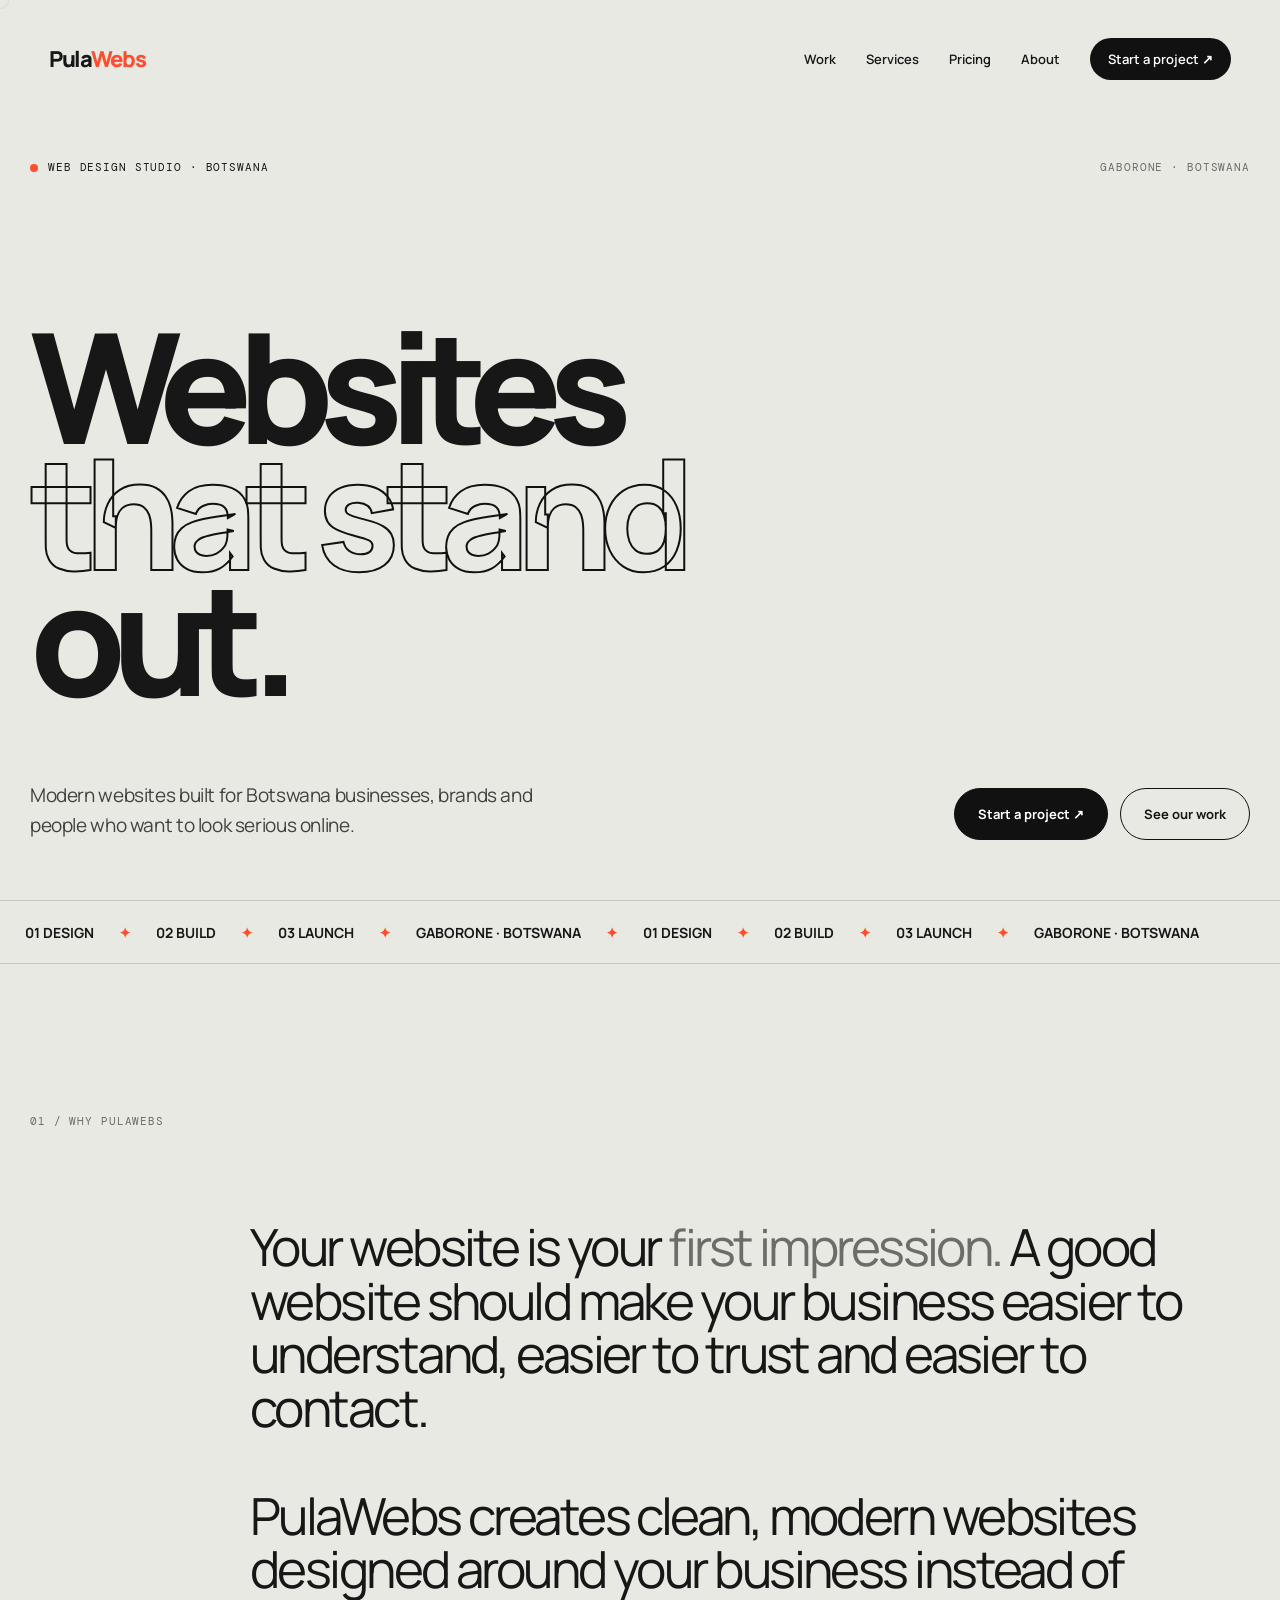
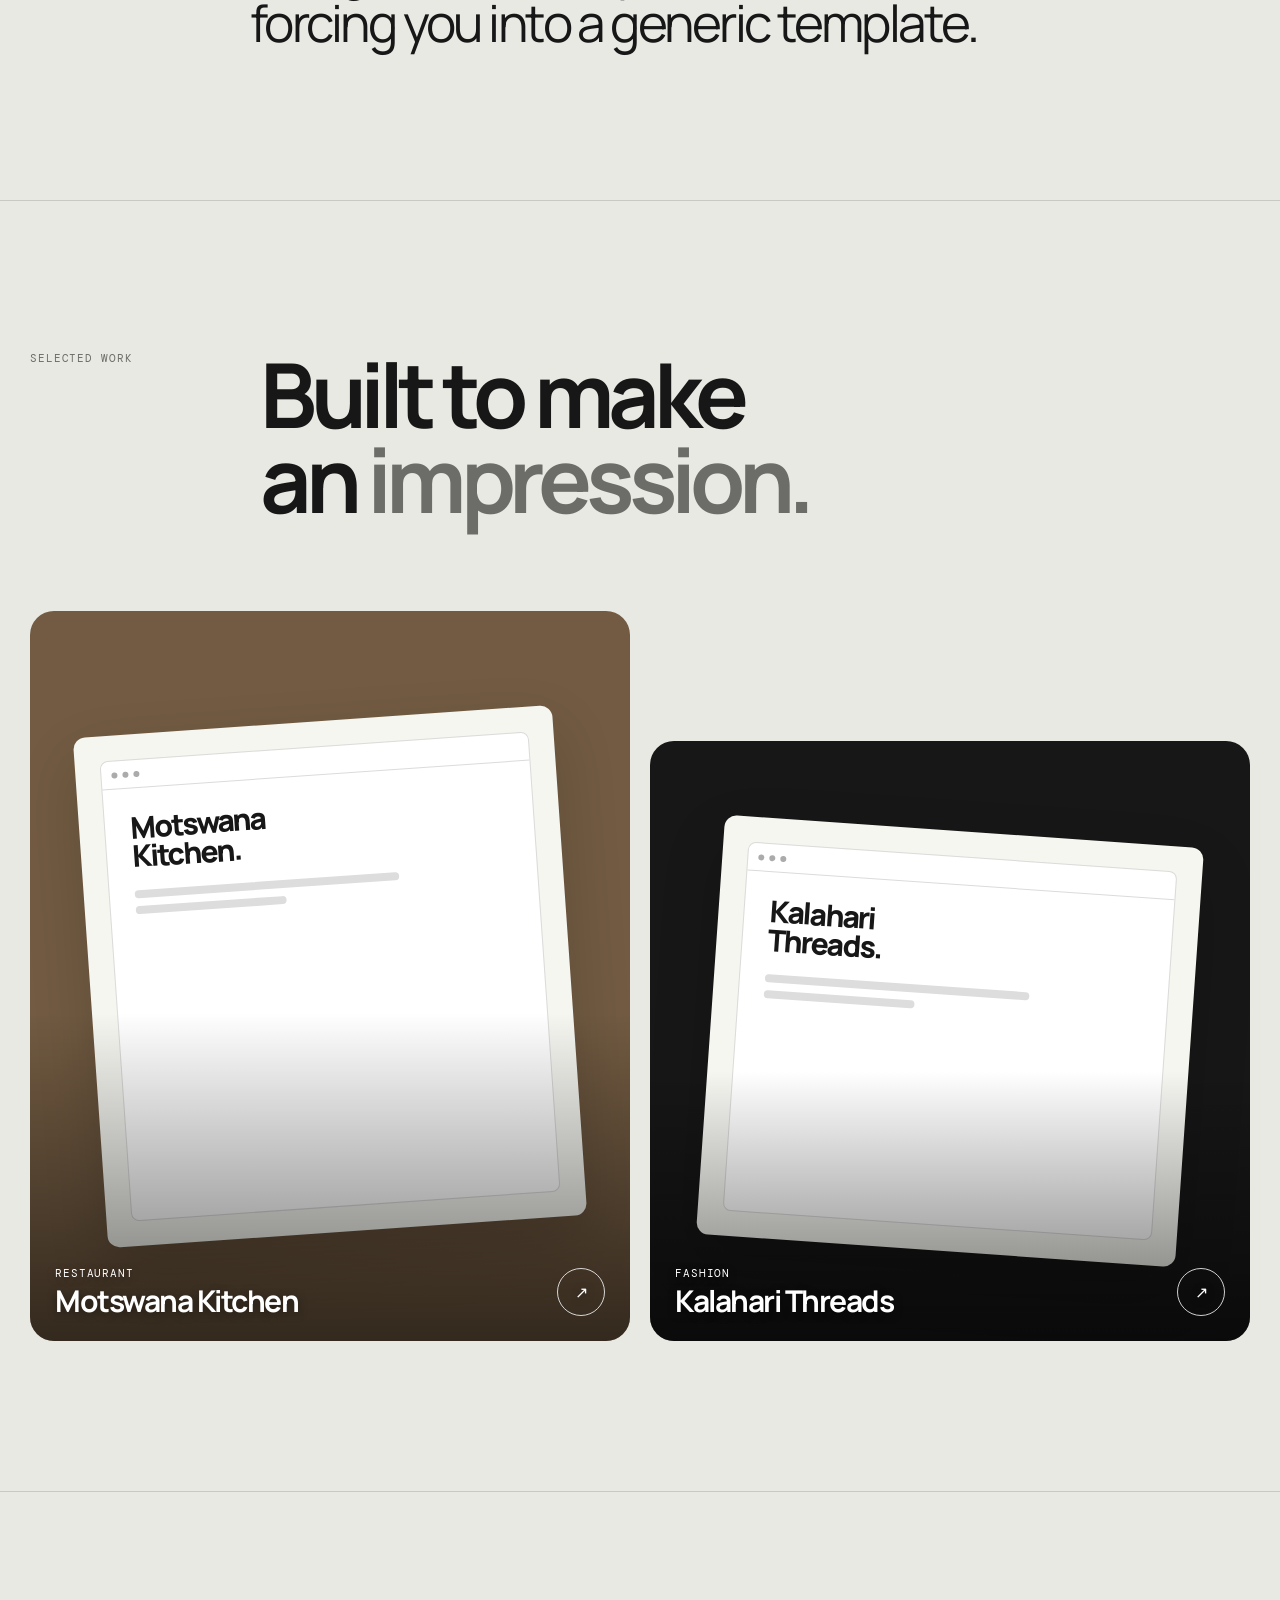
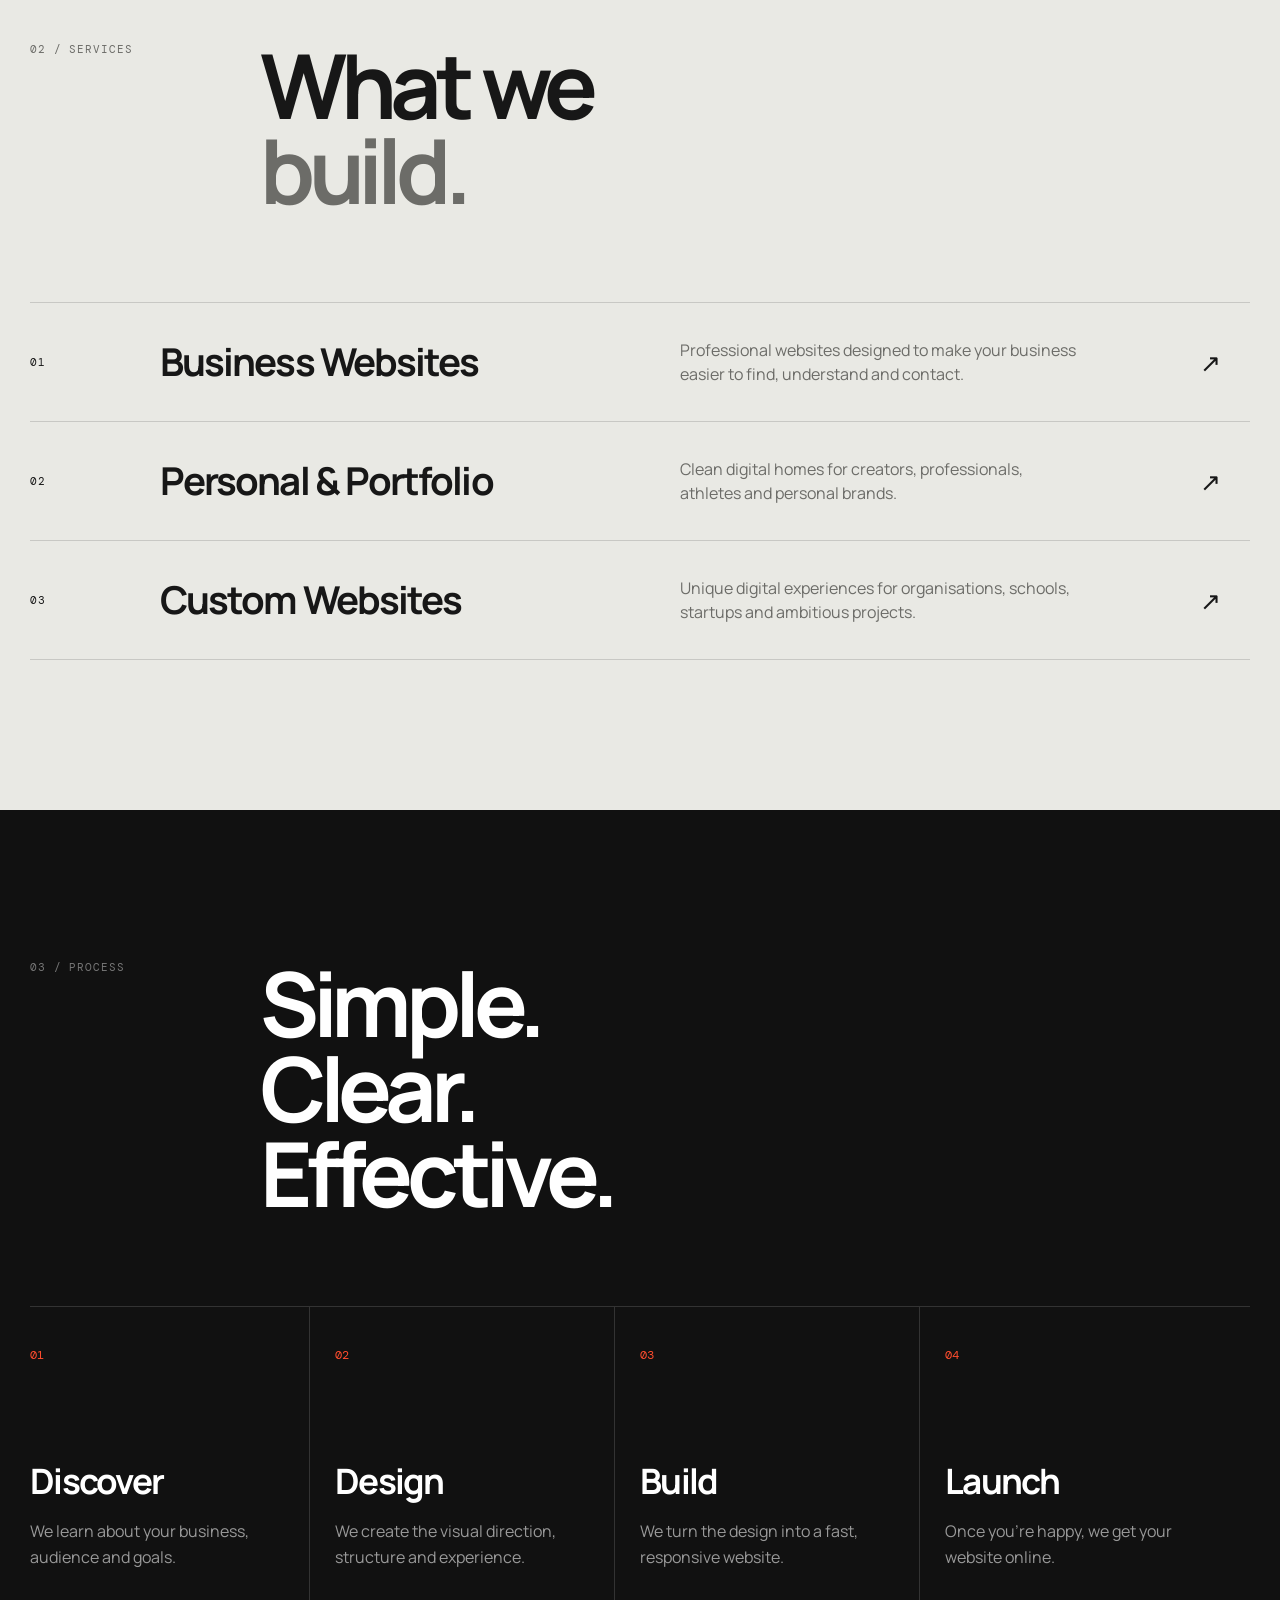
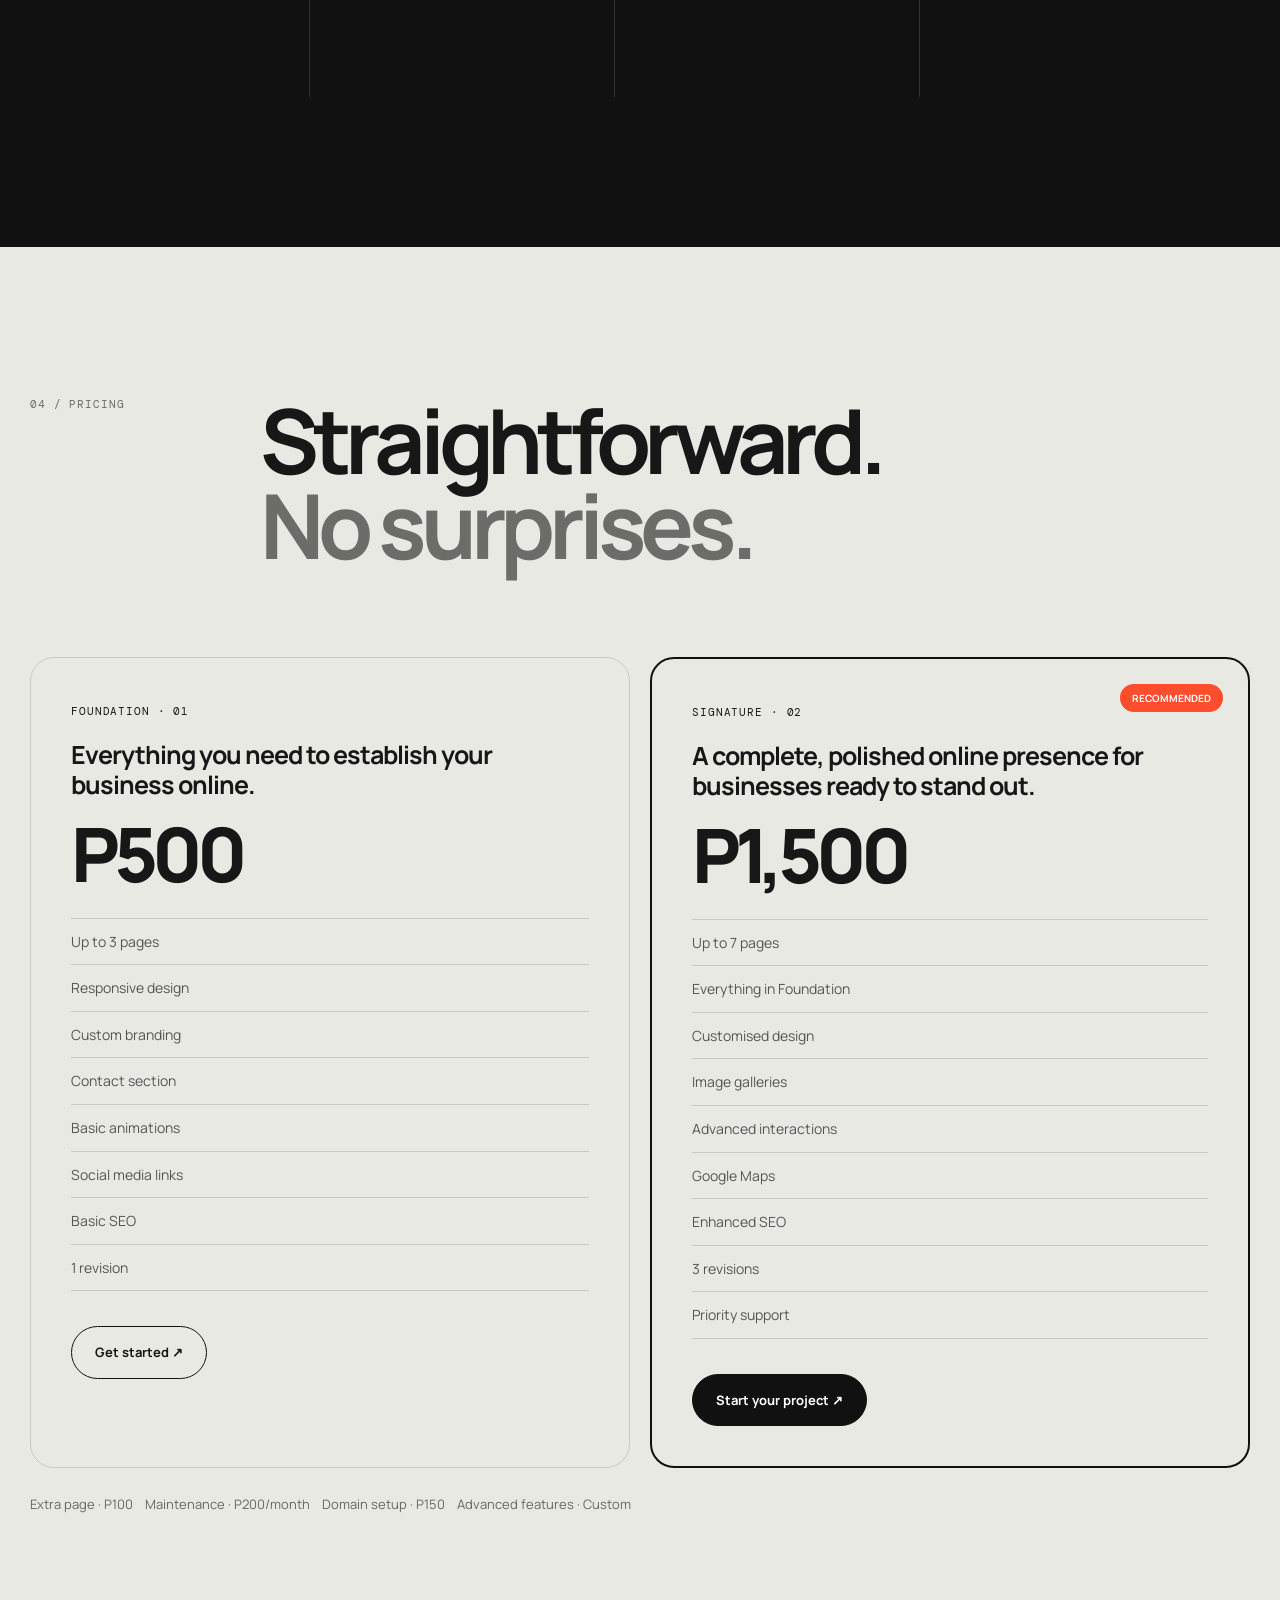
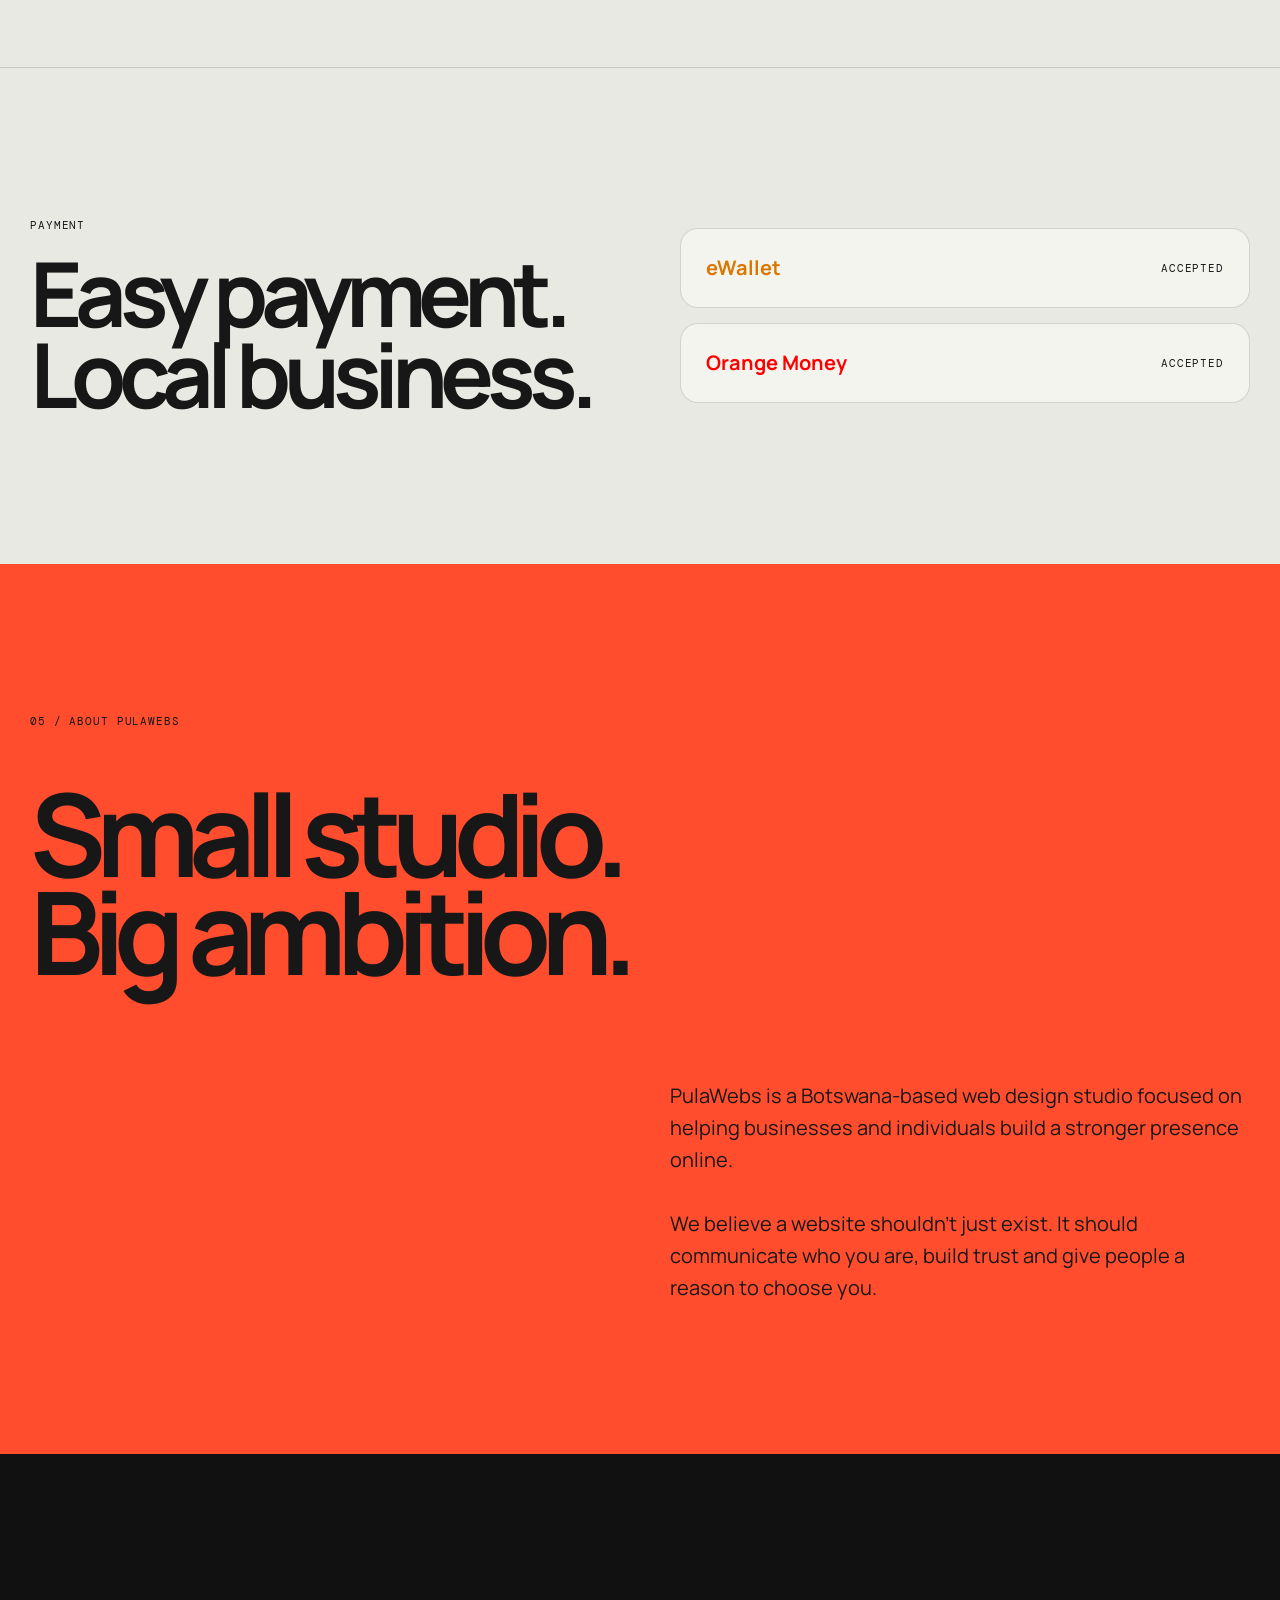
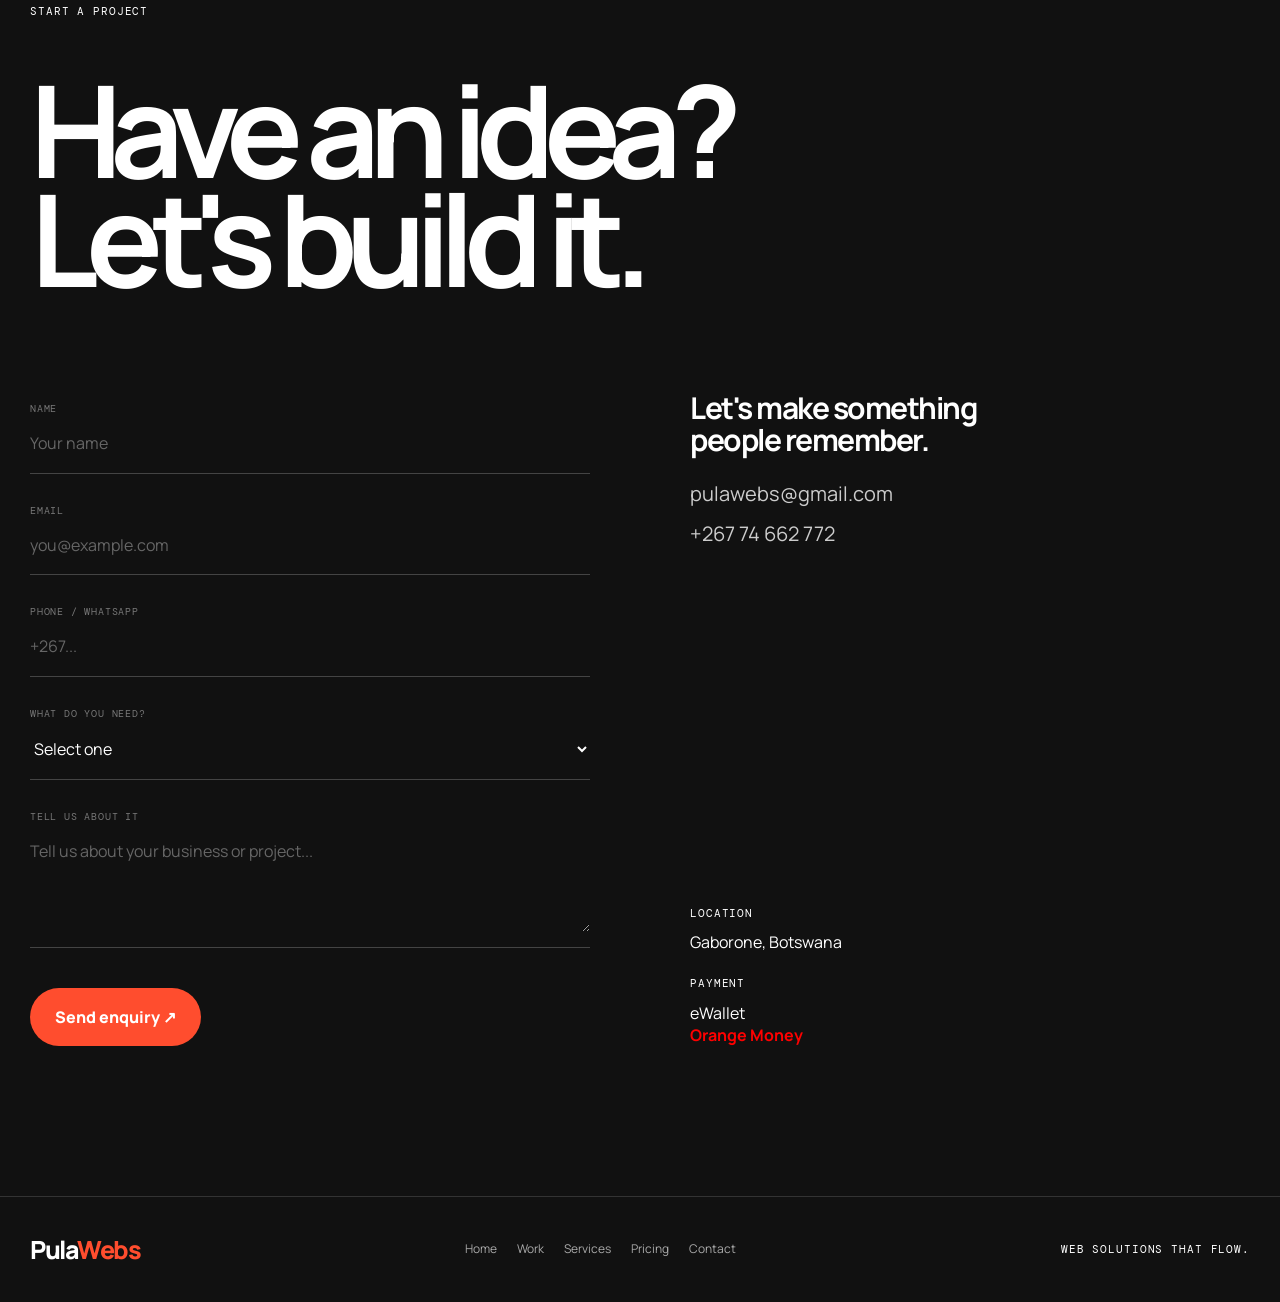
==== commit dfe00c46: "Update index.html" ====
--- a/index.html
+++ b/index.html
@@ -2197,3 +2197,6 @@
 
 </body>
 </html>
+<script src="script.js"></script>
+</body>
+</html>
--- a/style.css
+++ b/style.css
@@ -1,1749 +1,2046 @@
 /* =========================================================
-   PulaWebs — Modern Agency CSS
-   ========================================================= */
-
-@import url('https://fonts.googleapis.com/css2?family=DM+Sans:wght@400;500;600;700&family=Space+Grotesk:wght@400;500;600;700&display=swap');
-
-
-/* =========================================================
-   VARIABLES
+   PULAWEBs — STYLE.CSS
+   WEB DESIGN STUDIO · BOTSWANA
 ========================================================= */
 
 :root {
-    --bg: #101110;
-    --bg-soft: #171917;
-    --bg-card: #1d201d;
-    --bg-card-light: #242724;
-
-    --white: #f5f7f2;
-    --text: #d7dbd4;
-    --muted: #858c83;
-
-    --accent: #c8ff2f;
-    --accent-dark: #a9dc18;
-
-    --border: rgba(255, 255, 255, 0.10);
-    --border-light: rgba(255, 255, 255, 0.16);
-
-    --orange: #ff3b22;
-
-    --max-width: 1280px;
-
-    --radius: 18px;
-    --radius-small: 10px;
-
-    --transition: 0.3s ease;
-}
-
+  --bg: #e9e9e4;
+  --surface: #f5f5f0;
+  --dark: #111111;
+  --text: #171717;
+  --muted: #6d6d68;
+  --line: rgba(17, 17, 17, 0.14);
+  --accent: #ff4d2e;
+  --white: #ffffff;
+
+  --radius: 24px;
+  --max-width: 1400px;
+
+  --ease: cubic-bezier(.2, .8, .2, 1);
+}
 
 /* =========================================================
    RESET
 ========================================================= */
 
 * {
-    margin: 0;
-    padding: 0;
-    box-sizing: border-box;
+  margin: 0;
+  padding: 0;
+  box-sizing: border-box;
 }
 
 html {
-    scroll-behavior: smooth;
+  scroll-behavior: smooth;
 }
 
 body {
-    font-family: "DM Sans", sans-serif;
-    background: var(--bg);
-    color: var(--text);
-    line-height: 1.6;
-    overflow-x: hidden;
+  background: var(--bg);
+  color: var(--text);
+  font-family: "Manrope", sans-serif;
+  overflow-x: hidden;
+  line-height: 1.4;
+}
+
+body.menu-open {
+  overflow: hidden;
 }
 
 img {
-    display: block;
-    width: 100%;
+  max-width: 100%;
+  display: block;
 }
 
 a {
-    color: inherit;
-    text-decoration: none;
+  color: inherit;
+  text-decoration: none;
 }
 
 button,
 input,
 textarea,
 select {
-    font: inherit;
+  font: inherit;
 }
 
 button {
-    cursor: pointer;
+  cursor: pointer;
 }
 
 ::selection {
-    background: var(--accent);
-    color: #111;
-}
-
-
-/* =========================================================
-   GLOBAL
-========================================================= */
-
-.section {
-    width: min(var(--max-width), calc(100% - 80px));
-    margin: 0 auto;
-    padding: 140px 0;
-}
-
-.eyebrow,
-.section-tag {
-    font-size: 11px;
-    font-weight: 700;
-    letter-spacing: 0.16em;
-    text-transform: uppercase;
-    color: var(--accent);
-}
-
-.section-tag {
-    padding-bottom: 30px;
-    border-bottom: 1px solid var(--border);
-}
-
-h1,
-h2,
-h3 {
-    font-family: "Space Grotesk", sans-serif;
-    color: var(--white);
-    line-height: 1.05;
-}
-
-h2 {
-    font-size: clamp(42px, 5vw, 76px);
-    letter-spacing: -0.045em;
-}
-
-h2 span,
-h1 span {
-    color: var(--accent);
-}
-
-p {
-    color: var(--text);
-}
-
+  background: var(--dark);
+  color: var(--white);
+}
+
+/* =========================================================
+   TYPOGRAPHY
+========================================================= */
+
+.mono {
+  font-family: "DM Mono", monospace;
+  font-size: 11px;
+  line-height: 1.4;
+  letter-spacing: .08em;
+  text-transform: uppercase;
+}
+
+/* =========================================================
+   CUSTOM CURSOR
+========================================================= */
+
+.cursor {
+  position: fixed;
+  left: 0;
+  top: 0;
+
+  width: 18px;
+  height: 18px;
+
+  border: 1px solid var(--dark);
+  border-radius: 50%;
+
+  pointer-events: none;
+
+  z-index: 99999;
+
+  transform: translate(-50%, -50%);
+
+  transition:
+    width .25s ease,
+    height .25s ease,
+    background .25s ease,
+    border-color .25s ease;
+}
+
+.cursor.active {
+  width: 60px;
+  height: 60px;
+
+  background: var(--white);
+  border-color: var(--white);
+
+  mix-blend-mode: difference;
+}
 
 /* =========================================================
    NAVIGATION
 ========================================================= */
 
-.site-header {
-    position: absolute;
-    top: 0;
-    left: 0;
+nav {
+  position: fixed;
+
+  top: 0;
+  left: 0;
+
+  width: 100%;
+
+  z-index: 1000;
+
+  padding: 22px 30px;
+
+  transition:
+    padding .4s var(--ease);
+}
+
+.nav-inner {
+  width: 100%;
+  max-width: var(--max-width);
+
+  margin: auto;
+
+  display: flex;
+  align-items: center;
+  justify-content: space-between;
+
+  padding: 14px 18px;
+
+  transition:
+    background .4s ease,
+    border .4s ease,
+    border-radius .4s ease,
+    backdrop-filter .4s ease;
+}
+
+nav.scrolled {
+  padding: 12px 20px;
+}
+
+nav.scrolled .nav-inner {
+  background: rgba(233, 233, 228, .82);
+
+  backdrop-filter: blur(20px);
+
+  border: 1px solid var(--line);
+
+  border-radius: 100px;
+}
+
+/* LOGO */
+
+.logo {
+  font-size: 23px;
+
+  font-weight: 800;
+
+  letter-spacing: -.07em;
+}
+
+.logo span {
+  color: var(--accent);
+}
+
+/* NAV LINKS */
+
+.nav-links {
+  display: flex;
+  align-items: center;
+
+  gap: 30px;
+}
+
+.nav-links a {
+  position: relative;
+
+  font-size: 13px;
+  font-weight: 700;
+
+  transition: color .25s ease;
+}
+
+.nav-links a:not(.nav-cta)::after {
+  content: "";
+
+  position: absolute;
+
+  left: 0;
+  bottom: -6px;
+
+  width: 0;
+  height: 1px;
+
+  background: currentColor;
+
+  transition: width .3s ease;
+}
+
+.nav-links a:hover::after,
+.nav-links a.active::after {
+  width: 100%;
+}
+
+/* NAV BUTTON */
+
+.nav-cta {
+  background: var(--dark);
+  color: var(--white);
+
+  padding: 12px 18px;
+
+  border-radius: 100px;
+
+  transition:
+    background .3s ease,
+    transform .3s ease;
+}
+
+.nav-cta:hover {
+  background: var(--accent);
+
+  transform: translateY(-2px);
+}
+
+.nav-cta::after {
+  display: none !important;
+}
+
+/* MOBILE MENU */
+
+.menu {
+  display: none;
+
+  border: 0;
+
+  background: transparent;
+
+  color: var(--dark);
+
+  font-size: 25px;
+
+  line-height: 1;
+}
+
+/* =========================================================
+   HERO
+========================================================= */
+
+.hero {
+  min-height: 100vh;
+
+  max-width: var(--max-width);
+
+  margin: auto;
+
+  padding:
+    165px
+    30px
+    65px;
+
+  display: flex;
+
+  flex-direction: column;
+
+  justify-content: space-between;
+}
+
+.hero-top {
+  display: flex;
+
+  justify-content: space-between;
+
+  align-items: flex-start;
+}
+
+.eyebrow {
+  display: flex;
+
+  align-items: center;
+
+  gap: 10px;
+}
+
+.dot {
+  width: 8px;
+  height: 8px;
+
+  background: var(--accent);
+
+  border-radius: 50%;
+
+  animation:
+    pulse 1.8s ease-in-out infinite;
+}
+
+@keyframes pulse {
+
+  0%,
+  100% {
+    transform: scale(1);
+    opacity: 1;
+  }
+
+  50% {
+    transform: scale(.65);
+    opacity: .4;
+  }
+}
+
+.hero-location {
+  text-align: right;
+  color: var(--muted);
+}
+
+.hero-title {
+  margin-top: 80px;
+
+  max-width: 1250px;
+
+  font-size: clamp(
+    72px,
+    12vw,
+    190px
+  );
+
+  line-height: .82;
+
+  font-weight: 800;
+
+  letter-spacing: -.095em;
+}
+
+.hero-title .outline {
+  color: transparent;
+
+  -webkit-text-stroke:
+    2px var(--dark);
+}
+
+.hero-bottom {
+  margin-top: 80px;
+
+  display: grid;
+
+  grid-template-columns:
+    1fr 1fr;
+
+  gap: 50px;
+
+  align-items: end;
+}
+
+.hero-description {
+  max-width: 550px;
+
+  color: #41413e;
+
+  font-size: 19px;
+
+  line-height: 1.55;
+
+  letter-spacing: -.02em;
+}
+
+.hero-actions {
+  display: flex;
+
+  justify-content: flex-end;
+
+  align-items: center;
+
+  gap: 12px;
+}
+
+/* =========================================================
+   BUTTONS
+========================================================= */
+
+.button {
+  display: inline-flex;
+
+  align-items: center;
+  justify-content: center;
+
+  gap: 10px;
+
+  min-height: 52px;
+
+  padding:
+    14px 23px;
+
+  border:
+    1px solid var(--dark);
+
+  border-radius: 100px;
+
+  font-size: 13px;
+
+  font-weight: 800;
+
+  transition:
+    background .3s ease,
+    color .3s ease,
+    border-color .3s ease,
+    transform .3s var(--ease);
+}
+
+.button.primary {
+  background: var(--dark);
+
+  color: var(--white);
+}
+
+.button:hover {
+  transform: translateY(-4px);
+}
+
+.button.primary:hover {
+  background: var(--accent);
+
+  border-color: var(--accent);
+}
+
+.button:not(.primary):hover {
+  background: var(--dark);
+
+  color: var(--white);
+}
+
+/* =========================================================
+   MARQUEE
+========================================================= */
+
+.marquee {
+  width: 100%;
+
+  overflow: hidden;
+
+  white-space: nowrap;
+
+  border-top:
+    1px solid var(--line);
+
+  border-bottom:
+    1px solid var(--line);
+
+  padding: 20px 0;
+}
+
+.marquee-track {
+  display: inline-flex;
+
+  align-items: center;
+
+  width: max-content;
+
+  animation:
+    marquee 25s linear infinite;
+}
+
+.marquee span {
+  margin: 0 25px;
+
+  font-size: 13px;
+
+  font-weight: 800;
+
+  text-transform: uppercase;
+}
+
+.marquee .orange {
+  color: var(--accent);
+
+  margin-left: 0;
+  margin-right: 0;
+}
+
+@keyframes marquee {
+
+  from {
+    transform: translateX(0);
+  }
+
+  to {
+    transform: translateX(-50%);
+  }
+
+}
+
+/* =========================================================
+   SECTIONS
+========================================================= */
+
+section {
+  width: 100%;
+
+  max-width: var(--max-width);
+
+  margin: auto;
+
+  padding:
+    150px 30px;
+}
+
+.section-header {
+  display: grid;
+
+  grid-template-columns:
+    180px 1fr;
+
+  gap: 50px;
+
+  margin-bottom: 90px;
+}
+
+.section-number {
+  color: var(--muted);
+}
+
+.section-title {
+  max-width: 900px;
+
+  font-size:
+    clamp(
+      50px,
+      7vw,
+      100px
+    );
+
+  line-height: .94;
+
+  letter-spacing: -.075em;
+}
+
+.section-title em {
+  color: var(--muted);
+
+  font-style: normal;
+}
+
+/* =========================================================
+   SCROLL REVEAL
+========================================================= */
+
+.reveal {
+  opacity: 0;
+
+  transform:
+    translateY(45px);
+
+  transition:
+    opacity .9s ease,
+    transform .9s var(--ease);
+}
+
+.reveal.visible {
+  opacity: 1;
+
+  transform:
+    translateY(0);
+}
+
+/* =========================================================
+   INTRO
+========================================================= */
+
+.intro {
+  border-bottom:
+    1px solid var(--line);
+}
+
+.intro-text {
+  max-width: 1000px;
+
+  margin-left: auto;
+
+  font-size:
+    clamp(
+      32px,
+      4.2vw,
+      66px
+    );
+
+  line-height: 1.05;
+
+  letter-spacing: -.06em;
+}
+
+.intro-text span {
+  color: var(--muted);
+}
+
+/* =========================================================
+   WORK / PORTFOLIO
+========================================================= */
+
+.work-grid {
+  display: grid;
+
+  grid-template-columns:
+    1fr 1fr;
+
+  gap: 20px;
+}
+
+.project {
+  position: relative;
+
+  min-height: 600px;
+
+  overflow: hidden;
+
+  border-radius: var(--radius);
+
+  isolation: isolate;
+
+  transition:
+    transform .5s var(--ease);
+}
+
+.project::after {
+  content: "";
+
+  position: absolute;
+
+  inset: 0;
+
+  z-index: 1;
+
+  background:
+    linear-gradient(
+      to top,
+      rgba(0, 0, 0, .55),
+      transparent 45%
+    );
+
+  pointer-events: none;
+}
+
+.project:nth-child(2) {
+  margin-top: 130px;
+}
+
+.project-one {
+  background: #755d44;
+}
+
+.project-two {
+  background: #171717;
+}
+
+.project-image {
+  position: absolute;
+
+  inset: 0;
+
+  display: flex;
+
+  align-items: center;
+
+  justify-content: center;
+}
+
+.project-visual {
+  width: 80%;
+  height: 70%;
+
+  padding: 25px;
+
+  background: #f5f5f0;
+
+  border-radius: 12px;
+
+  box-shadow:
+    0 30px 80px rgba(0, 0, 0, .2);
+
+  transform:
+    rotate(-4deg);
+
+  transition:
+    transform .7s var(--ease);
+}
+
+.project:nth-child(2)
+.project-visual {
+  transform:
+    rotate(4deg);
+}
+
+.project:hover
+.project-visual {
+  transform:
+    rotate(0)
+    scale(1.04);
+}
+
+/* BROWSER MOCKUP */
+
+.mock-browser {
+  width: 100%;
+  height: 100%;
+
+  overflow: hidden;
+
+  border:
+    1px solid var(--line);
+
+  border-radius: 8px;
+
+  background: #fff;
+}
+
+.browser-bar {
+  height: 30px;
+
+  display: flex;
+
+  align-items: center;
+
+  gap: 5px;
+
+  padding: 0 10px;
+
+  border-bottom:
+    1px solid var(--line);
+}
+
+.browser-dot {
+  width: 6px;
+  height: 6px;
+
+  border-radius: 50%;
+
+  background: var(--dark);
+
+  opacity: .3;
+}
+
+.browser-content {
+  padding: 28px;
+}
+
+.mock-title {
+  margin-bottom: 25px;
+
+  font-size: 32px;
+
+  line-height: .95;
+
+  font-weight: 800;
+
+  letter-spacing: -.07em;
+}
+
+.mock-line {
+  width: 70%;
+  height: 8px;
+
+  margin-bottom: 8px;
+
+  background: #ddd;
+
+  border-radius: 20px;
+}
+
+.mock-line.small {
+  width: 42%;
+}
+
+/* PROJECT INFO */
+
+.project-info {
+  position: absolute;
+
+  left: 25px;
+  right: 25px;
+  bottom: 25px;
+
+  z-index: 5;
+
+  display: flex;
+
+  justify-content: space-between;
+
+  align-items: flex-end;
+
+  color: white;
+}
+
+.project-info h3 {
+  margin-top: 5px;
+
+  font-size: 30px;
+
+  line-height: 1;
+
+  letter-spacing: -.055em;
+}
+
+.project-link {
+  width: 50px;
+  height: 50px;
+
+  display: grid;
+
+  place-items: center;
+
+  border:
+    1px solid rgba(255,255,255,.8);
+
+  border-radius: 50%;
+
+  transition:
+    background .3s ease,
+    color .3s ease,
+    transform .3s ease;
+}
+
+.project:hover .project-link {
+  background: white;
+
+  color: black;
+
+  transform:
+    rotate(45deg);
+}
+
+/* =========================================================
+   SERVICES
+========================================================= */
+
+.services {
+  border-top:
+    1px solid var(--line);
+}
+
+.service-list {
+  border-top:
+    1px solid var(--line);
+}
+
+.service {
+  position: relative;
+
+  display: grid;
+
+  grid-template-columns:
+    100px 1fr 1fr 50px;
+
+  gap: 30px;
+
+  align-items: center;
+
+  padding: 35px 0;
+
+  border-bottom:
+    1px solid var(--line);
+
+  transition:
+    padding .4s var(--ease),
+    background .4s ease;
+}
+
+.service::before {
+  content: "";
+
+  position: absolute;
+
+  left: 0;
+  bottom: -1px;
+
+  width: 0;
+  height: 2px;
+
+  background: var(--accent);
+
+  transition:
+    width .5s var(--ease);
+}
+
+.service:hover::before {
+  width: 100%;
+}
+
+.service:hover {
+  padding-left: 20px;
+  padding-right: 20px;
+
+  background:
+    rgba(255,255,255,.35);
+}
+
+.service h3 {
+  font-size:
+    clamp(
+      25px,
+      3vw,
+      40px
+    );
+
+  line-height: 1;
+
+  letter-spacing: -.06em;
+}
+
+.service p {
+  max-width: 400px;
+
+  color: var(--muted);
+
+  line-height: 1.5;
+}
+
+.service-arrow {
+  font-size: 25px;
+
+  transition:
+    transform .3s ease,
+    color .3s ease;
+}
+
+.service:hover .service-arrow {
+  color: var(--accent);
+
+  transform:
+    rotate(45deg);
+}
+
+/* =========================================================
+   PROCESS
+========================================================= */
+
+.process {
+  max-width: none;
+
+  color: white;
+
+  background: var(--dark);
+
+  padding-left:
+    max(
+      30px,
+      calc(
+        (100vw - 1340px) / 2
+      )
+    );
+
+  padding-right:
+    max(
+      30px,
+      calc(
+        (100vw - 1340px) / 2
+      )
+    );
+}
+
+.process .section-number {
+  color: #777;
+}
+
+.process .section-title {
+  color: white;
+}
+
+.process .section-title em {
+  color: #666;
+}
+
+.process-grid {
+  display: grid;
+
+  grid-template-columns:
+    repeat(4, 1fr);
+
+  border-top:
+    1px solid #333;
+}
+
+.process-card {
+  min-height: 390px;
+
+  padding:
+    35px 25px 35px 0;
+
+  margin-right: 25px;
+
+  border-right:
+    1px solid #333;
+}
+
+.process-card:last-child {
+  margin-right: 0;
+
+  border-right: 0;
+}
+
+.process-card-number {
+  color: var(--accent);
+
+  font-family:
+    "DM Mono",
+    monospace;
+
+  font-size: 12px;
+}
+
+.process-card h3 {
+  margin-top: 110px;
+
+  margin-bottom: 20px;
+
+  font-size: 36px;
+
+  line-height: 1;
+
+  letter-spacing: -.06em;
+}
+
+.process-card p {
+  max-width: 260px;
+
+  color: #999;
+
+  line-height: 1.6;
+}
+
+/* =========================================================
+   PRICING
+========================================================= */
+
+.pricing-grid {
+  display: grid;
+
+  grid-template-columns:
+    1fr 1fr;
+
+  gap: 20px;
+}
+
+.price-card {
+  position: relative;
+
+  padding: 40px;
+
+  border:
+    1px solid var(--line);
+
+  border-radius: var(--radius);
+
+  background: transparent;
+
+  transition:
+    transform .4s var(--ease),
+    background .4s ease;
+}
+
+.price-card:hover {
+  background: var(--surface);
+
+  transform:
+    translateY(-8px);
+}
+
+.price-card.recommended {
+  border:
+    2px solid var(--dark);
+}
+
+.recommended-label {
+  position: absolute;
+
+  top: 25px;
+  right: 25px;
+
+  padding:
+    7px 12px;
+
+  color: white;
+
+  background: var(--accent);
+
+  border-radius: 100px;
+
+  font-size: 10px;
+
+  font-weight: 800;
+}
+
+.price-card h3 {
+  max-width: 550px;
+
+  margin:
+    20px 0 30px;
+
+  font-size: 24px;
+
+  line-height: 1.2;
+
+  letter-spacing: -.04em;
+}
+
+.price {
+  margin-bottom: 35px;
+
+  font-size: 80px;
+
+  font-weight: 800;
+
+  line-height: .9;
+
+  letter-spacing: -.09em;
+}
+
+.features {
+  list-style: none;
+
+  margin-bottom: 35px;
+
+  border-top:
+    1px solid var(--line);
+}
+
+.features li {
+  padding: 13px 0;
+
+  color: #555;
+
+  font-size: 14px;
+
+  border-bottom:
+    1px solid var(--line);
+}
+
+/* =========================================================
+   PAYMENT
+========================================================= */
+
+.payment {
+  display: grid;
+
+  grid-template-columns:
+    1fr 1fr;
+
+  gap: 80px;
+
+  align-items: center;
+
+  border-top:
+    1px solid var(--line);
+}
+
+.payment h2 {
+  margin-top: 20px;
+
+  font-size:
+    clamp(
+      55px,
+      7vw,
+      100px
+    );
+
+  line-height: .9;
+
+  letter-spacing: -.085em;
+}
+
+.payment-options {
+  display: grid;
+
+  gap: 15px;
+}
+
+.payment-card {
+  display: flex;
+
+  align-items: center;
+
+  justify-content: space-between;
+
+  padding: 25px;
+
+  background: var(--surface);
+
+  border:
+    1px solid var(--line);
+
+  border-radius: 18px;
+
+  transition:
+    transform .3s var(--ease);
+}
+
+.payment-card:hover {
+  transform:
+    translateX(8px);
+}
+
+.payment-card strong {
+  font-size: 21px;
+}
+
+.payment-card:first-child strong {
+  color: #d17a00;
+}
+
+.payment-card:last-child strong {
+  color: #ed1c24;
+}
+
+/* =========================================================
+   ABOUT
+========================================================= */
+
+.about {
+  max-width: none;
+
+  background: var(--accent);
+
+  padding-left:
+    max(
+      30px,
+      calc(
+        (100vw - 1340px) / 2
+      )
+    );
+
+  padding-right:
+    max(
+      30px,
+      calc(
+        (100vw - 1340px) / 2
+      )
+    );
+}
+
+.about > h2 {
+  max-width: 1150px;
+
+  margin-top: 55px;
+
+  font-size:
+    clamp(
+      65px,
+      9vw,
+      135px
+    );
+
+  line-height: .85;
+
+  letter-spacing: -.095em;
+}
+
+.about-bottom {
+  display: grid;
+
+  grid-template-columns:
+    1fr 1fr;
+
+  gap: 60px;
+
+  margin-top: 100px;
+}
+
+.about-bottom p {
+  max-width: 600px;
+
+  font-size: 20px;
+
+  line-height: 1.6;
+}
+
+/* =========================================================
+   CONTACT
+========================================================= */
+
+.contact {
+  max-width: none;
+
+  color: white;
+
+  background: var(--dark);
+
+  padding-left:
+    max(
+      30px,
+      calc(
+        (100vw - 1340px) / 2
+      )
+    );
+
+  padding-right:
+    max(
+      30px,
+      calc(
+        (100vw - 1340px) / 2
+      )
+    );
+}
+
+.contact-title {
+  max-width: 1200px;
+
+  margin:
+    55px 0 100px;
+
+  font-size:
+    clamp(
+      65px,
+      10vw,
+      150px
+    );
+
+  line-height: .84;
+
+  letter-spacing: -.095em;
+}
+
+.contact-layout {
+  display: grid;
+
+  grid-template-columns:
+    1fr 1fr;
+
+  gap: 100px;
+}
+
+/* FORM */
+
+form {
+  display: grid;
+
+  gap: 20px;
+}
+
+.field {
+  padding:
+    10px 0;
+
+  border-bottom:
+    1px solid #444;
+}
+
+.field label {
+  display: block;
+
+  margin-bottom: 8px;
+
+  color: #777;
+
+  font-family:
+    "DM Mono",
+    monospace;
+
+  font-size: 10px;
+
+  letter-spacing: .08em;
+
+  text-transform: uppercase;
+}
+
+.field input,
+.field textarea,
+.field select {
+  width: 100%;
+
+  padding: 8px 0;
+
+  outline: none;
+
+  color: white;
+
+  background: transparent;
+
+  border: 0;
+}
+
+.field input::placeholder,
+.field textarea::placeholder {
+  color: #666;
+}
+
+.field textarea {
+  min-height: 100px;
+
+  resize: vertical;
+}
+
+.field select {
+  cursor: pointer;
+}
+
+.field option {
+  color: black;
+}
+
+/* CONTACT BUTTON */
+
+.contact-button {
+  width: max-content;
+
+  margin-top: 20px;
+
+  padding:
+    17px 25px;
+
+  color: white;
+
+  background: var(--accent);
+
+  border: 0;
+
+  border-radius: 100px;
+
+  font-weight: 800;
+
+  transition:
+    transform .3s var(--ease),
+    background .3s ease;
+}
+
+.contact-button:hover {
+  background: #ff674d;
+
+  transform:
+    translateY(-4px);
+}
+
+/* CONTACT DETAILS */
+
+.contact-details {
+  display: flex;
+
+  flex-direction: column;
+
+  justify-content: space-between;
+}
+
+.contact-details h3 {
+  margin-bottom: 25px;
+
+  font-size: 31px;
+
+  line-height: 1.05;
+
+  letter-spacing: -.05em;
+}
+
+.contact-link {
+  display: block;
+
+  margin-bottom: 12px;
+
+  color: #ccc;
+
+  font-size: 20px;
+
+  transition:
+    color .3s ease;
+}
+
+.contact-link:hover {
+  color: var(--accent);
+}
+
+/* =========================================================
+   FOOTER
+========================================================= */
+
+footer {
+  padding:
+    35px 30px;
+
+  color: white;
+
+  background: var(--dark);
+
+  border-top:
+    1px solid #333;
+}
+
+.footer-inner {
+  max-width: var(--max-width);
+
+  margin: auto;
+
+  display: flex;
+
+  align-items: center;
+
+  justify-content: space-between;
+
+  gap: 30px;
+}
+
+.footer-logo {
+  font-size: 25px;
+
+  font-weight: 800;
+
+  letter-spacing: -.07em;
+}
+
+.footer-logo span {
+  color: var(--accent);
+}
+
+.footer-links {
+  display: flex;
+
+  flex-wrap: wrap;
+
+  gap: 20px;
+
+  color: #aaa;
+
+  font-size: 12px;
+}
+
+.footer-links a {
+  transition:
+    color .3s ease;
+}
+
+.footer-links a:hover {
+  color: white;
+}
+
+/* =========================================================
+   FORM MESSAGE
+========================================================= */
+
+.form-message {
+  animation:
+    fadeUp .4s ease;
+}
+
+@keyframes fadeUp {
+
+  from {
+    opacity: 0;
+    transform: translateY(10px);
+  }
+
+  to {
+    opacity: 1;
+    transform: translateY(0);
+  }
+
+}
+
+/* =========================================================
+   RESPONSIVE — TABLET
+========================================================= */
+
+@media (max-width: 1000px) {
+
+  .hero {
+    padding-left: 25px;
+    padding-right: 25px;
+  }
+
+  section {
+    padding-left: 25px;
+    padding-right: 25px;
+  }
+
+  .hero-title {
+    font-size:
+      clamp(
+        65px,
+        11vw,
+        130px
+      );
+  }
+
+  .process-grid {
+    grid-template-columns:
+      repeat(2, 1fr);
+  }
+
+  .process-card {
+    min-height: 330px;
+
+    border-bottom:
+      1px solid #333;
+  }
+
+}
+
+/* =========================================================
+   RESPONSIVE — MOBILE
+========================================================= */
+
+@media (max-width: 800px) {
+
+  /* NAV */
+
+  nav {
+    padding: 12px;
+  }
+
+  nav.scrolled {
+    padding: 8px 12px;
+  }
+
+  .nav-inner {
+    padding: 13px 15px;
+  }
+
+  .nav-links {
+    position: fixed;
+
+    top: 78px;
+
+    left: 12px;
+    right: 12px;
+
+    display: none;
+
+    flex-direction: column;
+
+    align-items: flex-start;
+
+    gap: 22px;
+
+    padding: 25px;
+
+    color: white;
+
+    background: var(--dark);
+
+    border-radius: 20px;
+
+    box-shadow:
+      0 25px 60px
+      rgba(0,0,0,.25);
+  }
+
+  .nav-links.active {
+    display: flex;
+  }
+
+  .nav-links a {
+    font-size: 17px;
+  }
+
+  .nav-cta {
     width: 100%;
-    z-index: 100;
-}
-
-.main-nav {
-    width: min(var(--max-width), calc(100% - 80px));
-    margin: 0 auto;
-    height: 100px;
-
-    display: flex;
-    align-items: center;
-    justify-content: space-between;
-}
-
-.brand {
-    width: 145px;
-}
-
-.brand-logo {
+
+    text-align: center;
+  }
+
+  .menu {
+    display: block;
+  }
+
+  /* HERO */
+
+  .hero {
+    min-height: auto;
+
+    padding:
+      130px
+      20px
+      70px;
+  }
+
+  .hero-top {
+    flex-direction: column;
+
+    gap: 20px;
+  }
+
+  .hero-location {
+    text-align: left;
+  }
+
+  .hero-title {
+    margin-top: 70px;
+
+    font-size:
+      clamp(
+        58px,
+        15vw,
+        100px
+      );
+  }
+
+  .hero-title .outline {
+    -webkit-text-stroke:
+      1.5px var(--dark);
+  }
+
+  .hero-bottom {
+    grid-template-columns: 1fr;
+
+    gap: 30px;
+
+    margin-top: 60px;
+  }
+
+  .hero-description {
+    font-size: 17px;
+  }
+
+  .hero-actions {
+    justify-content: flex-start;
+
+    flex-wrap: wrap;
+  }
+
+  /* SECTIONS */
+
+  section {
+    padding:
+      100px 20px;
+  }
+
+  .section-header {
+    grid-template-columns: 1fr;
+
+    gap: 20px;
+
+    margin-bottom: 55px;
+  }
+
+  .section-title {
+    font-size:
+      clamp(
+        48px,
+        12vw,
+        75px
+      );
+  }
+
+  /* INTRO */
+
+  .intro-text {
+    font-size:
+      clamp(
+        32px,
+        8vw,
+        50px
+      );
+  }
+
+  /* WORK */
+
+  .work-grid {
+    grid-template-columns: 1fr;
+
+    gap: 20px;
+  }
+
+  .project {
+    min-height: 500px;
+  }
+
+  .project:nth-child(2) {
+    margin-top: 0;
+  }
+
+  /* SERVICES */
+
+  .service {
+    grid-template-columns:
+      45px 1fr 30px;
+
+    gap: 15px;
+  }
+
+  .service p {
+    display: none;
+  }
+
+  .service h3 {
+    font-size: 27px;
+  }
+
+  /* PROCESS */
+
+  .process {
+    padding-left: 20px;
+    padding-right: 20px;
+  }
+
+  .process-grid {
+    grid-template-columns: 1fr 1fr;
+  }
+
+  .process-card {
+    min-height: 300px;
+
+    padding:
+      30px 20px 30px 0;
+
+    margin-right: 20px;
+  }
+
+  .process-card h3 {
+    margin-top: 70px;
+
+    font-size: 30px;
+  }
+
+  /* PRICING */
+
+  .pricing-grid {
+    grid-template-columns: 1fr;
+  }
+
+  .price-card {
+    padding: 30px;
+  }
+
+  .price {
+    font-size: 65px;
+  }
+
+  /* PAYMENT */
+
+  .payment {
+    grid-template-columns: 1fr;
+
+    gap: 50px;
+  }
+
+  .payment h2 {
+    font-size:
+      clamp(
+        55px,
+        13vw,
+        85px
+      );
+  }
+
+  /* ABOUT */
+
+  .about {
+    padding-left: 20px;
+    padding-right: 20px;
+  }
+
+  .about > h2 {
+    font-size:
+      clamp(
+        60px,
+        14vw,
+        100px
+      );
+  }
+
+  .about-bottom {
+    grid-template-columns: 1fr;
+
+    margin-top: 60px;
+  }
+
+  /* CONTACT */
+
+  .contact {
+    padding-left: 20px;
+    padding-right: 20px;
+  }
+
+  .contact-title {
+    margin-bottom: 70px;
+
+    font-size:
+      clamp(
+        60px,
+        14vw,
+        100px
+      );
+  }
+
+  .contact-layout {
+    grid-template-columns: 1fr;
+
+    gap: 65px;
+  }
+
+  /* FOOTER */
+
+  .footer-inner {
+    flex-direction: column;
+
+    align-items: flex-start;
+  }
+
+}
+
+/* =========================================================
+   SMALL PHONES
+========================================================= */
+
+@media (max-width: 500px) {
+
+  .hero-title {
+    font-size: 58px;
+  }
+
+  .hero-actions {
+    flex-direction: column;
+
+    align-items: stretch;
+  }
+
+  .hero-actions .button {
     width: 100%;
-    object-fit: contain;
-}
-
-.nav-links {
-    display: flex;
-    align-items: center;
-    gap: 38px;
-}
-
-.nav-links a {
-    position: relative;
-
-    color: #c9cec7;
-    font-size: 13px;
-    font-weight: 600;
-
-    transition: var(--transition);
-}
-
-.nav-links a::after {
-    content: "";
-
-    position: absolute;
-    bottom: -8px;
-    left: 0;
-
-    width: 0;
-    height: 2px;
-
-    background: var(--accent);
-
-    transition: var(--transition);
-}
-
-.nav-links a:hover {
-    color: var(--white);
-}
-
-.nav-links a:hover::after {
-    width: 100%;
-}
-
-.nav-cta {
-    display: flex;
-    align-items: center;
-    gap: 14px;
-
-    padding: 13px 20px;
-
-    border: 1px solid var(--accent);
-    border-radius: 100px;
-
-    color: var(--accent);
-    font-size: 12px;
-    font-weight: 700;
-    text-transform: uppercase;
-    letter-spacing: 0.05em;
-
-    transition: var(--transition);
-}
-
-.nav-cta span {
-    font-size: 16px;
-}
-
-.nav-cta:hover {
-    background: var(--accent);
-    color: #111;
-    transform: translateY(-2px);
-}
-
-.menu-toggle {
+  }
+
+  .project {
+    min-height: 430px;
+  }
+
+  .project-visual {
+    width: 88%;
+    height: 62%;
+
+    padding: 18px;
+  }
+
+  .project-info {
+    left: 18px;
+    right: 18px;
+    bottom: 18px;
+  }
+
+  .project-info h3 {
+    font-size: 24px;
+  }
+
+  .project-link {
+    width: 43px;
+    height: 43px;
+  }
+
+  .process-grid {
+    grid-template-columns: 1fr;
+  }
+
+  .process-card {
+    min-height: 270px;
+
+    margin-right: 0;
+
+    border-right: 0;
+  }
+
+  .price-card {
+    padding: 25px;
+  }
+
+  .price {
+    font-size: 58px;
+  }
+
+  .recommended-label {
+    position: static;
+
+    display: inline-block;
+
+    margin-bottom: 15px;
+  }
+
+  .footer-links {
+    gap: 12px;
+  }
+
+}
+
+/* =========================================================
+   ACCESSIBILITY
+========================================================= */
+
+:focus-visible {
+  outline:
+    2px solid var(--accent);
+
+  outline-offset: 4px;
+}
+
+@media (prefers-reduced-motion: reduce) {
+
+  *,
+  *::before,
+  *::after {
+    scroll-behavior: auto !important;
+
+    animation-duration:
+      .01ms !important;
+
+    animation-iteration-count:
+      1 !important;
+
+    transition-duration:
+      .01ms !important;
+  }
+
+  .reveal {
+    opacity: 1;
+
+    transform: none;
+  }
+
+}
+
+/* =========================================================
+   MOBILE CURSOR DISABLE
+========================================================= */
+
+@media (hover: none),
+(pointer: coarse) {
+
+  .cursor {
     display: none;
-
-    border: 1px solid var(--border-light);
-    background: transparent;
-    color: var(--white);
-
-    width: 44px;
-    height: 44px;
-
-    border-radius: 50%;
-}
-
-
-/* =========================================================
-   HERO
-========================================================= */
-
-.hero {
-    position: relative;
-    min-height: 100vh;
-
-    display: flex;
-    align-items: center;
-
-    overflow: hidden;
-
-    border-bottom: 1px solid var(--border);
-}
-
-.hero-background {
-    position: absolute;
-    inset: 0;
-    pointer-events: none;
-}
-
-.hero-grid {
-    position: absolute;
-    inset: 0;
-
-    background-image:
-        linear-gradient(rgba(255,255,255,0.035) 1px, transparent 1px),
-        linear-gradient(90deg, rgba(255,255,255,0.035) 1px, transparent 1px);
-
-    background-size: 70px 70px;
-
-    mask-image: linear-gradient(
-        to bottom,
-        black,
-        transparent 90%
-    );
-}
-
-.hero-glow {
-    position: absolute;
-
-    width: 550px;
-    height: 550px;
-
-    border-radius: 50%;
-
-    background: var(--accent);
-
-    filter: blur(150px);
-
-    opacity: 0.09;
-}
-
-.hero-glow-one {
-    top: 10%;
-    right: -10%;
-}
-
-.hero-glow-two {
-    bottom: -30%;
-    left: -15%;
-}
-
-.hero-content {
-    position: relative;
-    z-index: 2;
-
-    width: min(var(--max-width), calc(100% - 80px));
-    margin: 0 auto;
-
-    padding-top: 90px;
-}
-
-.hero-badge {
-    display: inline-flex;
-    align-items: center;
-    gap: 10px;
-
-    padding: 9px 13px;
-
-    border: 1px solid var(--border);
-    border-radius: 100px;
-
-    background: rgba(255,255,255,0.035);
-
-    color: #9fa69d;
-
-    font-size: 10px;
-    font-weight: 700;
-    letter-spacing: 0.13em;
-}
-
-.status-dot {
-    width: 7px;
-    height: 7px;
-
-    border-radius: 50%;
-
-    background: var(--accent);
-
-    box-shadow: 0 0 15px var(--accent);
-}
-
-.hero h1 {
-    max-width: 950px;
-
-    margin-top: 32px;
-
-    font-size: clamp(65px, 9vw, 130px);
-    letter-spacing: -0.075em;
-}
-
-.hero-description {
-    max-width: 590px;
-
-    margin-top: 32px;
-
-    font-size: 18px;
-    line-height: 1.7;
-
-    color: #aeb4ac;
-}
-
-.hero-actions {
-    display: flex;
-    gap: 14px;
-
-    margin-top: 40px;
-}
-
-.button {
-    display: inline-flex;
-    align-items: center;
-    justify-content: center;
-    gap: 14px;
-
-    padding: 16px 24px;
-
-    border-radius: 100px;
-
-    font-size: 12px;
-    font-weight: 700;
-    text-transform: uppercase;
-    letter-spacing: 0.06em;
-
-    transition: var(--transition);
-}
-
-.button-primary {
-    background: var(--accent);
-    color: #111;
-}
-
-.button-primary:hover {
-    background: #d7ff62;
-    transform: translateY(-3px);
-    box-shadow: 0 15px 35px rgba(200,255,47,0.15);
-}
-
-.button-secondary {
-    border: 1px solid var(--border-light);
-    color: var(--white);
-}
-
-.button-secondary:hover {
-    border-color: var(--accent);
-    color: var(--accent);
-    transform: translateY(-3px);
-}
-
-.hero-meta {
-    display: flex;
-    gap: 55px;
-
-    margin-top: 100px;
-}
-
-.hero-meta div {
-    display: flex;
-    flex-direction: column;
-    gap: 4px;
-}
-
-.hero-meta strong {
-    font-family: "Space Grotesk", sans-serif;
-    font-size: 23px;
-    color: var(--white);
-}
-
-.hero-meta span {
-    font-size: 9px;
-    font-weight: 700;
-    letter-spacing: 0.16em;
-    color: var(--muted);
-}
-
-.hero-side-text {
-    position: absolute;
-
-    right: 35px;
-    bottom: 45px;
-
-    writing-mode: vertical-rl;
-
-    font-size: 9px;
-    font-weight: 700;
-    letter-spacing: 0.2em;
-
-    color: #626861;
-}
-
-
-/* =========================================================
-   INTRO
-========================================================= */
-
-.intro-content {
-    display: grid;
-    grid-template-columns: 1.2fr 0.8fr;
-    gap: 100px;
-
-    padding-top: 80px;
-}
-
-.intro-heading h2 {
-    margin-top: 20px;
-    max-width: 720px;
-}
-
-.intro-text {
-    padding-top: 12px;
-}
-
-.intro-text p {
-    margin-bottom: 25px;
-
-    font-size: 17px;
-    line-height: 1.8;
-
-    color: #aeb4ac;
-}
-
-
-/* =========================================================
-   WORK
-========================================================= */
-
-.section-top {
-    display: flex;
-    justify-content: space-between;
-    align-items: end;
-
-    gap: 60px;
-
-    margin-bottom: 70px;
-}
-
-.section-top h2 {
-    max-width: 700px;
-    margin-top: 18px;
-}
-
-.section-description {
-    max-width: 350px;
-
-    font-size: 14px;
-    color: var(--muted);
-}
-
-.work-grid {
-    display: grid;
-    grid-template-columns: 1.35fr 1fr;
-    gap: 35px;
-}
-
-.work-card-large {
-    grid-row: span 2;
-}
-
-.work-image {
-    position: relative;
-
-    overflow: hidden;
-
-    border-radius: var(--radius);
-
-    background: var(--bg-card);
-
-    aspect-ratio: 16 / 10;
-}
-
-.work-card-large .work-image {
-    height: 100%;
-    min-height: 600px;
-}
-
-.work-image img {
-    width: 100%;
-    height: 100%;
-
-    object-fit: cover;
-
-    transition: transform 0.7s ease;
-}
-
-.work-card:hover .work-image img {
-    transform: scale(1.05);
-}
-
-.work-overlay {
-    position: absolute;
-    inset: 0;
-
-    display: flex;
-    align-items: flex-end;
-    justify-content: space-between;
-
-    padding: 25px;
-
-    background: linear-gradient(
-        to top,
-        rgba(0,0,0,0.75),
-        transparent 55%
-    );
-
-    opacity: 0;
-
-    transition: var(--transition);
-}
-
-.work-card:hover .work-overlay {
-    opacity: 1;
-}
-
-.work-overlay span {
-    font-size: 10px;
-    font-weight: 700;
-    letter-spacing: 0.15em;
-    color: white;
-}
-
-.work-overlay strong {
-    display: grid;
-    place-items: center;
-
-    width: 44px;
-    height: 44px;
-
-    border-radius: 50%;
-
-    background: var(--accent);
-    color: #111;
-
-    font-size: 18px;
-}
-
-.work-info {
-    display: flex;
-    align-items: end;
-    justify-content: space-between;
-
-    padding: 22px 4px 35px;
-}
-
-.work-category {
-    display: block;
-
-    margin-bottom: 8px;
-
-    font-size: 9px;
-    font-weight: 700;
-    letter-spacing: 0.16em;
-
-    color: var(--accent);
-}
-
-.work-info h3 {
-    font-size: 22px;
-}
-
-.work-info > span {
-    font-size: 11px;
-    color: var(--muted);
-}
-
-
-/* =========================================================
-   SERVICES
-========================================================= */
-
-.services {
-    border-top: 1px solid var(--border);
-}
-
-.services .section-top {
-    margin-bottom: 60px;
-}
-
-.services-grid {
-    display: grid;
-    grid-template-columns: repeat(3, 1fr);
-    gap: 18px;
-}
-
-.service-card {
-    position: relative;
-
-    min-height: 390px;
-
-    padding: 30px;
-
-    background: var(--bg-card);
-
-    border: 1px solid var(--border);
-
-    border-radius: var(--radius);
-
-    overflow: hidden;
-
-    transition: var(--transition);
-}
-
-.service-card:hover {
-    border-color: rgba(200,255,47,0.35);
-    transform: translateY(-7px);
-    background: var(--bg-card-light);
-}
-
-.service-number {
-    font-size: 10px;
-    font-weight: 700;
-    color: var(--muted);
-}
-
-.service-icon {
-    margin-top: 65px;
-
-    font-size: 42px;
-    color: var(--accent);
-}
-
-.service-card h3 {
-    margin-top: 30px;
-    font-size: 27px;
-}
-
-.service-card p {
-    max-width: 330px;
-
-    margin-top: 15px;
-
-    font-size: 14px;
-    line-height: 1.7;
-
-    color: var(--muted);
-}
-
-.service-arrow {
-    position: absolute;
-
-    right: 30px;
-    bottom: 28px;
-
-    display: grid;
-    place-items: center;
-
-    width: 40px;
-    height: 40px;
-
-    border: 1px solid var(--border);
-
-    border-radius: 50%;
-
-    color: var(--accent);
-
-    transition: var(--transition);
-}
-
-.service-card:hover .service-arrow {
-    background: var(--accent);
-    color: #111;
-}
-
-
-/* =========================================================
-   PROCESS
-========================================================= */
-
-.process-header {
-    padding-top: 75px;
-}
-
-.process-header h2 {
-    margin-top: 20px;
-}
-
-.process-grid {
-    display: grid;
-    grid-template-columns: repeat(4, 1fr);
-
-    margin-top: 80px;
-
-    border-top: 1px solid var(--border);
-}
-
-.process-card {
-    min-height: 270px;
-
-    padding: 30px 25px;
-
-    border-right: 1px solid var(--border);
-
-    transition: var(--transition);
-}
-
-.process-card:first-child {
-    border-left: 1px solid var(--border);
-}
-
-.process-card:hover {
-    background: var(--bg-card);
-}
-
-.process-card > span {
-    font-size: 11px;
-    font-weight: 700;
-    color: var(--accent);
-}
-
-.process-card h3 {
-    margin-top: 65px;
-    font-size: 25px;
-}
-
-.process-card p {
-    margin-top: 13px;
-
-    font-size: 13px;
-    color: var(--muted);
-}
-
-
-/* =========================================================
-   PRICING
-========================================================= */
-
-.pricing {
-    border-top: 1px solid var(--border);
-}
-
-.pricing-header {
-    max-width: 800px;
-
-    padding-top: 75px;
-}
-
-.pricing-header h2 {
-    margin-top: 20px;
-}
-
-.pricing-header > p:last-child {
-    max-width: 480px;
-
-    margin-top: 25px;
-
-    color: var(--muted);
-}
-
-.pricing-grid {
-    display: grid;
-    grid-template-columns: 1fr 1fr;
-
-    gap: 20px;
-
-    margin-top: 75px;
-}
-
-.price-card {
-    position: relative;
-
-    padding: 40px;
-
-    background: var(--bg-card);
-
-    border: 1px solid var(--border);
-
-    border-radius: var(--radius);
-
-    overflow: hidden;
-}
-
-.price-card-featured {
-    background: var(--accent);
-    color: #111;
-
-    border-color: var(--accent);
-}
-
-.price-top {
-    display: flex;
-    justify-content: space-between;
-
-    padding-bottom: 25px;
-
-    border-bottom: 1px solid var(--border);
-}
-
-.price-card-featured .price-top {
-    border-color: rgba(0,0,0,0.15);
-}
-
-.price-label,
-.price-number {
-    font-size: 10px;
-    font-weight: 700;
-    letter-spacing: 0.15em;
-}
-
-.price-number {
-    color: var(--muted);
-}
-
-.price-card-featured .price-number {
-    color: rgba(0,0,0,0.55);
-}
-
-.price-card h3 {
-    margin-top: 40px;
-
-    font-size: 65px;
-    letter-spacing: -0.06em;
-}
-
-.price-card-featured h3 {
-    color: #111;
-}
-
-.price-description {
-    max-width: 430px;
-
-    margin-top: 15px;
-
-    color: var(--muted);
-}
-
-.price-card-featured .price-description {
-    color: #28301b;
-}
-
-.price-features {
-    list-style: none;
-
-    margin-top: 35px;
-}
-
-.price-features li {
-    padding: 11px 0;
-
-    border-bottom: 1px solid var(--border);
-
-    font-size: 13px;
-}
-
-.price-card-featured .price-features li {
-    border-color: rgba(0,0,0,0.13);
-}
-
-.price-features li::before {
-    content: "✓";
-
-    margin-right: 12px;
-
-    color: var(--accent);
-}
-
-.price-card-featured .price-features li::before {
-    color: #111;
-}
-
-.price-button {
-    display: flex;
-    justify-content: space-between;
-    align-items: center;
-
-    margin-top: 35px;
-    padding: 16px 20px;
-
-    border: 1px solid var(--border);
-
-    border-radius: 100px;
-
-    font-size: 11px;
-    font-weight: 700;
-    text-transform: uppercase;
-    letter-spacing: 0.06em;
-
-    transition: var(--transition);
-}
-
-.price-button:hover {
-    background: var(--white);
-    color: #111;
-}
-
-.price-button-dark {
-    background: #111;
-    border-color: #111;
-    color: var(--accent);
-}
-
-.price-button-dark:hover {
-    background: #222;
-    color: var(--accent);
-}
-
-.recommended {
-    position: absolute;
-    top: 22px;
-    right: 22px;
-
-    padding: 7px 10px;
-
-    background: #111;
-    color: var(--accent);
-
-    border-radius: 100px;
-
-    font-size: 8px;
-    font-weight: 700;
-    letter-spacing: 0.12em;
-}
-
-.addons {
-    display: flex;
-    justify-content: center;
-    flex-wrap: wrap;
-
-    gap: 10px;
-
-    margin-top: 30px;
-}
-
-.addons span {
-    padding: 10px 15px;
-
-    border: 1px solid var(--border);
-    border-radius: 100px;
-
-    font-size: 10px;
-    color: var(--muted);
-}
-
-
-/* =========================================================
-   PAYMENT
-========================================================= */
-
-.payment {
-    padding-top: 70px;
-    padding-bottom: 70px;
-}
-
-.payment-inner {
-    display: grid;
-    grid-template-columns: 1fr 1fr;
-    align-items: center;
-    gap: 80px;
-
-    padding: 55px;
-
-    border: 1px solid var(--border);
-
-    border-radius: var(--radius);
-
-    background:
-        radial-gradient(
-            circle at 100% 0%,
-            rgba(200,255,47,0.08),
-            transparent 40%
-        ),
-        var(--bg-card);
-}
-
-.payment-inner h2 {
-    margin-top: 18px;
-}
-
-.payment-inner > div:first-child > p:last-child {
-    max-width: 500px;
-    margin-top: 22px;
-    color: var(--muted);
-}
-
-.payment-methods {
-    display: grid;
-    grid-template-columns: 1fr 1fr;
-    gap: 15px;
-}
-
-.payment-card {
-    display: flex;
-    align-items: center;
-    gap: 16px;
-
-    padding: 20px;
-
-    border: 1px solid var(--border);
-    border-radius: var(--radius-small);
-
-    background: rgba(255,255,255,0.025);
-}
-
-.payment-icon {
-    display: grid;
-    place-items: center;
-
-    width: 48px;
-    height: 48px;
-
-    border-radius: 12px;
-
-    background: var(--accent);
-    color: #111;
-
-    font-size: 22px;
-    font-weight: 800;
-}
-
-.payment-card strong {
-    display: block;
-    color: var(--white);
-}
-
-.payment-card small {
-    display: block;
-
-    margin-top: 3px;
-
-    color: var(--muted);
-    font-size: 10px;
-}
-
-.payment-orange .payment-icon {
-    background: var(--orange);
-    color: white;
-}
-
-.orange-money {
-    color: var(--orange);
-}
-
-
-/* =========================================================
-   ABOUT
-========================================================= */
-
-.about {
-    border-top: 1px solid var(--border);
-}
-
-.about-grid {
-    display: grid;
-    grid-template-columns: 1fr 1fr;
-    gap: 100px;
-
-    padding-top: 80px;
-}
-
-.about-grid h2 {
-    margin-top: 18px;
-}
-
-.about-content {
-    max-width: 550px;
-}
-
-.about-content p {
-    margin-bottom: 28px;
-
-    font-size: 17px;
-    line-height: 1.8;
-
-    color: #aeb4ac;
-}
-
-
-/* =========================================================
-   CONTACT
-========================================================= */
-
-.contact {
-    border-top: 1px solid var(--border);
-}
-
-.contact-header {
-    max-width: 850px;
-    padding-top: 75px;
-}
-
-.contact-header h2 {
-    margin-top: 20px;
-}
-
-.contact-header > p:last-child {
-    margin-top: 25px;
-    color: var(--muted);
-}
-
-.contact-grid {
-    display: grid;
-    grid-template-columns: 1.3fr 0.7fr;
-
-    gap: 100px;
-
-    margin-top: 80px;
-}
-
-.contact-form {
-    display: flex;
-    flex-direction: column;
-    gap: 25px;
-}
-
-.form-row {
-    display: grid;
-    grid-template-columns: 1fr 1fr;
-    gap: 20px;
-}
-
-.form-field {
-    display: flex;
-    flex-direction: column;
-    gap: 9px;
-}
-
-.form-field label {
-    font-size: 10px;
-    font-weight: 700;
-
-    text-transform: uppercase;
-    letter-spacing: 0.12em;
-
-    color: var(--muted);
-}
-
-.form-field input,
-.form-field textarea,
-.form-field select {
-    width: 100%;
-
-    padding: 16px 17px;
-
-    border: 1px solid var(--border);
-    border-radius: var(--radius-small);
-
-    outline: none;
-
-    background: var(--bg-card);
-    color: var(--white);
-
-    transition: var(--transition);
-}
-
-.form-field textarea {
-    resize: vertical;
-    min-height: 140px;
-}
-
-.form-field select {
-    appearance: none;
-}
-
-.form-field input::placeholder,
-.form-field textarea::placeholder {
-    color: #626861;
-}
-
-.form-field input:focus,
-.form-field textarea:focus,
-.form-field select:focus {
-    border-color: var(--accent);
-    box-shadow: 0 0 0 3px rgba(200,255,47,0.08);
-}
-
-.submit-button {
-    display: flex;
-    justify-content: space-between;
-    align-items: center;
-
-    width: 100%;
-
-    padding: 17px 22px;
-
-    border: none;
-    border-radius: 100px;
-
-    background: var(--accent);
-    color: #111;
-
-    font-size: 11px;
-    font-weight: 800;
-
-    text-transform: uppercase;
-    letter-spacing: 0.07em;
-
-    transition: var(--transition);
-}
-
-.submit-button:hover {
-    background: #d8ff61;
-    transform: translateY(-3px);
-    box-shadow: 0 15px 35px rgba(200,255,47,0.13);
-}
-
-.contact-info {
-    display: flex;
-    flex-direction: column;
-
-    border-top: 1px solid var(--border);
-}
-
-.contact-info-block {
-    padding: 24px 0;
-
-    border-bottom: 1px solid var(--border);
-}
-
-.contact-info-block > span {
-    display: block;
-
-    margin-bottom: 9px;
-
-    font-size: 9px;
-    font-weight: 700;
-    letter-spacing: 0.15em;
-
-    color: var(--muted);
-}
-
-.contact-info-block a,
-.contact-info-block p {
-    font-size: 15px;
-    color: var(--white);
-}
-
-.contact-info-block a {
-    transition: var(--transition);
-}
-
-.contact-info-block a:hover {
-    color: var(--accent);
-}
-
-.social-links {
-    display: flex;
-    flex-direction: column;
-
-    margin-top: 15px;
-}
-
-.social-links a {
-    padding: 14px 0;
-
-    border-bottom: 1px solid var(--border);
-
-    color: var(--muted);
-
-    font-size: 12px;
-    font-weight: 600;
-
-    transition: var(--transition);
-}
-
-.social-links a:hover {
-    padding-left: 8px;
-    color: var(--accent);
-}
-
-
-/* =========================================================
-   FOOTER
-========================================================= */
-
-.footer {
-    width: min(var(--max-width), calc(100% - 80px));
-
-    margin: 0 auto;
-
-    padding: 70px 0 30px;
-
-    border-top: 1px solid var(--border);
-}
-
-.footer-main {
-    display: flex;
-    justify-content: space-between;
-    align-items: start;
-}
-
-.footer-brand {
-    max-width: 250px;
-}
-
-.footer-logo {
-    width: 140px;
-}
-
-.footer-brand p {
-    margin-top: 15px;
-
-    font-size: 12px;
-    color: var(--muted);
-}
-
-.footer-links {
-    display: flex;
-    gap: 30px;
-}
-
-.footer-links a {
-    font-size: 11px;
-    font-weight: 600;
-    color: var(--muted);
-
-    transition: var(--transition);
-}
-
-.footer-links a:hover {
-    color: var(--accent);
-}
-
-.footer-bottom {
-    display: flex;
-    justify-content: space-between;
-
-    margin-top: 80px;
-    padding-top: 25px;
-
-    border-top: 1px solid var(--border);
-
-    font-size: 10px;
-    color: #5f665d;
-}
-
-
-/* =========================================================
-   SCROLLBAR
-========================================================= */
-
-::-webkit-scrollbar {
-    width: 8px;
-}
-
-::-webkit-scrollbar-track {
-    background: var(--bg);
-}
-
-::-webkit-scrollbar-thumb {
-    background: #343933;
-    border-radius: 20px;
-}
-
-::-webkit-scrollbar-thumb:hover {
-    background: var(--accent);
-}
-
-
-/* =========================================================
-   RESPONSIVE — TABLET
-========================================================= */
-
-@media (max-width: 1000px) {
-
-    .section,
-    .main-nav,
-    .hero-content,
-    .footer {
-        width: min(var(--max-width), calc(100% - 50px));
-    }
-
-    .nav-links {
-        gap: 20px;
-    }
-
-    .intro-content,
-    .about-grid {
-        gap: 50px;
-    }
-
-    .work-grid {
-        grid-template-columns: 1fr 1fr;
-    }
-
-    .work-card-large {
-        grid-column: span 2;
-        grid-row: auto;
-    }
-
-    .work-card-large .work-image {
-        min-height: 450px;
-    }
-
-    .services-grid {
-        grid-template-columns: 1fr 1fr;
-    }
-
-    .service-card:last-child {
-        grid-column: span 2;
-    }
-
-    .process-grid {
-        grid-template-columns: 1fr 1fr;
-    }
-
-    .process-card:nth-child(3) {
-        border-left: 1px solid var(--border);
-    }
-
-    .payment-inner {
-        grid-template-columns: 1fr;
-        gap: 40px;
-    }
-
-    .contact-grid {
-        gap: 50px;
-    }
-}
-
-
-/* =========================================================
-   RESPONSIVE — MOBILE
-========================================================= */
-
-@media (max-width: 700px) {
-
-    .section,
-    .main-nav,
-    .hero-content,
-    .footer {
-        width: calc(100% - 35px);
-    }
-
-    .section {
-        padding: 90px 0;
-    }
-
-    /* Navigation */
-
-    .main-nav {
-        height: 80px;
-    }
-
-    .brand {
-        width: 120px;
-    }
-
-    .nav-links,
-    .nav-cta {
-        display: none;
-    }
-
-    .menu-toggle {
-        display: block;
-    }
-
-    /* Hero */
-
-    .hero {
-        min-height: 850px;
-    }
-
-    .hero-content {
-        padding-top: 80px;
-    }
-
-    .hero h1 {
-        font-size: clamp(58px, 17vw, 88px);
-        margin-top: 25px;
-    }
-
-    .hero-description {
-        font-size: 15px;
-        margin-top: 25px;
-    }
-
-    .hero-actions {
-        flex-direction: column;
-        align-items: stretch;
-
-        margin-top: 30px;
-    }
-
-    .button {
-        width: 100%;
-    }
-
-    .hero-meta {
-        gap: 25px;
-        margin-top: 60px;
-    }
-
-    .hero-side-text {
-        display: none;
-    }
-
-    /* Intro */
-
-    .intro-content,
-    .about-grid {
-        grid-template-columns: 1fr;
-        gap: 40px;
-    }
-
-    h2 {
-        font-size: 43px;
-    }
-
-    .intro-content {
-        padding-top: 55px;
-    }
-
-    /* Work */
-
-    .section-top {
-        flex-direction: column;
-        align-items: start;
-
-        gap: 25px;
-
-        margin-bottom: 45px;
-    }
-
-    .work-grid {
-        grid-template-columns: 1fr;
-        gap: 10px;
-    }
-
-    .work-card-large {
-        grid-column: auto;
-    }
-
-    .work-card-large .work-image {
-        min-height: 300px;
-    }
-
-    .work-image {
-        aspect-ratio: 4 / 3;
-    }
-
-    .work-overlay {
-        opacity: 1;
-    }
-
-    .work-info {
-        padding-bottom: 30px;
-    }
-
-    .work-info > span {
-        display: none;
-    }
-
-    /* Services */
-
-    .services-grid {
-        grid-template-columns: 1fr;
-    }
-
-    .service-card,
-    .service-card:last-child {
-        grid-column: auto;
-
-        min-height: 340px;
-    }
-
-    /* Process */
-
-    .process-header {
-        padding-top: 55px;
-    }
-
-    .process-grid {
-        grid-template-columns: 1fr;
-        margin-top: 50px;
-    }
-
-    .process-card,
-    .process-card:nth-child(3) {
-        border-left: 1px solid var(--border);
-        border-bottom: 1px solid var(--border);
-    }
-
-    .process-card:last-child {
-        border-bottom: none;
-    }
-
-    /* Pricing */
-
-    .pricing-header {
-        padding-top: 55px;
-    }
-
-    .pricing-grid {
-        grid-template-columns: 1fr;
-        margin-top: 50px;
-    }
-
-    .price-card {
-        padding: 28px;
-    }
-
-    .price-card h3 {
-        font-size: 55px;
-    }
-
-    .addons {
-        justify-content: flex-start;
-    }
-
-    /* Payment */
-
-    .payment {
-        padding-top: 40px;
-        padding-bottom: 40px;
-    }
-
-    .payment-inner {
-        padding: 30px 22px;
-    }
-
-    .payment-methods {
-        grid-template-columns: 1fr;
-    }
-
-    /* About */
-
-    .about-grid {
-        padding-top: 55px;
-    }
-
-    /* Contact */
-
-    .contact-header {
-        padding-top: 55px;
-    }
-
-    .contact-grid {
-        grid-template-columns: 1fr;
-        margin-top: 55px;
-    }
-
-    .form-row {
-        grid-template-columns: 1fr;
-    }
-
-    /* Footer */
-
-    .footer-main {
-        flex-direction: column;
-        gap: 40px;
-    }
-
-    .footer-links {
-        flex-wrap: wrap;
-        gap: 18px;
-    }
-
-    .footer-bottom {
-        flex-direction: column;
-        gap: 10px;
-
-        margin-top: 50px;
-    }
-}
-
-
-/* =========================================================
-   EXTRA SMALL PHONES
-========================================================= */
-
-@media (max-width: 400px) {
-
-    .hero h1 {
-        font-size: 55px;
-    }
-
-    .hero-meta {
-        gap: 18px;
-    }
-
-    .hero-meta strong {
-        font-size: 19px;
-    }
-
-    h2 {
-        font-size: 38px;
-    }
-
-    .price-card h3 {
-        font-size: 48px;
-    }
-}
+  }
+
+}
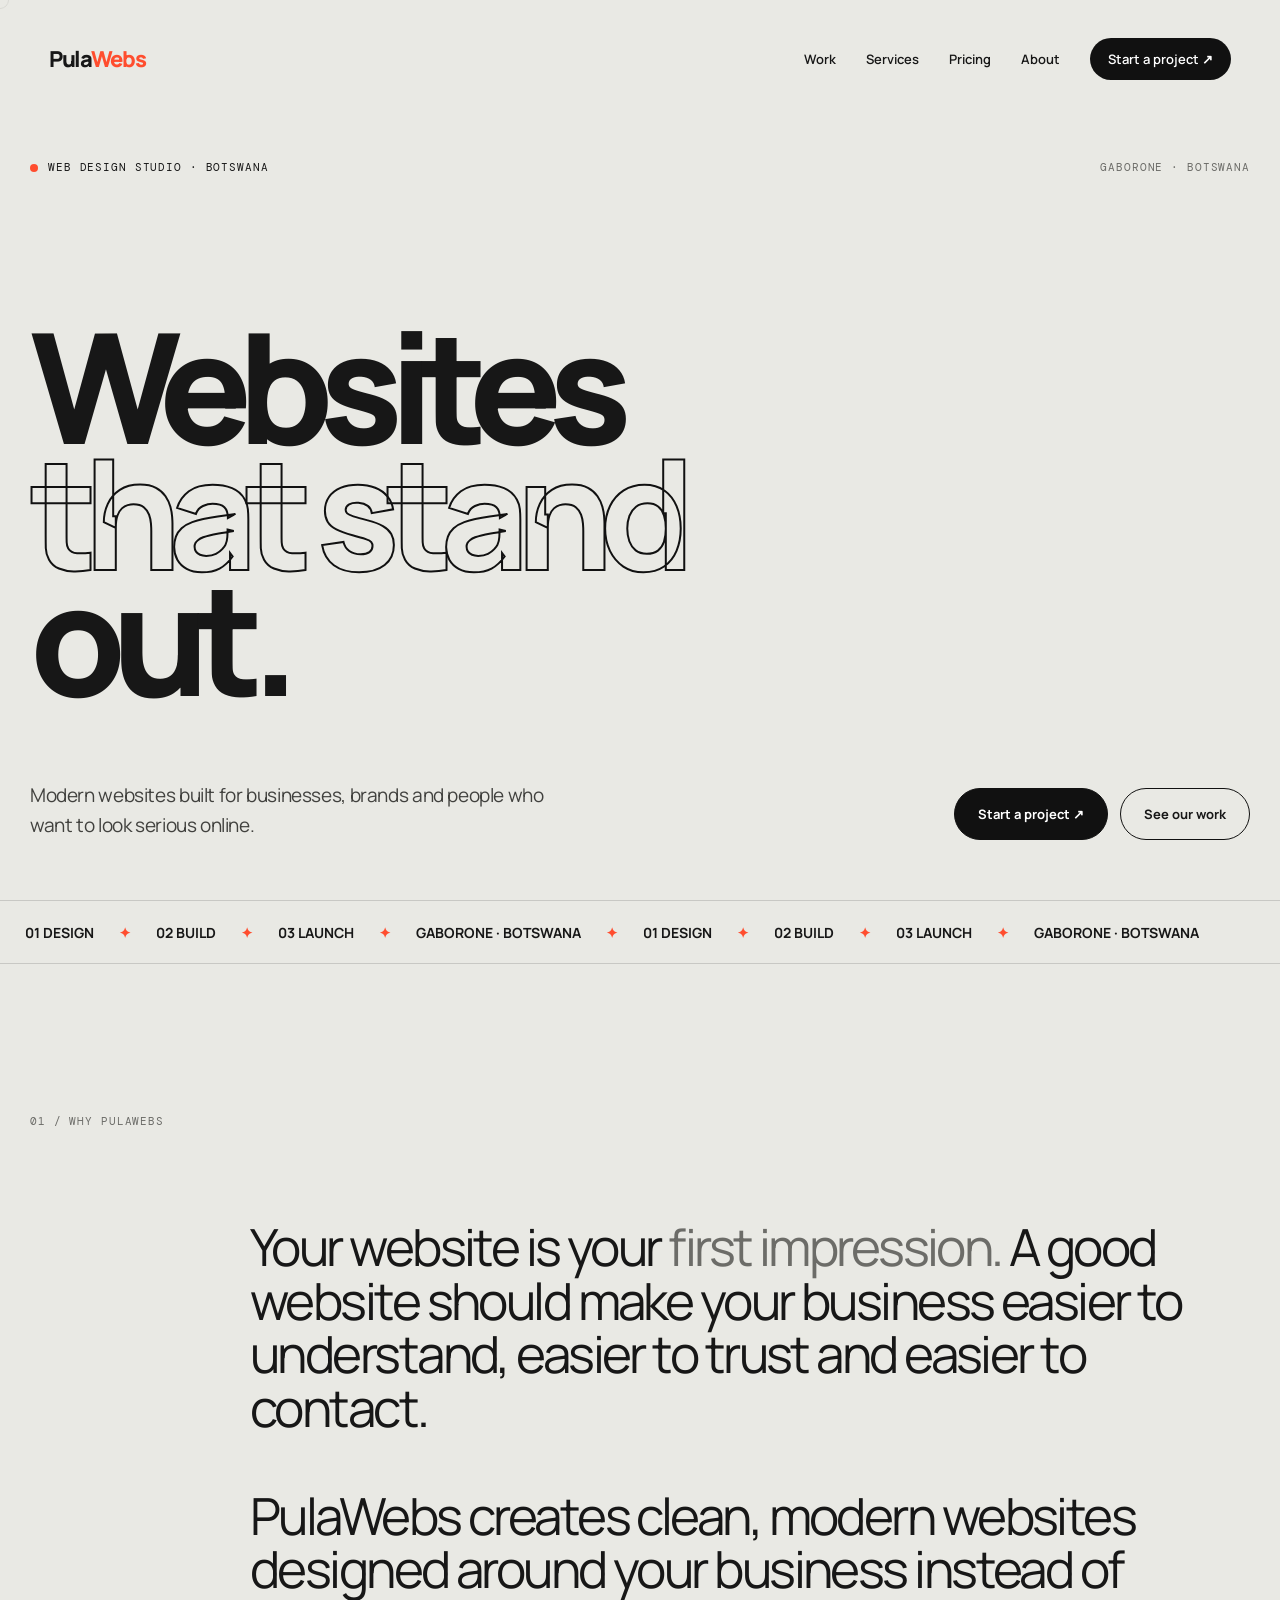
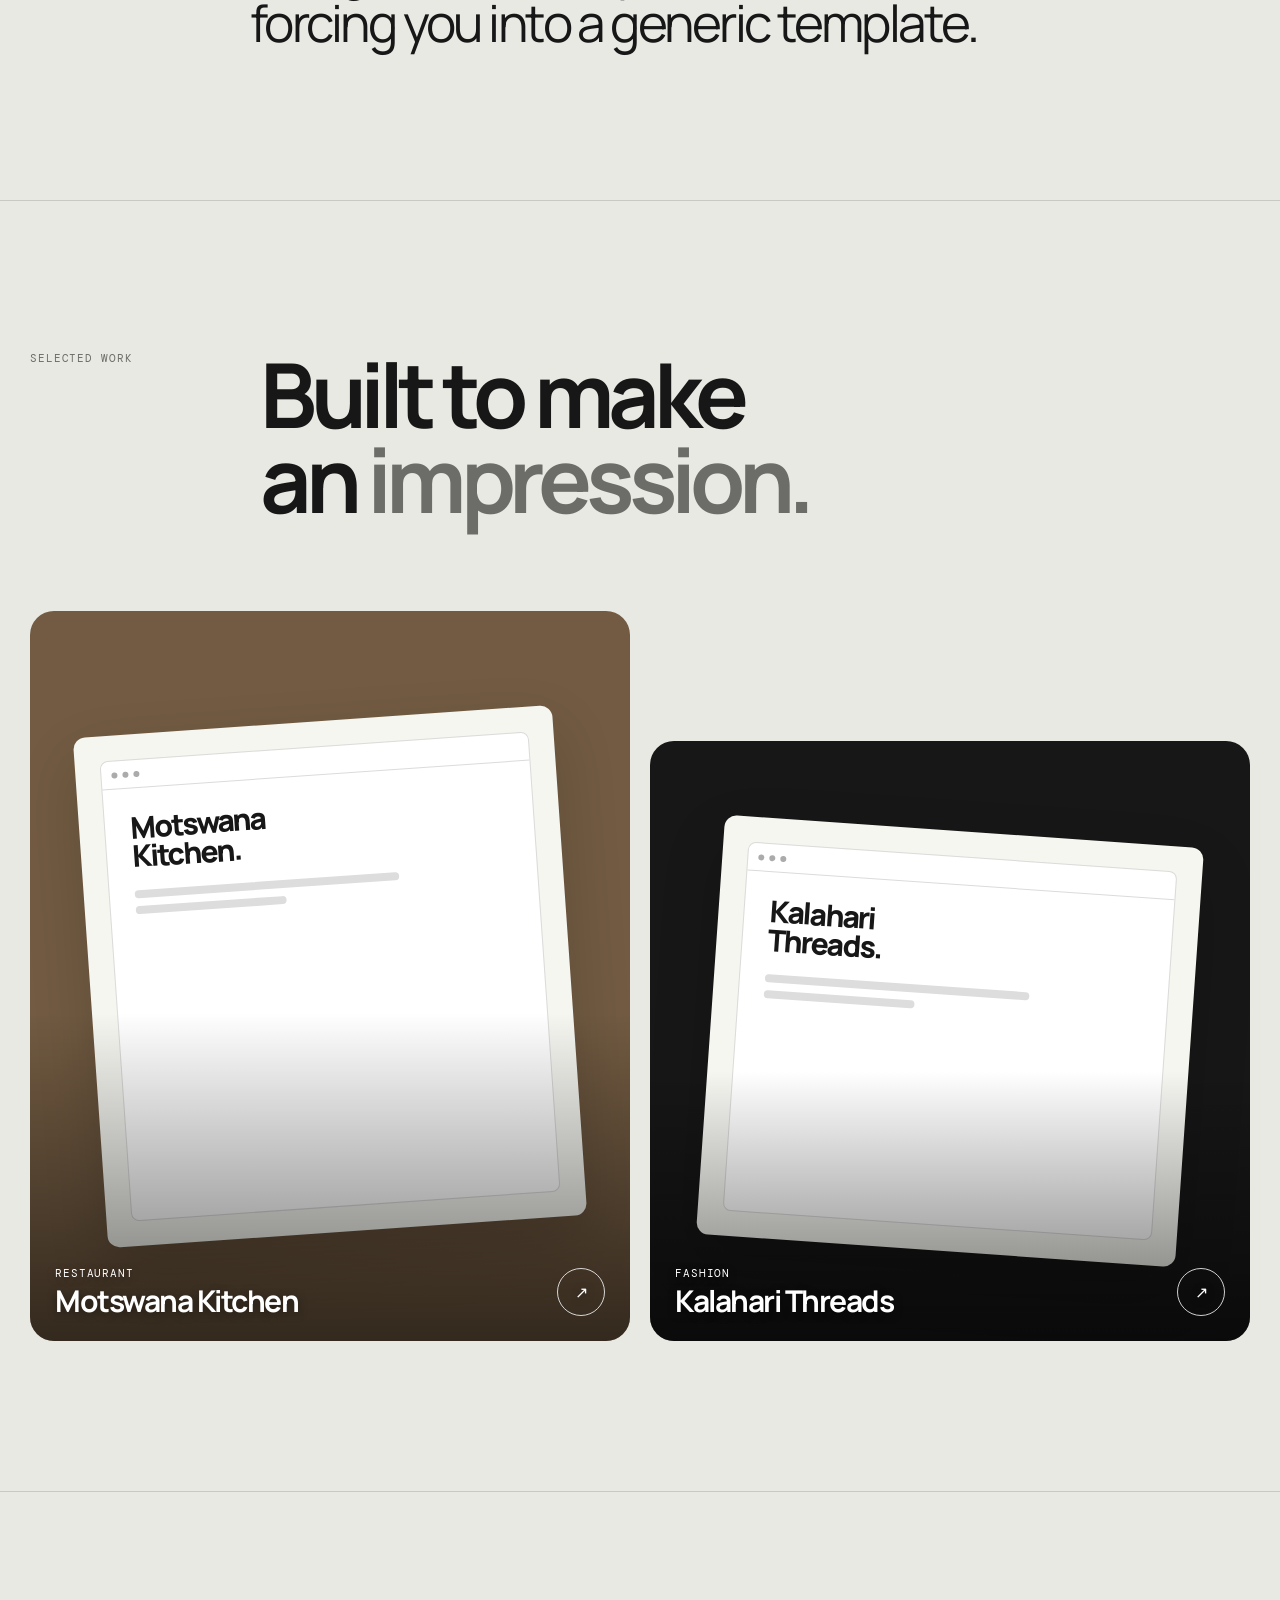
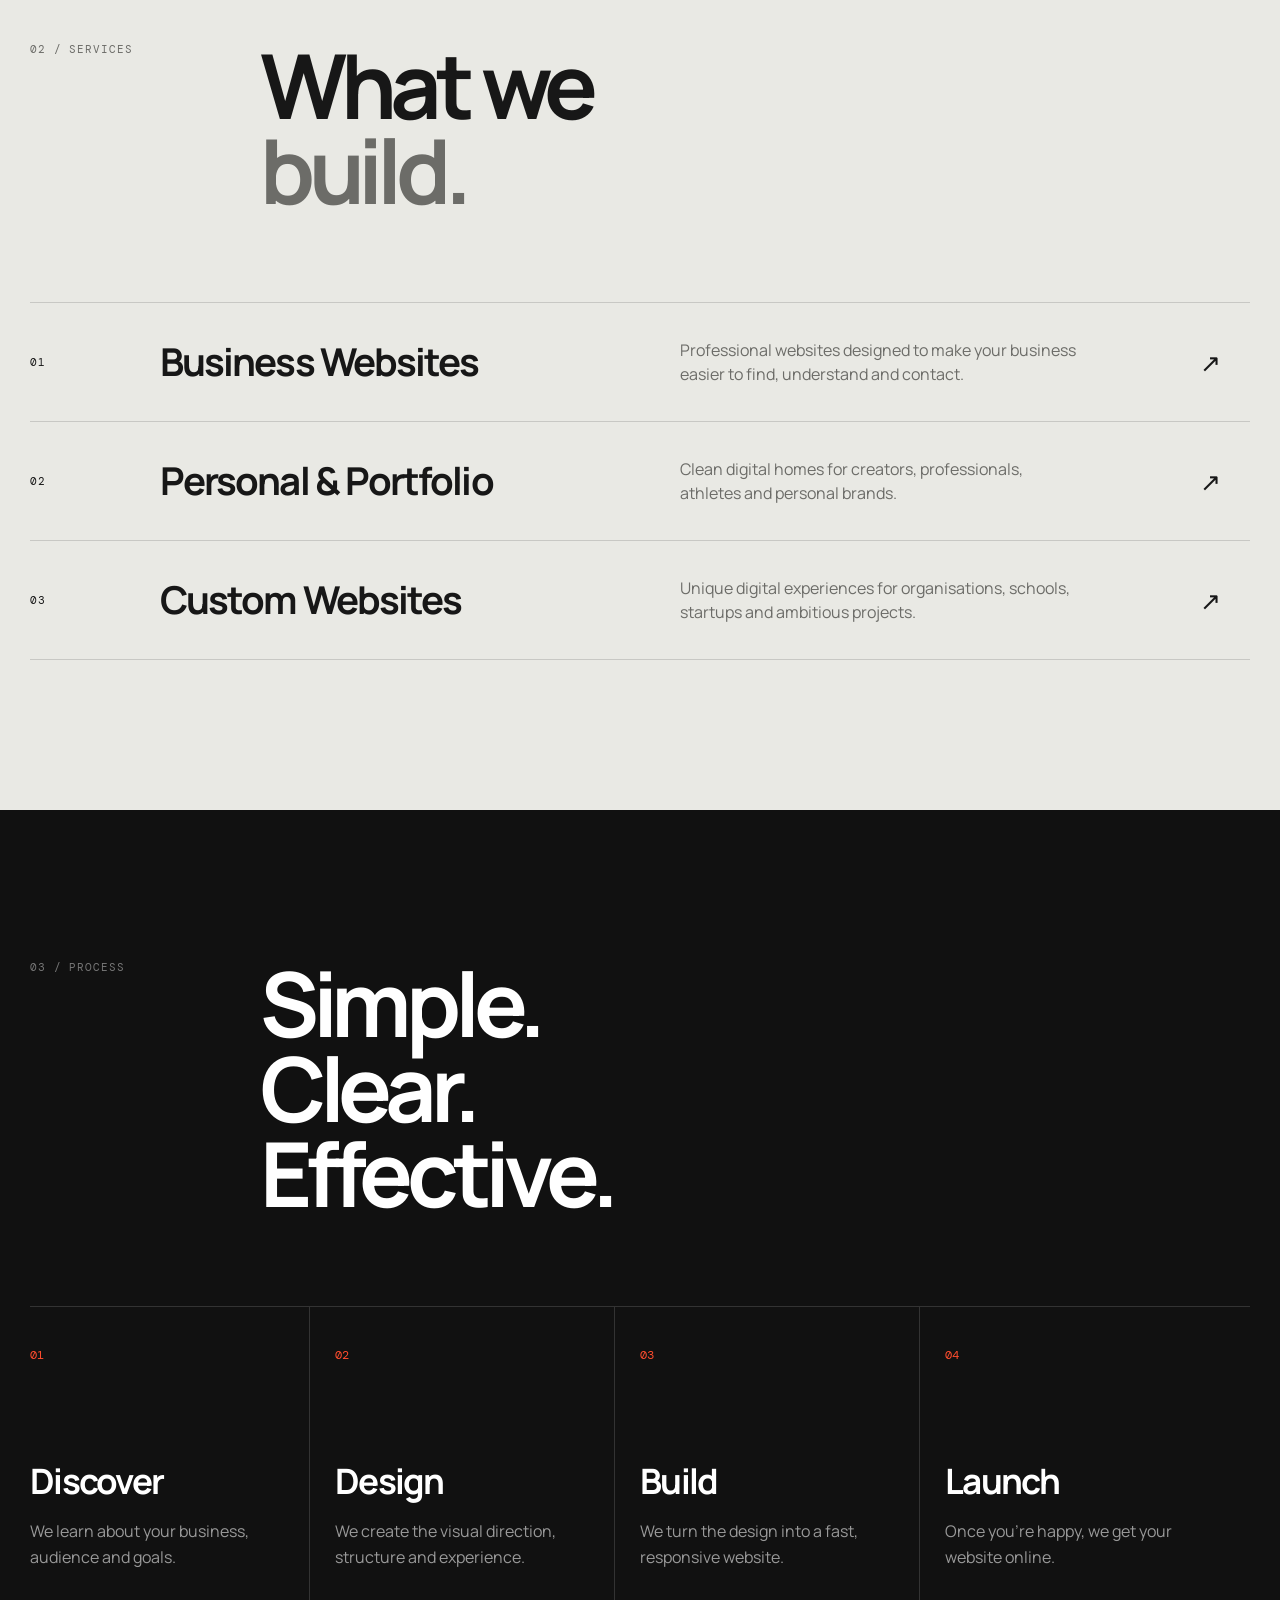
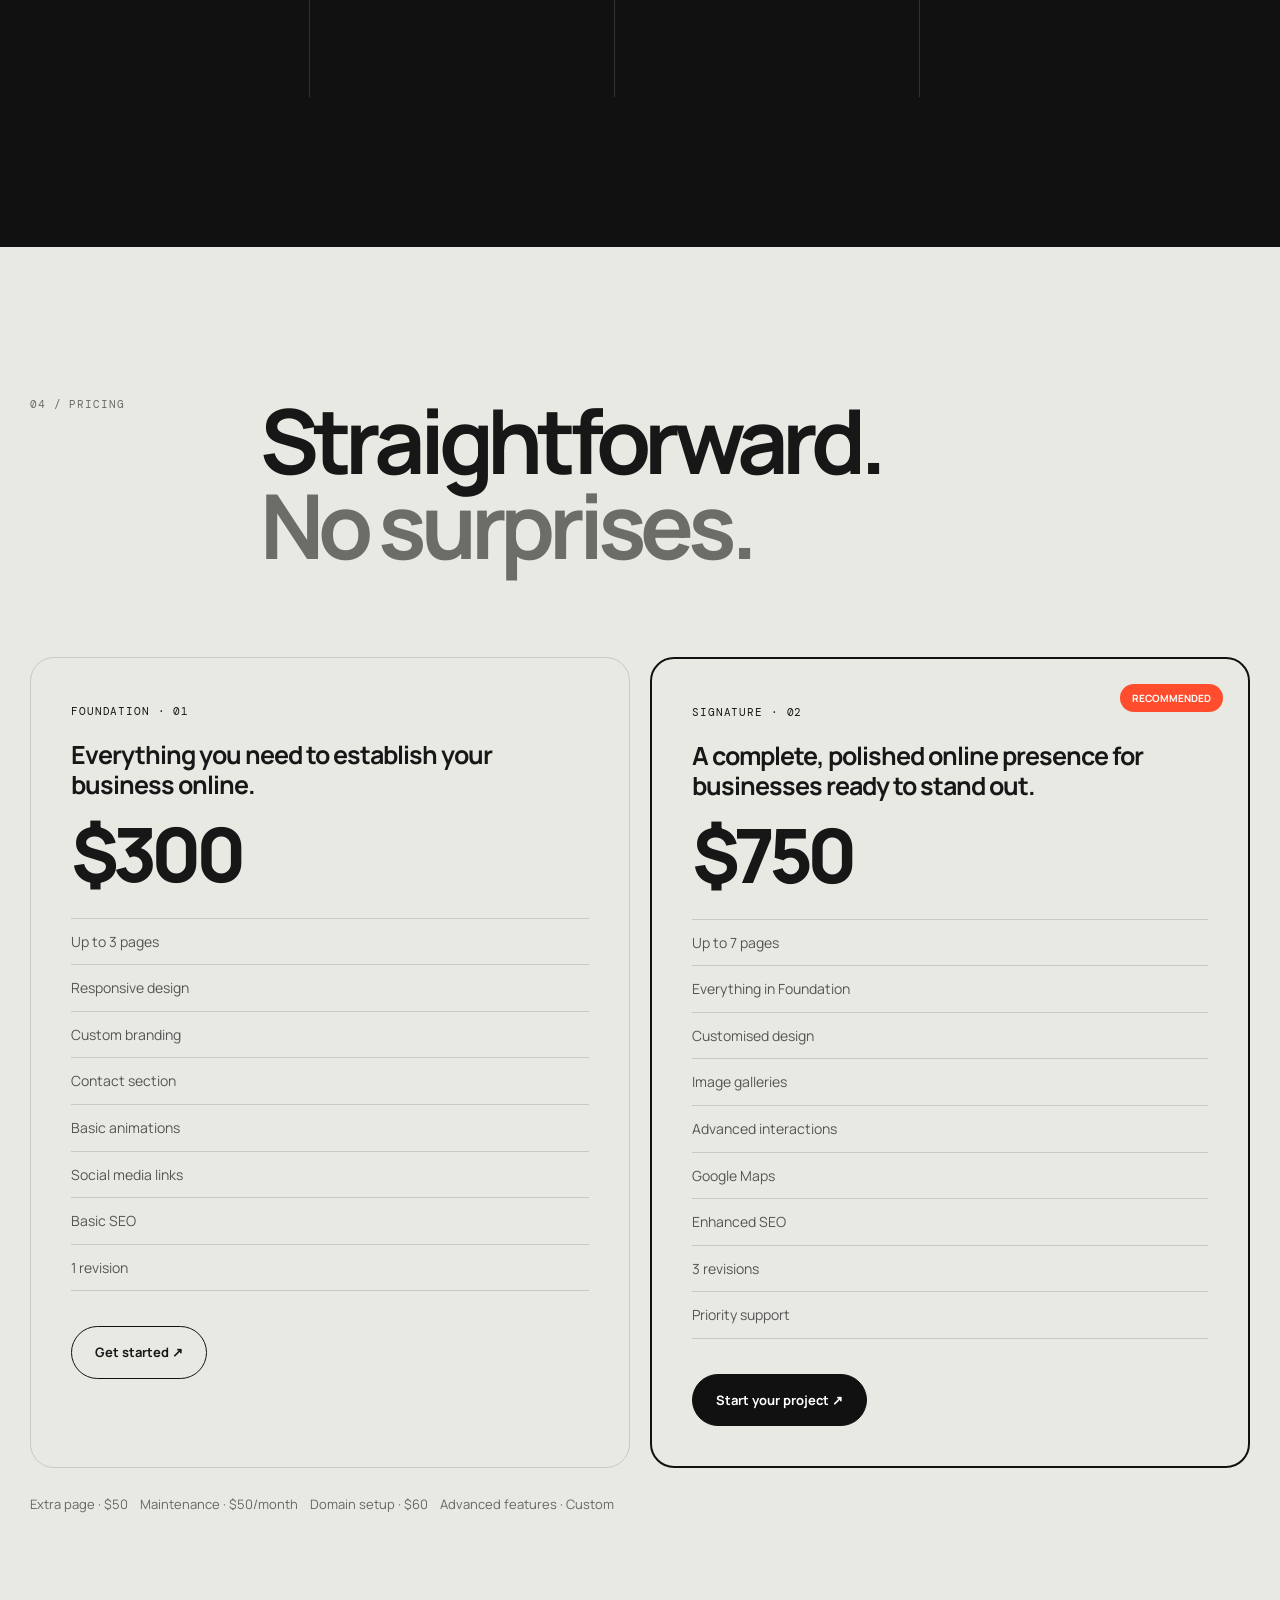
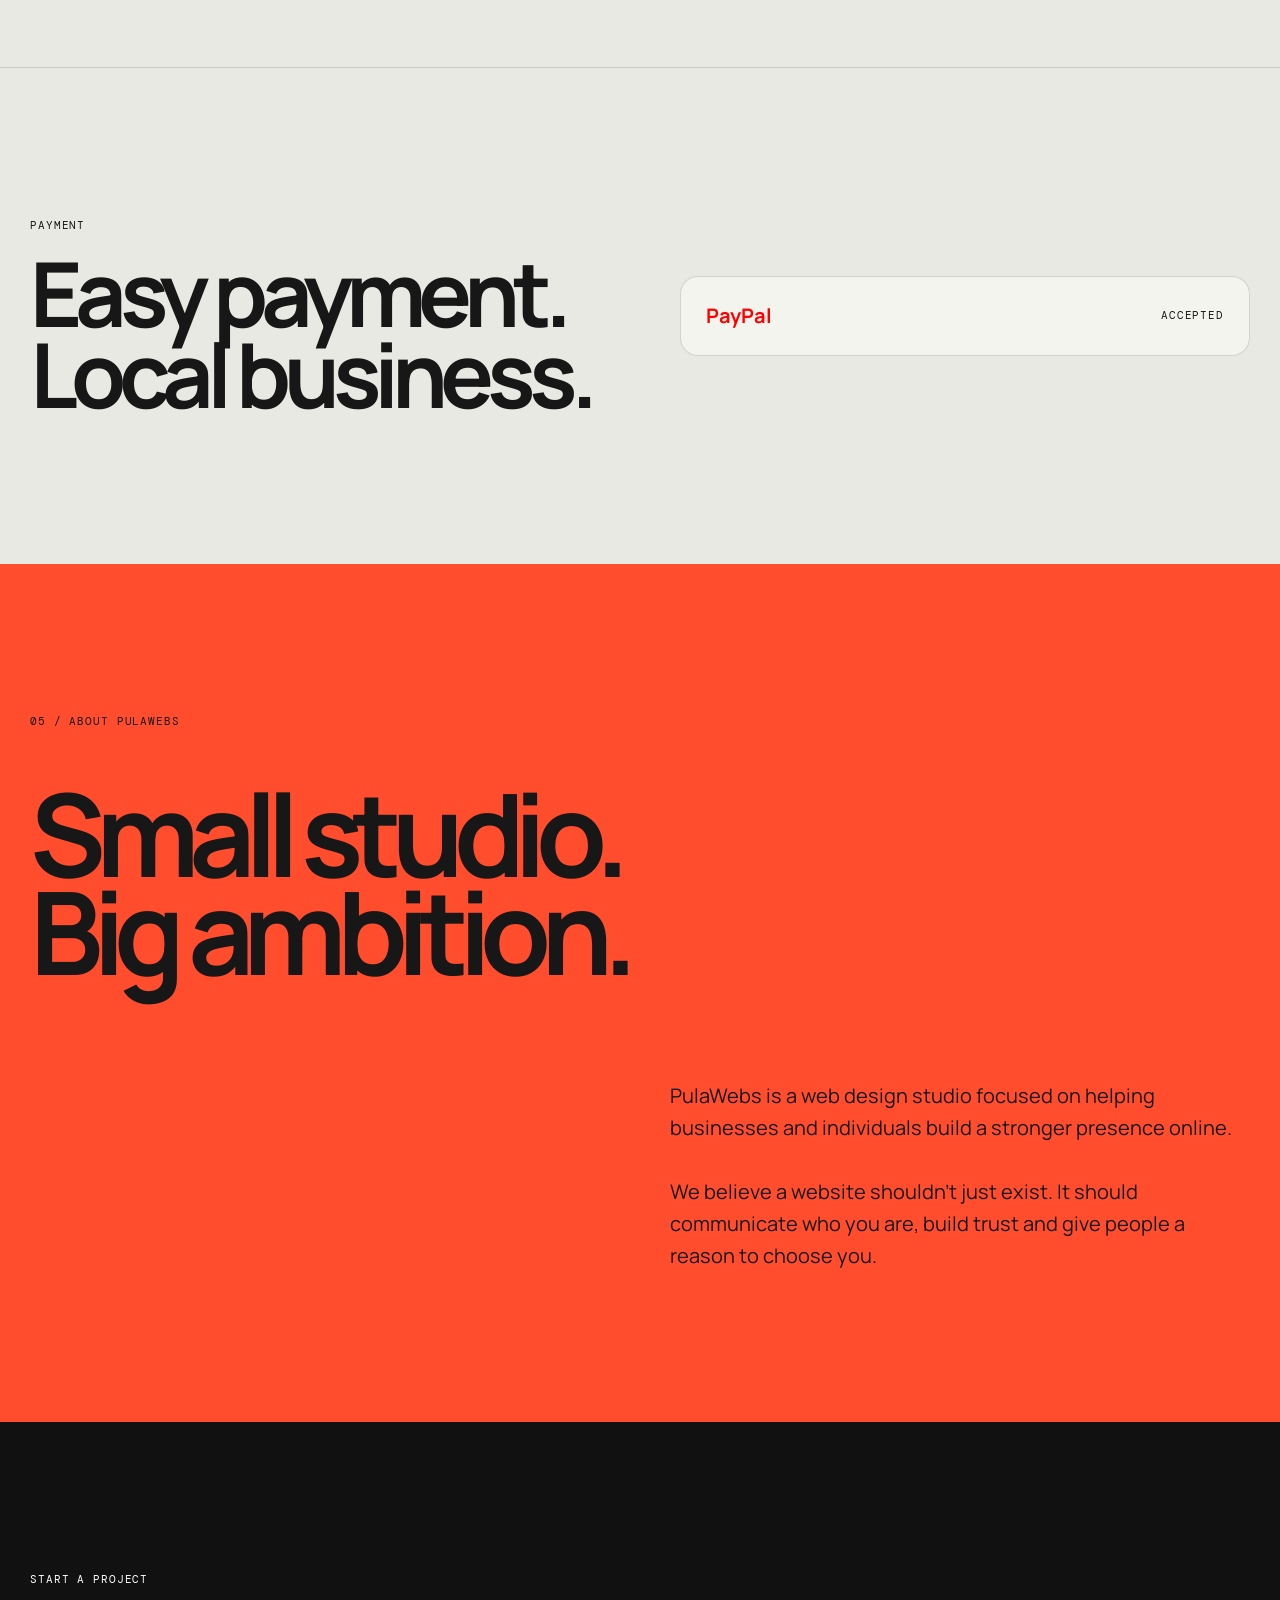
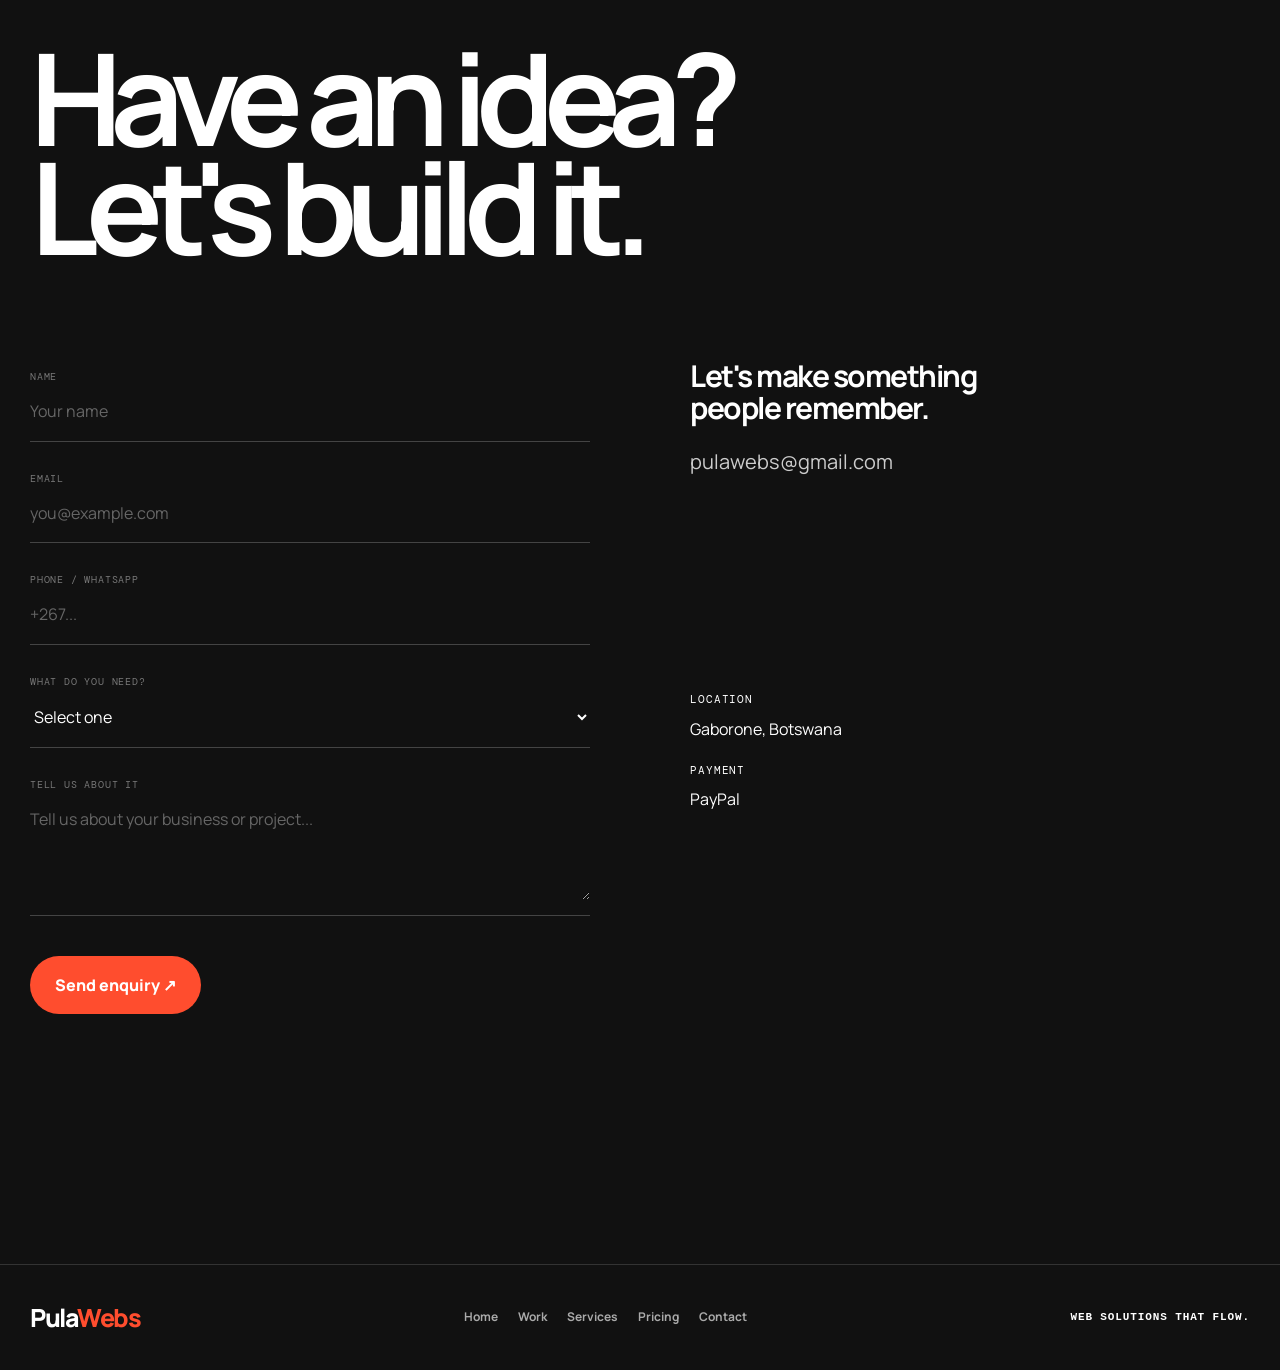
==== commit 9df4caad: "Update print statement from 'Hello' to 'Goodbye'" ====
--- a/index.html
+++ b/index.html
@@ -1180,7 +1180,7 @@
         <div class="hero-bottom">
 
           <p class="hero-description reveal">
-            Modern websites built for Botswana businesses,
+            Modern websites built for businesses,
             brands and people who want to look serious online.
           </p>
 
@@ -1583,7 +1583,7 @@
           <h3>Everything you need to establish your business online.</h3>
 
           <div class="price">
-            P500
+            $300
           </div>
 
           <ul class="features">
@@ -1618,7 +1618,7 @@
           </h3>
 
           <div class="price">
-            P1,500
+            $750
           </div>
 
           <ul class="features">
@@ -1649,9 +1649,9 @@
         line-height:1.8;
       " class="reveal">
 
-        Extra page · P100 &nbsp;&nbsp;
-        Maintenance · P200/month &nbsp;&nbsp;
-        Domain setup · P150 &nbsp;&nbsp;
+        Extra page · $50 &nbsp;&nbsp;
+        Maintenance · $50/month &nbsp;&nbsp;
+        Domain setup · $60 &nbsp;&nbsp;
         Advanced features · Custom
 
       </div>
@@ -1682,12 +1682,7 @@
       <div class="payment-options reveal">
 
         <div class="payment-card">
-          <strong>eWallet</strong>
-          <span class="mono">Accepted</span>
-        </div>
-
-        <div class="payment-card">
-          <strong>Orange Money</strong>
+          <strong>PayPal</strong>
           <span class="mono">Accepted</span>
         </div>
 
@@ -1717,7 +1712,7 @@
         <div></div>
 
         <p class="reveal">
-          PulaWebs is a Botswana-based web design studio
+          PulaWebs is a web design studio
           focused on helping businesses and individuals
           build a stronger presence online.
           <br><br>
@@ -1863,14 +1858,7 @@
             >
               pulawebs@gmail.com
             </a>
-
-            <a
-              href="tel:+26774662772"
-              class="contact-link"
-            >
-              +267 74 662 772
-            </a>
-
+            
           </div>
 
 
@@ -1891,10 +1879,9 @@
             </div>
 
             <p style="margin-top:10px;">
-              eWallet<br>
+              PayPal<br>
               <strong style="color:red;">
-                Orange Money
-              </strong>
+
             </p>
 
           </div>
